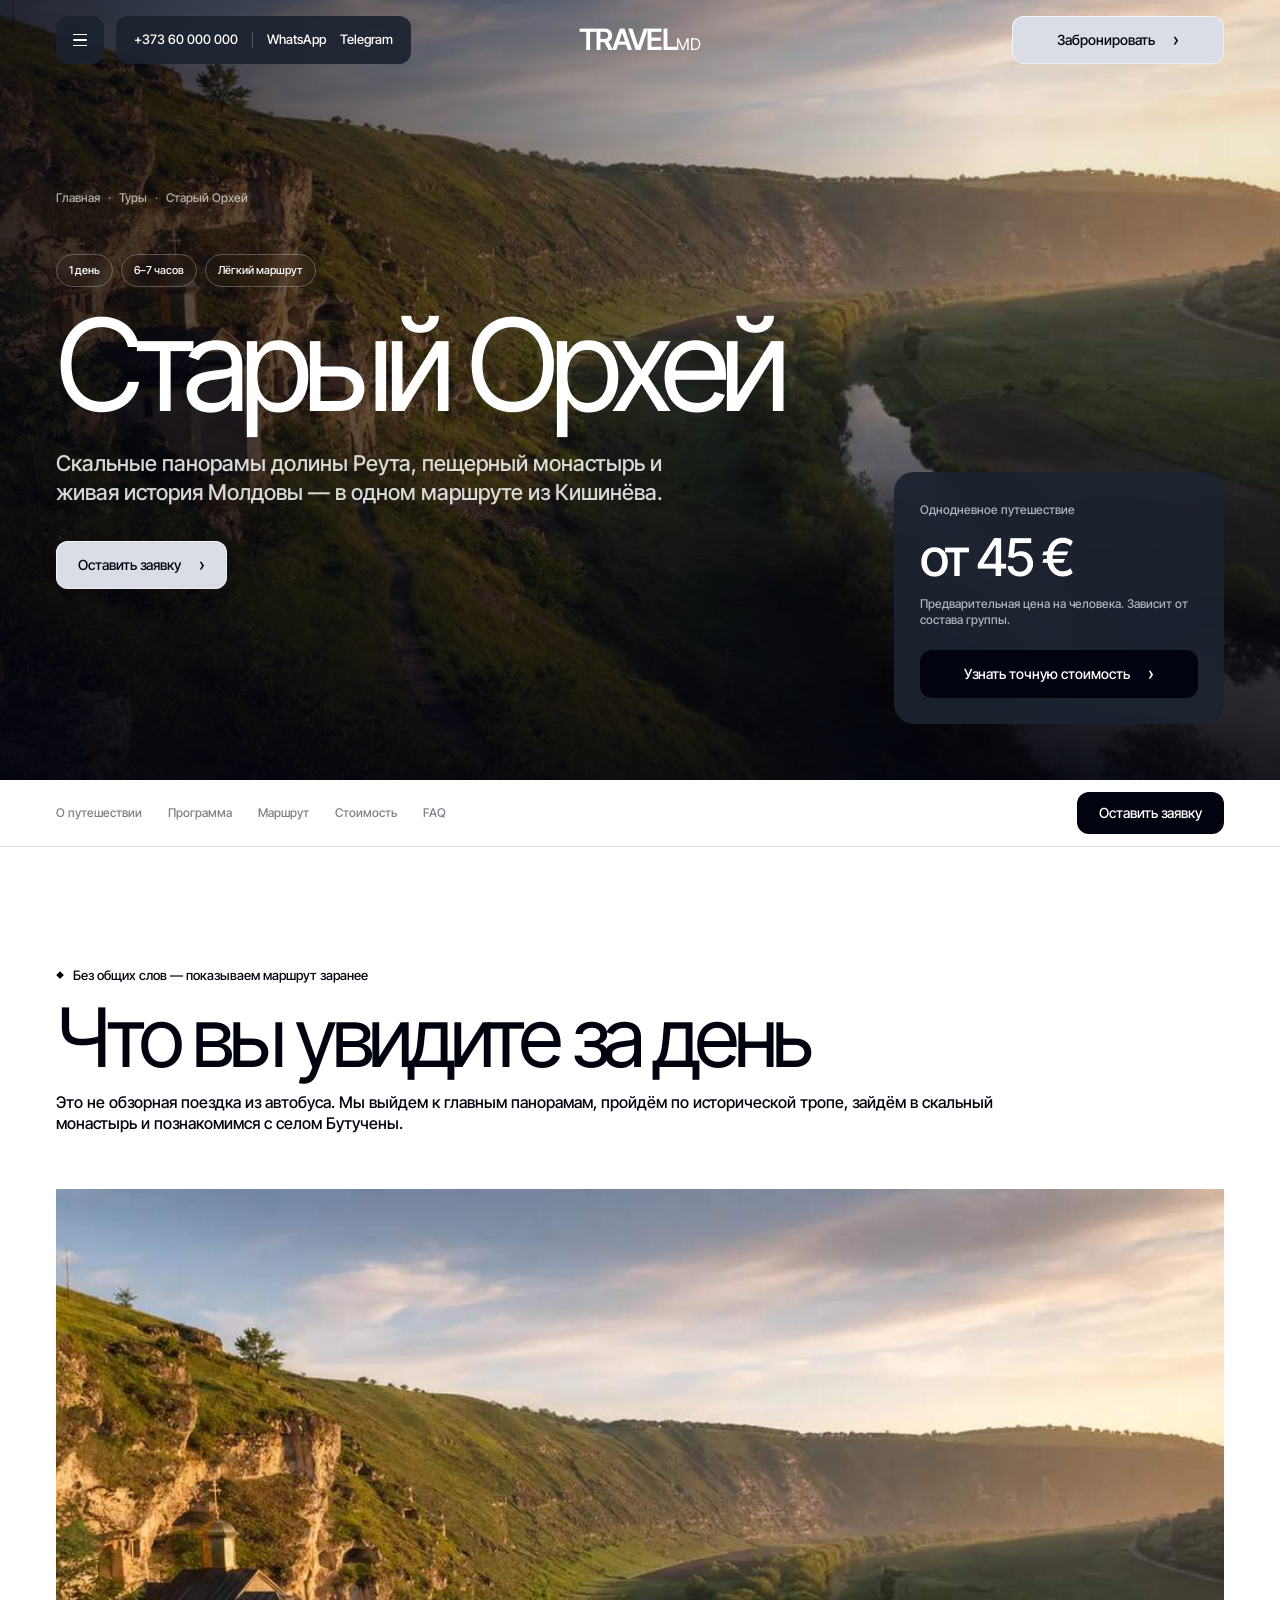
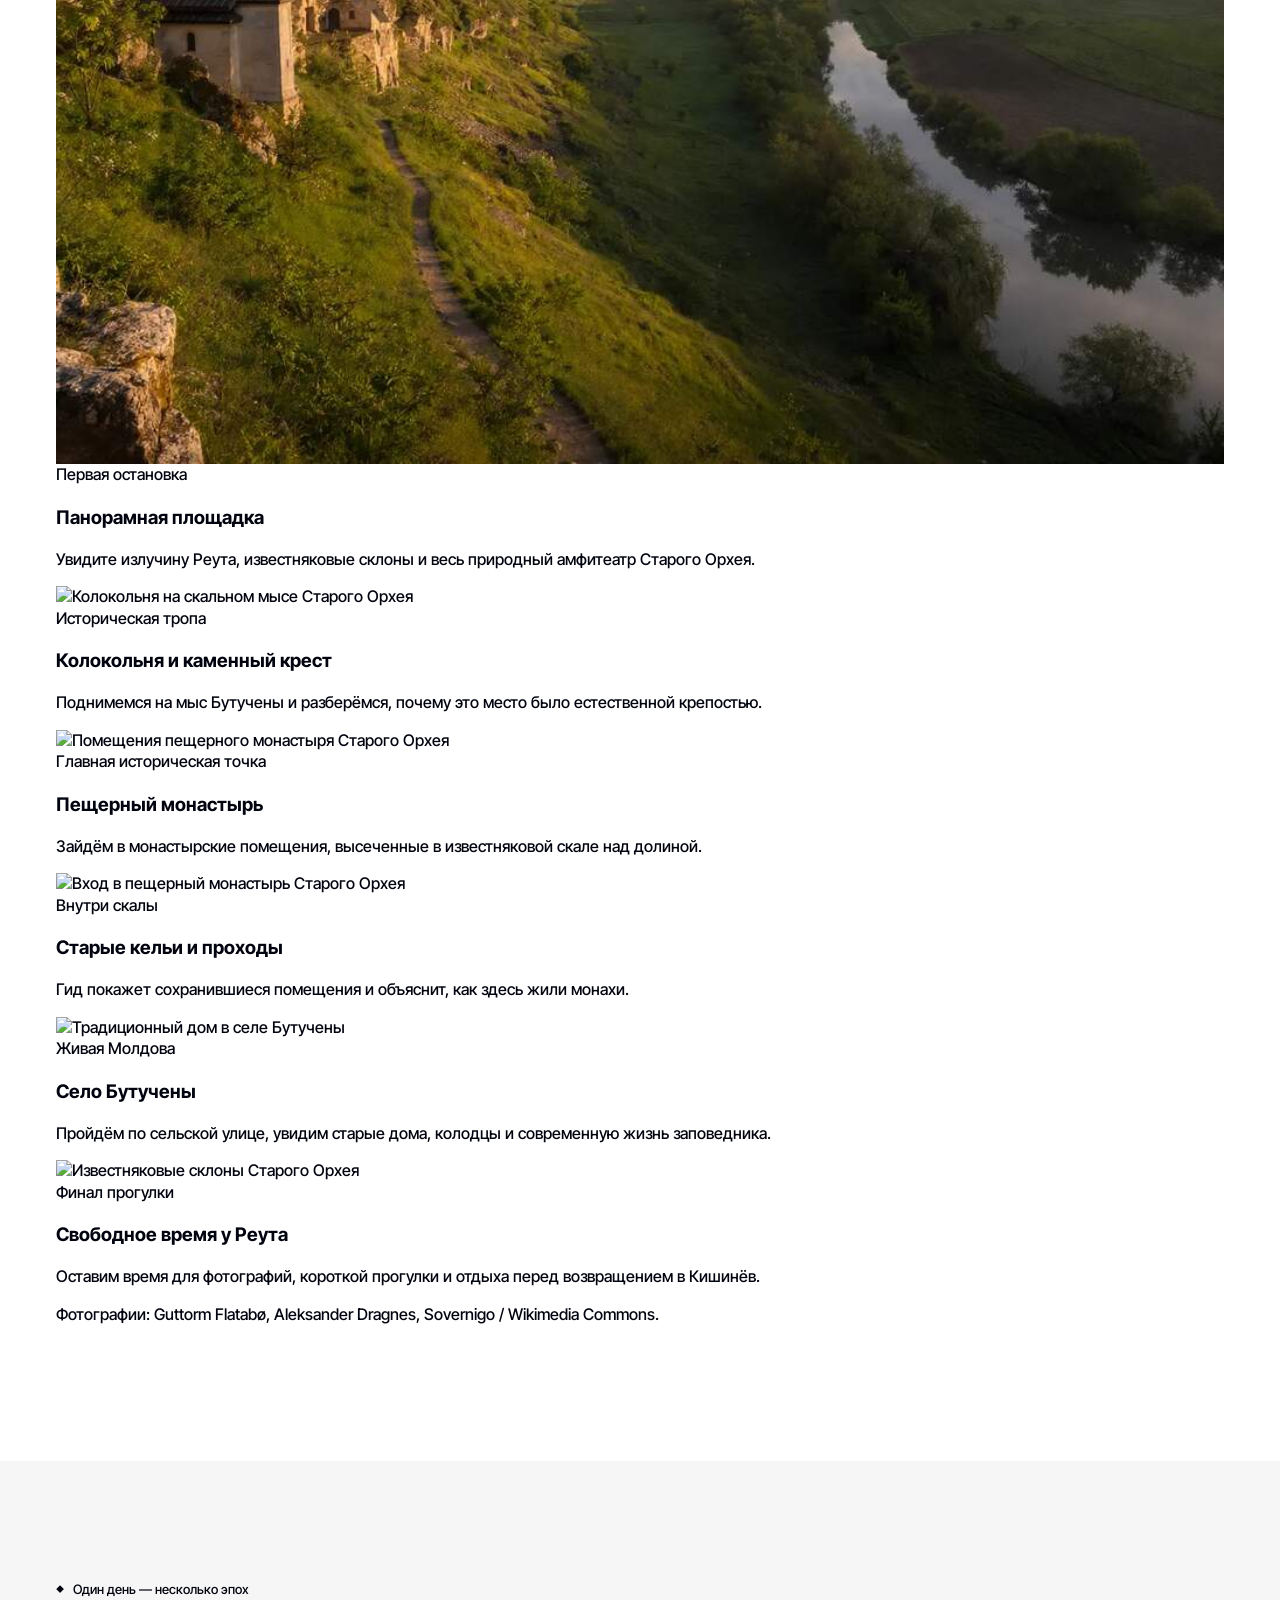
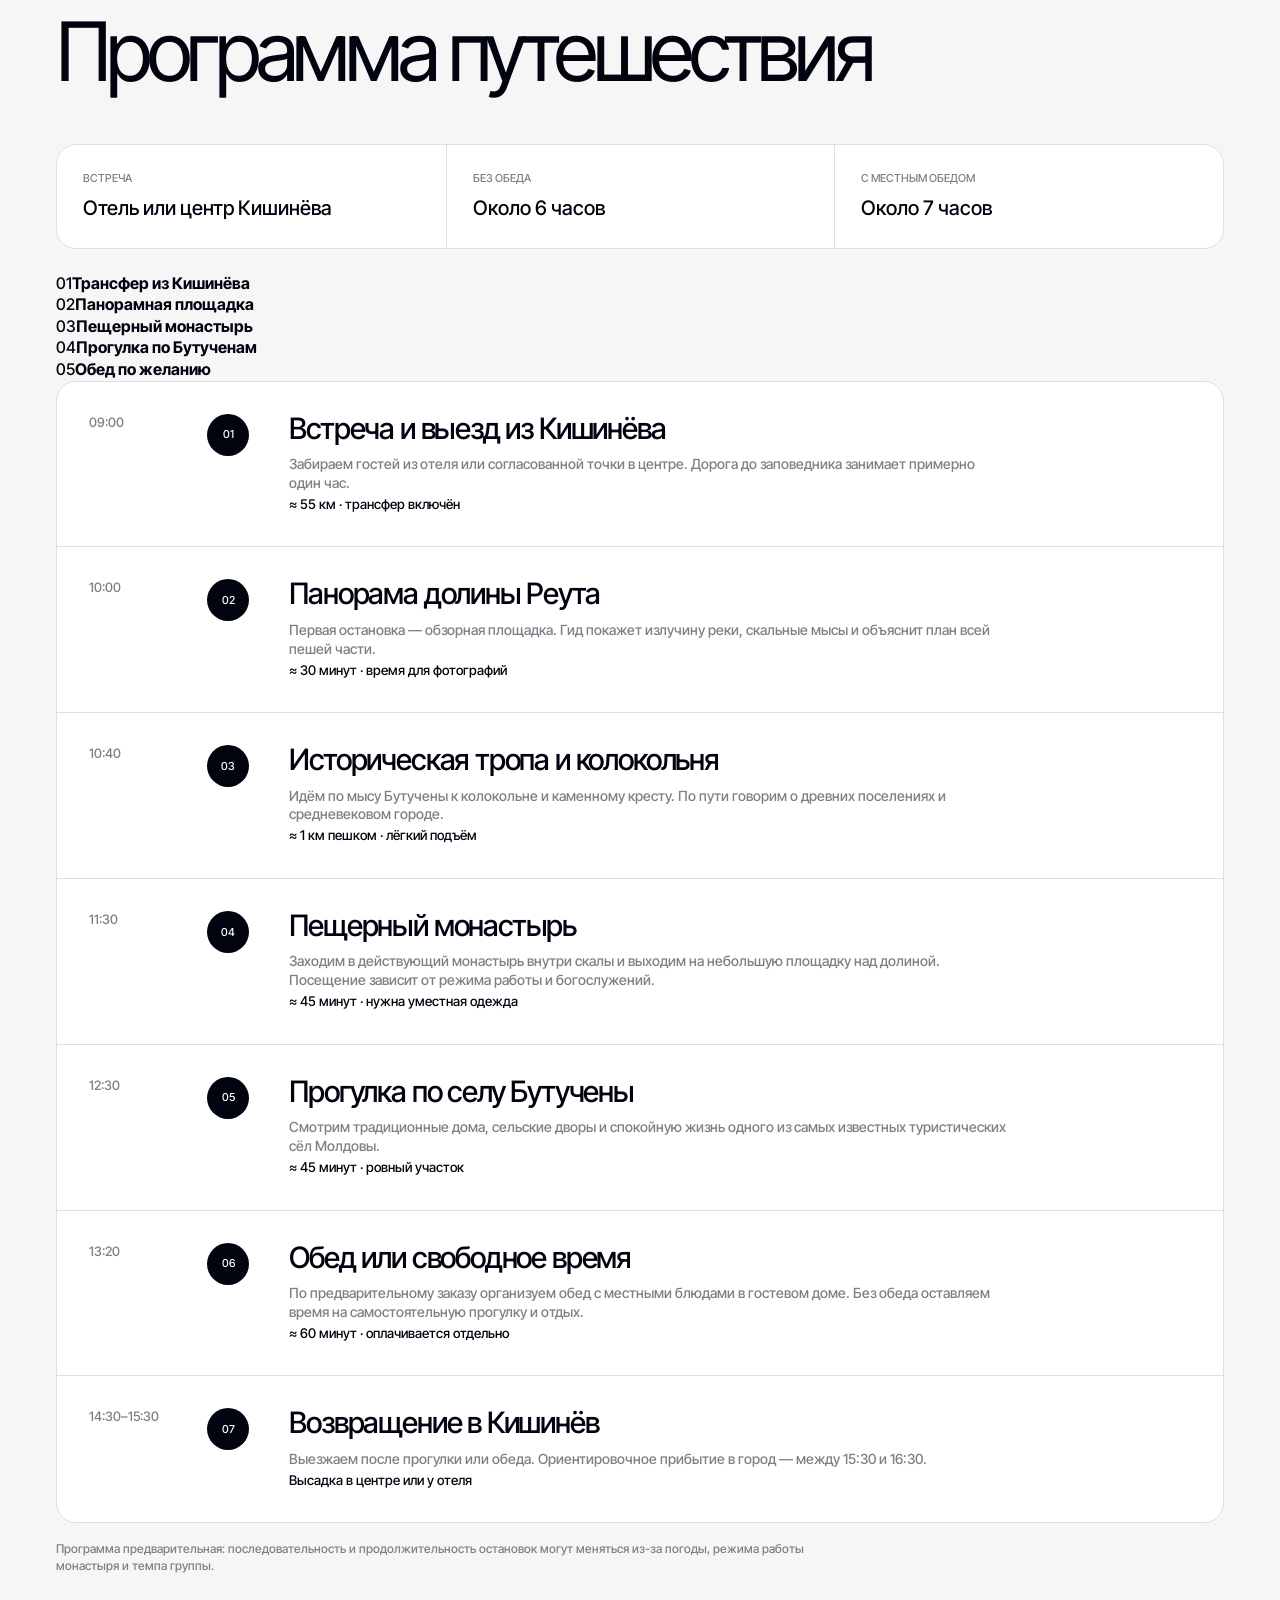
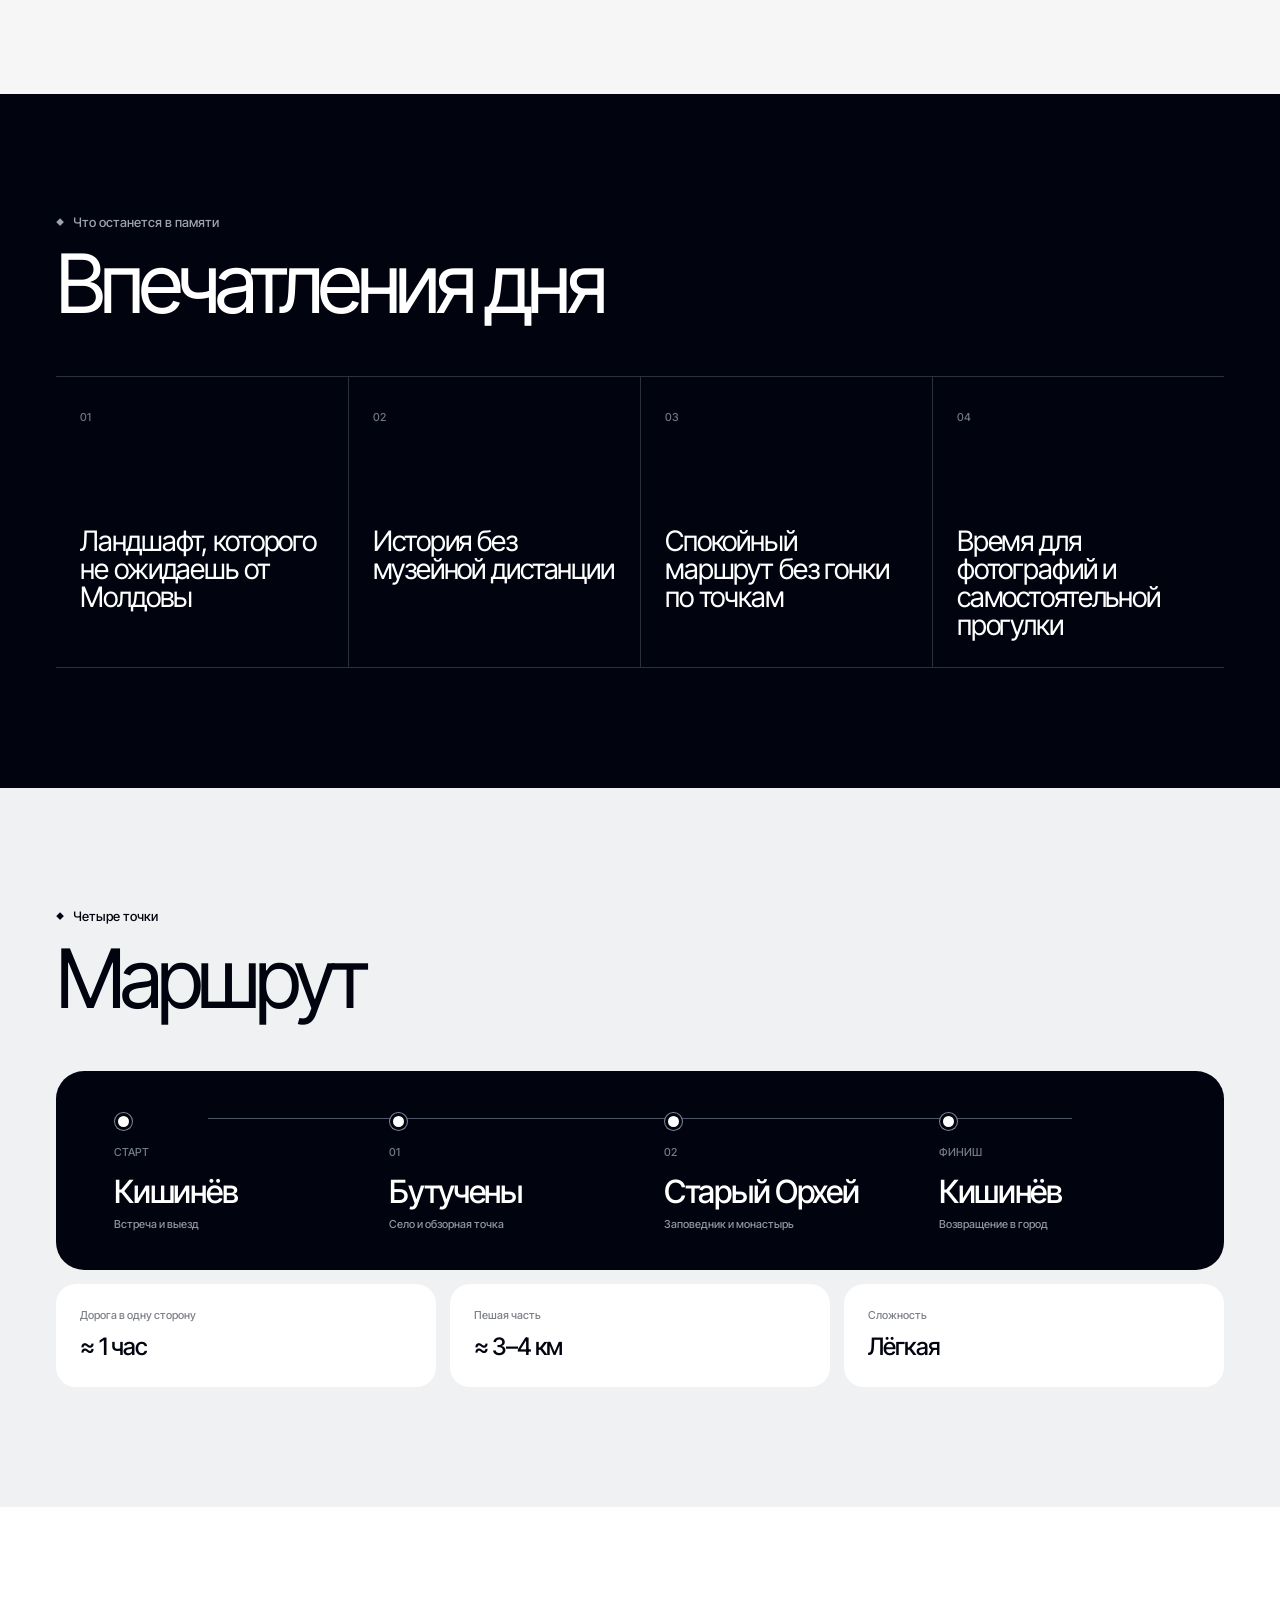
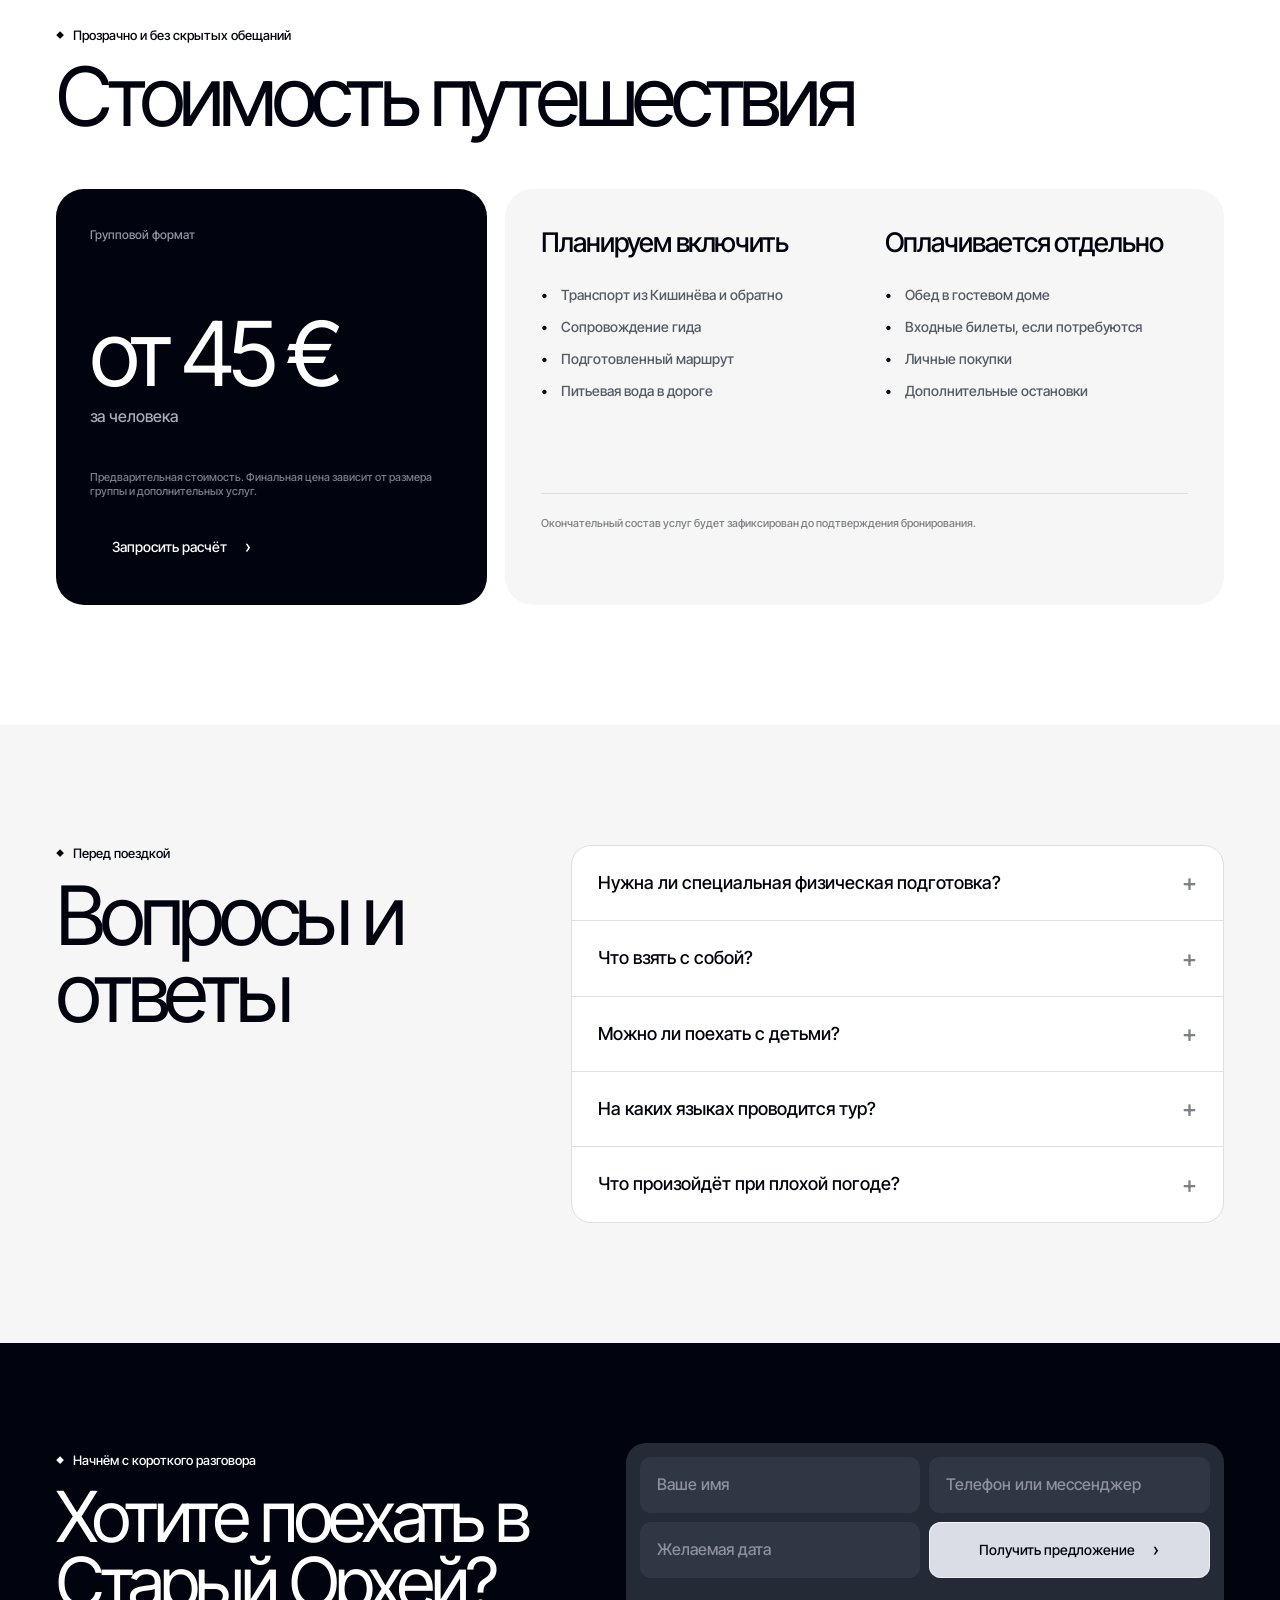
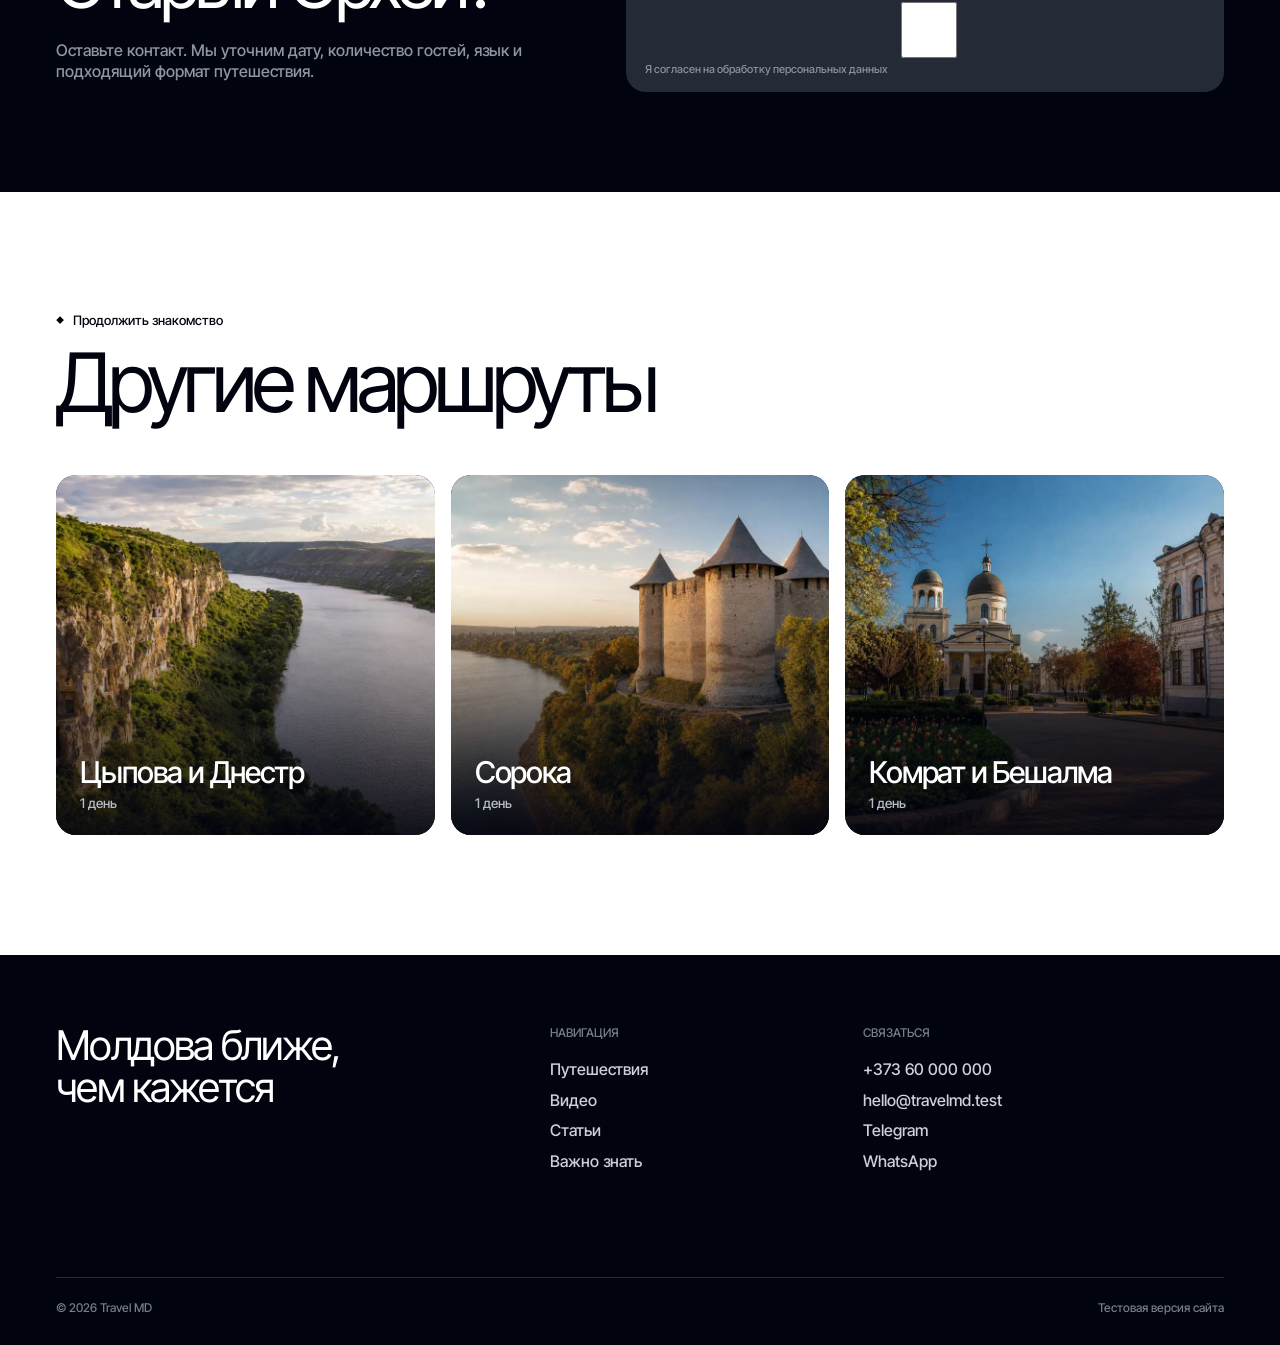
==== old-orhei.html @ 881a2c52 "Add visual tour story and detailed Old Orhei itinerary" ====
<!doctype html>
<html lang="ru">
  <head>
    <meta charset="UTF-8" />
    <meta name="viewport" content="width=device-width, initial-scale=1.0" />
    <meta
      name="description"
      content="Однодневный тур из Кишинёва в Старый Орхей: скальные панорамы долины Реута, пещерный монастырь, Бутучены и история Молдовы."
    />
    <meta
      property="og:title"
      content="Старый Орхей — однодневный тур из Кишинёва"
    />
    <meta
      property="og:description"
      content="Маршрут по одному из самых выразительных исторических ландшафтов Молдовы."
    />
    <meta property="og:image" content="./assets/tours/orhei.svg" />
    <meta property="og:type" content="website" />
    <title>Тур в Старый Орхей из Кишинёва — Travel MD</title>
    <link rel="stylesheet" href="./styles.css?v=20260727-1" />
    <script type="application/ld+json">
      {
        "@context": "https://schema.org",
        "@type": "TouristTrip",
        "name": "Старый Орхей: маршрут сквозь историю Молдовы",
        "description": "Однодневное путешествие из Кишинёва в культурно-природный заповедник Старый Орхей, с посещением Бутучен, пещерного монастыря и обзорных площадок долины Реута.",
        "touristType": ["Культурный туризм", "Природный туризм"],
        "itinerary": {
          "@type": "ItemList",
          "itemListElement": [
            {
              "@type": "ListItem",
              "position": 1,
              "name": "Кишинёв"
            },
            {
              "@type": "ListItem",
              "position": 2,
              "name": "Бутучены"
            },
            {
              "@type": "ListItem",
              "position": 3,
              "name": "Культурно-природный заповедник Старый Орхей"
            },
            {
              "@type": "ListItem",
              "position": 4,
              "name": "Требужены"
            }
          ]
        }
      }
    </script>
  </head>
  <body class="tour-page">
    <header class="site-header">
      <div class="header-left">
        <button
          class="menu-button"
          type="button"
          aria-label="Открыть навигацию"
          aria-expanded="false"
          data-menu-open
        >
          <span></span><span></span><span></span>
        </button>
        <div class="contact-pill">
          <a href="tel:+37360000000">+373&nbsp;60&nbsp;000&nbsp;000</a>
          <span></span>
          <a href="#" data-placeholder-link>WhatsApp</a>
          <a href="#" data-placeholder-link>Telegram</a>
        </div>
      </div>
      <a class="brand" href="./index.html">Travel<small>MD</small></a>
      <div class="header-actions">
        <a class="button" href="#booking"
          >Забронировать <span class="button-arrow">›</span></a
        >
      </div>
    </header>

    <aside class="nav-panel" aria-label="Навигация" inert>
      <div class="nav-panel-inner">
        <button
          class="nav-close"
          type="button"
          aria-label="Закрыть навигацию"
          data-menu-close
        >
          ×
        </button>
        <nav class="nav-links" aria-label="Основная навигация">
          <a href="./index.html">Главная</a>
          <a href="./index.html#tours">Путешествия</a>
          <a href="./index.html#videos">Видео</a>
          <a href="./index.html#guides">Статьи</a>
          <a href="./index.html#about">О нас</a>
          <a href="#booking">Контакты</a>
        </nav>
        <div class="nav-meta">
          <p>+373 60 000 000</p>
          <p>hello@travelmd.test</p>
        </div>
      </div>
    </aside>

    <main>
      <section class="tour-hero">
        <img
          class="tour-hero-image"
          src="./assets/tours/orhei.svg"
          alt="Долина реки Реут и пещерный монастырь Старого Орхея"
          fetchpriority="high"
        />
        <div class="tour-hero-shade"></div>
        <div class="tour-hero-content">
          <nav class="tour-breadcrumbs" aria-label="Хлебные крошки">
            <a href="./index.html">Главная</a>
            <span>·</span>
            <a href="./index.html#tours">Туры</a>
            <span>·</span>
            <span>Старый Орхей</span>
          </nav>
          <div class="tour-badges">
            <span>1 день</span>
            <span>6–7 часов</span>
            <span>Лёгкий маршрут</span>
          </div>
          <h1>Старый Орхей</h1>
          <p>
            Скальные панорамы долины Реута, пещерный монастырь и живая история
            Молдовы — в одном маршруте из Кишинёва.
          </p>
          <a class="button" href="#booking"
            >Оставить заявку <span class="button-arrow">›</span></a
          >
        </div>
        <aside class="tour-quick-card">
          <span>Однодневное путешествие</span>
          <strong>от 45 €</strong>
          <p>Предварительная цена на человека. Зависит от состава группы.</p>
          <a class="button button-dark" href="#booking"
            >Узнать точную стоимость <span class="button-arrow">›</span></a
          >
        </aside>
      </section>

      <nav class="tour-anchor-nav" aria-label="Навигация по туру">
        <a href="#overview">О путешествии</a>
        <a href="#program">Программа</a>
        <a href="#route">Маршрут</a>
        <a href="#price">Стоимость</a>
        <a href="#faq">FAQ</a>
        <a class="button button-dark" href="#booking">Оставить заявку</a>
      </nav>

      <section class="tour-detail-section" id="overview">
        <div class="tour-section-heading">
          <p class="eyebrow">Без общих слов — показываем маршрут заранее</p>
          <h2>Что вы увидите за день</h2>
          <p class="tour-section-intro">
            Это не обзорная поездка из автобуса. Мы выйдем к главным панорамам,
            пройдём по исторической тропе, зайдём в скальный монастырь и
            познакомимся с селом Бутучены.
          </p>
        </div>

        <div class="tour-photo-story">
          <article class="tour-photo-card tour-photo-card--hero">
            <img
              src="./assets/tours/orhei.svg"
              alt="Панорама долины реки Реут в Старом Орхее"
              loading="lazy"
            />
            <div class="tour-photo-card__copy">
              <span>Первая остановка</span>
              <h3>Панорамная площадка</h3>
              <p>
                Увидите излучину Реута, известняковые склоны и весь природный
                амфитеатр Старого Орхея.
              </p>
            </div>
          </article>

          <article class="tour-photo-card">
            <img
              src="https://upload.wikimedia.org/wikipedia/commons/thumb/3/34/Bell_tower_of_Orheiul_Vechi_%28182371110%29.jpg/960px-Bell_tower_of_Orheiul_Vechi_%28182371110%29.jpg"
              alt="Колокольня на скальном мысе Старого Орхея"
              loading="lazy"
            />
            <div class="tour-photo-card__copy">
              <span>Историческая тропа</span>
              <h3>Колокольня и каменный крест</h3>
              <p>
                Поднимемся на мыс Бутучены и разберёмся, почему это место было
                естественной крепостью.
              </p>
            </div>
          </article>

          <article class="tour-photo-card">
            <img
              src="https://upload.wikimedia.org/wikipedia/commons/thumb/5/51/Cave_Monastery_%281174613494%29.jpg/960px-Cave_Monastery_%281174613494%29.jpg"
              alt="Помещения пещерного монастыря Старого Орхея"
              loading="lazy"
            />
            <div class="tour-photo-card__copy">
              <span>Главная историческая точка</span>
              <h3>Пещерный монастырь</h3>
              <p>
                Зайдём в монастырские помещения, высеченные в известняковой
                скале над долиной.
              </p>
            </div>
          </article>

          <article class="tour-photo-card tour-photo-card--portrait">
            <img
              src="https://upload.wikimedia.org/wikipedia/commons/thumb/2/23/Monastery_cave_entrance_%28182416936%29.jpg/960px-Monastery_cave_entrance_%28182416936%29.jpg"
              alt="Вход в пещерный монастырь Старого Орхея"
              loading="lazy"
            />
            <div class="tour-photo-card__copy">
              <span>Внутри скалы</span>
              <h3>Старые кельи и проходы</h3>
              <p>
                Гид покажет сохранившиеся помещения и объяснит, как здесь жили
                монахи.
              </p>
            </div>
          </article>

          <article class="tour-photo-card">
            <img
              src="https://upload.wikimedia.org/wikipedia/commons/thumb/2/2f/Nice_house_in_Orheiul_Vechi_%28182377980%29.jpg/1280px-Nice_house_in_Orheiul_Vechi_%28182377980%29.jpg"
              alt="Традиционный дом в селе Бутучены"
              loading="lazy"
            />
            <div class="tour-photo-card__copy">
              <span>Живая Молдова</span>
              <h3>Село Бутучены</h3>
              <p>
                Пройдём по сельской улице, увидим старые дома, колодцы и
                современную жизнь заповедника.
              </p>
            </div>
          </article>

          <article class="tour-photo-card tour-photo-card--wide">
            <img
              src="https://upload.wikimedia.org/wikipedia/commons/thumb/a/ac/Old_Orhei_dramatic_landscape.jpg/960px-Old_Orhei_dramatic_landscape.jpg"
              alt="Известняковые склоны Старого Орхея"
              loading="lazy"
            />
            <div class="tour-photo-card__copy">
              <span>Финал прогулки</span>
              <h3>Свободное время у Реута</h3>
              <p>
                Оставим время для фотографий, короткой прогулки и отдыха перед
                возвращением в Кишинёв.
              </p>
            </div>
          </article>
        </div>

        <p class="photo-credits">
          Фотографии:
          <a
            href="https://commons.wikimedia.org/wiki/File:Bell_tower_of_Orheiul_Vechi_(182371110).jpg"
            target="_blank"
            rel="noreferrer"
            >Guttorm Flatabø</a
          >,
          <a
            href="https://commons.wikimedia.org/wiki/File:Cave_Monastery_(1174613494).jpg"
            target="_blank"
            rel="noreferrer"
            >Aleksander Dragnes</a
          >,
          <a
            href="https://commons.wikimedia.org/wiki/File:Old_Orhei_dramatic_landscape.jpg"
            target="_blank"
            rel="noreferrer"
            >Sovernigo</a
          >
          / Wikimedia Commons.
        </p>
      </section>

      <section class="tour-detail-section tour-program" id="program">
        <div class="tour-section-heading">
          <p class="eyebrow">Один день — несколько эпох</p>
          <h2>Программа путешествия</h2>
        </div>

        <div class="program-summary">
          <div>
            <span>Встреча</span>
            <strong>Отель или центр Кишинёва</strong>
          </div>
          <div>
            <span>Без обеда</span>
            <strong>Около 6 часов</strong>
          </div>
          <div>
            <span>С местным обедом</span>
            <strong>Около 7 часов</strong>
          </div>
        </div>

        <div class="tour-day-facts" aria-label="Что входит в маршрут">
          <div><span>01</span><strong>Трансфер из Кишинёва</strong></div>
          <div><span>02</span><strong>Панорамная площадка</strong></div>
          <div><span>03</span><strong>Пещерный монастырь</strong></div>
          <div><span>04</span><strong>Прогулка по Бутученам</strong></div>
          <div><span>05</span><strong>Обед по желанию</strong></div>
        </div>

        <div class="program-list">
          <article class="program-item">
            <div class="program-time">09:00</div>
            <div class="program-number">01</div>
            <div class="program-copy">
              <h3>Встреча и выезд из Кишинёва</h3>
              <p>
                Забираем гостей из отеля или согласованной точки в центре.
                Дорога до заповедника занимает примерно один час.
              </p>
              <small>≈ 55 км · трансфер включён</small>
            </div>
          </article>

          <article class="program-item">
            <div class="program-time">10:00</div>
            <div class="program-number">02</div>
            <div class="program-copy">
              <h3>Панорама долины Реута</h3>
              <p>
                Первая остановка — обзорная площадка. Гид покажет излучину реки,
                скальные мысы и объяснит план всей пешей части.
              </p>
              <small>≈ 30 минут · время для фотографий</small>
            </div>
          </article>

          <article class="program-item">
            <div class="program-time">10:40</div>
            <div class="program-number">03</div>
            <div class="program-copy">
              <h3>Историческая тропа и колокольня</h3>
              <p>
                Идём по мысу Бутучены к колокольне и каменному кресту. По пути
                говорим о древних поселениях и средневековом городе.
              </p>
              <small>≈ 1 км пешком · лёгкий подъём</small>
            </div>
          </article>

          <article class="program-item">
            <div class="program-time">11:30</div>
            <div class="program-number">04</div>
            <div class="program-copy">
              <h3>Пещерный монастырь</h3>
              <p>
                Заходим в действующий монастырь внутри скалы и выходим на
                небольшую площадку над долиной. Посещение зависит от режима
                работы и богослужений.
              </p>
              <small>≈ 45 минут · нужна уместная одежда</small>
            </div>
          </article>

          <article class="program-item">
            <div class="program-time">12:30</div>
            <div class="program-number">05</div>
            <div class="program-copy">
              <h3>Прогулка по селу Бутучены</h3>
              <p>
                Смотрим традиционные дома, сельские дворы и спокойную жизнь
                одного из самых известных туристических сёл Молдовы.
              </p>
              <small>≈ 45 минут · ровный участок</small>
            </div>
          </article>

          <article class="program-item">
            <div class="program-time">13:20</div>
            <div class="program-number">06</div>
            <div class="program-copy">
              <h3>Обед или свободное время</h3>
              <p>
                По предварительному заказу организуем обед с местными блюдами в
                гостевом доме. Без обеда оставляем время на самостоятельную
                прогулку и отдых.
              </p>
              <small>≈ 60 минут · оплачивается отдельно</small>
            </div>
          </article>

          <article class="program-item">
            <div class="program-time">14:30–15:30</div>
            <div class="program-number">07</div>
            <div class="program-copy">
              <h3>Возвращение в Кишинёв</h3>
              <p>
                Выезжаем после прогулки или обеда. Ориентировочное прибытие в
                город — между 15:30 и 16:30.
              </p>
              <small>Высадка в центре или у отеля</small>
            </div>
          </article>
        </div>

        <p class="program-note">
          Программа предварительная: последовательность и продолжительность
          остановок могут меняться из-за погоды, режима работы монастыря и темпа
          группы.
        </p>
      </section>

      <section class="tour-detail-section tour-experience">
        <div class="tour-section-heading">
          <p class="eyebrow">Что останется в памяти</p>
          <h2>Впечатления дня</h2>
        </div>
        <div class="experience-strip">
          <article>
            <span>01</span>
            <h3>Ландшафт, которого не ожидаешь от Молдовы</h3>
          </article>
          <article>
            <span>02</span>
            <h3>История без музейной дистанции</h3>
          </article>
          <article>
            <span>03</span>
            <h3>Спокойный маршрут без гонки по точкам</h3>
          </article>
          <article>
            <span>04</span>
            <h3>Время для фотографий и самостоятельной прогулки</h3>
          </article>
        </div>
      </section>

      <section class="tour-detail-section route-section" id="route">
        <div class="tour-section-heading">
          <p class="eyebrow">Четыре точки</p>
          <h2>Маршрут</h2>
        </div>
        <div class="route-card">
          <div class="route-line" aria-hidden="true"></div>
          <article>
            <span>Старт</span>
            <strong>Кишинёв</strong>
            <small>Встреча и выезд</small>
          </article>
          <article>
            <span>01</span>
            <strong>Бутучены</strong>
            <small>Село и обзорная точка</small>
          </article>
          <article>
            <span>02</span>
            <strong>Старый Орхей</strong>
            <small>Заповедник и монастырь</small>
          </article>
          <article>
            <span>Финиш</span>
            <strong>Кишинёв</strong>
            <small>Возвращение в город</small>
          </article>
        </div>
        <div class="route-facts">
          <div><span>Дорога в одну сторону</span><strong>≈ 1 час</strong></div>
          <div><span>Пешая часть</span><strong>≈ 3–4 км</strong></div>
          <div><span>Сложность</span><strong>Лёгкая</strong></div>
        </div>
      </section>

      <section class="tour-detail-section price-section" id="price">
        <div class="tour-section-heading">
          <p class="eyebrow">Прозрачно и без скрытых обещаний</p>
          <h2>Стоимость путешествия</h2>
        </div>
        <div class="price-layout">
          <article class="price-card">
            <span>Групповой формат</span>
            <strong>от 45 €</strong>
            <p>за человека</p>
            <small>
              Предварительная стоимость. Финальная цена зависит от размера
              группы и дополнительных услуг.
            </small>
            <a class="button button-dark" href="#booking"
              >Запросить расчёт <span class="button-arrow">›</span></a
            >
          </article>

          <div class="included-card">
            <div>
              <h3>Планируем включить</h3>
              <ul>
                <li>Транспорт из Кишинёва и обратно</li>
                <li>Сопровождение гида</li>
                <li>Подготовленный маршрут</li>
                <li>Питьевая вода в дороге</li>
              </ul>
            </div>
            <div>
              <h3>Оплачивается отдельно</h3>
              <ul>
                <li>Обед в гостевом доме</li>
                <li>Входные билеты, если потребуются</li>
                <li>Личные покупки</li>
                <li>Дополнительные остановки</li>
              </ul>
            </div>
            <p>
              Окончательный состав услуг будет зафиксирован до подтверждения
              бронирования.
            </p>
          </div>
        </div>
      </section>

      <section class="tour-detail-section faq-section" id="faq">
        <div class="tour-section-heading">
          <p class="eyebrow">Перед поездкой</p>
          <h2>Вопросы и ответы</h2>
        </div>
        <div class="faq-list">
          <details>
            <summary>Нужна ли специальная физическая подготовка?</summary>
            <p>
              Нет. Маршрут рассчитан на обычную прогулочную нагрузку, но часть
              пути проходит по неровной каменистой тропе.
            </p>
          </details>
          <details>
            <summary>Что взять с собой?</summary>
            <p>
              Удобную обувь, головной убор, защиту от солнца и одежду по погоде.
              Для посещения действующего монастыря нужна уместная одежда.
            </p>
          </details>
          <details>
            <summary>Можно ли поехать с детьми?</summary>
            <p>
              Да, если ребёнку комфортны прогулки по неровной местности.
              Продолжительность маршрута можно адаптировать под семью.
            </p>
          </details>
          <details>
            <summary>На каких языках проводится тур?</summary>
            <p>
              Планируем проводить тур на русском, румынском и английском. Нужный
              язык указывается при заявке.
            </p>
          </details>
          <details>
            <summary>Что произойдёт при плохой погоде?</summary>
            <p>
              Мы скорректируем пешую часть, время остановок или предложим
              перенос, если условия не позволяют безопасно пройти маршрут.
            </p>
          </details>
        </div>
      </section>

      <section class="tour-booking" id="booking">
        <div class="tour-booking-copy">
          <p class="eyebrow">Начнём с короткого разговора</p>
          <h2>Хотите поехать в Старый Орхей?</h2>
          <p>
            Оставьте контакт. Мы уточним дату, количество гостей, язык и
            подходящий формат путешествия.
          </p>
        </div>
        <form class="tour-booking-form" data-demo-form>
          <input type="text" name="name" placeholder="Ваше имя" required />
          <input
            type="text"
            name="contact"
            placeholder="Телефон или мессенджер"
            required
          />
          <input type="text" name="date" placeholder="Желаемая дата" />
          <button class="button" type="submit">
            Получить предложение <span class="button-arrow">›</span>
          </button>
          <label class="form-consent">
            <input type="checkbox" required />
            Я согласен на обработку персональных данных
          </label>
        </form>
      </section>

      <section class="related-section">
        <div class="tour-section-heading">
          <p class="eyebrow">Продолжить знакомство</p>
          <h2>Другие маршруты</h2>
        </div>
        <div class="related-tours">
          <a href="./index.html#tours">
            <img
              src="./assets/tours/tipova.svg"
              alt="Скалы Цыповы над Днестром"
              loading="lazy"
            />
            <span><strong>Цыпова и Днестр</strong><small>1 день</small></span>
          </a>
          <a href="./index.html#tours">
            <img
              src="./assets/tours/soroca.svg"
              alt="Крепость Сорока"
              loading="lazy"
            />
            <span><strong>Сорока</strong><small>1 день</small></span>
          </a>
          <a href="./index.html#tours">
            <img
              src="./assets/tours/comrat.svg"
              alt="Центр Комрата"
              loading="lazy"
            />
            <span><strong>Комрат и Бешалма</strong><small>1 день</small></span>
          </a>
        </div>
      </section>
    </main>

    <footer class="site-footer">
      <div class="footer-brand">Молдова ближе,<br />чем кажется</div>
      <div>
        <p class="footer-title">Навигация</p>
        <div class="footer-links">
          <a href="./index.html#tours">Путешествия</a>
          <a href="./index.html#videos">Видео</a>
          <a href="./index.html#guides">Статьи</a>
          <a href="./index.html#essentials">Важно знать</a>
        </div>
      </div>
      <div>
        <p class="footer-title">Связаться</p>
        <div class="footer-links">
          <a href="tel:+37360000000">+373&nbsp;60&nbsp;000&nbsp;000</a>
          <a href="mailto:hello@travelmd.test">hello@travelmd.test</a>
          <a href="#" data-placeholder-link>Telegram</a>
          <a href="#" data-placeholder-link>WhatsApp</a>
        </div>
      </div>
      <div class="footer-bottom">
        <span>© 2026 Travel MD</span>
        <span>Тестовая версия сайта</span>
      </div>
    </footer>

    <div class="toast" role="status" aria-live="polite"></div>
    <script src="./script.js?v=20260727-1"></script>
  </body>
</html>
---- styles.css ----
@import url("https://fonts.googleapis.com/css2?family=Inter+Tight:wght@400;500;600&display=swap");

:root {
  --ink: #01030e;
  --paper: #f6f6f6;
  --panel: #171e28;
  --panel-soft: #242b36;
  --button: #dadce6;
  --line: #dedfe3;
  --muted: #7d8088;
  --white: #ffffff;
  --rose: #941934;
  --blush: #fff2f5;
  --blush-strong: #fbdbe3;
  --radius-sm: 12px;
  --radius-md: 20px;
  --radius-lg: 28px;
  --page-x: clamp(20px, 4.4vw, 68px);
}

* {
  box-sizing: border-box;
}

html {
  scroll-behavior: smooth;
}

body {
  margin: 0;
  color: var(--ink);
  background: var(--paper);
  font-family: "Inter Tight", Arial, Helvetica, sans-serif;
  font-size: 16px;
  font-weight: 500;
  line-height: 1.35;
  -webkit-font-smoothing: antialiased;
}

body.nav-open {
  overflow: hidden;
}

a {
  color: inherit;
  text-decoration: none;
}

button,
input,
textarea {
  font: inherit;
}

button {
  border: 0;
  cursor: pointer;
}

img {
  display: block;
  width: 100%;
}

.button {
  min-height: 48px;
  display: inline-flex;
  align-items: center;
  justify-content: center;
  gap: 18px;
  padding: 0 22px;
  border-radius: var(--radius-sm);
  background: var(--button);
  color: var(--ink);
  font-size: 14px;
  font-weight: 500;
  line-height: 1;
  transition:
    transform 180ms ease,
    background 180ms ease;
  box-shadow:
    inset 0 0 0 1px rgba(255, 255, 255, 0.52),
    inset 1px 1px 0 rgba(255, 255, 255, 0.35);
}

.button:hover {
  background: #eef0f5;
  transform: translateY(-1px);
}

.button-dark {
  background: var(--ink);
  color: var(--white);
  box-shadow: none;
}

.button-dark:hover {
  background: #212530;
}

.button-arrow {
  font-size: 18px;
  line-height: 1;
}

.eyebrow {
  margin: 0 0 14px;
  font-size: 13px;
  font-weight: 500;
}

.eyebrow::before {
  content: "◆";
  margin-right: 9px;
  font-size: 8px;
  vertical-align: 2px;
}

.site-header {
  position: absolute;
  z-index: 20;
  top: 0;
  right: 0;
  left: 0;
  display: grid;
  grid-template-columns: 1fr auto 1fr;
  align-items: center;
  gap: 18px;
  padding: 16px var(--page-x);
  color: var(--white);
}

.header-left,
.header-actions {
  display: flex;
  align-items: center;
  gap: 12px;
}

.header-actions {
  justify-content: flex-end;
}

.menu-button {
  width: 48px;
  height: 48px;
  display: grid;
  place-content: center;
  gap: 4px;
  border-radius: var(--radius-sm);
  background: rgba(28, 35, 47, 0.92);
}

.menu-button span {
  width: 14px;
  height: 1.5px;
  border-radius: 2px;
  background: var(--white);
}

.contact-pill {
  height: 48px;
  display: flex;
  align-items: center;
  gap: 14px;
  padding: 0 18px;
  border-radius: var(--radius-sm);
  background: rgba(28, 35, 47, 0.92);
  font-size: 13px;
}

.contact-pill span {
  width: 1px;
  height: 16px;
  background: rgba(255, 255, 255, 0.25);
}

.brand {
  font-size: clamp(24px, 2.3vw, 34px);
  font-weight: 600;
  letter-spacing: -0.055em;
  text-transform: uppercase;
}

.brand small {
  font-size: 0.55em;
  font-weight: 400;
  letter-spacing: 0;
}

.site-header .button {
  min-width: 212px;
}

.nav-panel {
  position: fixed;
  z-index: 30;
  inset: 0;
  display: grid;
  grid-template-columns: minmax(280px, 470px) 1fr;
  visibility: hidden;
  opacity: 0;
  background: rgba(1, 3, 14, 0.7);
  transition:
    opacity 180ms ease,
    visibility 180ms ease;
}

.nav-open .nav-panel {
  visibility: visible;
  opacity: 1;
}

.nav-panel-inner {
  padding: 22px var(--page-x) 38px;
  background: var(--ink);
  color: var(--white);
  transform: translateX(-100%);
  transition: transform 220ms ease;
}

.nav-open .nav-panel-inner {
  transform: translateX(0);
}

.nav-close {
  width: 48px;
  height: 48px;
  border-radius: var(--radius-sm);
  background: var(--panel-soft);
  color: var(--white);
  font-size: 24px;
}

.nav-links {
  display: grid;
  gap: 4px;
  margin-top: 70px;
}

.nav-links a {
  padding: 10px 0;
  font-size: clamp(34px, 4vw, 56px);
  font-weight: 400;
  letter-spacing: -0.045em;
}

.nav-links a:hover {
  color: #adb2bc;
}

.nav-meta {
  margin-top: 60px;
  color: #9298a2;
  font-size: 14px;
}

.hero {
  position: relative;
  min-height: 760px;
  overflow: hidden;
  color: var(--white);
  background: var(--ink);
}

.hero-media {
  position: absolute;
  inset: 0;
}

.hero-media img {
  height: 100%;
  object-fit: cover;
  object-position: center 48%;
}

.hero-media::after {
  content: "";
  position: absolute;
  inset: 0;
  background:
    linear-gradient(90deg, rgba(1, 3, 14, 0.65), rgba(1, 3, 14, 0.08) 72%),
    linear-gradient(0deg, rgba(1, 3, 14, 0.65), transparent 55%);
}

.hero-content {
  position: relative;
  z-index: 2;
  width: min(760px, 80vw);
  padding: 265px var(--page-x) 90px;
}

.hero h1 {
  margin: 0;
  font-size: clamp(50px, 5.9vw, 86px);
  font-weight: 400;
  line-height: 0.96;
  letter-spacing: -0.055em;
}

.hero-lead {
  max-width: 510px;
  margin: 24px 0 34px;
  color: rgba(255, 255, 255, 0.78);
  font-size: 17px;
}

.hero-review {
  position: absolute;
  z-index: 2;
  top: 104px;
  right: var(--page-x);
  width: min(318px, 28vw);
  min-height: 276px;
  padding: 23px;
  border-radius: var(--radius-md);
  background: rgba(28, 35, 47, 0.94);
}

.hero-review-label {
  font-size: 14px;
}

.avatar-stack {
  display: flex;
  margin: 18px 0 32px;
}

.avatar-stack i {
  width: 42px;
  height: 42px;
  margin-right: -6px;
  border: 3px solid #1c232f;
  border-radius: 50%;
  background:
    radial-gradient(circle at 50% 34%, #cdd0d5 0 19%, transparent 20%),
    radial-gradient(circle at 50% 90%, #808690 0 42%, #444a55 43%);
}

.hero-review strong {
  display: block;
  margin-bottom: 9px;
  font-size: 18px;
  font-weight: 500;
}

.hero-review p {
  margin: 0 0 16px;
  color: #aeb3bc;
  font-size: 13px;
}

.text-link {
  display: inline-block;
  padding-bottom: 3px;
  border-bottom: 1px solid currentColor;
  color: #bfc3ca;
  font-size: 13px;
}

.section {
  padding: 110px var(--page-x);
}

.section-white {
  background: var(--paper);
}

.section-dark {
  background: var(--ink);
  color: var(--white);
}

.section-heading {
  display: flex;
  align-items: flex-end;
  justify-content: space-between;
  gap: 30px;
  margin-bottom: 48px;
}

.section-heading h2,
.inner-hero h1 {
  margin: 0;
  font-size: clamp(48px, 5vw, 72px);
  font-weight: 400;
  line-height: 0.98;
  letter-spacing: -0.055em;
}

.section-heading p:last-child {
  max-width: 460px;
  margin: 0;
  color: var(--muted);
  font-size: 15px;
}

.catalog-toolbar {
  display: flex;
  justify-content: space-between;
  gap: 18px;
  margin-bottom: 24px;
}

.segments,
.filters {
  display: flex;
  flex-wrap: wrap;
  gap: 8px;
}

.segments button,
.filters button {
  min-height: 44px;
  padding: 0 18px;
  border: 1px solid var(--line);
  border-radius: 11px;
  background: transparent;
  color: var(--muted);
  font-size: 13px;
}

.segments button.active {
  background: #e7e8eb;
  color: var(--ink);
}

.tour-grid {
  display: grid;
  grid-template-columns: repeat(4, minmax(0, 1fr));
  grid-auto-rows: 285px;
  gap: 16px;
}

.tour-card {
  position: relative;
  overflow: hidden;
  min-width: 0;
  border-radius: var(--radius-md);
  background: var(--panel);
  color: var(--white);
}

.tour-card:first-child {
  grid-row: span 2;
}

.tour-card:last-child {
  grid-column: span 2;
}

.tour-card img {
  height: 100%;
  object-fit: cover;
  transition: transform 450ms ease;
}

.tour-card:hover img {
  transform: scale(1.035);
}

.tour-card::after {
  content: "";
  position: absolute;
  inset: 30% 0 0;
  background: linear-gradient(transparent, rgba(1, 3, 14, 0.88));
}

.tour-meta {
  position: absolute;
  z-index: 2;
  right: 12px;
  top: 12px;
  padding: 7px 11px;
  border-radius: 999px;
  background: rgba(24, 28, 36, 0.72);
  font-size: 11px;
  backdrop-filter: blur(8px);
}

.tour-copy {
  position: absolute;
  z-index: 2;
  right: 18px;
  bottom: 17px;
  left: 18px;
}

.tour-copy strong {
  display: block;
  font-size: 20px;
  font-weight: 500;
  line-height: 1.05;
  letter-spacing: -0.03em;
}

.tour-copy span {
  display: block;
  margin-top: 8px;
  color: #c9cdd3;
  font-size: 12px;
}

.catalog-action {
  display: flex;
  justify-content: center;
  margin-top: 32px;
}

.screen-section,
.guide-section,
.essentials-section {
  position: relative;
  overflow: hidden;
  padding: 110px var(--page-x);
}

.screen-section,
.guide-section {
  background: var(--white);
}

.screen-section::before,
.guide-section::before {
  content: "";
  position: absolute;
  z-index: 0;
  top: -80px;
  left: -70px;
  width: 570px;
  height: 420px;
  opacity: 0.9;
  background:
    linear-gradient(90deg, var(--blush-strong) 22%, transparent 22%) 0 0 / 155px
      150px,
    linear-gradient(var(--blush-strong) 22%, transparent 22%) 0 0 / 155px 150px;
  transform: rotate(3deg);
  pointer-events: none;
}

.block-head,
.video-track,
.block-footer,
.guide-grid,
.essentials-grid {
  position: relative;
  z-index: 1;
}

.block-head {
  display: flex;
  align-items: flex-end;
  justify-content: space-between;
  gap: 30px;
  margin-bottom: 48px;
}

.block-head h2 {
  margin: 0;
  font-size: clamp(54px, 6vw, 86px);
  font-weight: 600;
  line-height: 0.92;
  letter-spacing: -0.065em;
  text-transform: uppercase;
}

.block-intro {
  max-width: 470px;
  margin: 0;
  color: var(--muted);
  font-size: 15px;
}

.slider-actions {
  display: flex;
  gap: 12px;
}

.round-arrow {
  width: 54px;
  height: 54px;
  border: 2px solid var(--ink);
  border-radius: 50%;
  background: transparent;
  color: var(--ink);
  font-size: 24px;
  transition:
    color 180ms ease,
    background 180ms ease;
}

.round-arrow:hover {
  background: var(--ink);
  color: var(--white);
}

.video-track {
  display: flex;
  gap: 20px;
  overflow-x: auto;
  padding: 4px 2px 14px;
  scroll-behavior: smooth;
  scroll-snap-type: x mandatory;
  scrollbar-width: none;
}

.video-track::-webkit-scrollbar {
  display: none;
}

.video-slide {
  min-width: clamp(320px, 37vw, 530px);
  scroll-snap-align: start;
}

.video-poster {
  position: relative;
  aspect-ratio: 16 / 9;
  overflow: hidden;
  border-radius: var(--radius-md);
  background: var(--panel);
  box-shadow: 0 14px 28px rgba(10, 15, 28, 0.09);
}

.video-poster::after {
  content: "";
  position: absolute;
  inset: 0;
  background: linear-gradient(0deg, rgba(1, 3, 14, 0.25), transparent 55%);
}

.video-poster img {
  height: 100%;
  object-fit: cover;
  transition: transform 400ms ease;
}

.video-slide:hover .video-poster img {
  transform: scale(1.035);
}

.video-play {
  position: absolute;
  z-index: 2;
  top: 50%;
  left: 50%;
  width: 70px;
  height: 70px;
  display: grid;
  place-content: center;
  padding-left: 4px;
  border-radius: 50%;
  background: var(--rose);
  color: var(--white);
  transform: translate(-50%, -50%);
  box-shadow: 0 12px 32px rgba(58, 7, 20, 0.22);
}

.video-slide > strong {
  display: block;
  max-width: 500px;
  margin-top: 16px;
  font-size: clamp(20px, 2vw, 28px);
  font-weight: 600;
  line-height: 1.02;
  letter-spacing: -0.04em;
  text-transform: uppercase;
}

.block-footer {
  display: flex;
  align-items: center;
  justify-content: space-between;
  gap: 24px;
  margin-top: 30px;
}

.block-footer p {
  max-width: 510px;
  margin: 0;
  color: var(--muted);
  font-size: 14px;
}

.guide-section {
  padding-top: 130px;
}

.guide-section::before {
  top: auto;
  right: -90px;
  bottom: -120px;
  left: auto;
  width: 720px;
  height: 580px;
}

.guide-grid {
  display: grid;
  grid-template-columns: repeat(12, minmax(0, 1fr));
  grid-auto-rows: 205px;
  gap: 18px;
}

.guide-card {
  position: relative;
  grid-column: span 3;
  overflow: hidden;
  border-radius: var(--radius-md);
  background: var(--panel);
  color: var(--white);
  box-shadow: 0 12px 24px rgba(10, 15, 28, 0.08);
}

.guide-card--hero {
  grid-column: span 6;
  grid-row: span 2;
}

.guide-card--wide {
  grid-column: span 6;
}

.guide-card img {
  height: 100%;
  object-fit: cover;
  transition: transform 400ms ease;
}

.guide-card:hover img {
  transform: scale(1.035);
}

.guide-card::after {
  content: "";
  position: absolute;
  inset: 25% 0 0;
  background: linear-gradient(transparent, rgba(1, 3, 14, 0.86));
}

.guide-card > span {
  position: absolute;
  z-index: 2;
  right: 24px;
  bottom: 22px;
  left: 24px;
}

.guide-card strong,
.guide-card small {
  display: block;
  text-transform: uppercase;
}

.guide-card strong {
  font-size: clamp(18px, 1.8vw, 26px);
  font-weight: 600;
  line-height: 1;
  letter-spacing: -0.035em;
}

.guide-card small {
  margin-top: 7px;
  color: rgba(255, 255, 255, 0.72);
  font-size: 11px;
  letter-spacing: 0.08em;
}

.callback {
  display: grid;
  grid-template-columns: 0.9fr 1.1fr;
  gap: 90px;
  align-items: center;
}

.callback h2,
.about h2 {
  margin: 0;
  font-size: clamp(40px, 4.2vw, 64px);
  font-weight: 400;
  line-height: 1;
  letter-spacing: -0.05em;
}

.callback-copy > p:last-child,
.about-copy > p {
  max-width: 520px;
  margin: 22px 0 0;
  color: var(--muted);
}

.form-card {
  padding: 14px;
  border-radius: 18px;
  background: #ebebeb;
}

.form-row {
  display: grid;
  grid-template-columns: 1fr 1fr auto;
  gap: 8px;
}

.form-row input,
.form-row textarea {
  width: 100%;
  min-height: 52px;
  padding: 0 16px;
  border: 0;
  border-radius: 11px;
  outline: none;
  background: var(--white);
  color: var(--ink);
}

.form-consent {
  display: block;
  margin: 12px 5px 2px;
  color: var(--muted);
  font-size: 11px;
}

.about {
  display: grid;
  grid-template-columns: 0.85fr 1.15fr;
  gap: 70px;
  align-items: center;
}

.about-copy > p {
  color: #9ea4ad;
}

.about-media {
  position: relative;
  min-height: 430px;
  overflow: hidden;
  border-radius: var(--radius-md);
}

.about-media img {
  height: 100%;
  object-fit: cover;
}

.play-button {
  position: absolute;
  top: 50%;
  left: 50%;
  width: 76px;
  height: 76px;
  display: grid;
  place-content: center;
  border-radius: 50%;
  background: var(--white);
  color: var(--ink);
  transform: translate(-50%, -50%);
}

.essentials-section {
  background: #fbfbfc;
}

.essentials-section .block-head {
  margin-bottom: 56px;
}

.essentials-section .eyebrow {
  color: var(--rose);
}

.essentials-grid {
  display: grid;
  grid-template-columns: repeat(12, minmax(0, 1fr));
  grid-auto-rows: 178px;
  gap: 18px;
}

.essential-card {
  grid-column: span 3;
  display: flex;
  min-width: 0;
  flex-direction: column;
  justify-content: flex-end;
  padding: 28px;
  border: 1px solid #f0e3e6;
  border-radius: 30px;
  background: var(--blush);
  color: #4b0e1d;
}

.essential-card--clock,
.essential-card--weather,
.essential-card--rates,
.essential-card--visa,
.essential-card--emergency,
.essential-card--transport,
.essential-card--languages {
  grid-column: span 4;
}

.essential-card--clock {
  grid-column: span 5;
  grid-row: span 2;
  background: #10182d;
  color: var(--white);
  box-shadow: 0 18px 36px rgba(12, 22, 45, 0.15);
}

.essential-card--weather {
  grid-column: span 3;
  grid-row: span 2;
}

.essential-card--rates {
  grid-column: span 4;
  grid-row: span 2;
  justify-content: flex-start;
  background: var(--white);
  color: var(--ink);
}

.essential-card--visa {
  grid-column: span 5;
}

.essential-card--emergency {
  grid-column: span 4;
  flex-direction: row;
  align-items: center;
  justify-content: flex-start;
  gap: 22px;
}

.essential-card--transport {
  grid-column: span 5;
}

.essential-card--languages {
  grid-column: span 4;
  background: #10182d;
  color: var(--white);
  box-shadow: 0 18px 36px rgba(12, 22, 45, 0.12);
}

.essential-label {
  display: block;
  margin-bottom: auto;
  color: #c44c69;
  font-size: 11px;
  font-weight: 600;
  letter-spacing: 0.08em;
  text-transform: uppercase;
}

.essential-card--clock .essential-label,
.essential-card--languages .essential-label {
  color: #a9b9d8;
}

.essential-card > strong,
.essential-card > span > strong {
  display: block;
  font-size: clamp(24px, 2.5vw, 40px);
  font-weight: 600;
  line-height: 0.98;
  letter-spacing: -0.045em;
}

.essential-card--clock .live-clock {
  font-size: clamp(56px, 6vw, 88px);
  letter-spacing: -0.065em;
}

.essential-card small {
  display: block;
  margin-top: 9px;
  color: currentColor;
  font-size: 10px;
  font-weight: 500;
  letter-spacing: 0.04em;
  opacity: 0.62;
  text-transform: uppercase;
}

.rate-row {
  display: flex;
  justify-content: space-between;
  gap: 16px;
  margin-top: 17px;
  padding-bottom: 11px;
  border-bottom: 1px solid #ececef;
}

.rate-row span {
  color: var(--rose);
}

.emergency-icon {
  width: 70px;
  height: 70px;
  flex: 0 0 auto;
  display: grid;
  place-content: center;
  border-radius: 20px;
  background: var(--rose);
  color: var(--white);
  font-size: 28px;
  box-shadow: 0 12px 26px rgba(91, 11, 31, 0.15);
}

.tour-page {
  background: var(--white);
}

.tour-page .site-header {
  position: absolute;
}

.tour-hero {
  position: relative;
  min-height: 780px;
  overflow: hidden;
  background: var(--ink);
  color: var(--white);
}

.tour-hero-image,
.tour-hero-shade {
  position: absolute;
  inset: 0;
}

.tour-hero-image {
  height: 100%;
  object-fit: cover;
  object-position: center;
}

.tour-hero-shade {
  background:
    linear-gradient(90deg, rgba(1, 3, 14, 0.82), rgba(1, 3, 14, 0.06) 78%),
    linear-gradient(0deg, rgba(1, 3, 14, 0.76), transparent 58%);
}

.tour-hero-content {
  position: relative;
  z-index: 2;
  width: min(860px, 77vw);
  padding: 190px var(--page-x) 100px;
}

.tour-breadcrumbs {
  display: flex;
  flex-wrap: wrap;
  gap: 8px;
  margin-bottom: 48px;
  color: rgba(255, 255, 255, 0.64);
  font-size: 12px;
}

.tour-breadcrumbs a:hover {
  color: var(--white);
}

.tour-badges {
  display: flex;
  flex-wrap: wrap;
  gap: 8px;
  margin-bottom: 24px;
}

.tour-badges span {
  padding: 8px 12px;
  border: 1px solid rgba(255, 255, 255, 0.28);
  border-radius: 999px;
  font-size: 11px;
  backdrop-filter: blur(8px);
}

.tour-hero h1 {
  margin: 0;
  font-size: clamp(74px, 10vw, 148px);
  font-weight: 400;
  line-height: 0.84;
  letter-spacing: -0.07em;
}

.tour-hero-content > p {
  max-width: 640px;
  margin: 30px 0 34px;
  color: rgba(255, 255, 255, 0.83);
  font-size: clamp(17px, 1.7vw, 23px);
}

.tour-quick-card {
  position: absolute;
  z-index: 3;
  right: var(--page-x);
  bottom: 56px;
  width: min(330px, 27vw);
  padding: 26px;
  border-radius: var(--radius-md);
  background: rgba(28, 35, 47, 0.94);
  backdrop-filter: blur(12px);
}

.tour-quick-card > span {
  color: #aeb4be;
  font-size: 12px;
}

.tour-quick-card > strong {
  display: block;
  margin-top: 12px;
  font-size: 52px;
  font-weight: 500;
  line-height: 1;
  letter-spacing: -0.055em;
}

.tour-quick-card p {
  margin: 12px 0 22px;
  color: #aeb4be;
  font-size: 12px;
}

.tour-quick-card .button {
  width: 100%;
}

.tour-anchor-nav {
  position: sticky;
  z-index: 15;
  top: 0;
  display: flex;
  align-items: center;
  gap: 26px;
  overflow-x: auto;
  padding: 12px var(--page-x);
  border-bottom: 1px solid var(--line);
  background: rgba(255, 255, 255, 0.95);
  white-space: nowrap;
  backdrop-filter: blur(12px);
}

.tour-anchor-nav > a:not(.button) {
  color: var(--muted);
  font-size: 12px;
}

.tour-anchor-nav > a:not(.button):hover {
  color: var(--ink);
}

.tour-anchor-nav .button {
  min-height: 42px;
  margin-left: auto;
}

.tour-detail-section,
.related-section {
  padding: 120px var(--page-x);
  background: var(--white);
}

.tour-section-heading {
  max-width: 990px;
  margin-bottom: 54px;
}

.tour-section-heading h2 {
  margin: 0;
  font-size: clamp(52px, 6.4vw, 92px);
  font-weight: 400;
  line-height: 0.94;
  letter-spacing: -0.065em;
}

.travel-highlights {
  display: grid;
  grid-template-columns: repeat(4, minmax(0, 1fr));
  grid-auto-rows: 290px;
  gap: 16px;
}

.highlight-card {
  position: relative;
  overflow: hidden;
  border-radius: var(--radius-md);
  background: var(--panel);
  color: var(--white);
}

.highlight-card--large {
  grid-column: span 2;
  grid-row: span 2;
}

.highlight-card--wide {
  grid-column: span 2;
}

.highlight-card img {
  height: 100%;
  object-fit: cover;
  transition: transform 450ms ease;
}

.highlight-card:nth-child(2) img {
  object-position: 18% center;
  transform: scale(1.18);
}

.highlight-card:nth-child(3) img {
  object-position: 68% center;
  transform: scale(1.12);
}

.highlight-card:nth-child(4) img {
  object-position: 42% 64%;
  transform: scale(1.08);
}

.highlight-card:hover img {
  transform: scale(1.04);
}

.highlight-card::after {
  content: "";
  position: absolute;
  inset: 20% 0 0;
  background: linear-gradient(transparent, rgba(1, 3, 14, 0.9));
}

.highlight-card > div {
  position: absolute;
  z-index: 2;
  right: 24px;
  bottom: 22px;
  left: 24px;
}

.highlight-card > div > span {
  display: inline-grid;
  width: 32px;
  height: 32px;
  place-content: center;
  margin-bottom: 14px;
  border-radius: 50%;
  background: rgba(255, 255, 255, 0.18);
  font-size: 11px;
  backdrop-filter: blur(8px);
}

.highlight-card h3 {
  max-width: 510px;
  margin: 0;
  font-size: clamp(24px, 2.8vw, 42px);
  font-weight: 500;
  line-height: 0.96;
  letter-spacing: -0.045em;
}

.highlight-card p {
  max-width: 590px;
  margin: 11px 0 0;
  color: rgba(255, 255, 255, 0.74);
  font-size: 13px;
}

.tour-program {
  background: var(--paper);
}

.program-summary {
  display: grid;
  grid-template-columns: repeat(3, minmax(0, 1fr));
  margin-bottom: 24px;
  border: 1px solid var(--line);
  border-radius: var(--radius-md);
  background: var(--white);
}

.program-summary > div {
  min-width: 0;
  padding: 26px;
}

.program-summary > div + div {
  border-left: 1px solid var(--line);
}

.program-summary span,
.program-summary strong {
  display: block;
}

.program-summary span {
  margin-bottom: 9px;
  color: var(--muted);
  font-size: 11px;
  text-transform: uppercase;
}

.program-summary strong {
  font-size: 20px;
  font-weight: 500;
}

.program-list {
  overflow: hidden;
  border: 1px solid var(--line);
  border-radius: var(--radius-md);
  background: var(--white);
}

.program-item {
  display: grid;
  grid-template-columns: 90px 54px 1fr;
  gap: 28px;
  align-items: start;
  padding: 32px;
}

.program-item + .program-item {
  border-top: 1px solid var(--line);
}

.program-time {
  color: var(--muted);
  font-size: 13px;
}

.program-number {
  width: 42px;
  height: 42px;
  display: grid;
  place-content: center;
  border-radius: 50%;
  background: var(--ink);
  color: var(--white);
  font-size: 11px;
}

.program-copy h3 {
  margin: 0;
  font-size: clamp(23px, 2.3vw, 34px);
  font-weight: 500;
  line-height: 1;
  letter-spacing: -0.04em;
}

.program-copy p {
  max-width: 720px;
  margin: 12px 0 0;
  color: var(--muted);
  font-size: 14px;
}

.program-note {
  max-width: 760px;
  margin: 18px 0 0;
  color: var(--muted);
  font-size: 12px;
}

.tour-experience {
  background: var(--ink);
  color: var(--white);
}

.tour-experience .eyebrow {
  color: #9ea4ad;
}

.experience-strip {
  display: grid;
  grid-template-columns: repeat(4, minmax(0, 1fr));
  border-top: 1px solid #2b313c;
}

.experience-strip article {
  min-height: 250px;
  padding: 28px 24px;
  border-bottom: 1px solid #2b313c;
}

.experience-strip article + article {
  border-left: 1px solid #2b313c;
}

.experience-strip span {
  color: #707784;
  font-size: 11px;
}

.experience-strip h3 {
  margin: 100px 0 0;
  font-size: clamp(22px, 2.2vw, 32px);
  font-weight: 400;
  line-height: 1;
  letter-spacing: -0.04em;
}

.route-section {
  background: #f0f1f3;
}

.route-card {
  position: relative;
  display: grid;
  grid-template-columns: repeat(4, minmax(0, 1fr));
  overflow: hidden;
  padding: 74px 34px 38px;
  border-radius: var(--radius-lg);
  background: var(--ink);
  color: var(--white);
}

.route-line {
  position: absolute;
  top: 47px;
  right: 13%;
  left: 13%;
  height: 1px;
  background: #4e5665;
}

.route-card article {
  position: relative;
  z-index: 2;
  min-width: 0;
  padding: 0 24px;
}

.route-card article::before {
  content: "";
  position: absolute;
  top: -32px;
  left: 25px;
  width: 11px;
  height: 11px;
  border: 3px solid var(--ink);
  border-radius: 50%;
  background: var(--white);
  box-shadow: 0 0 0 1px #7f8794;
}

.route-card span,
.route-card strong,
.route-card small {
  display: block;
}

.route-card span {
  margin-bottom: 16px;
  color: #737b87;
  font-size: 11px;
  text-transform: uppercase;
}

.route-card strong {
  font-size: clamp(22px, 2.5vw, 36px);
  font-weight: 500;
  line-height: 1;
  letter-spacing: -0.04em;
}

.route-card small {
  margin-top: 9px;
  color: #8f96a0;
  font-size: 11px;
}

.route-facts {
  display: grid;
  grid-template-columns: repeat(3, minmax(0, 1fr));
  gap: 14px;
  margin-top: 14px;
}

.route-facts > div {
  padding: 24px;
  border-radius: var(--radius-md);
  background: var(--white);
}

.route-facts span,
.route-facts strong {
  display: block;
}

.route-facts span {
  margin-bottom: 8px;
  color: var(--muted);
  font-size: 11px;
}

.route-facts strong {
  font-size: 24px;
  font-weight: 500;
  letter-spacing: -0.035em;
}

.price-section {
  background: var(--white);
}

.price-layout {
  display: grid;
  grid-template-columns: 0.75fr 1.25fr;
  gap: 18px;
}

.price-card,
.included-card {
  border-radius: var(--radius-lg);
}

.price-card {
  padding: 34px;
  background: var(--ink);
  color: var(--white);
}

.price-card > span {
  color: #8e96a3;
  font-size: 12px;
}

.price-card > strong {
  display: block;
  margin-top: 70px;
  font-size: clamp(66px, 7vw, 104px);
  font-weight: 400;
  line-height: 0.88;
  letter-spacing: -0.07em;
}

.price-card > p {
  margin: 12px 0 0;
  color: #a7adb7;
}

.price-card > small {
  display: block;
  max-width: 410px;
  margin: 42px 0 24px;
  color: #777f8b;
  font-size: 11px;
}

.included-card {
  display: grid;
  grid-template-columns: 1fr 1fr;
  gap: 40px;
  padding: 36px;
  background: var(--paper);
}

.included-card h3 {
  margin: 0;
  font-size: 27px;
  font-weight: 500;
  letter-spacing: -0.04em;
}

.included-card ul {
  display: grid;
  gap: 13px;
  margin: 24px 0 0;
  padding: 0;
  list-style: none;
}

.included-card li {
  position: relative;
  padding-left: 20px;
  color: #565a63;
  font-size: 14px;
}

.included-card li::before {
  content: "•";
  position: absolute;
  left: 0;
  color: var(--ink);
}

.included-card > p {
  grid-column: 1 / -1;
  margin: 14px 0 0;
  padding-top: 22px;
  border-top: 1px solid var(--line);
  color: var(--muted);
  font-size: 11px;
}

.faq-section {
  display: grid;
  grid-template-columns: 0.8fr 1.2fr;
  gap: 80px;
  background: var(--paper);
}

.faq-list {
  overflow: hidden;
  border: 1px solid var(--line);
  border-radius: var(--radius-md);
  background: var(--white);
}

.faq-list details + details {
  border-top: 1px solid var(--line);
}

.faq-list summary {
  position: relative;
  padding: 25px 64px 25px 26px;
  cursor: pointer;
  font-size: 18px;
  list-style: none;
}

.faq-list summary::-webkit-details-marker {
  display: none;
}

.faq-list summary::after {
  content: "+";
  position: absolute;
  top: 50%;
  right: 26px;
  color: var(--muted);
  font-size: 24px;
  transform: translateY(-50%);
}

.faq-list details[open] summary::after {
  content: "−";
}

.faq-list details p {
  max-width: 680px;
  margin: -6px 60px 24px 26px;
  color: var(--muted);
  font-size: 14px;
}

.tour-booking {
  display: grid;
  grid-template-columns: 0.9fr 1.1fr;
  gap: 80px;
  align-items: center;
  padding: 100px var(--page-x);
  background: var(--ink);
  color: var(--white);
}

.tour-booking-copy h2 {
  margin: 0;
  font-size: clamp(48px, 5.5vw, 82px);
  font-weight: 400;
  line-height: 0.94;
  letter-spacing: -0.06em;
}

.tour-booking-copy > p:last-child {
  max-width: 520px;
  margin: 24px 0 0;
  color: #8f96a1;
}

.tour-booking-form {
  display: grid;
  grid-template-columns: 1fr 1fr;
  gap: 9px;
  padding: 14px;
  border-radius: var(--radius-md);
  background: #242b36;
}

.tour-booking-form input {
  width: 100%;
  min-height: 56px;
  padding: 0 17px;
  border: 0;
  border-radius: 11px;
  outline: none;
  background: #303744;
  color: var(--white);
}

.tour-booking-form input::placeholder {
  color: #8c929c;
}

.tour-booking-form .button {
  min-height: 56px;
}

.tour-booking-form .form-consent {
  grid-column: 1 / -1;
  color: #8c929c;
}

.related-section {
  background: var(--white);
}

.related-tours {
  display: grid;
  grid-template-columns: repeat(3, minmax(0, 1fr));
  gap: 16px;
}

.related-tours > a {
  position: relative;
  min-height: 360px;
  overflow: hidden;
  border-radius: var(--radius-md);
  background: var(--panel);
  color: var(--white);
}

.related-tours img {
  height: 100%;
  object-fit: cover;
  transition: transform 400ms ease;
}

.related-tours a:hover img {
  transform: scale(1.035);
}

.related-tours > a::after {
  content: "";
  position: absolute;
  inset: 30% 0 0;
  background: linear-gradient(transparent, rgba(1, 3, 14, 0.88));
}

.related-tours > a > span {
  position: absolute;
  z-index: 2;
  right: 24px;
  bottom: 22px;
  left: 24px;
}

.related-tours strong,
.related-tours small {
  display: block;
}

.related-tours strong {
  font-size: 30px;
  font-weight: 500;
  line-height: 1;
  letter-spacing: -0.04em;
}

.related-tours small {
  margin-top: 8px;
  color: #b8bdc5;
}

.site-footer {
  display: grid;
  grid-template-columns: 1.2fr 0.7fr 1fr;
  gap: 60px;
  padding: 70px var(--page-x) 28px;
  background: var(--ink);
  color: var(--white);
}

.footer-brand {
  max-width: 430px;
  font-size: clamp(32px, 3.2vw, 48px);
  font-weight: 400;
  line-height: 1.02;
  letter-spacing: -0.045em;
}

.footer-title {
  margin: 0 0 18px;
  color: #777e88;
  font-size: 12px;
  text-transform: uppercase;
}

.footer-links {
  display: grid;
  gap: 9px;
}

.footer-links a {
  color: #cdd0d5;
}

.footer-bottom {
  grid-column: 1 / -1;
  display: flex;
  justify-content: space-between;
  gap: 20px;
  margin-top: 45px;
  padding-top: 22px;
  border-top: 1px solid #262c36;
  color: #777e88;
  font-size: 12px;
}

.inner-page .site-header {
  position: relative;
  background: var(--ink);
}

.inner-hero {
  padding: 100px var(--page-x) 72px;
  background: var(--paper);
}

.inner-hero p:last-child {
  max-width: 620px;
  margin: 22px 0 0;
  color: var(--muted);
}

.media-grid {
  display: grid;
  grid-template-columns: repeat(2, minmax(0, 1fr));
  gap: 18px;
}

.media-card {
  overflow: hidden;
  border: 1px solid var(--line);
  border-radius: var(--radius-md);
  background: var(--white);
  transition: transform 180ms ease;
}

.media-card:hover {
  transform: translateY(-2px);
}

.media-thumb {
  position: relative;
  aspect-ratio: 16 / 9;
  overflow: hidden;
  background: var(--panel);
}

.media-thumb img {
  height: 100%;
  object-fit: cover;
}

.media-thumb::after {
  content: "";
  position: absolute;
  inset: 0;
  background: linear-gradient(transparent 50%, rgba(1, 3, 14, 0.48));
}

.media-play {
  position: absolute;
  z-index: 2;
  top: 50%;
  left: 50%;
  width: 64px;
  height: 64px;
  display: grid;
  place-content: center;
  border-radius: 50%;
  background: var(--white);
  color: var(--ink);
  transform: translate(-50%, -50%);
}

.media-copy {
  padding: 24px;
}

.media-type {
  color: var(--muted);
  font-size: 12px;
}

.media-copy h2 {
  margin: 11px 0 8px;
  font-size: 27px;
  font-weight: 500;
  line-height: 1.05;
  letter-spacing: -0.035em;
}

.media-copy p {
  margin: 0;
  color: var(--muted);
  font-size: 14px;
}

.press-grid {
  display: grid;
  grid-template-columns: repeat(3, minmax(0, 1fr));
  gap: 18px;
}

.press-card {
  display: flex;
  min-height: 310px;
  flex-direction: column;
  justify-content: space-between;
  padding: 27px;
  border: 1px solid var(--line);
  border-radius: var(--radius-md);
  background: var(--white);
  transition:
    background 180ms ease,
    transform 180ms ease;
}

.press-card:hover {
  background: #ededef;
  transform: translateY(-2px);
}

.press-source {
  font-size: 26px;
  font-weight: 600;
  letter-spacing: -0.04em;
}

.press-card h2 {
  margin: auto 0 12px;
  font-size: 25px;
  font-weight: 500;
  line-height: 1.05;
  letter-spacing: -0.035em;
}

.press-card p {
  margin: 0;
  color: var(--muted);
  font-size: 13px;
}

.empty-note {
  max-width: 720px;
  margin: 28px 0 0;
  padding: 16px 18px;
  border-radius: var(--radius-sm);
  background: #e8e8e8;
  color: var(--muted);
  font-size: 13px;
}

.toast {
  position: fixed;
  z-index: 50;
  right: 24px;
  bottom: 24px;
  max-width: 330px;
  padding: 14px 18px;
  border-radius: var(--radius-sm);
  background: var(--ink);
  color: var(--white);
  font-size: 13px;
  opacity: 0;
  transform: translateY(10px);
  pointer-events: none;
  transition: 180ms ease;
}

.toast.show {
  opacity: 1;
  transform: translateY(0);
}

@media (max-width: 1080px) {
  .tour-grid {
    grid-template-columns: repeat(3, minmax(0, 1fr));
  }

  .tour-card:last-child {
    grid-column: auto;
  }

  .hero-review {
    width: 285px;
  }

  .press-grid {
    grid-template-columns: repeat(2, minmax(0, 1fr));
  }

  .guide-card {
    grid-column: span 4;
  }

  .guide-card--hero,
  .guide-card--wide {
    grid-column: span 6;
  }

  .essential-card,
  .essential-card--weather,
  .essential-card--rates,
  .essential-card--emergency,
  .essential-card--languages {
    grid-column: span 4;
  }

  .essential-card--clock,
  .essential-card--visa,
  .essential-card--transport {
    grid-column: span 6;
  }

  .tour-quick-card {
    width: 300px;
  }

  .travel-highlights {
    grid-template-columns: repeat(2, minmax(0, 1fr));
  }

  .highlight-card--large,
  .highlight-card--wide {
    grid-column: span 2;
  }

  .experience-strip {
    grid-template-columns: repeat(2, minmax(0, 1fr));
  }

  .experience-strip article:nth-child(3) {
    border-left: 0;
  }

  .faq-section {
    grid-template-columns: 1fr;
    gap: 16px;
  }
}

@media (max-width: 820px) {
  .site-header {
    grid-template-columns: 1fr auto;
  }

  .header-left {
    order: 1;
  }

  .brand {
    order: 0;
    justify-self: start;
  }

  .header-actions,
  .contact-pill {
    display: none;
  }

  .hero {
    min-height: 720px;
  }

  .hero-content {
    width: 100%;
    padding-top: 250px;
  }

  .hero-review {
    display: none;
  }

  .tour-hero {
    min-height: 760px;
  }

  .tour-hero-content {
    width: 100%;
    padding-top: 175px;
    padding-bottom: 250px;
  }

  .tour-quick-card {
    right: var(--page-x);
    bottom: 34px;
    left: var(--page-x);
    width: auto;
  }

  .tour-quick-card > strong {
    font-size: 42px;
  }

  .tour-anchor-nav {
    gap: 19px;
  }

  .tour-anchor-nav .button {
    display: none;
  }

  .section {
    padding-top: 82px;
    padding-bottom: 82px;
  }

  .screen-section,
  .guide-section,
  .essentials-section {
    padding: 82px var(--page-x);
  }

  .tour-detail-section,
  .related-section {
    padding: 82px var(--page-x);
  }

  .section-heading,
  .catalog-toolbar,
  .block-head {
    align-items: flex-start;
    flex-direction: column;
  }

  .tour-grid {
    grid-template-columns: repeat(2, minmax(0, 1fr));
    grid-auto-rows: 270px;
  }

  .tour-card:first-child {
    grid-row: auto;
  }

  .callback,
  .about {
    grid-template-columns: 1fr;
    gap: 44px;
  }

  .form-row {
    grid-template-columns: 1fr;
  }

  .media-grid,
  .press-grid {
    grid-template-columns: 1fr;
  }

  .guide-grid {
    grid-template-columns: repeat(2, minmax(0, 1fr));
    grid-auto-rows: 230px;
  }

  .guide-card,
  .guide-card--wide {
    grid-column: auto;
  }

  .guide-card--hero {
    grid-column: 1 / -1;
    grid-row: span 2;
  }

  .essentials-grid {
    grid-template-columns: repeat(2, minmax(0, 1fr));
    grid-auto-rows: 180px;
  }

  .essential-card,
  .essential-card--clock,
  .essential-card--weather,
  .essential-card--rates,
  .essential-card--visa,
  .essential-card--emergency,
  .essential-card--transport,
  .essential-card--languages {
    grid-column: auto;
  }

  .essential-card--clock,
  .essential-card--rates {
    grid-row: span 2;
  }

  .program-item {
    grid-template-columns: 72px 44px 1fr;
    gap: 18px;
    padding: 26px;
  }

  .experience-strip {
    grid-template-columns: 1fr 1fr;
  }

  .route-card {
    grid-template-columns: repeat(2, minmax(0, 1fr));
    gap: 70px 10px;
  }

  .route-line {
    display: none;
  }

  .route-card article::before {
    left: 24px;
  }

  .price-layout,
  .tour-booking {
    grid-template-columns: 1fr;
  }

  .tour-booking {
    gap: 46px;
    padding: 82px var(--page-x);
  }

  .related-tours {
    grid-template-columns: 1fr 1fr;
  }

  .related-tours > a:last-child {
    grid-column: 1 / -1;
  }

  .site-footer {
    grid-template-columns: 1fr 1fr;
  }

  .footer-brand {
    grid-column: 1 / -1;
  }
}

@media (max-width: 560px) {
  .hero {
    min-height: 670px;
  }

  .hero-content {
    padding-top: 230px;
  }

  .hero h1,
  .section-heading h2,
  .inner-hero h1,
  .block-head h2,
  .tour-section-heading h2 {
    font-size: 44px;
  }

  .tour-hero {
    min-height: 720px;
  }

  .tour-hero h1 {
    font-size: 64px;
  }

  .tour-hero-content {
    padding-top: 145px;
    padding-bottom: 265px;
  }

  .tour-breadcrumbs {
    margin-bottom: 30px;
  }

  .tour-grid {
    grid-template-columns: 1fr;
  }

  .section {
    padding-top: 68px;
    padding-bottom: 68px;
  }

  .screen-section,
  .guide-section,
  .essentials-section {
    padding: 68px var(--page-x);
  }

  .tour-detail-section,
  .related-section {
    padding: 68px var(--page-x);
  }

  .tour-section-heading {
    margin-bottom: 36px;
  }

  .travel-highlights {
    grid-template-columns: 1fr;
    grid-auto-rows: 300px;
  }

  .highlight-card,
  .highlight-card--large,
  .highlight-card--wide {
    grid-column: auto;
    grid-row: auto;
  }

  .program-summary {
    grid-template-columns: 1fr;
  }

  .program-summary > div + div {
    border-top: 1px solid var(--line);
    border-left: 0;
  }

  .program-item {
    grid-template-columns: 54px 1fr;
    gap: 16px;
  }

  .program-number {
    grid-row: 1 / 3;
  }

  .program-time {
    grid-column: 2;
  }

  .program-copy {
    grid-column: 2;
  }

  .experience-strip {
    grid-template-columns: 1fr;
  }

  .experience-strip article + article,
  .experience-strip article:nth-child(3) {
    border-left: 0;
  }

  .experience-strip article {
    min-height: 190px;
  }

  .experience-strip h3 {
    margin-top: 65px;
  }

  .route-card,
  .route-facts {
    grid-template-columns: 1fr;
  }

  .route-card {
    gap: 56px;
  }

  .price-card,
  .included-card {
    padding: 26px;
  }

  .price-card > strong {
    margin-top: 48px;
    font-size: 70px;
  }

  .included-card {
    grid-template-columns: 1fr;
  }

  .included-card > p {
    grid-column: auto;
  }

  .tour-booking {
    padding: 68px var(--page-x);
  }

  .tour-booking-form {
    grid-template-columns: 1fr;
  }

  .tour-booking-form .form-consent {
    grid-column: auto;
  }

  .related-tours {
    grid-template-columns: 1fr;
  }

  .related-tours > a,
  .related-tours > a:last-child {
    grid-column: auto;
    min-height: 310px;
  }

  .video-slide {
    min-width: 86vw;
  }

  .video-play {
    width: 58px;
    height: 58px;
  }

  .block-footer {
    align-items: flex-start;
    flex-direction: column;
  }

  .guide-grid,
  .essentials-grid {
    grid-template-columns: 1fr;
  }

  .guide-card,
  .guide-card--hero,
  .guide-card--wide {
    grid-column: auto;
    grid-row: auto;
    min-height: 260px;
  }

  .essential-card,
  .essential-card--clock,
  .essential-card--weather,
  .essential-card--rates,
  .essential-card--visa,
  .essential-card--emergency,
  .essential-card--transport,
  .essential-card--languages {
    grid-column: auto;
    grid-row: auto;
    min-height: 180px;
  }

  .essential-card--clock,
  .essential-card--rates {
    min-height: 280px;
  }

  .nav-panel {
    grid-template-columns: 1fr;
  }

  .site-footer {
    grid-template-columns: 1fr;
  }

  .footer-bottom {
    align-items: flex-start;
    flex-direction: column;
  }
}
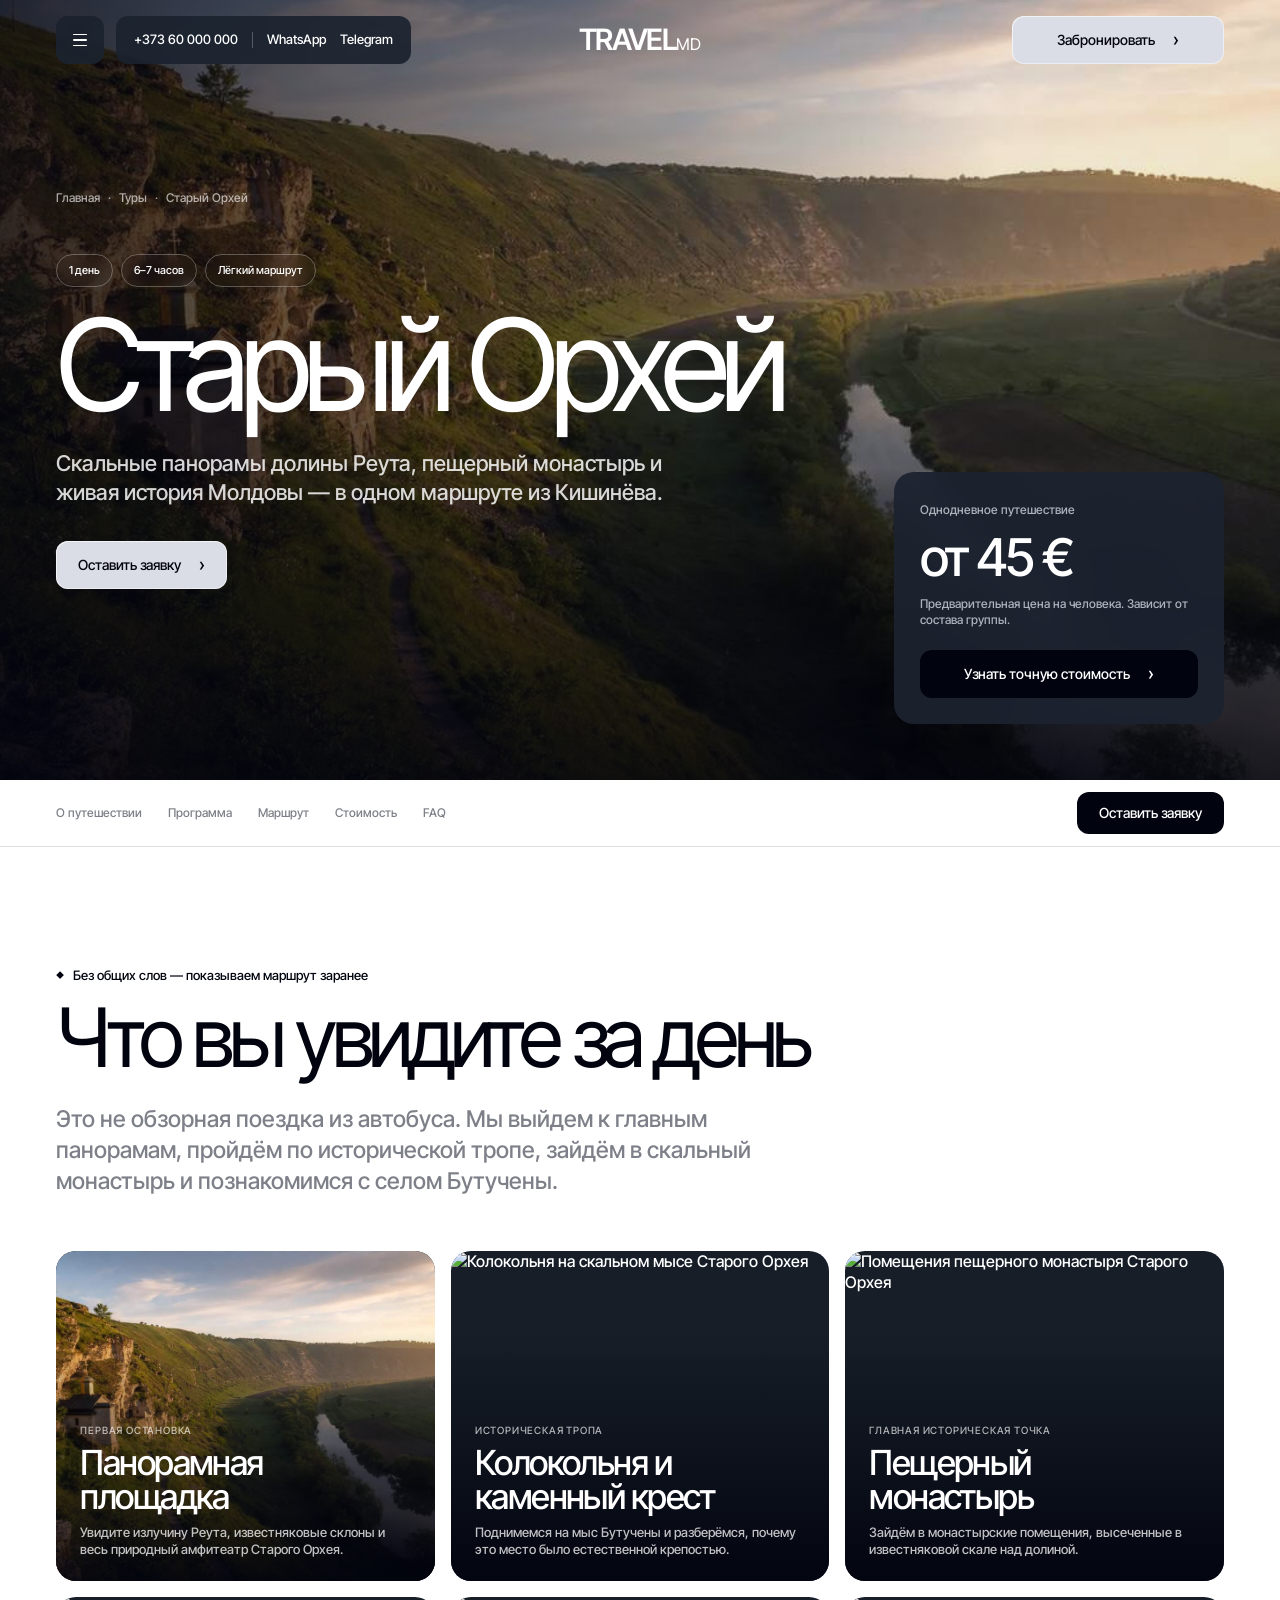
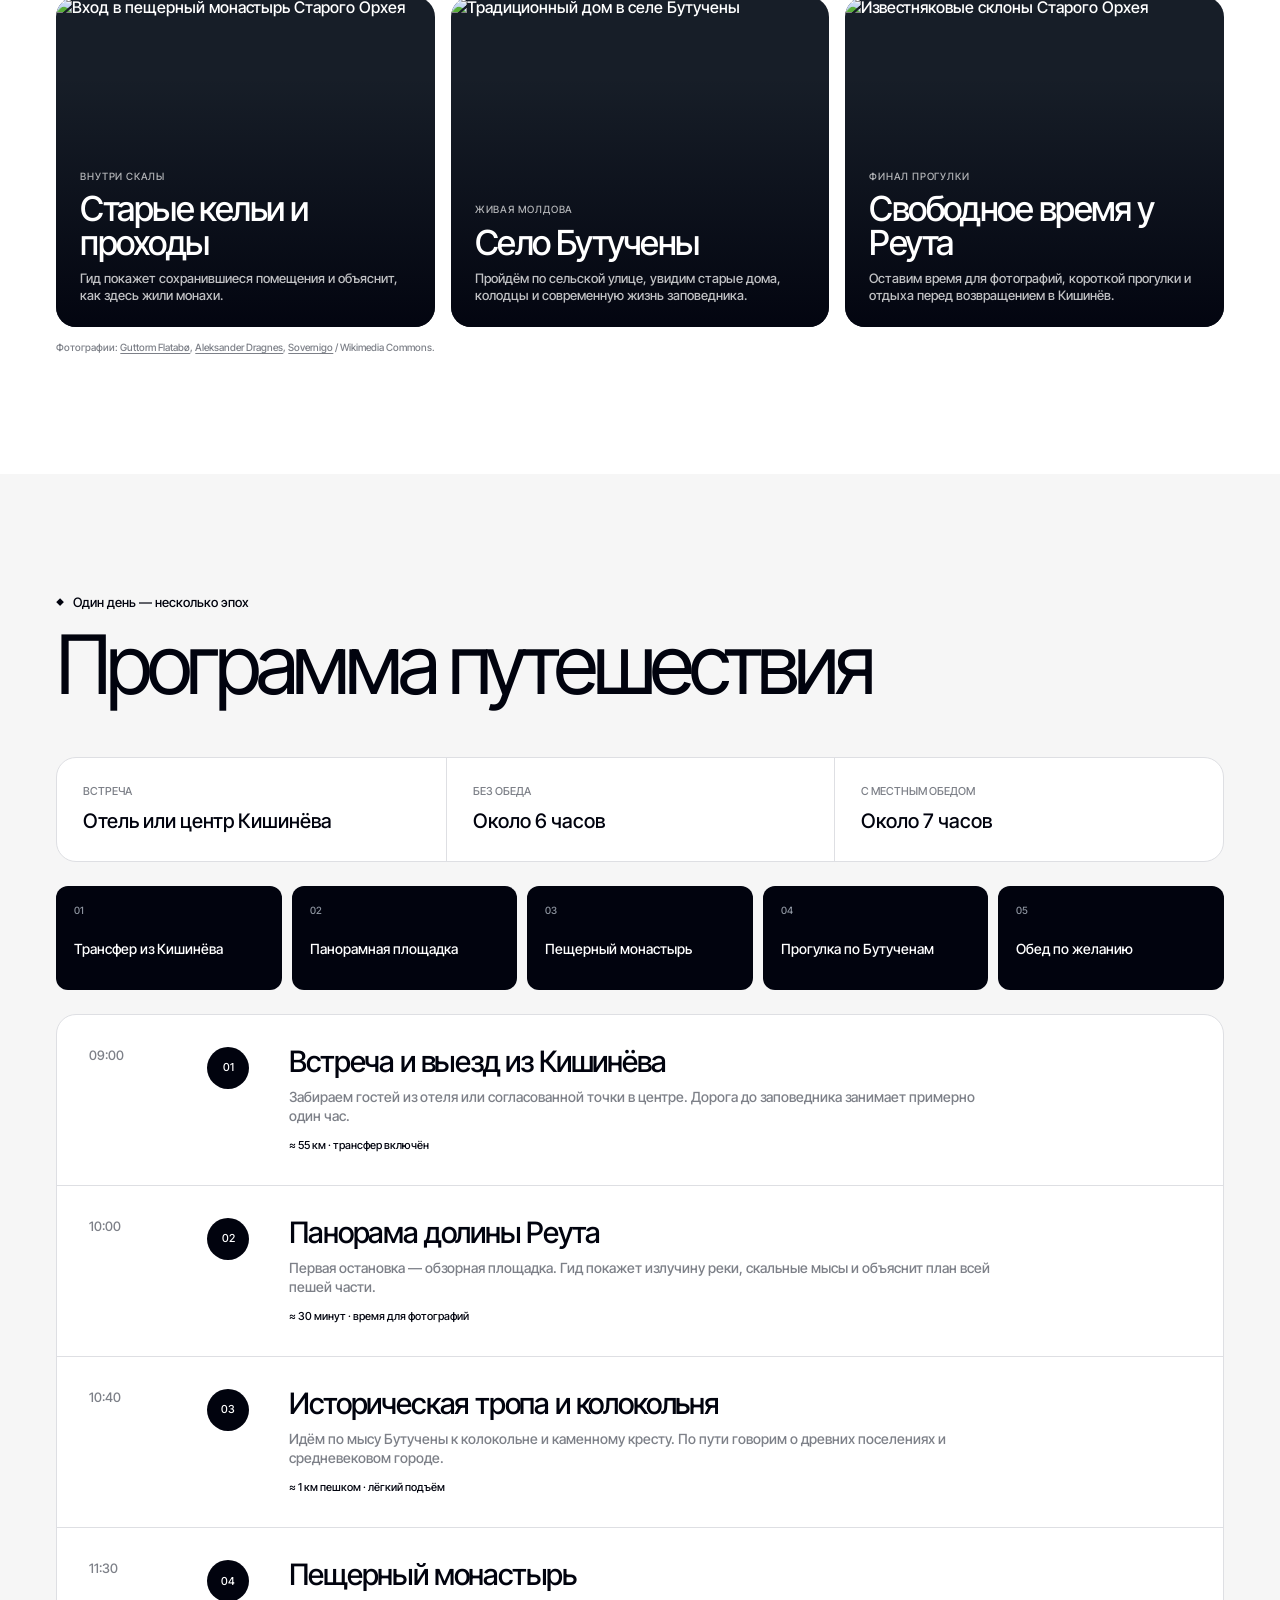
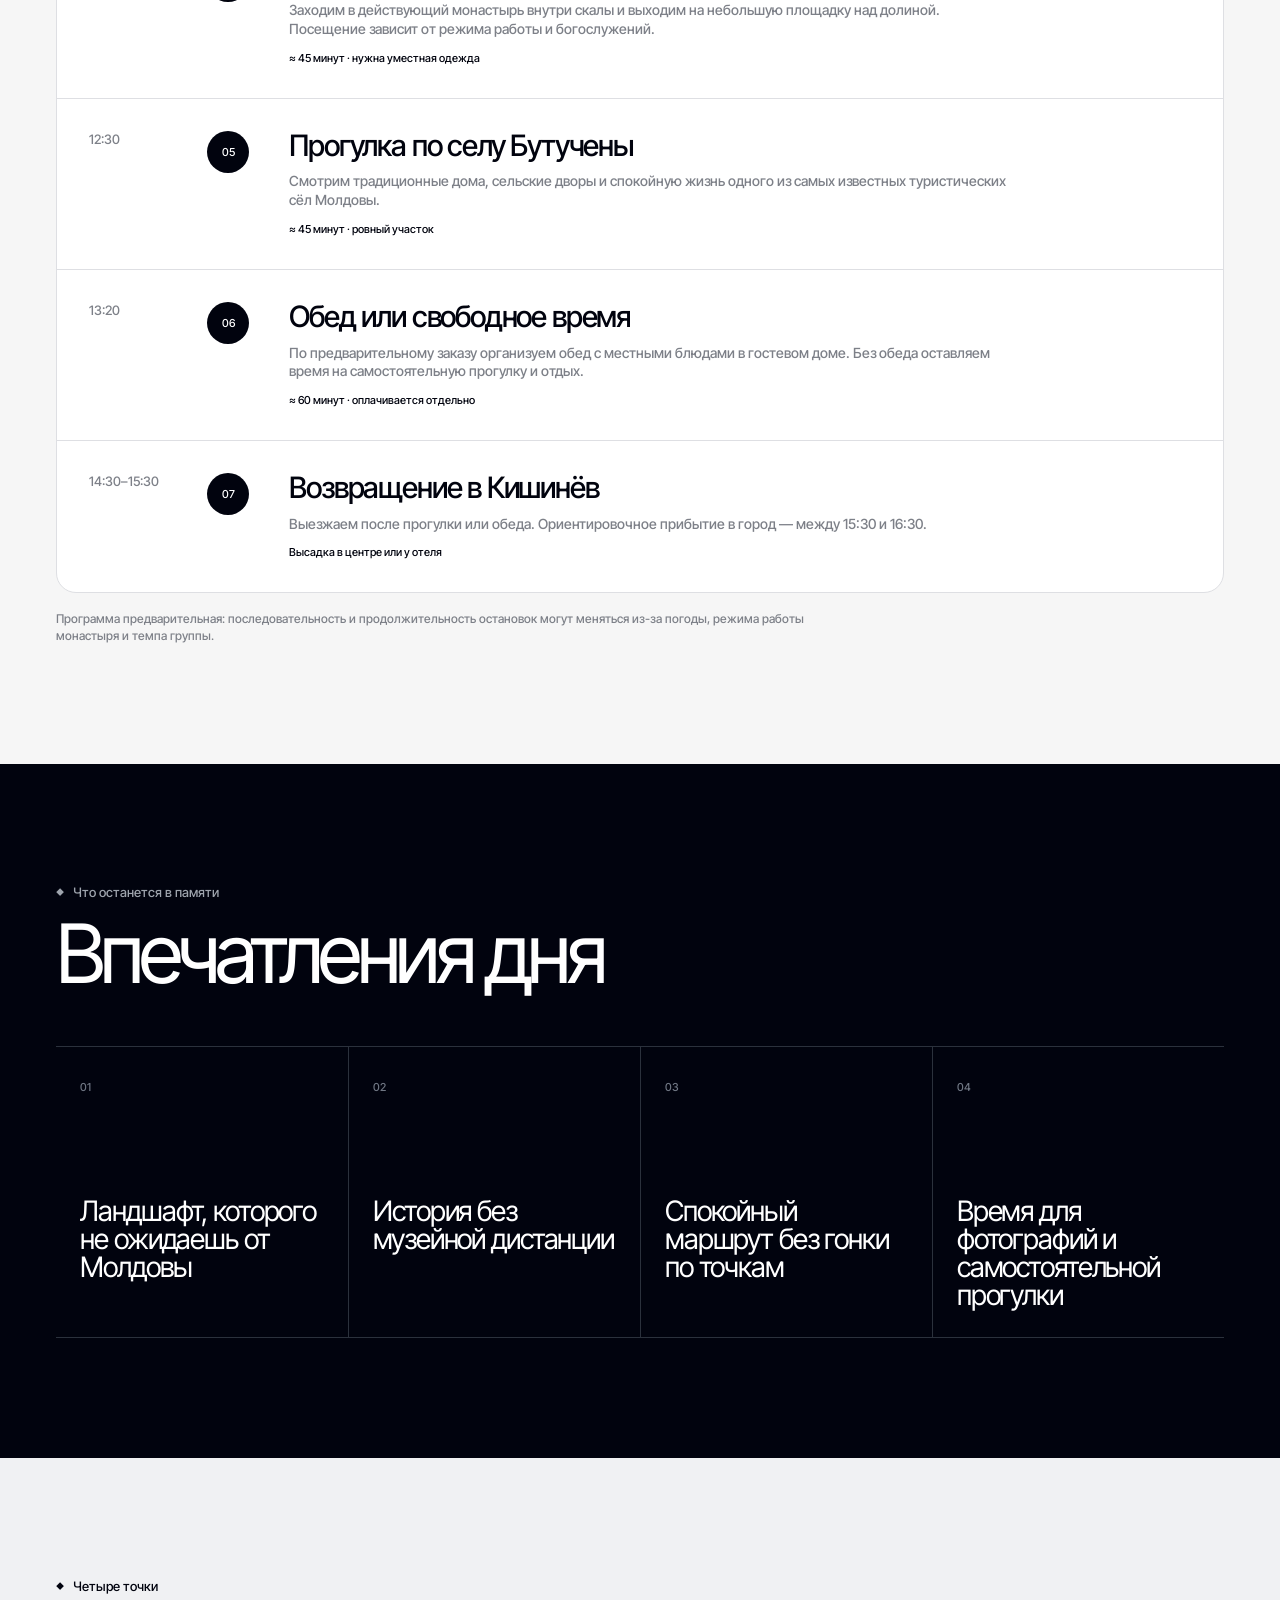
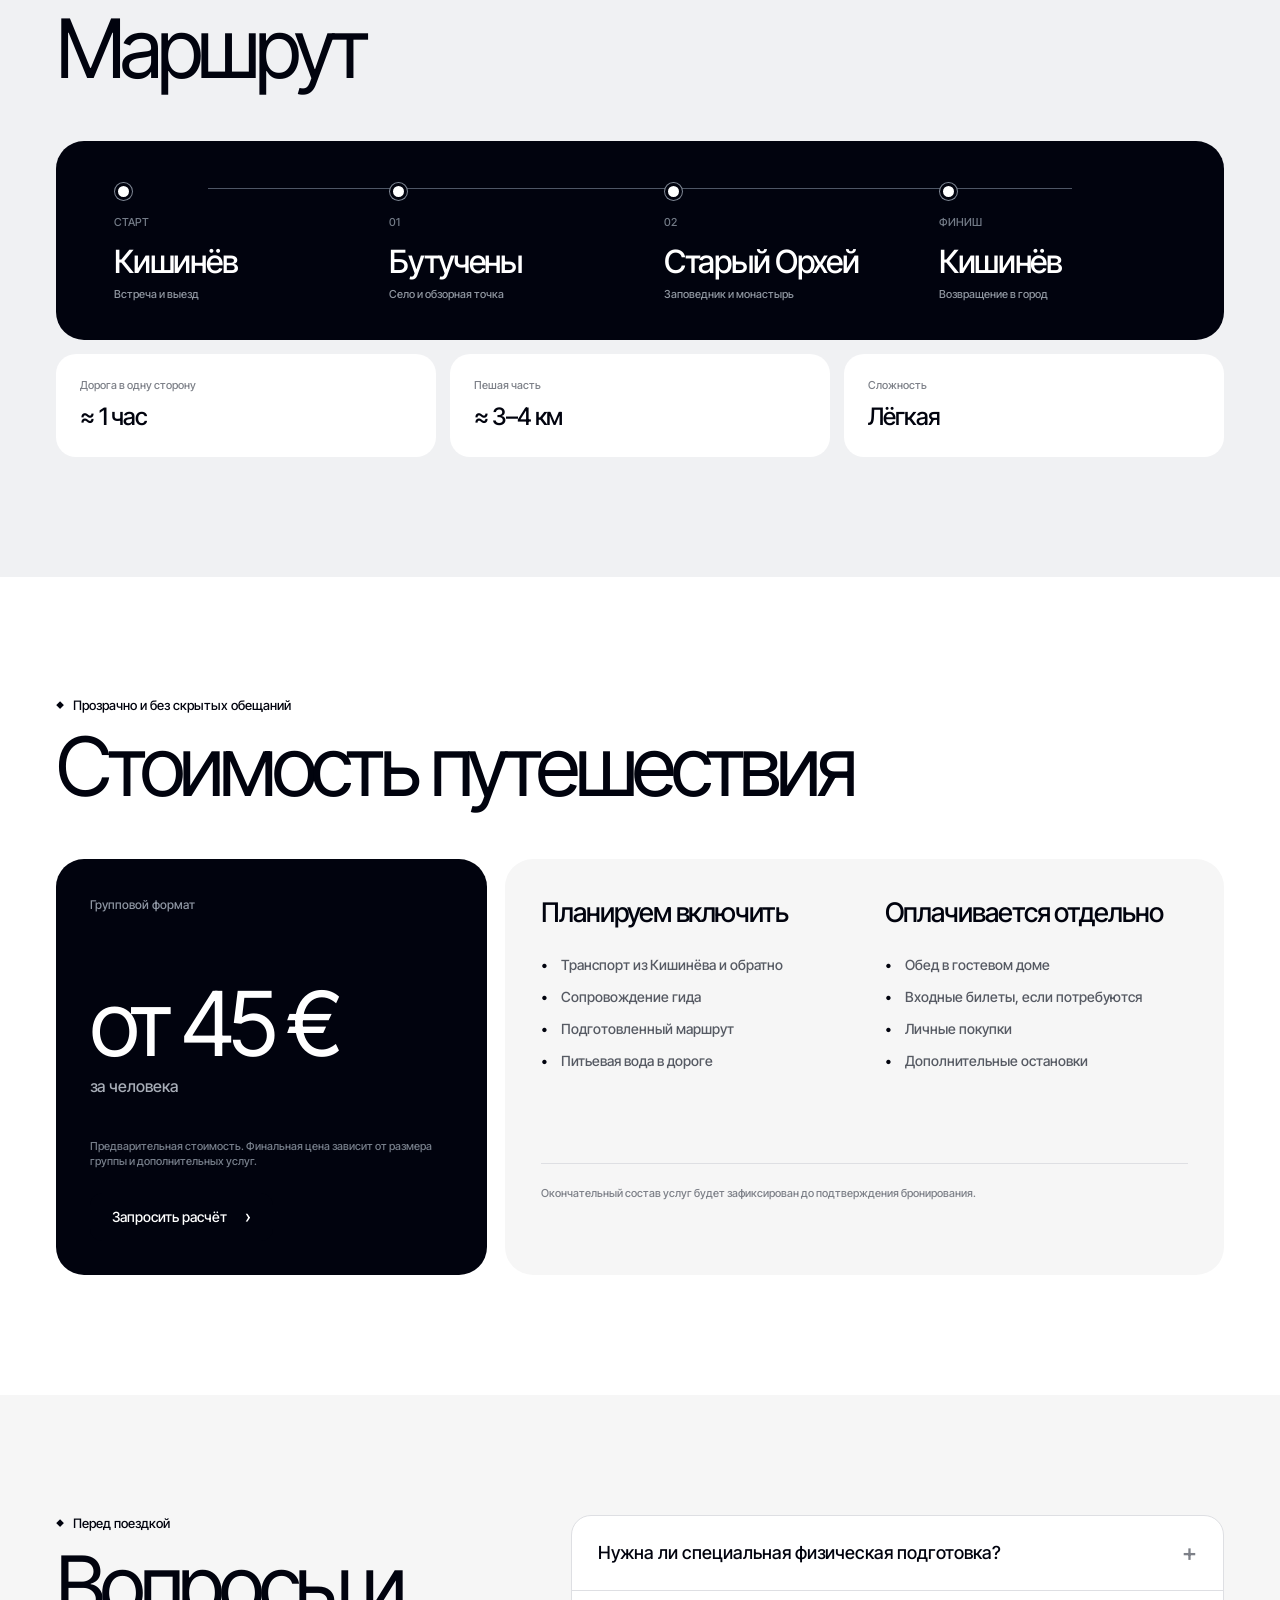
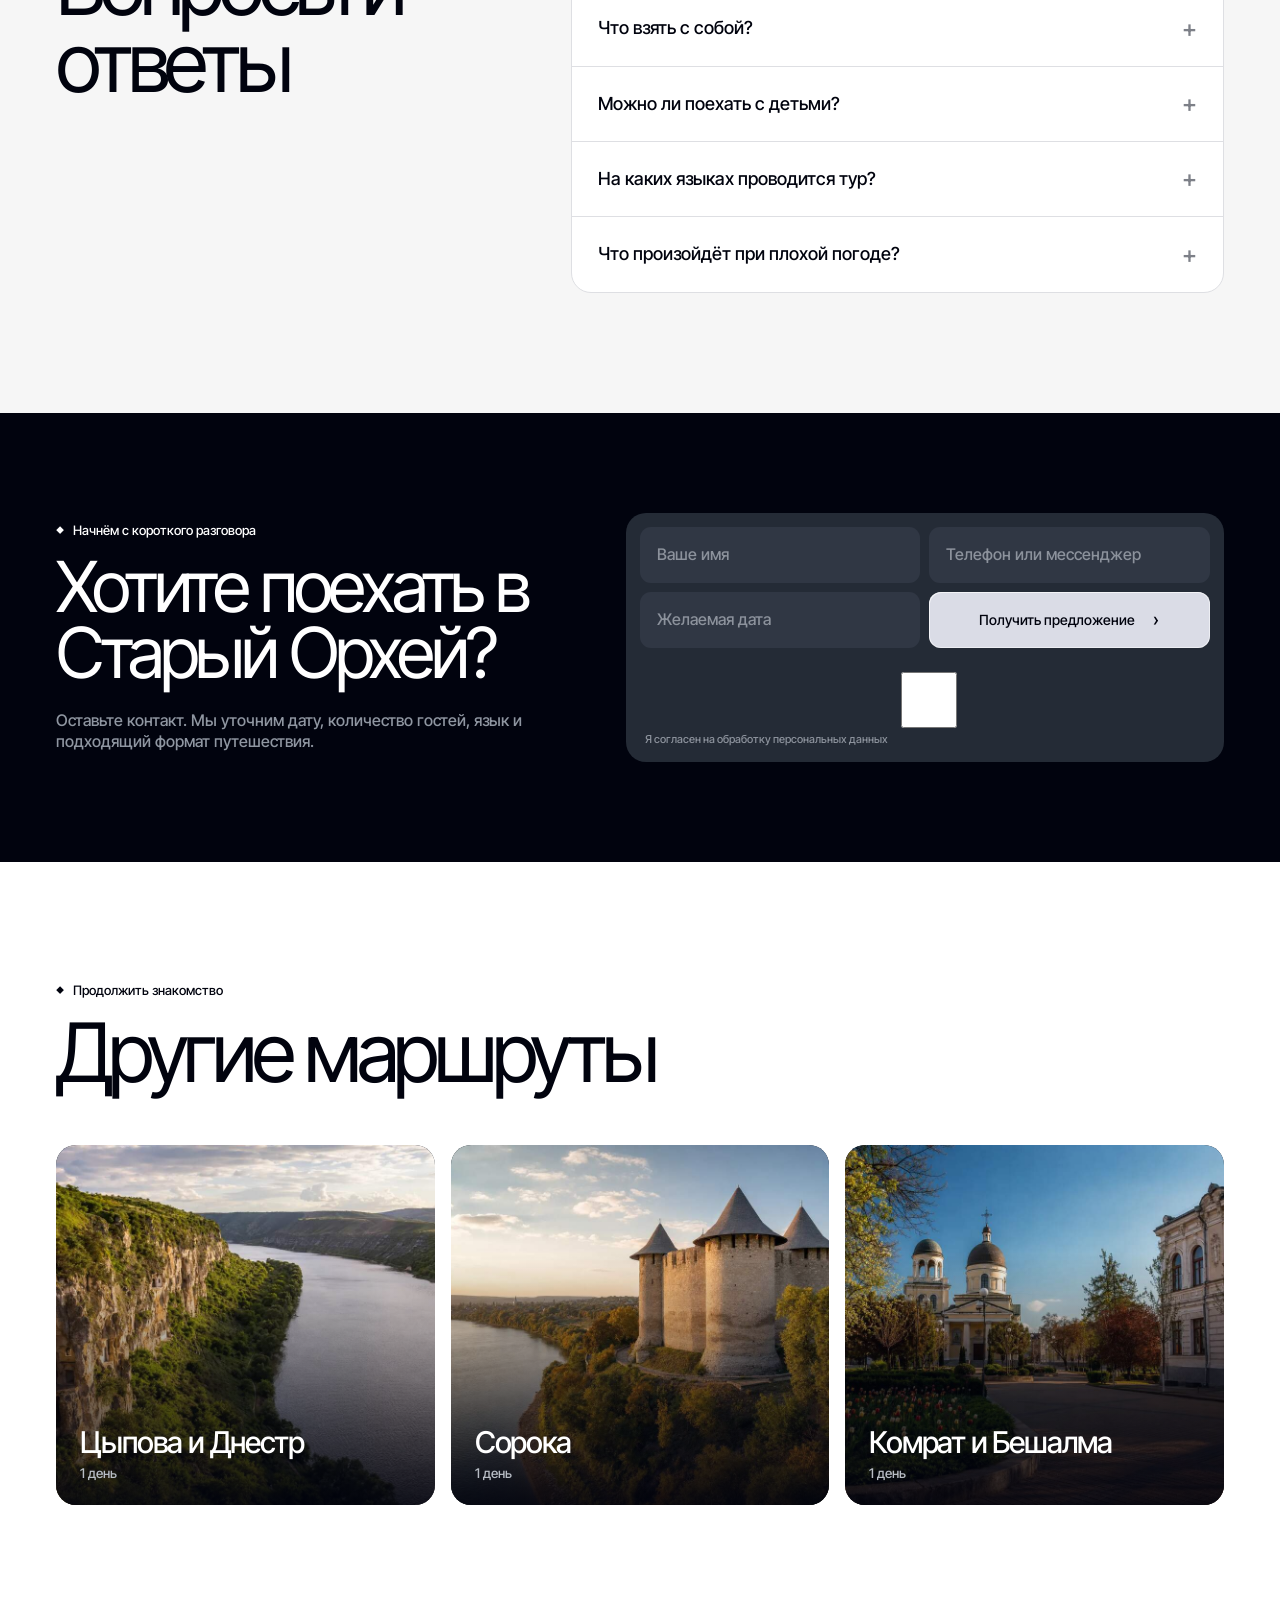
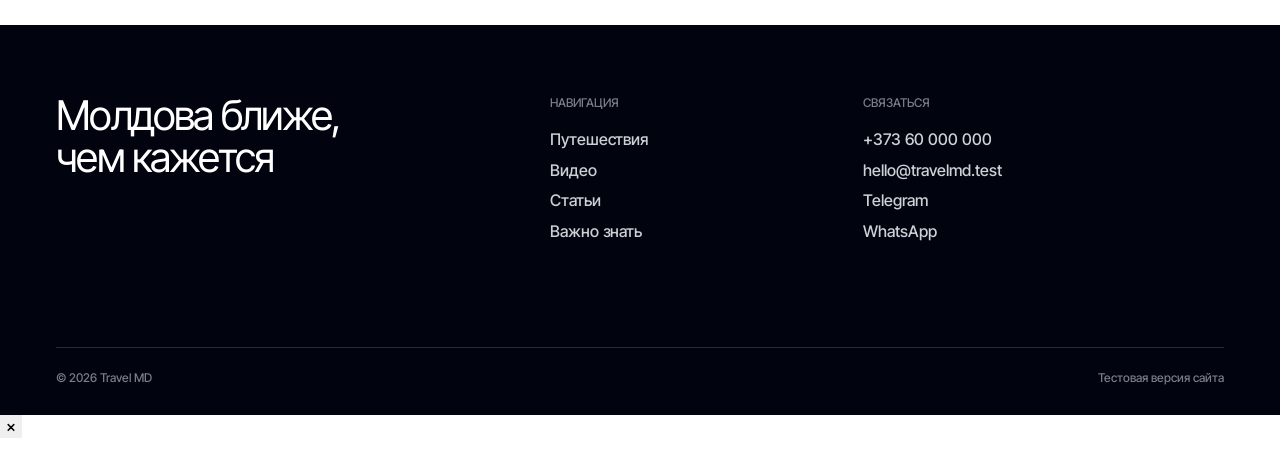
==== commit a00005c9: "Make Old Orhei photos clickable banners" ====
--- a/old-orhei.html
+++ b/old-orhei.html
@@ -18,7 +18,7 @@
     <meta property="og:image" content="./assets/tours/orhei.svg" />
     <meta property="og:type" content="website" />
     <title>Тур в Старый Орхей из Кишинёва — Travel MD</title>
-    <link rel="stylesheet" href="./styles.css?v=20260727-1" />
+    <link rel="stylesheet" href="./styles.css?v=20260727-2" />
     <script type="application/ld+json">
       {
         "@context": "https://schema.org",
@@ -168,7 +168,12 @@
         </div>
 
         <div class="tour-photo-story">
-          <article class="tour-photo-card tour-photo-card--hero">
+          <a
+            class="tour-photo-card"
+            href="./assets/tours/orhei.svg"
+            data-tour-lightbox
+            aria-label="Увеличить фотографию: Панорамная площадка"
+          >
             <img
               src="./assets/tours/orhei.svg"
               alt="Панорама долины реки Реут в Старом Орхее"
@@ -182,9 +187,14 @@
                 амфитеатр Старого Орхея.
               </p>
             </div>
-          </article>
-
-          <article class="tour-photo-card">
+          </a>
+
+          <a
+            class="tour-photo-card"
+            href="https://upload.wikimedia.org/wikipedia/commons/thumb/3/34/Bell_tower_of_Orheiul_Vechi_%28182371110%29.jpg/960px-Bell_tower_of_Orheiul_Vechi_%28182371110%29.jpg"
+            data-tour-lightbox
+            aria-label="Увеличить фотографию: Колокольня и каменный крест"
+          >
             <img
               src="https://upload.wikimedia.org/wikipedia/commons/thumb/3/34/Bell_tower_of_Orheiul_Vechi_%28182371110%29.jpg/960px-Bell_tower_of_Orheiul_Vechi_%28182371110%29.jpg"
               alt="Колокольня на скальном мысе Старого Орхея"
@@ -198,9 +208,14 @@
                 естественной крепостью.
               </p>
             </div>
-          </article>
-
-          <article class="tour-photo-card">
+          </a>
+
+          <a
+            class="tour-photo-card"
+            href="https://upload.wikimedia.org/wikipedia/commons/thumb/5/51/Cave_Monastery_%281174613494%29.jpg/960px-Cave_Monastery_%281174613494%29.jpg"
+            data-tour-lightbox
+            aria-label="Увеличить фотографию: Пещерный монастырь"
+          >
             <img
               src="https://upload.wikimedia.org/wikipedia/commons/thumb/5/51/Cave_Monastery_%281174613494%29.jpg/960px-Cave_Monastery_%281174613494%29.jpg"
               alt="Помещения пещерного монастыря Старого Орхея"
@@ -214,9 +229,14 @@
                 скале над долиной.
               </p>
             </div>
-          </article>
-
-          <article class="tour-photo-card tour-photo-card--portrait">
+          </a>
+
+          <a
+            class="tour-photo-card"
+            href="https://upload.wikimedia.org/wikipedia/commons/thumb/2/23/Monastery_cave_entrance_%28182416936%29.jpg/960px-Monastery_cave_entrance_%28182416936%29.jpg"
+            data-tour-lightbox
+            aria-label="Увеличить фотографию: Старые кельи и проходы"
+          >
             <img
               src="https://upload.wikimedia.org/wikipedia/commons/thumb/2/23/Monastery_cave_entrance_%28182416936%29.jpg/960px-Monastery_cave_entrance_%28182416936%29.jpg"
               alt="Вход в пещерный монастырь Старого Орхея"
@@ -230,9 +250,14 @@
                 монахи.
               </p>
             </div>
-          </article>
-
-          <article class="tour-photo-card">
+          </a>
+
+          <a
+            class="tour-photo-card"
+            href="https://upload.wikimedia.org/wikipedia/commons/thumb/2/2f/Nice_house_in_Orheiul_Vechi_%28182377980%29.jpg/1280px-Nice_house_in_Orheiul_Vechi_%28182377980%29.jpg"
+            data-tour-lightbox
+            aria-label="Увеличить фотографию: Село Бутучены"
+          >
             <img
               src="https://upload.wikimedia.org/wikipedia/commons/thumb/2/2f/Nice_house_in_Orheiul_Vechi_%28182377980%29.jpg/1280px-Nice_house_in_Orheiul_Vechi_%28182377980%29.jpg"
               alt="Традиционный дом в селе Бутучены"
@@ -246,9 +271,14 @@
                 современную жизнь заповедника.
               </p>
             </div>
-          </article>
-
-          <article class="tour-photo-card tour-photo-card--wide">
+          </a>
+
+          <a
+            class="tour-photo-card"
+            href="https://upload.wikimedia.org/wikipedia/commons/thumb/a/ac/Old_Orhei_dramatic_landscape.jpg/960px-Old_Orhei_dramatic_landscape.jpg"
+            data-tour-lightbox
+            aria-label="Увеличить фотографию: Свободное время у Реута"
+          >
             <img
               src="https://upload.wikimedia.org/wikipedia/commons/thumb/a/ac/Old_Orhei_dramatic_landscape.jpg/960px-Old_Orhei_dramatic_landscape.jpg"
               alt="Известняковые склоны Старого Орхея"
@@ -262,7 +292,7 @@
                 возвращением в Кишинёв.
               </p>
             </div>
-          </article>
+          </a>
         </div>
 
         <p class="photo-credits">
@@ -658,7 +688,33 @@
       </div>
     </footer>
 
+    <div
+      class="tour-lightbox"
+      role="dialog"
+      aria-modal="true"
+      aria-label="Просмотр фотографии"
+      aria-hidden="true"
+      inert
+      data-tour-lightbox-modal
+    >
+      <button
+        class="tour-lightbox__close"
+        type="button"
+        aria-label="Закрыть фотографию"
+        data-tour-lightbox-close
+      >
+        ×
+      </button>
+      <figure class="tour-lightbox__figure">
+        <img src="" alt="" data-tour-lightbox-image />
+        <figcaption>
+          <strong data-tour-lightbox-title></strong>
+          <span data-tour-lightbox-text></span>
+        </figcaption>
+      </figure>
+    </div>
+
     <div class="toast" role="status" aria-live="polite"></div>
-    <script src="./script.js?v=20260727-1"></script>
+    <script src="./script.js?v=20260727-2"></script>
   </body>
 </html>
--- a/styles.css
+++ b/styles.css
@@ -1177,6 +1177,107 @@
   letter-spacing: -0.065em;
 }
 
+.tour-section-intro {
+  max-width: 780px;
+  margin: 28px 0 0;
+  color: var(--muted);
+  font-size: clamp(18px, 1.8vw, 25px);
+  line-height: 1.35;
+}
+
+.tour-photo-story {
+  display: grid;
+  grid-template-columns: repeat(12, minmax(0, 1fr));
+  grid-auto-rows: 330px;
+  gap: 16px;
+}
+
+.tour-photo-card {
+  position: relative;
+  grid-column: span 4;
+  overflow: hidden;
+  border-radius: var(--radius-md);
+  background: var(--panel);
+  color: var(--white);
+}
+
+.tour-photo-card--hero {
+  grid-column: span 8;
+}
+
+.tour-photo-card--portrait {
+  grid-column: span 4;
+}
+
+.tour-photo-card--wide {
+  grid-column: span 8;
+}
+
+.tour-photo-card img {
+  height: 100%;
+  object-fit: cover;
+  transition: transform 500ms ease;
+}
+
+.tour-photo-card--portrait img {
+  object-position: center 46%;
+}
+
+.tour-photo-card:hover img {
+  transform: scale(1.035);
+}
+
+.tour-photo-card::after {
+  content: "";
+  position: absolute;
+  inset: 24% 0 0;
+  background: linear-gradient(transparent, rgba(1, 3, 14, 0.92));
+}
+
+.tour-photo-card__copy {
+  position: absolute;
+  z-index: 2;
+  right: 24px;
+  bottom: 22px;
+  left: 24px;
+}
+
+.tour-photo-card__copy > span {
+  display: block;
+  margin-bottom: 9px;
+  color: rgba(255, 255, 255, 0.68);
+  font-size: 10px;
+  letter-spacing: 0.08em;
+  text-transform: uppercase;
+}
+
+.tour-photo-card__copy h3 {
+  max-width: 640px;
+  margin: 0;
+  font-size: clamp(25px, 2.7vw, 42px);
+  font-weight: 500;
+  line-height: 0.98;
+  letter-spacing: -0.045em;
+}
+
+.tour-photo-card__copy p {
+  max-width: 620px;
+  margin: 10px 0 0;
+  color: rgba(255, 255, 255, 0.75);
+  font-size: 13px;
+}
+
+.photo-credits {
+  margin: 14px 0 0;
+  color: var(--muted);
+  font-size: 10px;
+}
+
+.photo-credits a {
+  text-decoration: underline;
+  text-underline-offset: 2px;
+}
+
 .travel-highlights {
   display: grid;
   grid-template-columns: repeat(4, minmax(0, 1fr));
@@ -1308,6 +1409,38 @@
   font-weight: 500;
 }
 
+.tour-day-facts {
+  display: grid;
+  grid-template-columns: repeat(5, minmax(0, 1fr));
+  gap: 10px;
+  margin-bottom: 24px;
+}
+
+.tour-day-facts > div {
+  min-height: 104px;
+  padding: 18px;
+  border-radius: var(--radius-sm);
+  background: var(--ink);
+  color: var(--white);
+}
+
+.tour-day-facts span,
+.tour-day-facts strong {
+  display: block;
+}
+
+.tour-day-facts span {
+  margin-bottom: 24px;
+  color: #8f96a1;
+  font-size: 10px;
+}
+
+.tour-day-facts strong {
+  font-size: 14px;
+  font-weight: 500;
+  line-height: 1.1;
+}
+
 .program-list {
   overflow: hidden;
   border: 1px solid var(--line);
@@ -1356,6 +1489,13 @@
   margin: 12px 0 0;
   color: var(--muted);
   font-size: 14px;
+}
+
+.program-copy small {
+  display: block;
+  margin-top: 12px;
+  color: var(--ink);
+  font-size: 11px;
 }
 
 .program-note {
@@ -2027,6 +2167,19 @@
     grid-template-columns: repeat(2, minmax(0, 1fr));
   }
 
+  .tour-photo-card {
+    grid-column: span 6;
+  }
+
+  .tour-photo-card--hero,
+  .tour-photo-card--wide {
+    grid-column: span 12;
+  }
+
+  .tour-day-facts {
+    grid-template-columns: repeat(3, minmax(0, 1fr));
+  }
+
   .highlight-card--large,
   .highlight-card--wide {
     grid-column: span 2;
@@ -2296,6 +2449,44 @@
 
   .tour-section-heading {
     margin-bottom: 36px;
+  }
+
+  .tour-section-intro {
+    margin-top: 20px;
+    font-size: 17px;
+  }
+
+  .tour-photo-story {
+    grid-auto-rows: 320px;
+  }
+
+  .tour-photo-card,
+  .tour-photo-card--hero,
+  .tour-photo-card--portrait,
+  .tour-photo-card--wide {
+    grid-column: span 12;
+  }
+
+  .tour-photo-card--portrait {
+    height: 390px;
+  }
+
+  .tour-photo-card__copy {
+    right: 18px;
+    bottom: 18px;
+    left: 18px;
+  }
+
+  .tour-photo-card__copy h3 {
+    font-size: 29px;
+  }
+
+  .tour-day-facts {
+    grid-template-columns: 1fr 1fr;
+  }
+
+  .tour-day-facts > div:last-child {
+    grid-column: 1 / -1;
   }
 
   .travel-highlights {
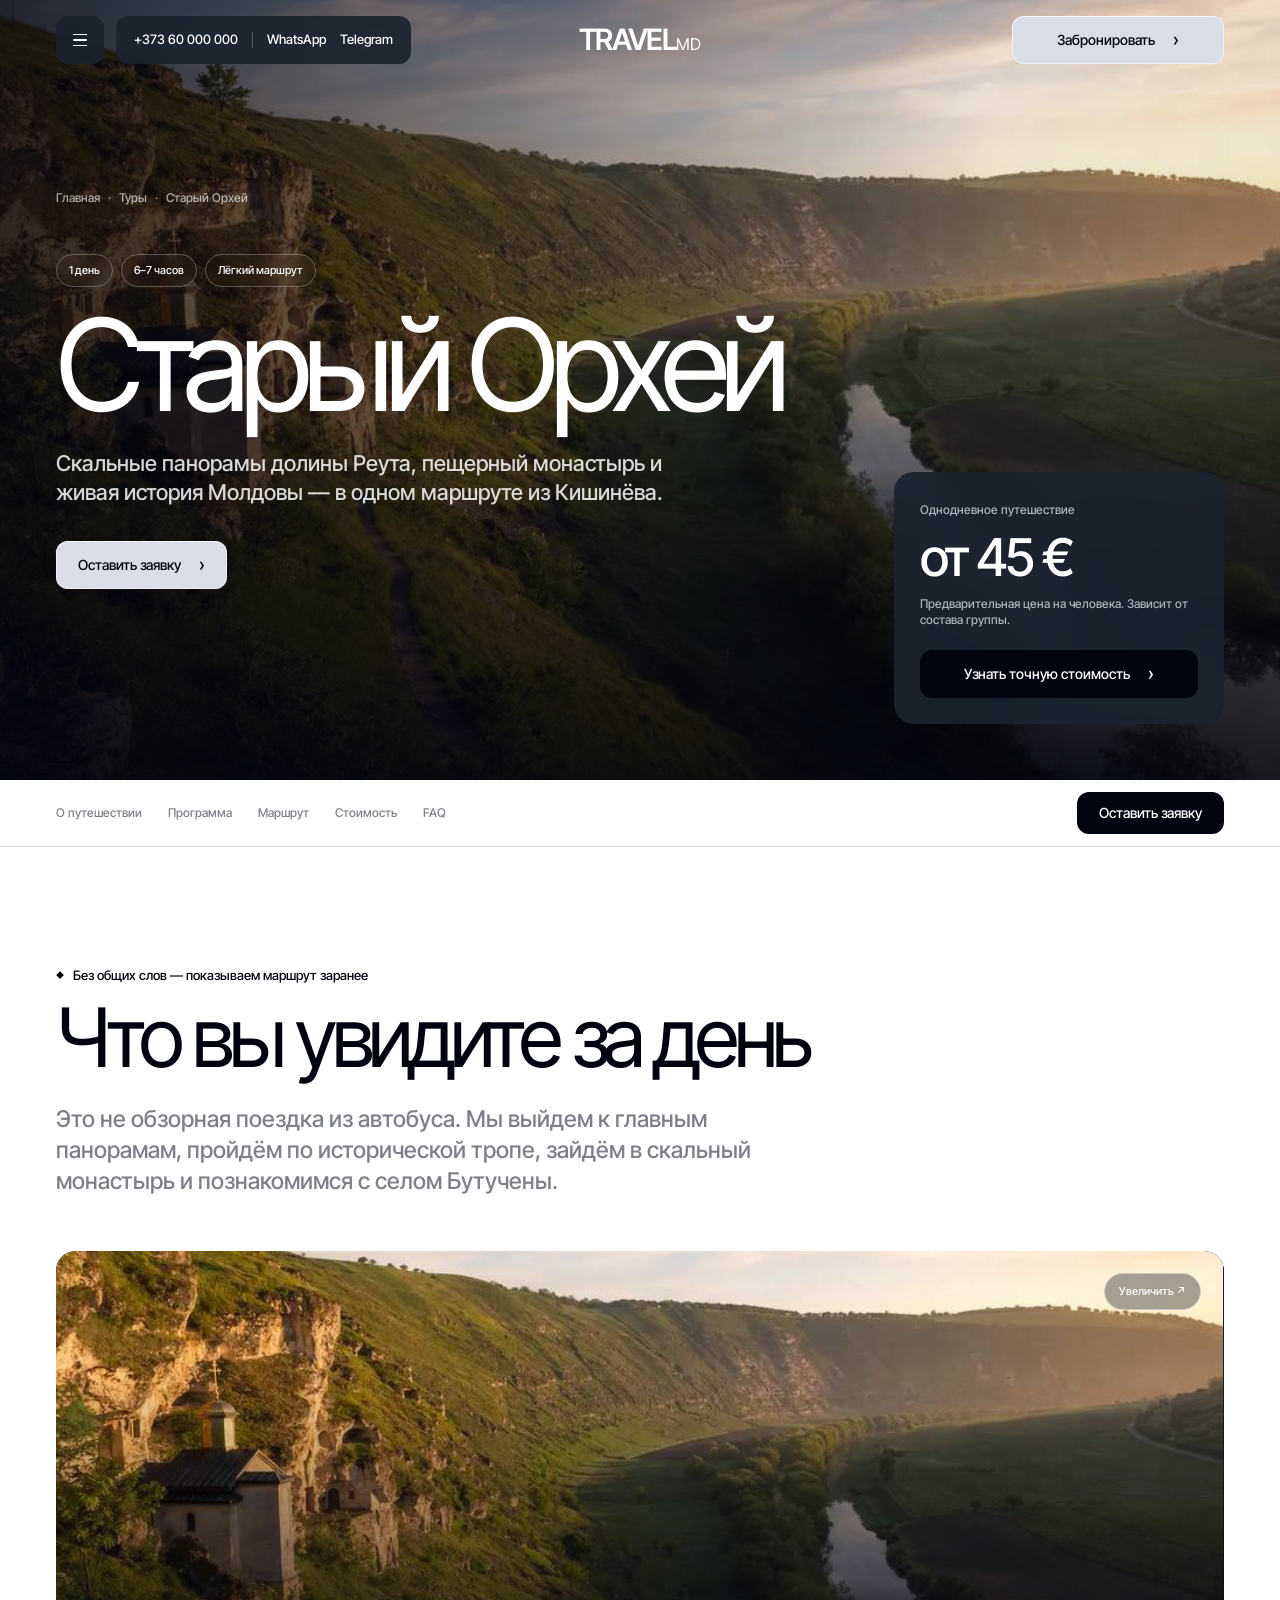
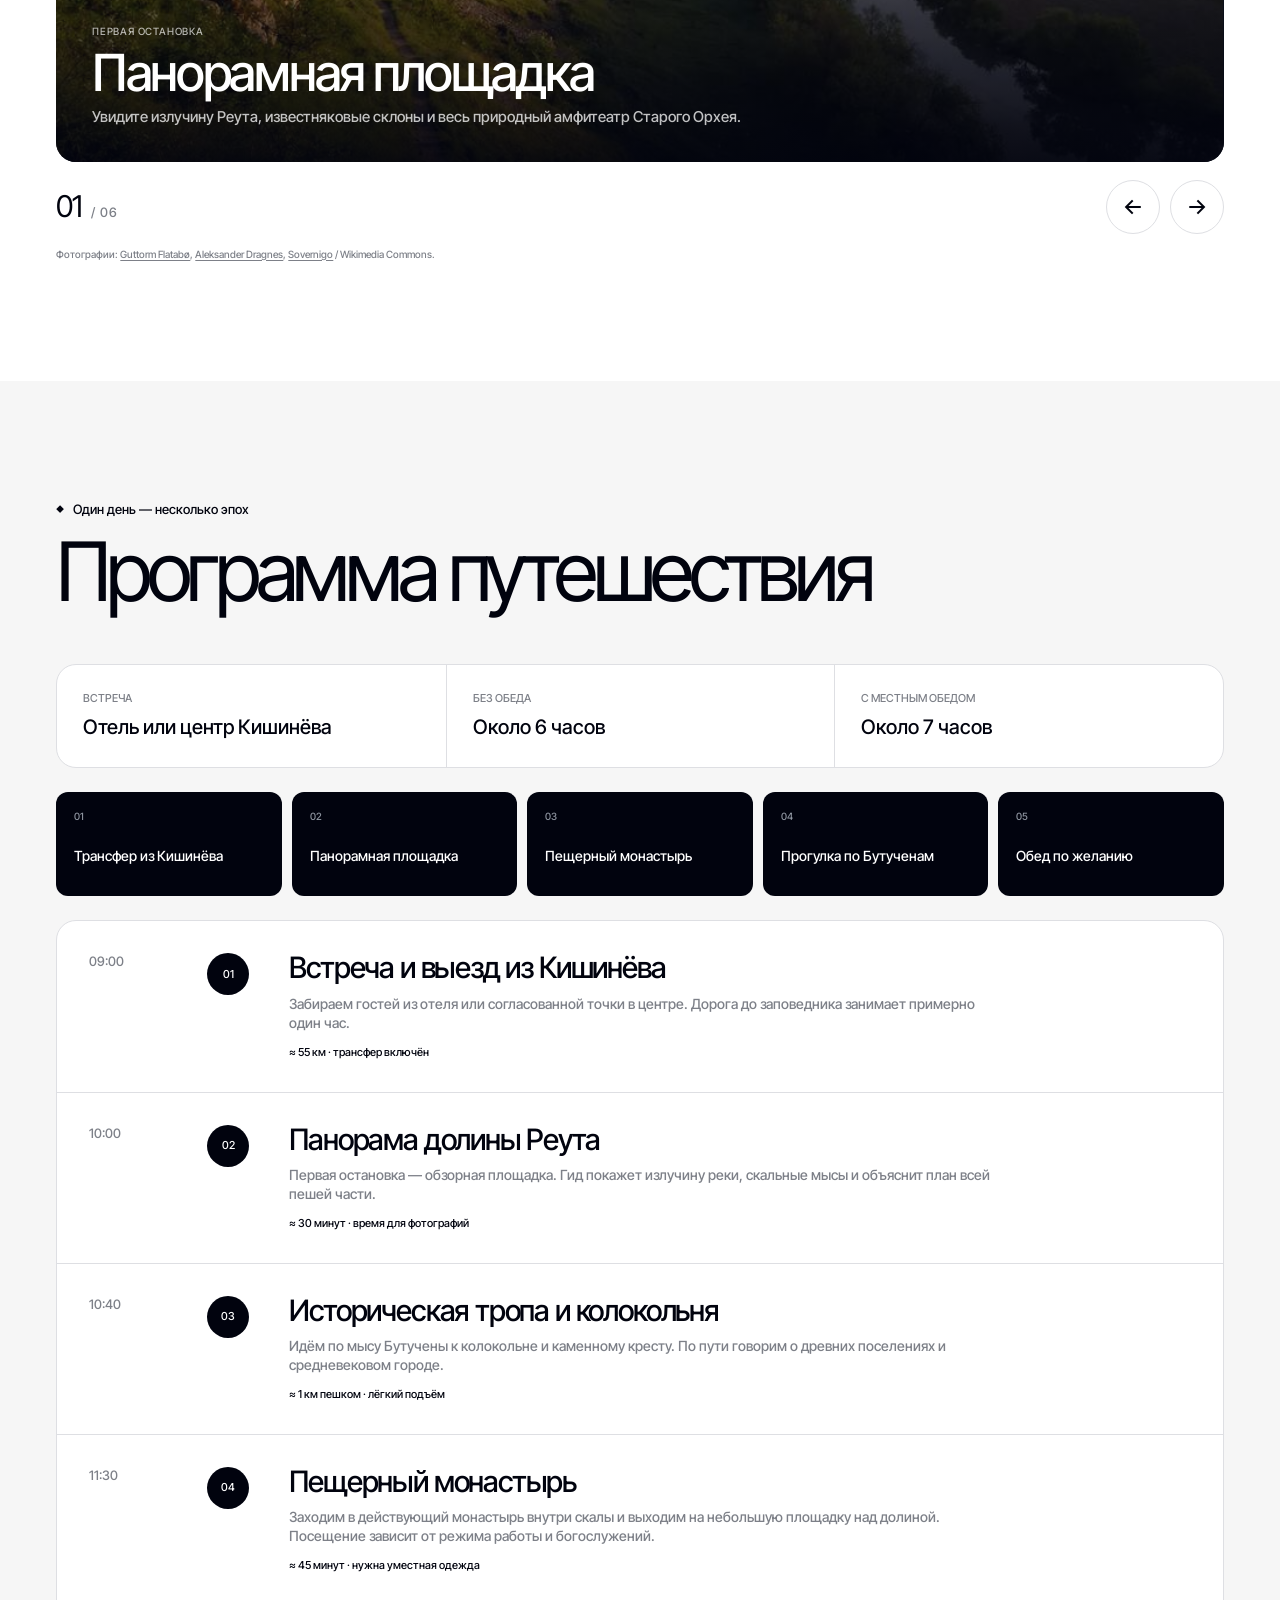
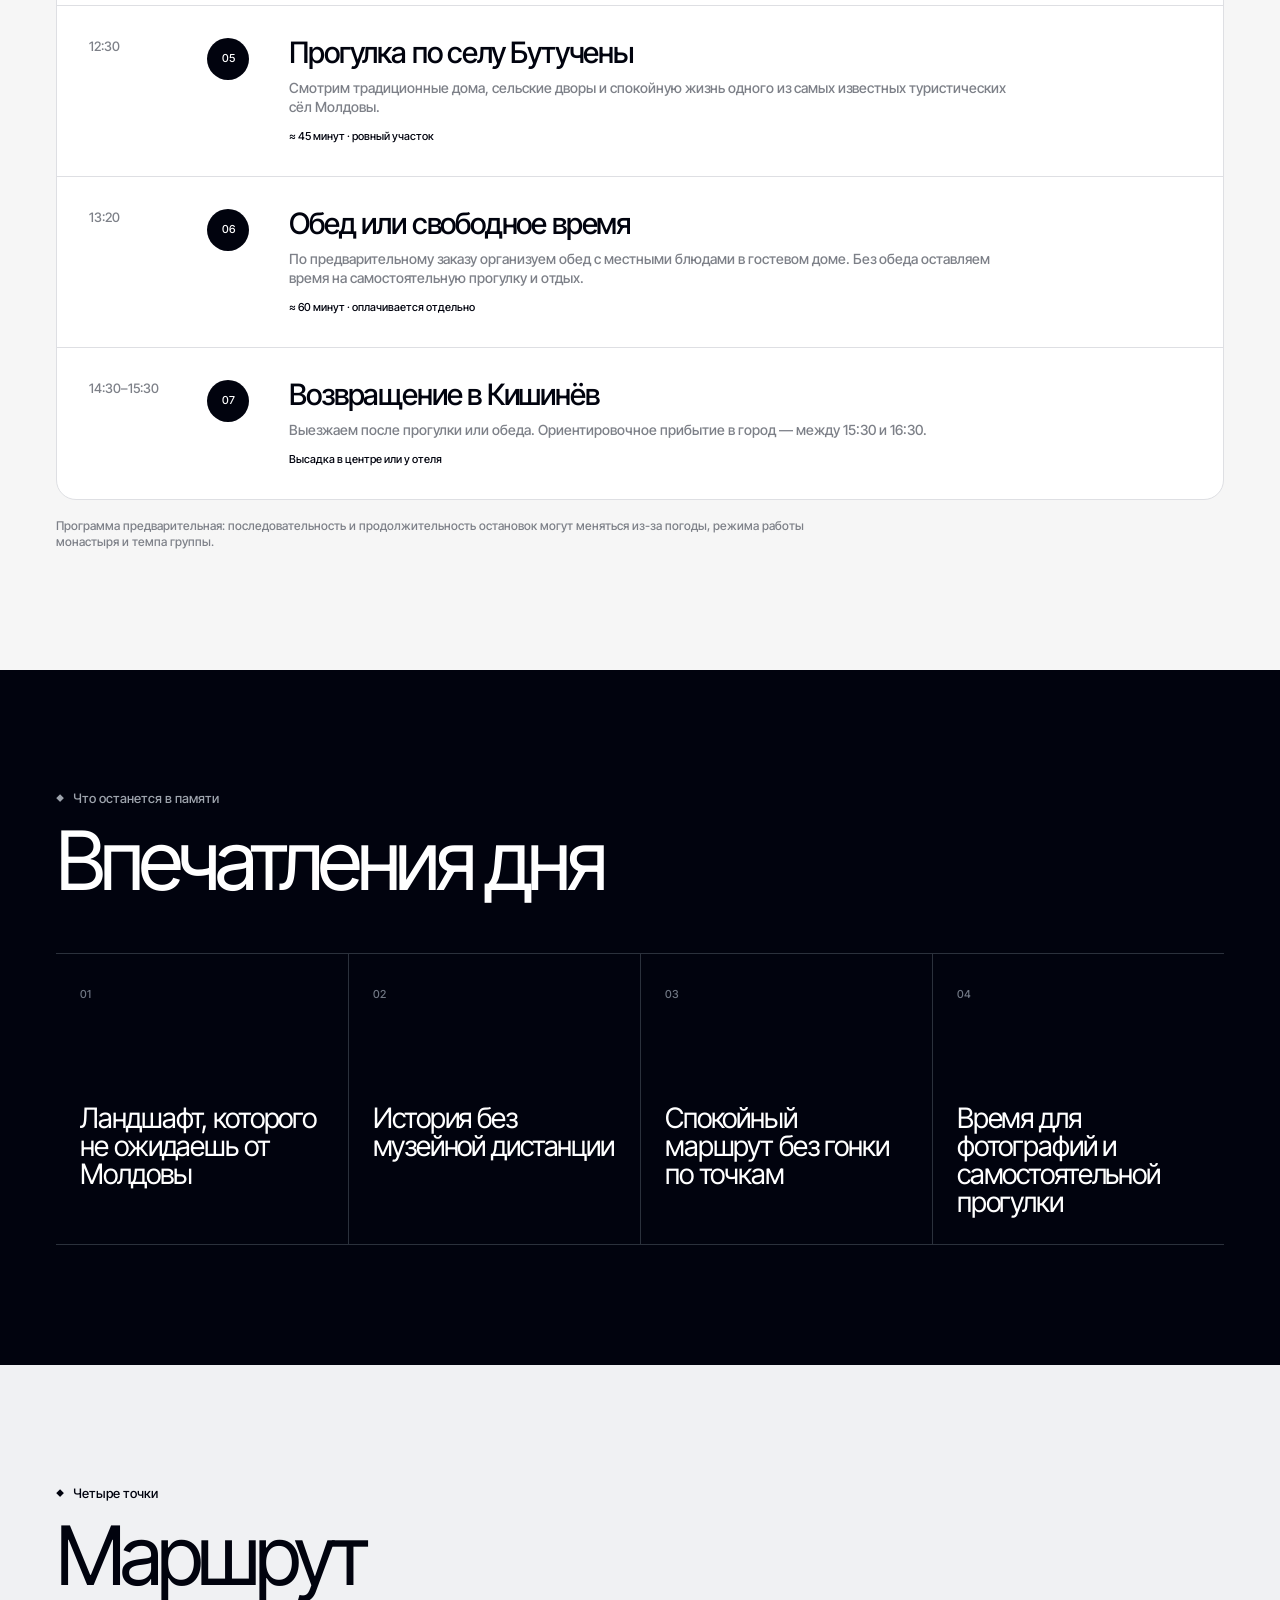
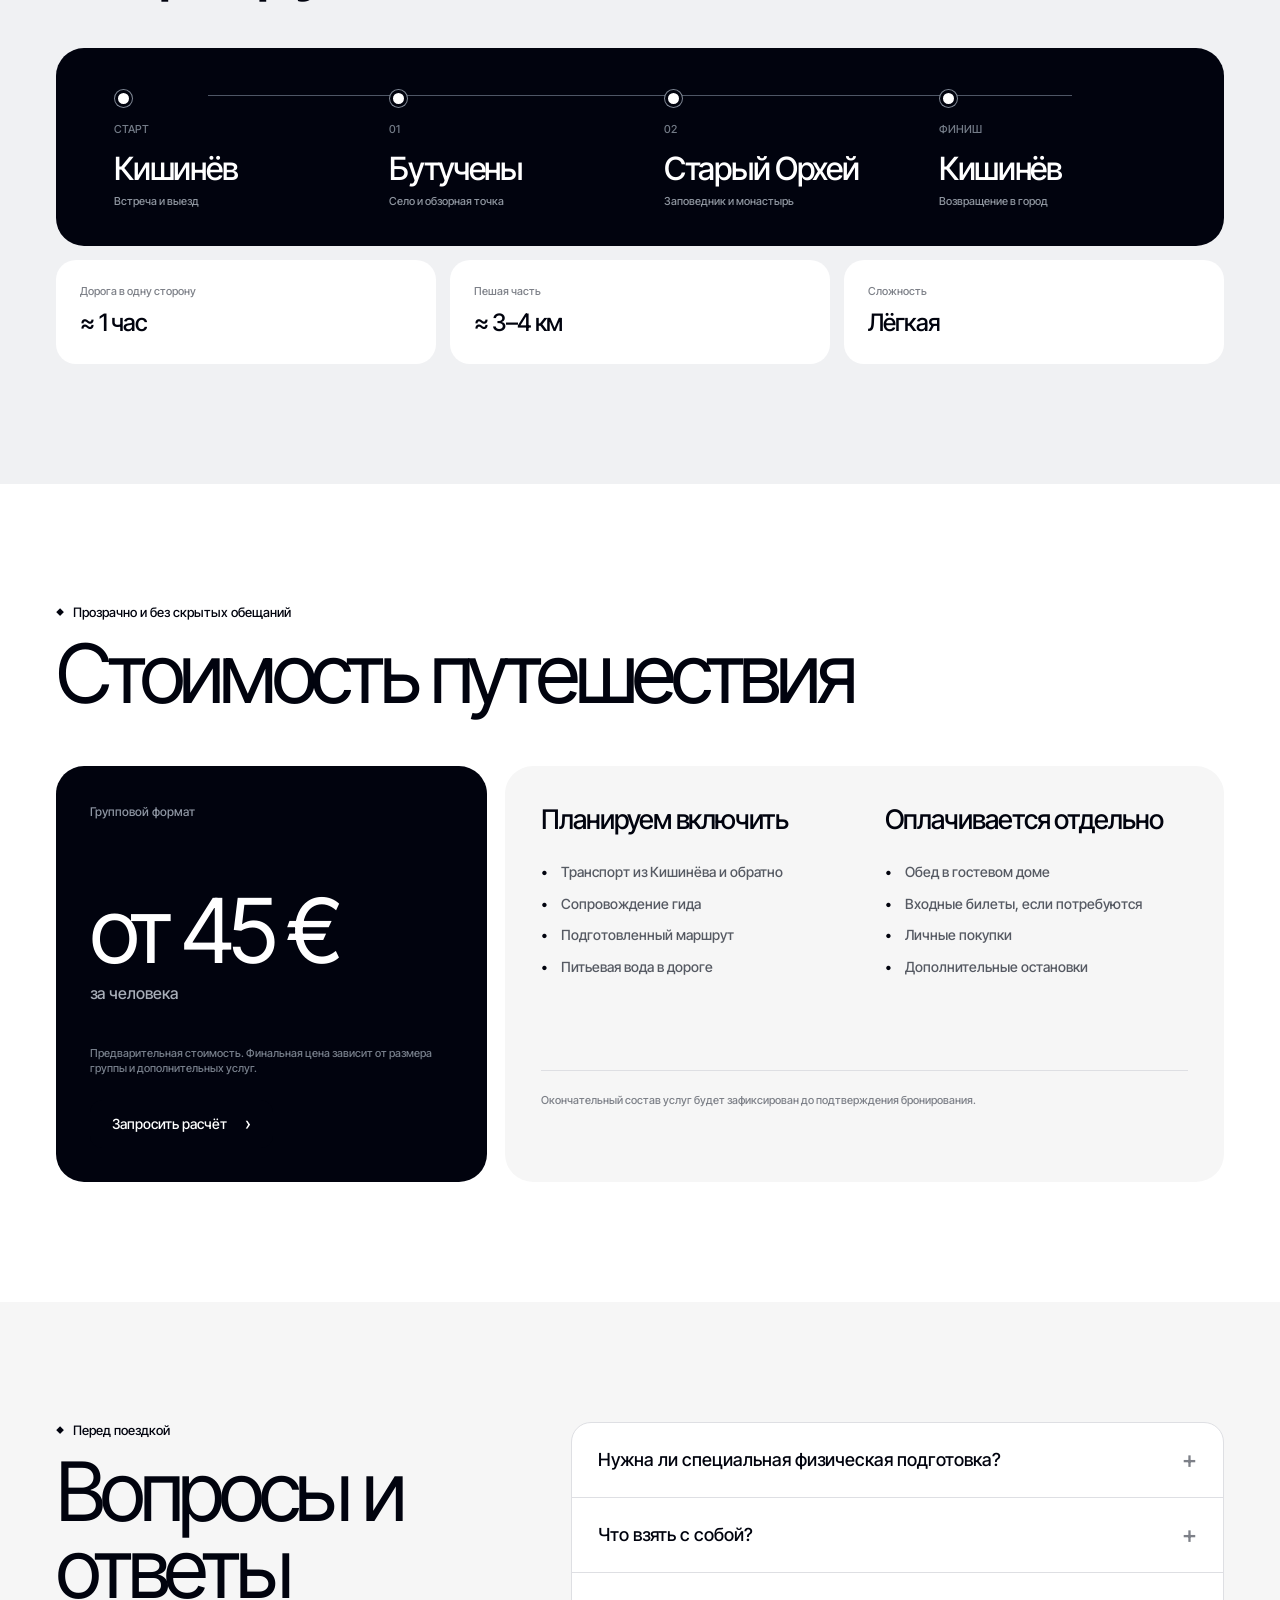
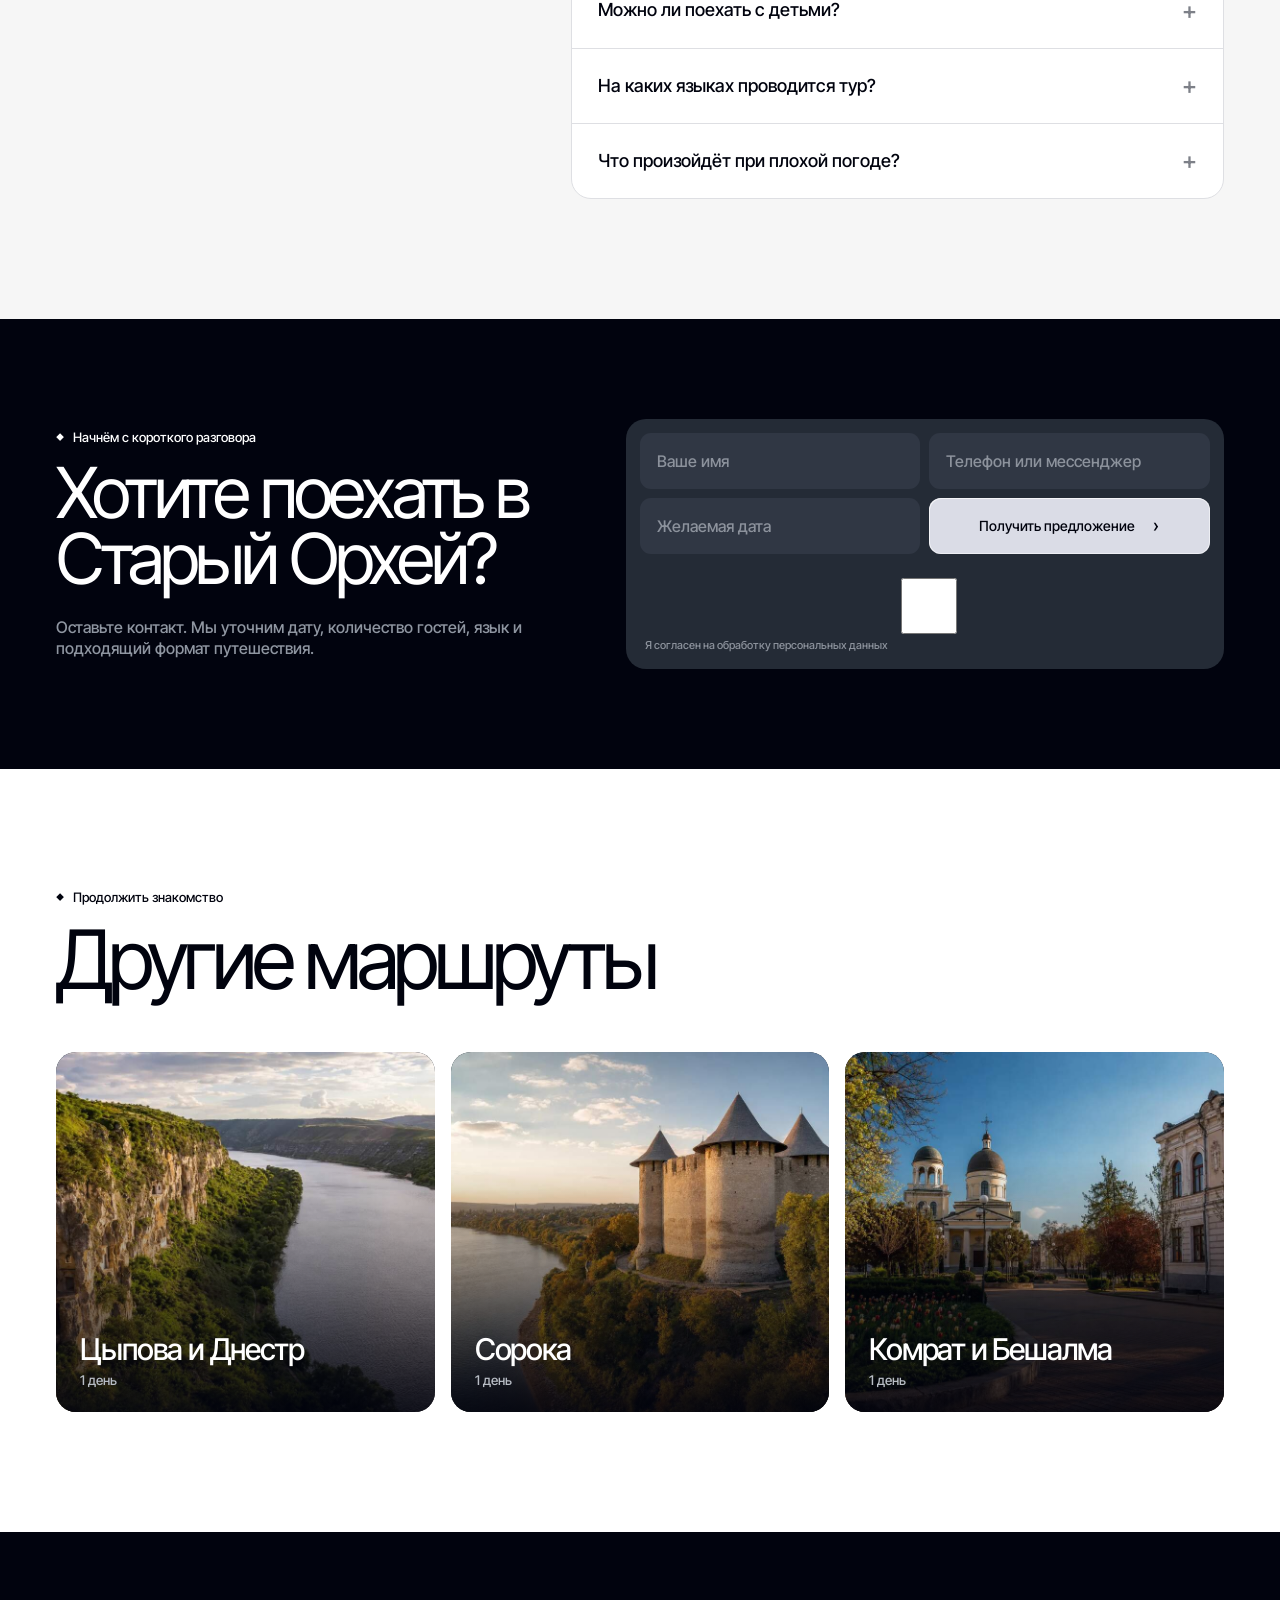
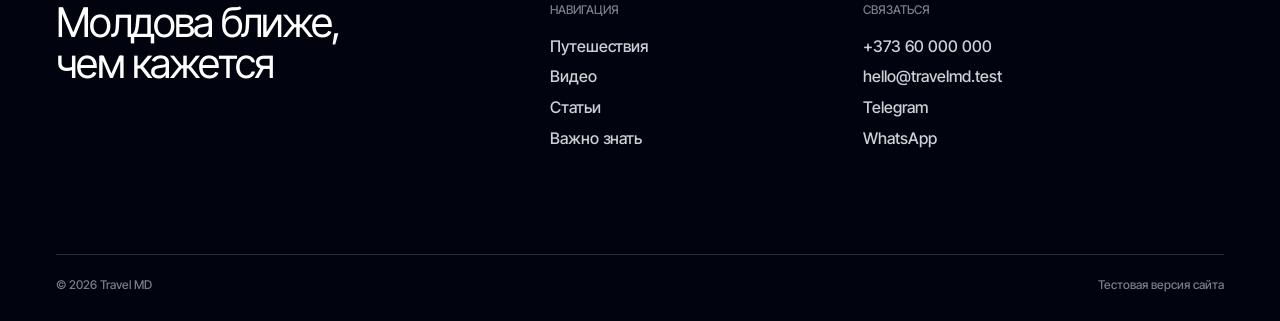
==== commit 5cc225c9: "Add banner photo slider to Old Orhei page" ====
--- a/old-orhei.html
+++ b/old-orhei.html
@@ -18,7 +18,7 @@
     <meta property="og:image" content="./assets/tours/orhei.svg" />
     <meta property="og:type" content="website" />
     <title>Тур в Старый Орхей из Кишинёва — Travel MD</title>
-    <link rel="stylesheet" href="./styles.css?v=20260727-2" />
+    <link rel="stylesheet" href="./styles.css?v=20260727-3" />
     <script type="application/ld+json">
       {
         "@context": "https://schema.org",
@@ -167,132 +167,161 @@
           </p>
         </div>
 
-        <div class="tour-photo-story">
-          <a
-            class="tour-photo-card"
-            href="./assets/tours/orhei.svg"
-            data-tour-lightbox
-            aria-label="Увеличить фотографию: Панорамная площадка"
-          >
-            <img
-              src="./assets/tours/orhei.svg"
-              alt="Панорама долины реки Реут в Старом Орхее"
-              loading="lazy"
-            />
-            <div class="tour-photo-card__copy">
-              <span>Первая остановка</span>
-              <h3>Панорамная площадка</h3>
-              <p>
-                Увидите излучину Реута, известняковые склоны и весь природный
-                амфитеатр Старого Орхея.
-              </p>
-            </div>
-          </a>
-
-          <a
-            class="tour-photo-card"
-            href="https://upload.wikimedia.org/wikipedia/commons/thumb/3/34/Bell_tower_of_Orheiul_Vechi_%28182371110%29.jpg/960px-Bell_tower_of_Orheiul_Vechi_%28182371110%29.jpg"
-            data-tour-lightbox
-            aria-label="Увеличить фотографию: Колокольня и каменный крест"
-          >
-            <img
-              src="https://upload.wikimedia.org/wikipedia/commons/thumb/3/34/Bell_tower_of_Orheiul_Vechi_%28182371110%29.jpg/960px-Bell_tower_of_Orheiul_Vechi_%28182371110%29.jpg"
-              alt="Колокольня на скальном мысе Старого Орхея"
-              loading="lazy"
-            />
-            <div class="tour-photo-card__copy">
-              <span>Историческая тропа</span>
-              <h3>Колокольня и каменный крест</h3>
-              <p>
-                Поднимемся на мыс Бутучены и разберёмся, почему это место было
-                естественной крепостью.
-              </p>
-            </div>
-          </a>
-
-          <a
-            class="tour-photo-card"
-            href="https://upload.wikimedia.org/wikipedia/commons/thumb/5/51/Cave_Monastery_%281174613494%29.jpg/960px-Cave_Monastery_%281174613494%29.jpg"
-            data-tour-lightbox
-            aria-label="Увеличить фотографию: Пещерный монастырь"
-          >
-            <img
-              src="https://upload.wikimedia.org/wikipedia/commons/thumb/5/51/Cave_Monastery_%281174613494%29.jpg/960px-Cave_Monastery_%281174613494%29.jpg"
-              alt="Помещения пещерного монастыря Старого Орхея"
-              loading="lazy"
-            />
-            <div class="tour-photo-card__copy">
-              <span>Главная историческая точка</span>
-              <h3>Пещерный монастырь</h3>
-              <p>
-                Зайдём в монастырские помещения, высеченные в известняковой
-                скале над долиной.
-              </p>
-            </div>
-          </a>
-
-          <a
-            class="tour-photo-card"
-            href="https://upload.wikimedia.org/wikipedia/commons/thumb/2/23/Monastery_cave_entrance_%28182416936%29.jpg/960px-Monastery_cave_entrance_%28182416936%29.jpg"
-            data-tour-lightbox
-            aria-label="Увеличить фотографию: Старые кельи и проходы"
-          >
-            <img
-              src="https://upload.wikimedia.org/wikipedia/commons/thumb/2/23/Monastery_cave_entrance_%28182416936%29.jpg/960px-Monastery_cave_entrance_%28182416936%29.jpg"
-              alt="Вход в пещерный монастырь Старого Орхея"
-              loading="lazy"
-            />
-            <div class="tour-photo-card__copy">
-              <span>Внутри скалы</span>
-              <h3>Старые кельи и проходы</h3>
-              <p>
-                Гид покажет сохранившиеся помещения и объяснит, как здесь жили
-                монахи.
-              </p>
-            </div>
-          </a>
-
-          <a
-            class="tour-photo-card"
-            href="https://upload.wikimedia.org/wikipedia/commons/thumb/2/2f/Nice_house_in_Orheiul_Vechi_%28182377980%29.jpg/1280px-Nice_house_in_Orheiul_Vechi_%28182377980%29.jpg"
-            data-tour-lightbox
-            aria-label="Увеличить фотографию: Село Бутучены"
-          >
-            <img
-              src="https://upload.wikimedia.org/wikipedia/commons/thumb/2/2f/Nice_house_in_Orheiul_Vechi_%28182377980%29.jpg/1280px-Nice_house_in_Orheiul_Vechi_%28182377980%29.jpg"
-              alt="Традиционный дом в селе Бутучены"
-              loading="lazy"
-            />
-            <div class="tour-photo-card__copy">
-              <span>Живая Молдова</span>
-              <h3>Село Бутучены</h3>
-              <p>
-                Пройдём по сельской улице, увидим старые дома, колодцы и
-                современную жизнь заповедника.
-              </p>
-            </div>
-          </a>
-
-          <a
-            class="tour-photo-card"
-            href="https://upload.wikimedia.org/wikipedia/commons/thumb/a/ac/Old_Orhei_dramatic_landscape.jpg/960px-Old_Orhei_dramatic_landscape.jpg"
-            data-tour-lightbox
-            aria-label="Увеличить фотографию: Свободное время у Реута"
-          >
-            <img
-              src="https://upload.wikimedia.org/wikipedia/commons/thumb/a/ac/Old_Orhei_dramatic_landscape.jpg/960px-Old_Orhei_dramatic_landscape.jpg"
-              alt="Известняковые склоны Старого Орхея"
-              loading="lazy"
-            />
-            <div class="tour-photo-card__copy">
-              <span>Финал прогулки</span>
-              <h3>Свободное время у Реута</h3>
-              <p>
-                Оставим время для фотографий, короткой прогулки и отдыха перед
-                возвращением в Кишинёв.
-              </p>
-            </div>
-          </a>
+        <div class="tour-photo-slider" data-tour-slider>
+          <div class="tour-photo-story">
+            <div class="tour-photo-track" data-tour-slider-track>
+              <a
+                class="tour-photo-card"
+                href="./assets/tours/orhei.svg"
+                data-tour-lightbox
+                aria-label="Увеличить фотографию: Панорамная площадка"
+              >
+                <img
+                  src="./assets/tours/orhei.svg"
+                  alt="Панорама долины реки Реут в Старом Орхее"
+                  loading="lazy"
+                />
+                <div class="tour-photo-card__copy">
+                  <span>Первая остановка</span>
+                  <h3>Панорамная площадка</h3>
+                  <p>
+                    Увидите излучину Реута, известняковые склоны и весь
+                    природный амфитеатр Старого Орхея.
+                  </p>
+                </div>
+              </a>
+
+              <a
+                class="tour-photo-card"
+                href="https://upload.wikimedia.org/wikipedia/commons/thumb/3/34/Bell_tower_of_Orheiul_Vechi_%28182371110%29.jpg/960px-Bell_tower_of_Orheiul_Vechi_%28182371110%29.jpg"
+                data-tour-lightbox
+                aria-label="Увеличить фотографию: Колокольня и каменный крест"
+              >
+                <img
+                  src="https://upload.wikimedia.org/wikipedia/commons/thumb/3/34/Bell_tower_of_Orheiul_Vechi_%28182371110%29.jpg/960px-Bell_tower_of_Orheiul_Vechi_%28182371110%29.jpg"
+                  alt="Колокольня на скальном мысе Старого Орхея"
+                  loading="lazy"
+                />
+                <div class="tour-photo-card__copy">
+                  <span>Историческая тропа</span>
+                  <h3>Колокольня и каменный крест</h3>
+                  <p>
+                    Поднимемся на мыс Бутучены и разберёмся, почему это место
+                    было естественной крепостью.
+                  </p>
+                </div>
+              </a>
+
+              <a
+                class="tour-photo-card"
+                href="https://upload.wikimedia.org/wikipedia/commons/thumb/5/51/Cave_Monastery_%281174613494%29.jpg/960px-Cave_Monastery_%281174613494%29.jpg"
+                data-tour-lightbox
+                aria-label="Увеличить фотографию: Пещерный монастырь"
+              >
+                <img
+                  src="https://upload.wikimedia.org/wikipedia/commons/thumb/5/51/Cave_Monastery_%281174613494%29.jpg/960px-Cave_Monastery_%281174613494%29.jpg"
+                  alt="Помещения пещерного монастыря Старого Орхея"
+                  loading="lazy"
+                />
+                <div class="tour-photo-card__copy">
+                  <span>Главная историческая точка</span>
+                  <h3>Пещерный монастырь</h3>
+                  <p>
+                    Зайдём в монастырские помещения, высеченные в известняковой
+                    скале над долиной.
+                  </p>
+                </div>
+              </a>
+
+              <a
+                class="tour-photo-card"
+                href="https://upload.wikimedia.org/wikipedia/commons/thumb/2/23/Monastery_cave_entrance_%28182416936%29.jpg/960px-Monastery_cave_entrance_%28182416936%29.jpg"
+                data-tour-lightbox
+                aria-label="Увеличить фотографию: Старые кельи и проходы"
+              >
+                <img
+                  src="https://upload.wikimedia.org/wikipedia/commons/thumb/2/23/Monastery_cave_entrance_%28182416936%29.jpg/960px-Monastery_cave_entrance_%28182416936%29.jpg"
+                  alt="Вход в пещерный монастырь Старого Орхея"
+                  loading="lazy"
+                />
+                <div class="tour-photo-card__copy">
+                  <span>Внутри скалы</span>
+                  <h3>Старые кельи и проходы</h3>
+                  <p>
+                    Гид покажет сохранившиеся помещения и объяснит, как здесь
+                    жили монахи.
+                  </p>
+                </div>
+              </a>
+
+              <a
+                class="tour-photo-card"
+                href="https://upload.wikimedia.org/wikipedia/commons/thumb/2/2f/Nice_house_in_Orheiul_Vechi_%28182377980%29.jpg/1280px-Nice_house_in_Orheiul_Vechi_%28182377980%29.jpg"
+                data-tour-lightbox
+                aria-label="Увеличить фотографию: Село Бутучены"
+              >
+                <img
+                  src="https://upload.wikimedia.org/wikipedia/commons/thumb/2/2f/Nice_house_in_Orheiul_Vechi_%28182377980%29.jpg/1280px-Nice_house_in_Orheiul_Vechi_%28182377980%29.jpg"
+                  alt="Традиционный дом в селе Бутучены"
+                  loading="lazy"
+                />
+                <div class="tour-photo-card__copy">
+                  <span>Живая Молдова</span>
+                  <h3>Село Бутучены</h3>
+                  <p>
+                    Пройдём по сельской улице, увидим старые дома, колодцы и
+                    современную жизнь заповедника.
+                  </p>
+                </div>
+              </a>
+
+              <a
+                class="tour-photo-card"
+                href="https://upload.wikimedia.org/wikipedia/commons/thumb/a/ac/Old_Orhei_dramatic_landscape.jpg/960px-Old_Orhei_dramatic_landscape.jpg"
+                data-tour-lightbox
+                aria-label="Увеличить фотографию: Свободное время у Реута"
+              >
+                <img
+                  src="https://upload.wikimedia.org/wikipedia/commons/thumb/a/ac/Old_Orhei_dramatic_landscape.jpg/960px-Old_Orhei_dramatic_landscape.jpg"
+                  alt="Известняковые склоны Старого Орхея"
+                  loading="lazy"
+                />
+                <div class="tour-photo-card__copy">
+                  <span>Финал прогулки</span>
+                  <h3>Свободное время у Реута</h3>
+                  <p>
+                    Оставим время для фотографий, короткой прогулки и отдыха
+                    перед возвращением в Кишинёв.
+                  </p>
+                </div>
+              </a>
+            </div>
+          </div>
+
+          <div class="tour-photo-slider__controls">
+            <span class="tour-photo-slider__counter" aria-live="polite">
+              <strong data-tour-slider-current>01</strong>
+              <span>/ 06</span>
+            </span>
+            <div class="tour-photo-slider__buttons">
+              <button
+                class="tour-photo-slider__button"
+                type="button"
+                data-tour-slider-prev
+                aria-label="Предыдущая фотография"
+              >
+                ←
+              </button>
+              <button
+                class="tour-photo-slider__button"
+                type="button"
+                data-tour-slider-next
+                aria-label="Следующая фотография"
+              >
+                →
+              </button>
+            </div>
+          </div>
         </div>
 
         <p class="photo-credits">
@@ -715,6 +744,6 @@
     </div>
 
     <div class="toast" role="status" aria-live="polite"></div>
-    <script src="./script.js?v=20260727-2"></script>
+    <script src="./script.js?v=20260727-3"></script>
   </body>
 </html>
--- a/styles.css
+++ b/styles.css
@@ -1185,32 +1185,32 @@
   line-height: 1.35;
 }
 
+.tour-photo-slider {
+  position: relative;
+}
+
 .tour-photo-story {
-  display: grid;
-  grid-template-columns: repeat(12, minmax(0, 1fr));
-  grid-auto-rows: 330px;
-  gap: 16px;
-}
-
-.tour-photo-card {
-  position: relative;
-  grid-column: span 4;
   overflow: hidden;
   border-radius: var(--radius-md);
   background: var(--panel);
-  color: var(--white);
-}
-
-.tour-photo-card--hero {
-  grid-column: span 8;
-}
-
-.tour-photo-card--portrait {
-  grid-column: span 4;
-}
-
-.tour-photo-card--wide {
-  grid-column: span 8;
+}
+
+.tour-photo-track {
+  display: flex;
+  transition: transform 650ms cubic-bezier(0.22, 1, 0.36, 1);
+  will-change: transform;
+}
+
+.tour-photo-card {
+  position: relative;
+  flex: 0 0 100%;
+  width: 100%;
+  min-height: 460px;
+  aspect-ratio: 16 / 7;
+  overflow: hidden;
+  background: var(--panel);
+  color: var(--white);
+  cursor: zoom-in;
 }
 
 .tour-photo-card img {
@@ -1219,12 +1219,8 @@
   transition: transform 500ms ease;
 }
 
-.tour-photo-card--portrait img {
-  object-position: center 46%;
-}
-
 .tour-photo-card:hover img {
-  transform: scale(1.035);
+  transform: scale(1.025);
 }
 
 .tour-photo-card::after {
@@ -1234,12 +1230,27 @@
   background: linear-gradient(transparent, rgba(1, 3, 14, 0.92));
 }
 
+.tour-photo-card::before {
+  content: "Увеличить ↗";
+  position: absolute;
+  z-index: 3;
+  top: 22px;
+  right: 22px;
+  padding: 10px 14px;
+  border: 1px solid rgba(255, 255, 255, 0.45);
+  border-radius: 999px;
+  background: rgba(1, 3, 14, 0.35);
+  color: var(--white);
+  font-size: 11px;
+  backdrop-filter: blur(8px);
+}
+
 .tour-photo-card__copy {
   position: absolute;
   z-index: 2;
-  right: 24px;
-  bottom: 22px;
-  left: 24px;
+  right: 36px;
+  bottom: 34px;
+  left: 36px;
 }
 
 .tour-photo-card__copy > span {
@@ -1252,19 +1263,69 @@
 }
 
 .tour-photo-card__copy h3 {
-  max-width: 640px;
+  max-width: 760px;
   margin: 0;
-  font-size: clamp(25px, 2.7vw, 42px);
+  font-size: clamp(34px, 4vw, 62px);
   font-weight: 500;
   line-height: 0.98;
   letter-spacing: -0.045em;
 }
 
 .tour-photo-card__copy p {
-  max-width: 620px;
+  max-width: 720px;
   margin: 10px 0 0;
   color: rgba(255, 255, 255, 0.75);
+  font-size: 15px;
+}
+
+.tour-photo-slider__controls {
+  display: flex;
+  align-items: center;
+  justify-content: space-between;
+  margin-top: 18px;
+}
+
+.tour-photo-slider__counter {
+  display: flex;
+  align-items: baseline;
+  gap: 9px;
+  color: var(--muted);
   font-size: 13px;
+  letter-spacing: 0.08em;
+}
+
+.tour-photo-slider__counter strong {
+  color: var(--ink);
+  font-size: 30px;
+  font-weight: 400;
+  letter-spacing: -0.04em;
+}
+
+.tour-photo-slider__buttons {
+  display: flex;
+  gap: 10px;
+}
+
+.tour-photo-slider__button {
+  display: grid;
+  width: 54px;
+  height: 54px;
+  place-items: center;
+  border: 1px solid var(--line);
+  border-radius: 50%;
+  background: var(--white);
+  color: var(--ink);
+  font-size: 22px;
+  transition:
+    color 180ms ease,
+    background 180ms ease,
+    transform 180ms ease;
+}
+
+.tour-photo-slider__button:hover {
+  color: var(--white);
+  background: var(--ink);
+  transform: translateY(-2px);
 }
 
 .photo-credits {
@@ -1276,6 +1337,78 @@
 .photo-credits a {
   text-decoration: underline;
   text-underline-offset: 2px;
+}
+
+body.lightbox-open {
+  overflow: hidden;
+}
+
+.tour-lightbox {
+  position: fixed;
+  z-index: 100;
+  inset: 0;
+  display: grid;
+  place-items: center;
+  padding: 28px;
+  background: rgba(1, 3, 14, 0.96);
+  opacity: 0;
+  visibility: hidden;
+  transition:
+    opacity 220ms ease,
+    visibility 220ms ease;
+}
+
+.tour-lightbox.is-open {
+  opacity: 1;
+  visibility: visible;
+}
+
+.tour-lightbox__close {
+  position: absolute;
+  z-index: 2;
+  top: 22px;
+  right: 22px;
+  width: 48px;
+  height: 48px;
+  border-radius: 50%;
+  background: var(--white);
+  color: var(--ink);
+  font-size: 30px;
+  line-height: 1;
+}
+
+.tour-lightbox__figure {
+  width: min(1440px, 100%);
+  max-height: calc(100vh - 56px);
+  margin: 0;
+}
+
+.tour-lightbox__figure img {
+  width: 100%;
+  max-height: calc(100vh - 150px);
+  object-fit: contain;
+  border-radius: var(--radius-md);
+}
+
+.tour-lightbox__figure figcaption {
+  display: flex;
+  gap: 18px;
+  align-items: baseline;
+  justify-content: space-between;
+  padding: 16px 4px 0;
+  color: var(--white);
+}
+
+.tour-lightbox__figure strong {
+  font-size: clamp(24px, 2.5vw, 38px);
+  font-weight: 500;
+  line-height: 1;
+}
+
+.tour-lightbox__figure span {
+  max-width: 640px;
+  color: #a9afb8;
+  font-size: 13px;
 }
 
 .travel-highlights {
@@ -2168,12 +2301,7 @@
   }
 
   .tour-photo-card {
-    grid-column: span 6;
-  }
-
-  .tour-photo-card--hero,
-  .tour-photo-card--wide {
-    grid-column: span 12;
+    min-height: 420px;
   }
 
   .tour-day-facts {
@@ -2456,19 +2584,9 @@
     font-size: 17px;
   }
 
-  .tour-photo-story {
-    grid-auto-rows: 320px;
-  }
-
-  .tour-photo-card,
-  .tour-photo-card--hero,
-  .tour-photo-card--portrait,
-  .tour-photo-card--wide {
-    grid-column: span 12;
-  }
-
-  .tour-photo-card--portrait {
-    height: 390px;
+  .tour-photo-card {
+    min-height: 340px;
+    aspect-ratio: 4 / 3;
   }
 
   .tour-photo-card__copy {
@@ -2479,6 +2597,37 @@
 
   .tour-photo-card__copy h3 {
     font-size: 29px;
+  }
+
+  .tour-photo-card__copy p {
+    font-size: 13px;
+  }
+
+  .tour-photo-slider__controls {
+    margin-top: 14px;
+  }
+
+  .tour-photo-slider__button {
+    width: 48px;
+    height: 48px;
+  }
+
+  .tour-lightbox {
+    padding: 16px;
+  }
+
+  .tour-lightbox__close {
+    top: 14px;
+    right: 14px;
+  }
+
+  .tour-lightbox__figure figcaption {
+    display: block;
+  }
+
+  .tour-lightbox__figure span {
+    display: block;
+    margin-top: 8px;
   }
 
   .tour-day-facts {
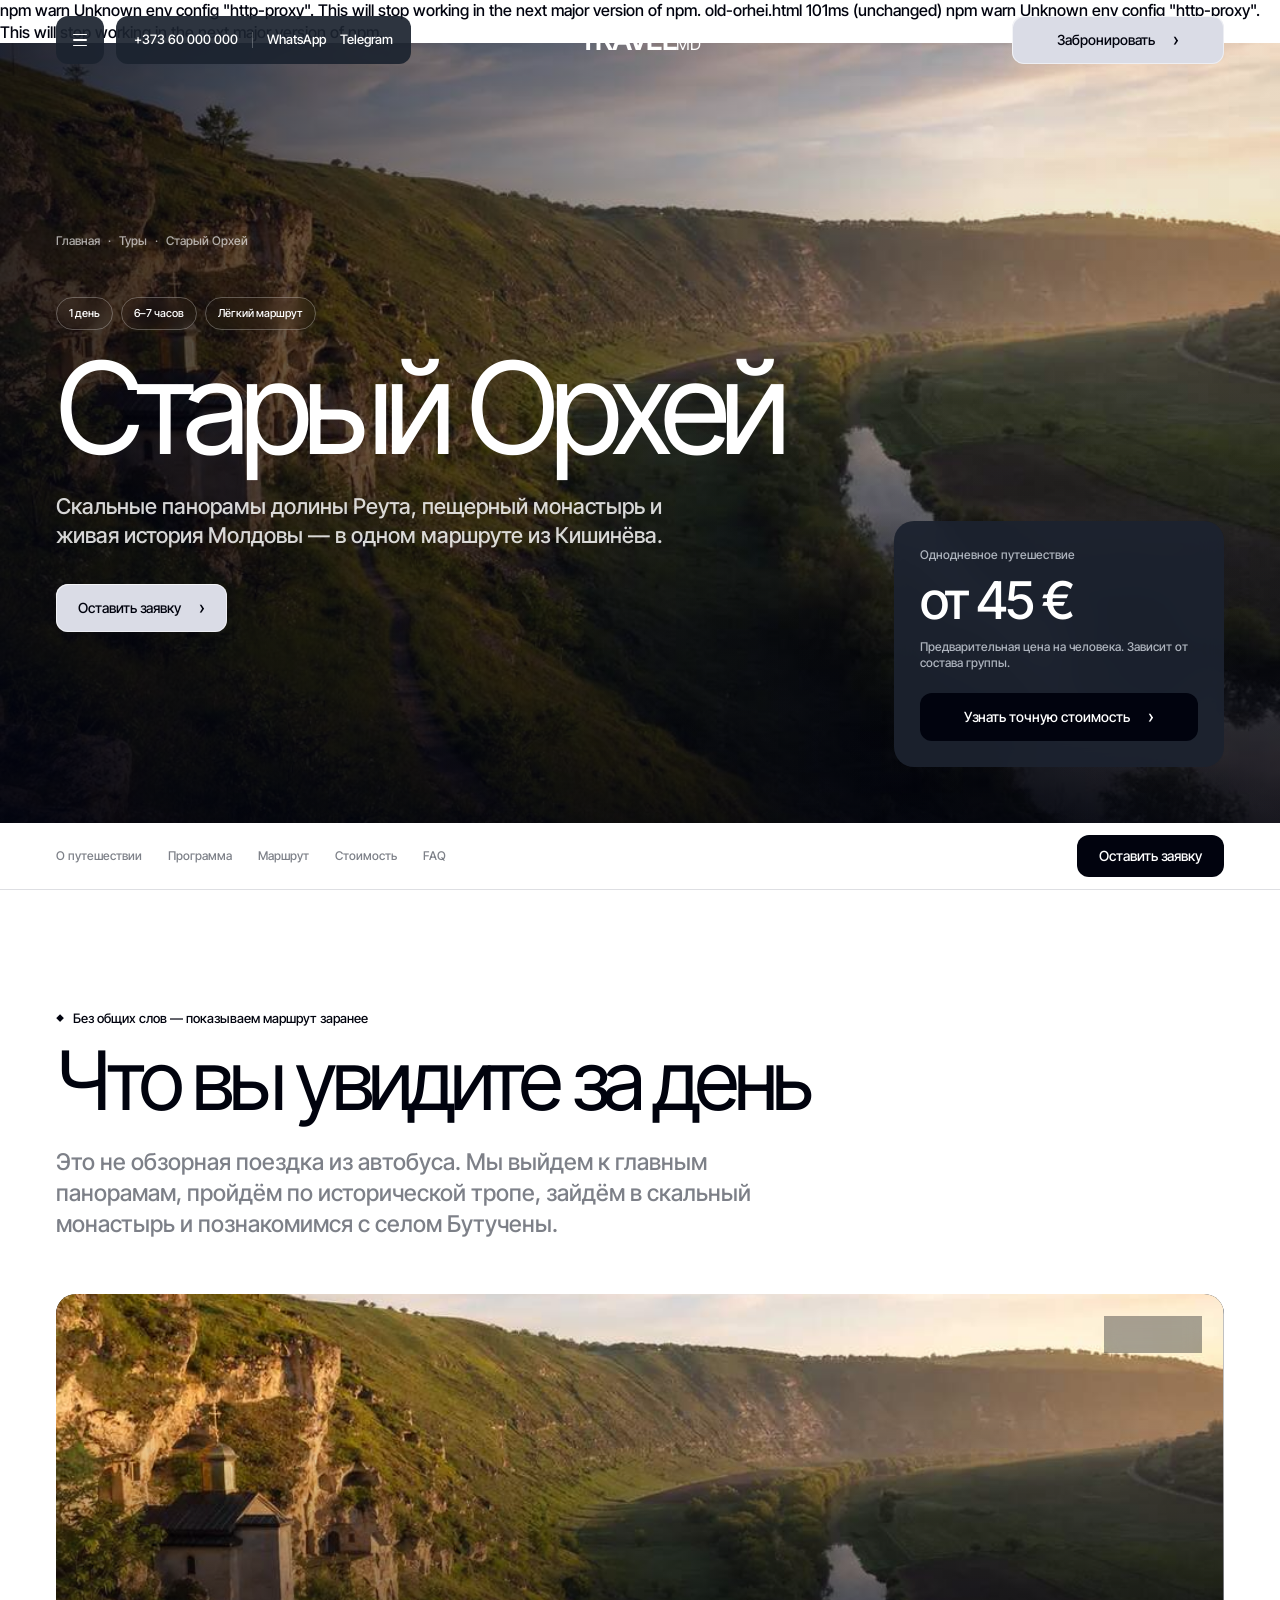
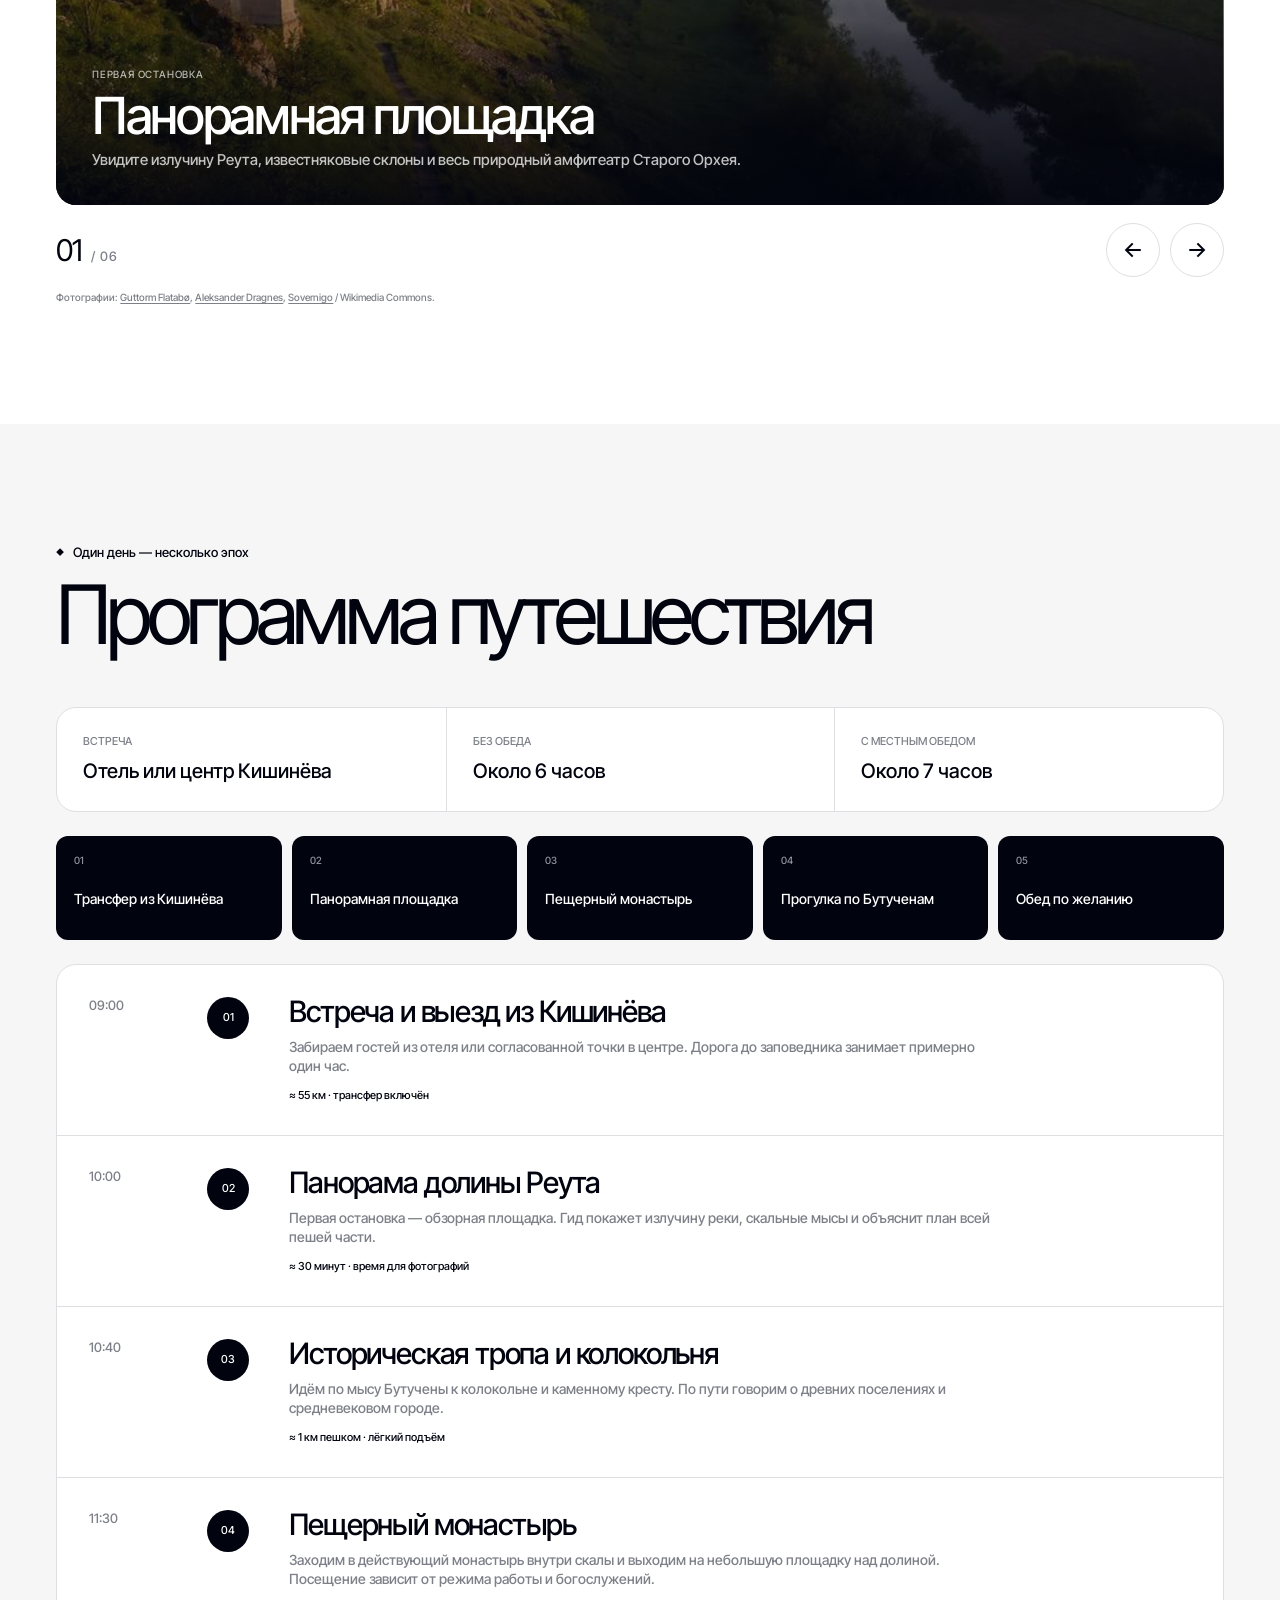
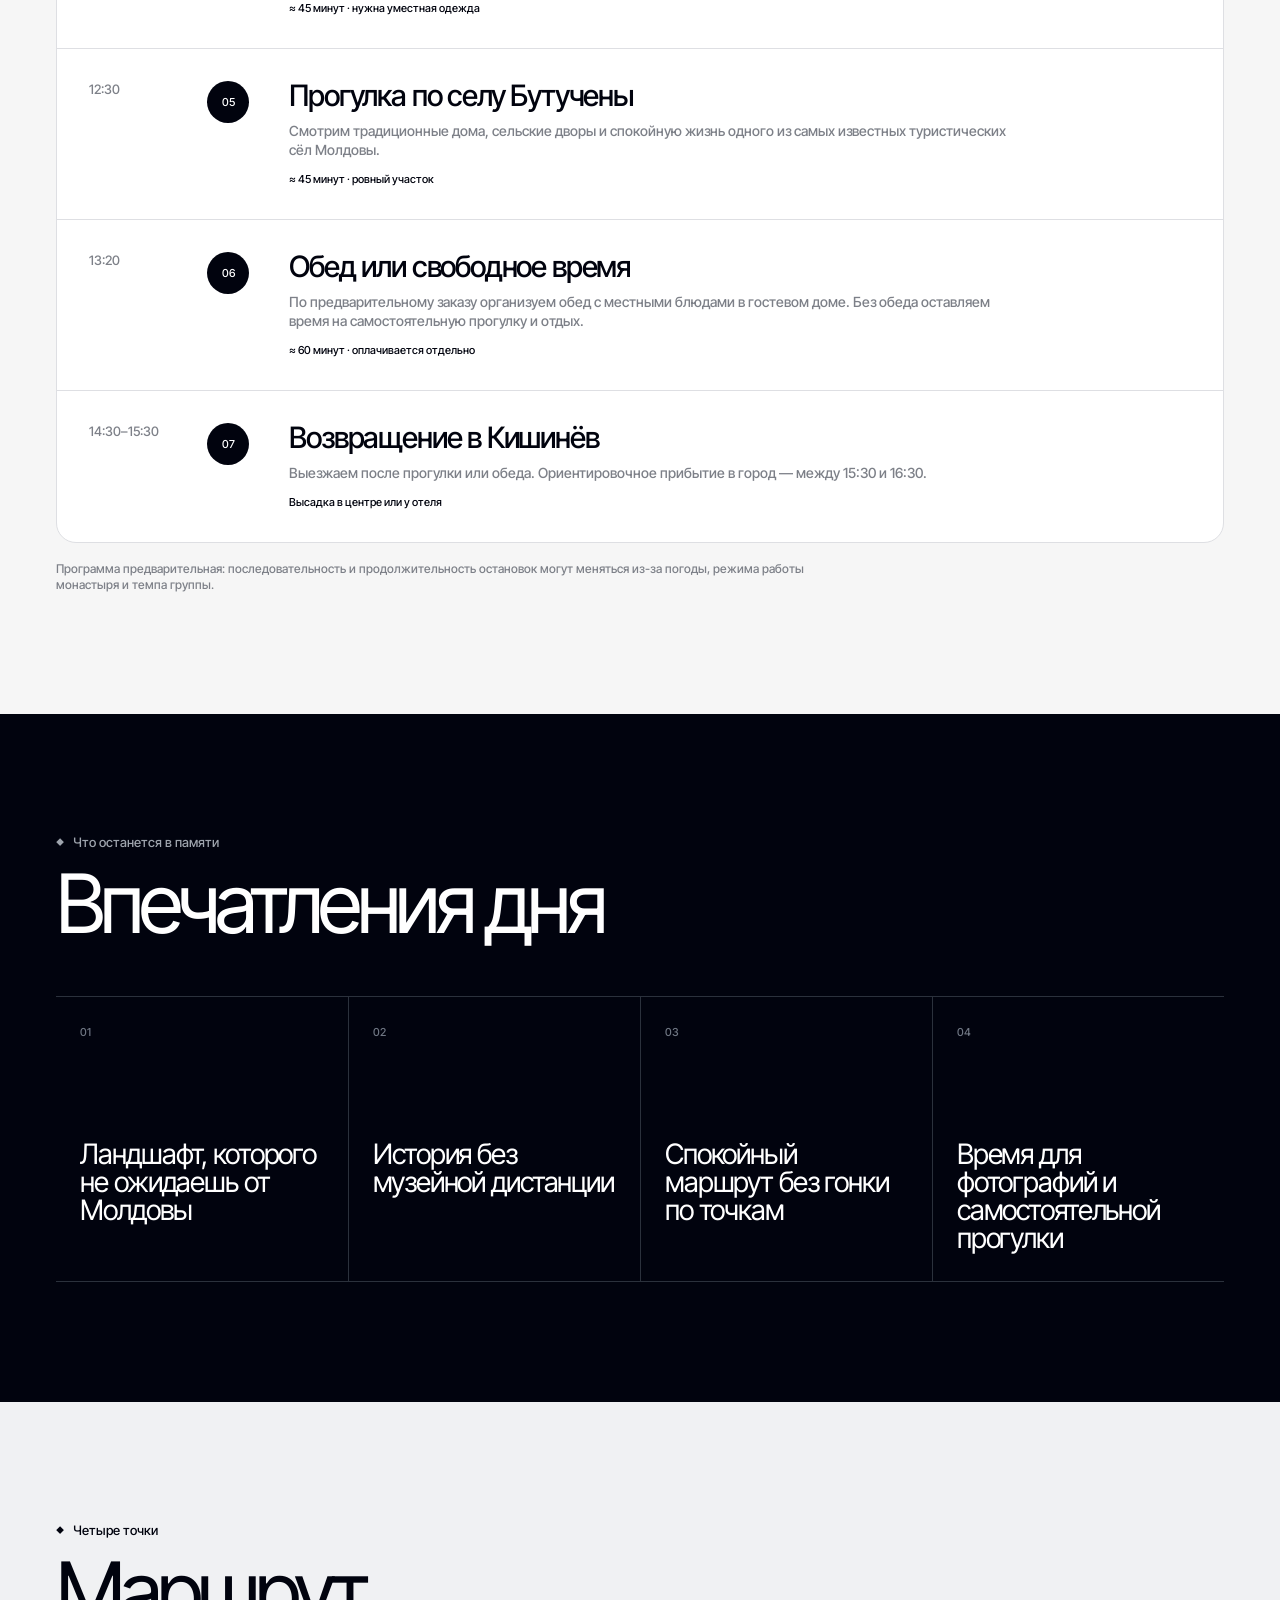
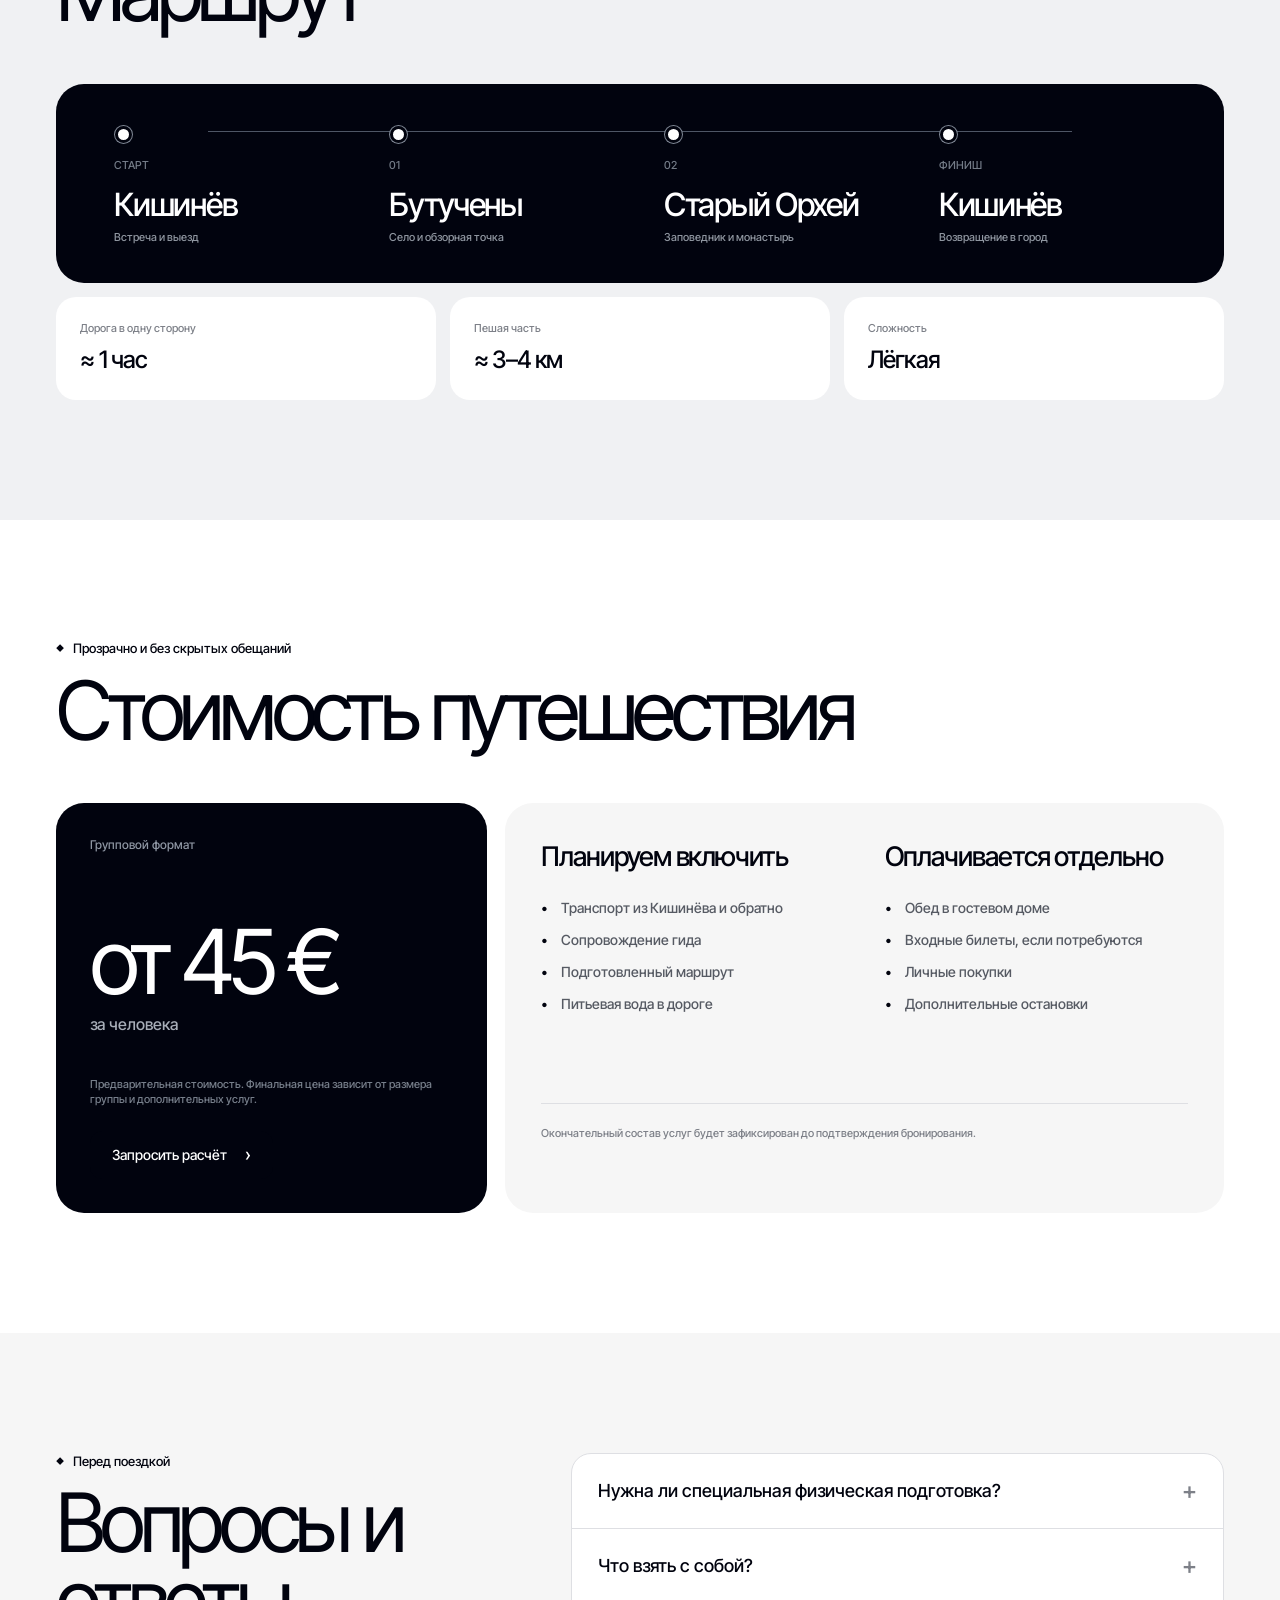
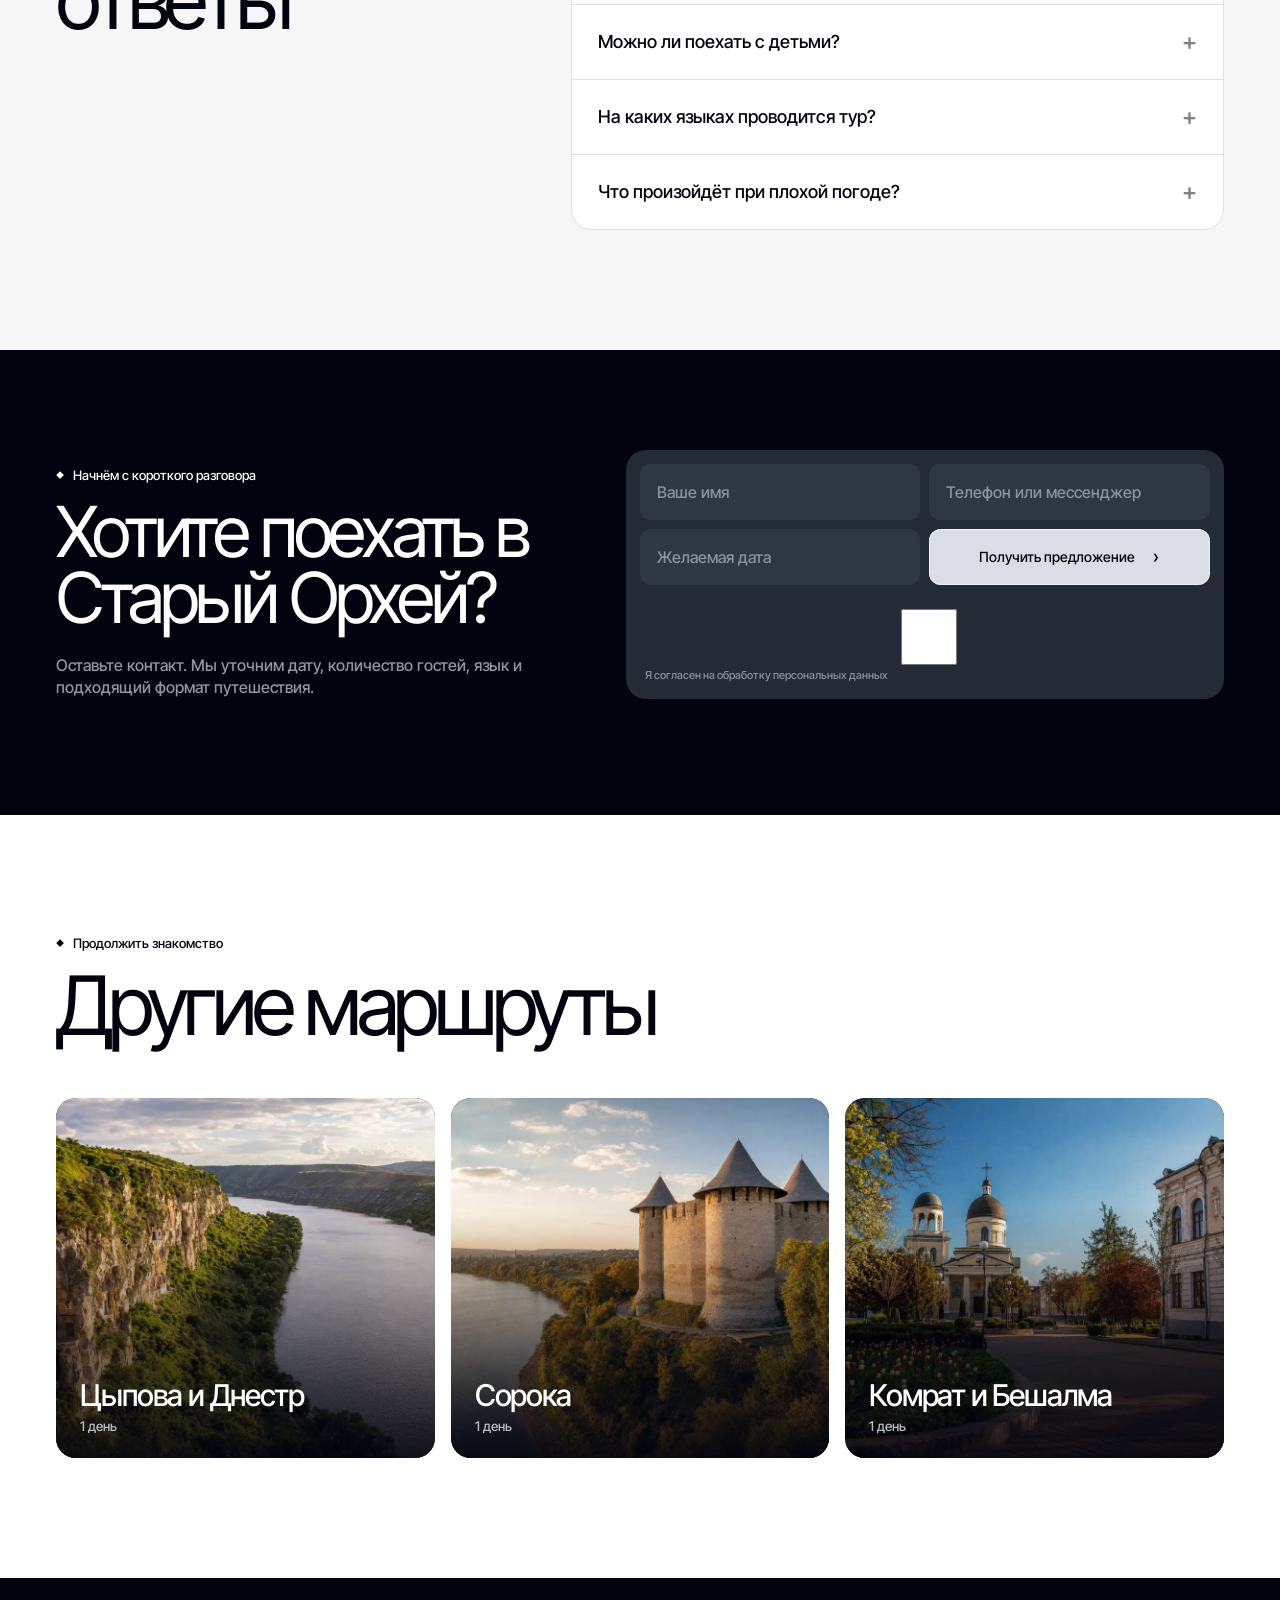
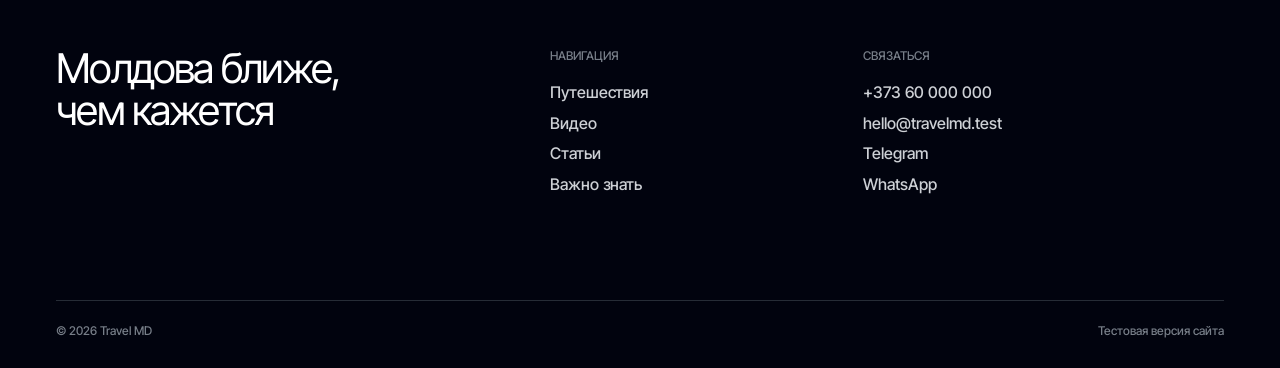
==== commit a09a249f: "Preload Old Orhei slider photos" ====
--- a/old-orhei.html
+++ b/old-orhei.html
@@ -1,3 +1,6 @@
+npm warn Unknown env config "http-proxy". This will stop working in the next major version of npm.
+old-orhei.html 101ms (unchanged)
+npm warn Unknown env config "http-proxy". This will stop working in the next major version of npm.
 <!doctype html>
 <html lang="ru">
   <head>
@@ -179,7 +182,7 @@
                 <img
                   src="./assets/tours/orhei.svg"
                   alt="Панорама долины реки Реут в Старом Орхее"
-                  loading="lazy"
+                  loading="eager"
                 />
                 <div class="tour-photo-card__copy">
                   <span>Первая остановка</span>
@@ -200,7 +203,7 @@
                 <img
                   src="https://upload.wikimedia.org/wikipedia/commons/thumb/3/34/Bell_tower_of_Orheiul_Vechi_%28182371110%29.jpg/960px-Bell_tower_of_Orheiul_Vechi_%28182371110%29.jpg"
                   alt="Колокольня на скальном мысе Старого Орхея"
-                  loading="lazy"
+                  loading="eager"
                 />
                 <div class="tour-photo-card__copy">
                   <span>Историческая тропа</span>
@@ -221,7 +224,7 @@
                 <img
                   src="https://upload.wikimedia.org/wikipedia/commons/thumb/5/51/Cave_Monastery_%281174613494%29.jpg/960px-Cave_Monastery_%281174613494%29.jpg"
                   alt="Помещения пещерного монастыря Старого Орхея"
-                  loading="lazy"
+                  loading="eager"
                 />
                 <div class="tour-photo-card__copy">
                   <span>Главная историческая точка</span>
@@ -242,7 +245,7 @@
                 <img
                   src="https://upload.wikimedia.org/wikipedia/commons/thumb/2/23/Monastery_cave_entrance_%28182416936%29.jpg/960px-Monastery_cave_entrance_%28182416936%29.jpg"
                   alt="Вход в пещерный монастырь Старого Орхея"
-                  loading="lazy"
+                  loading="eager"
                 />
                 <div class="tour-photo-card__copy">
                   <span>Внутри скалы</span>
@@ -263,7 +266,7 @@
                 <img
                   src="https://upload.wikimedia.org/wikipedia/commons/thumb/2/2f/Nice_house_in_Orheiul_Vechi_%28182377980%29.jpg/1280px-Nice_house_in_Orheiul_Vechi_%28182377980%29.jpg"
                   alt="Традиционный дом в селе Бутучены"
-                  loading="lazy"
+                  loading="eager"
                 />
                 <div class="tour-photo-card__copy">
                   <span>Живая Молдова</span>
@@ -284,7 +287,7 @@
                 <img
                   src="https://upload.wikimedia.org/wikipedia/commons/thumb/a/ac/Old_Orhei_dramatic_landscape.jpg/960px-Old_Orhei_dramatic_landscape.jpg"
                   alt="Известняковые склоны Старого Орхея"
-                  loading="lazy"
+                  loading="eager"
                 />
                 <div class="tour-photo-card__copy">
                   <span>Финал прогулки</span>
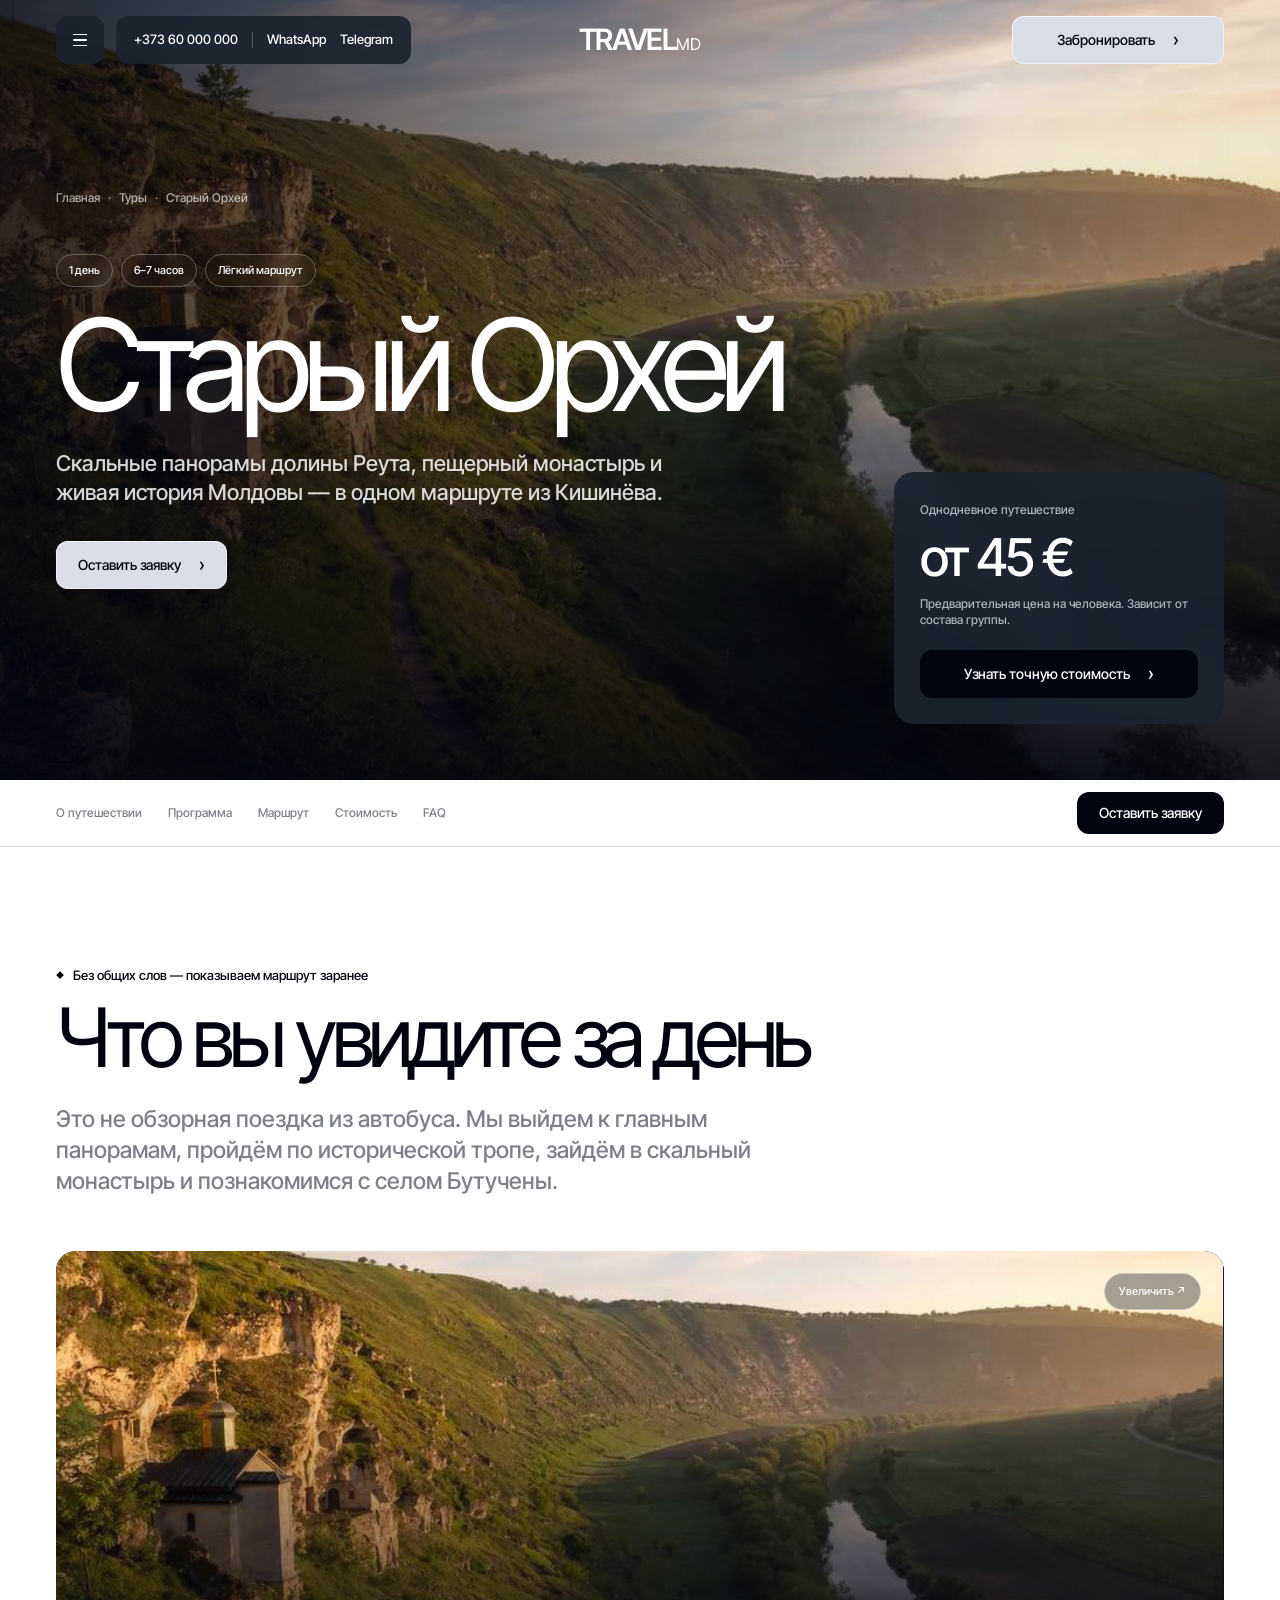
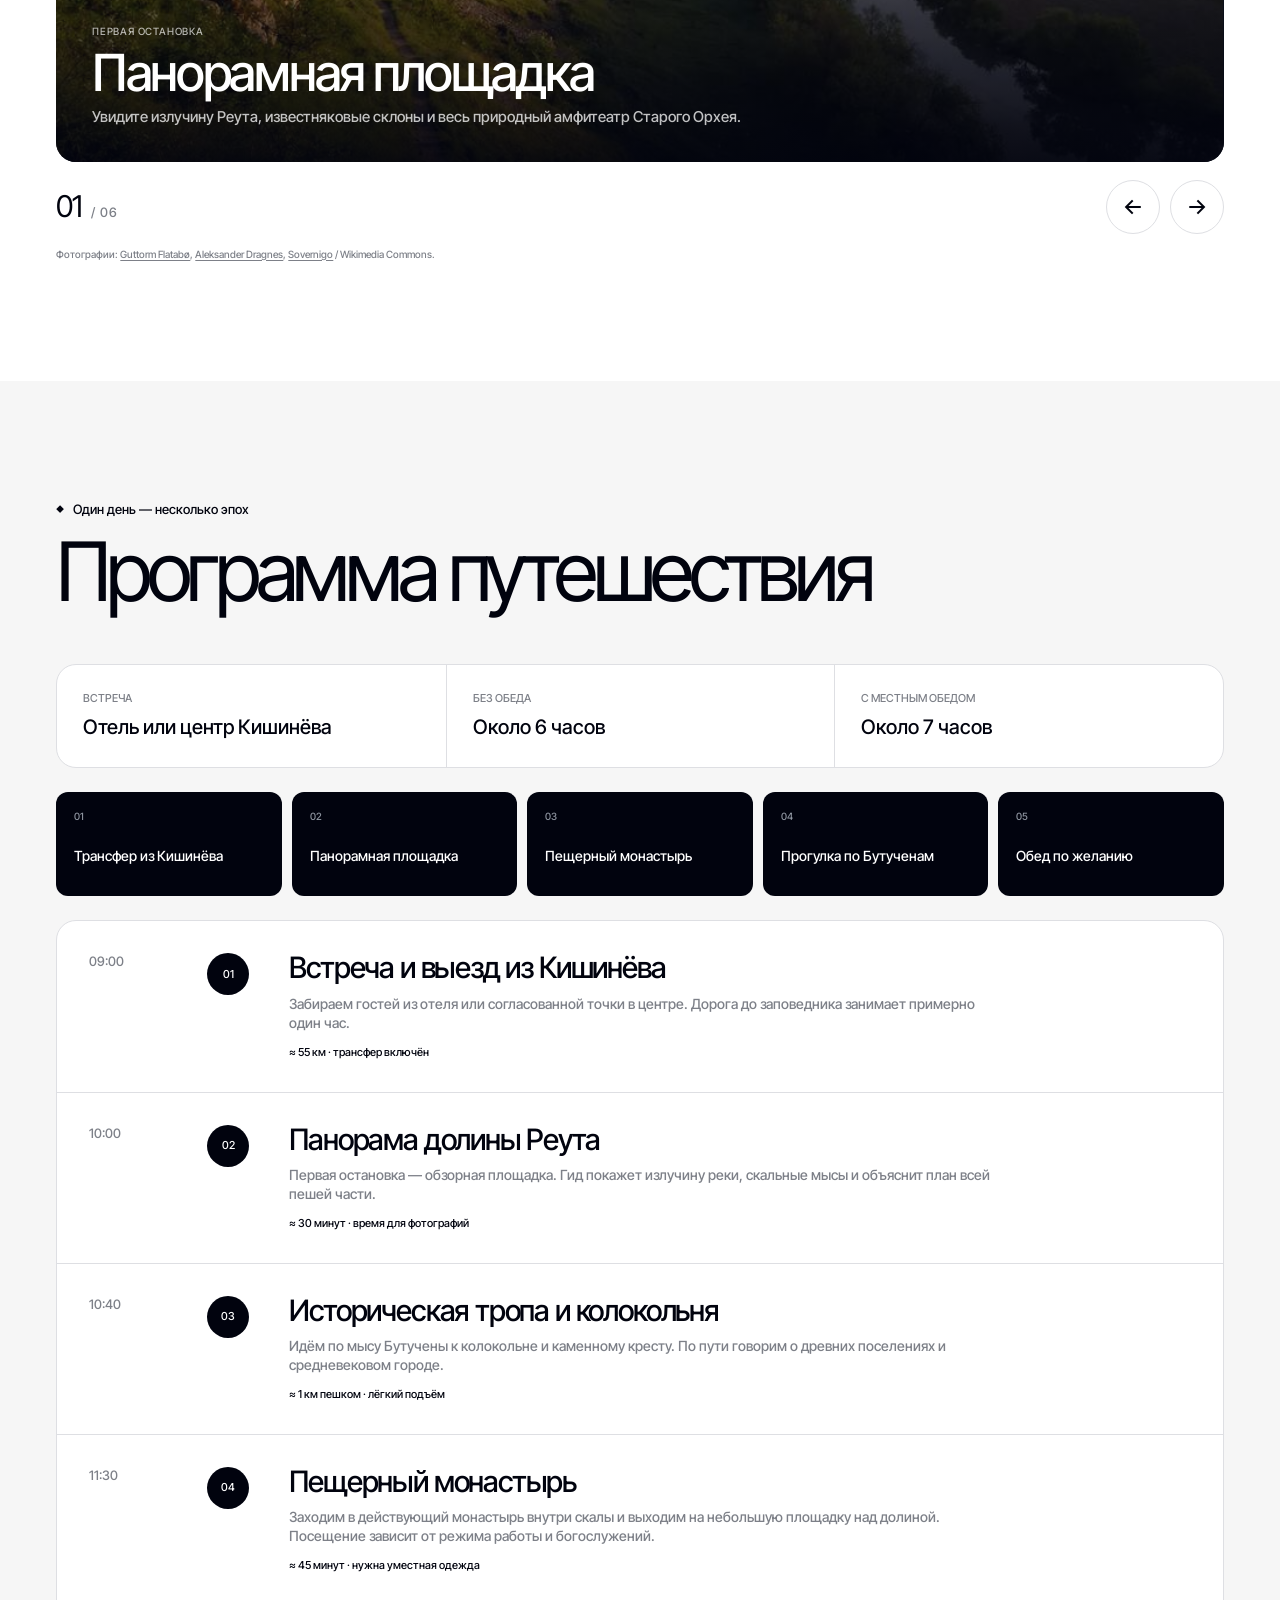
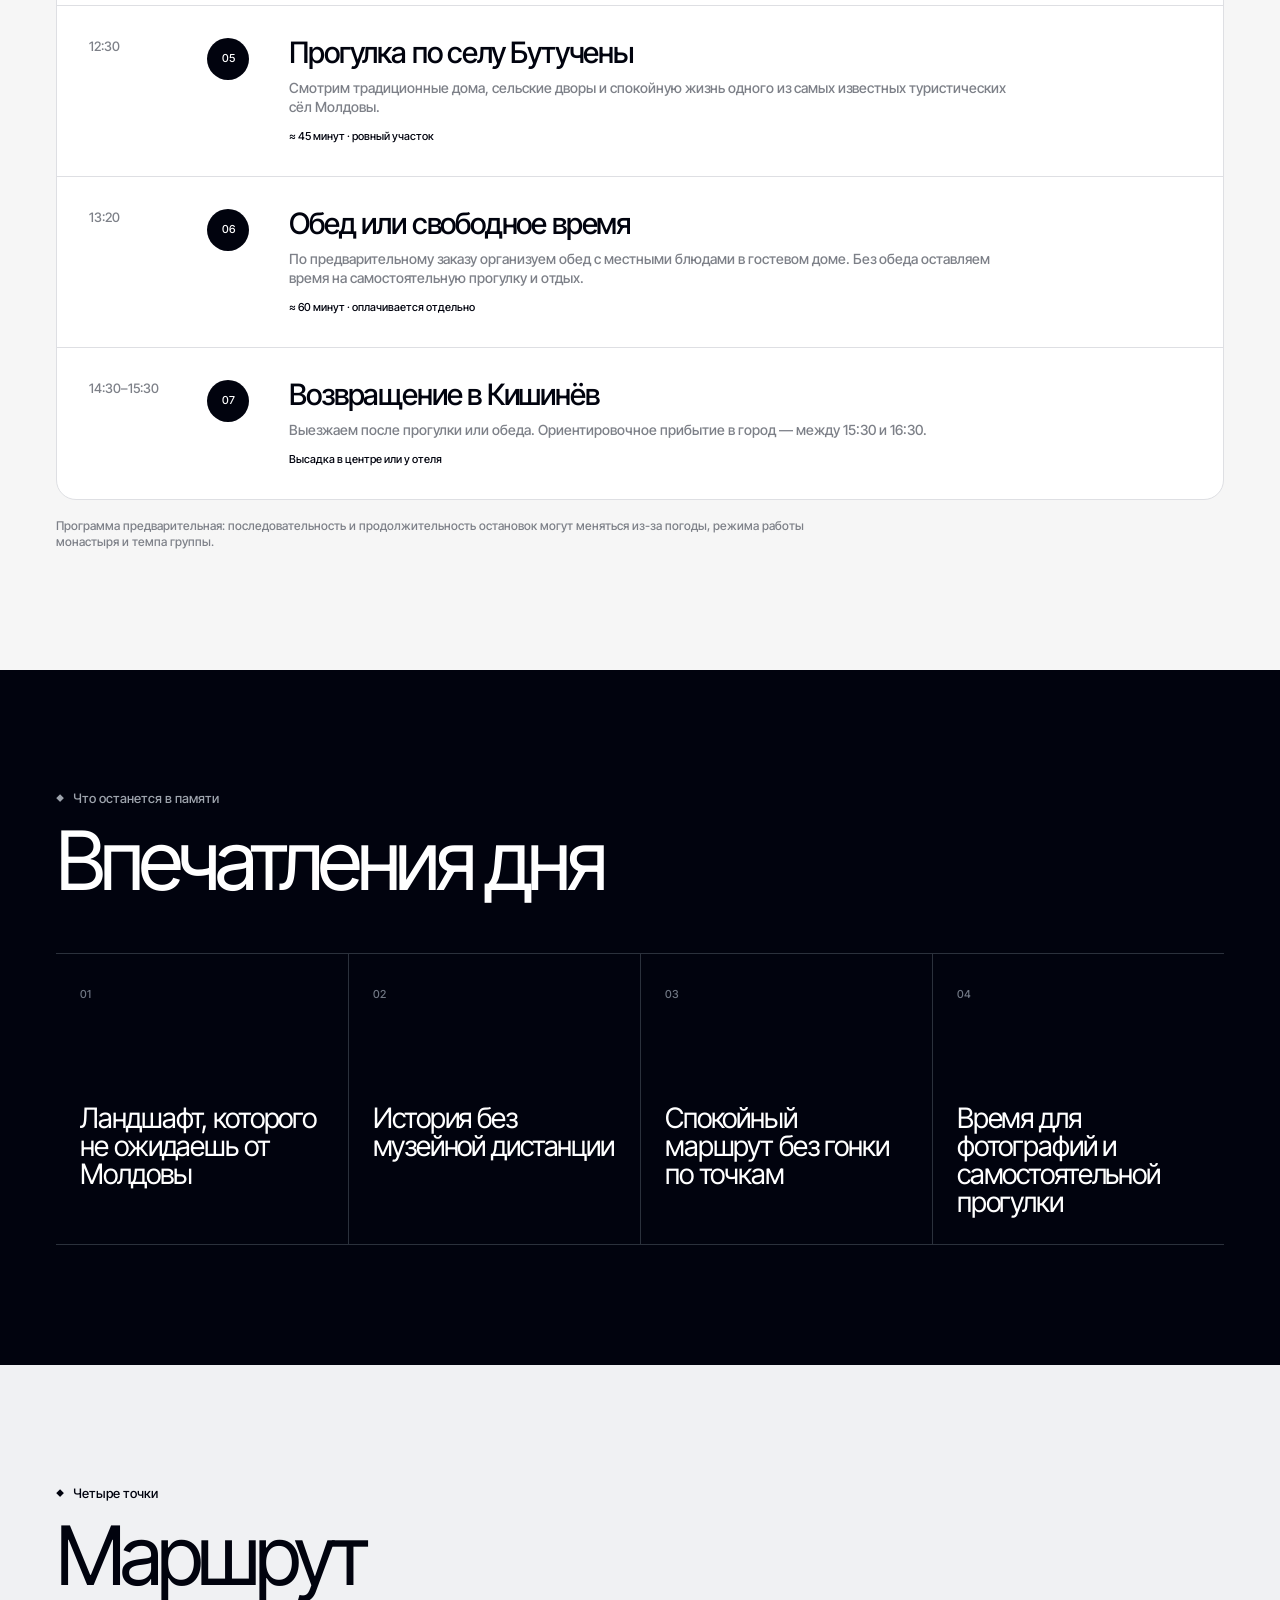
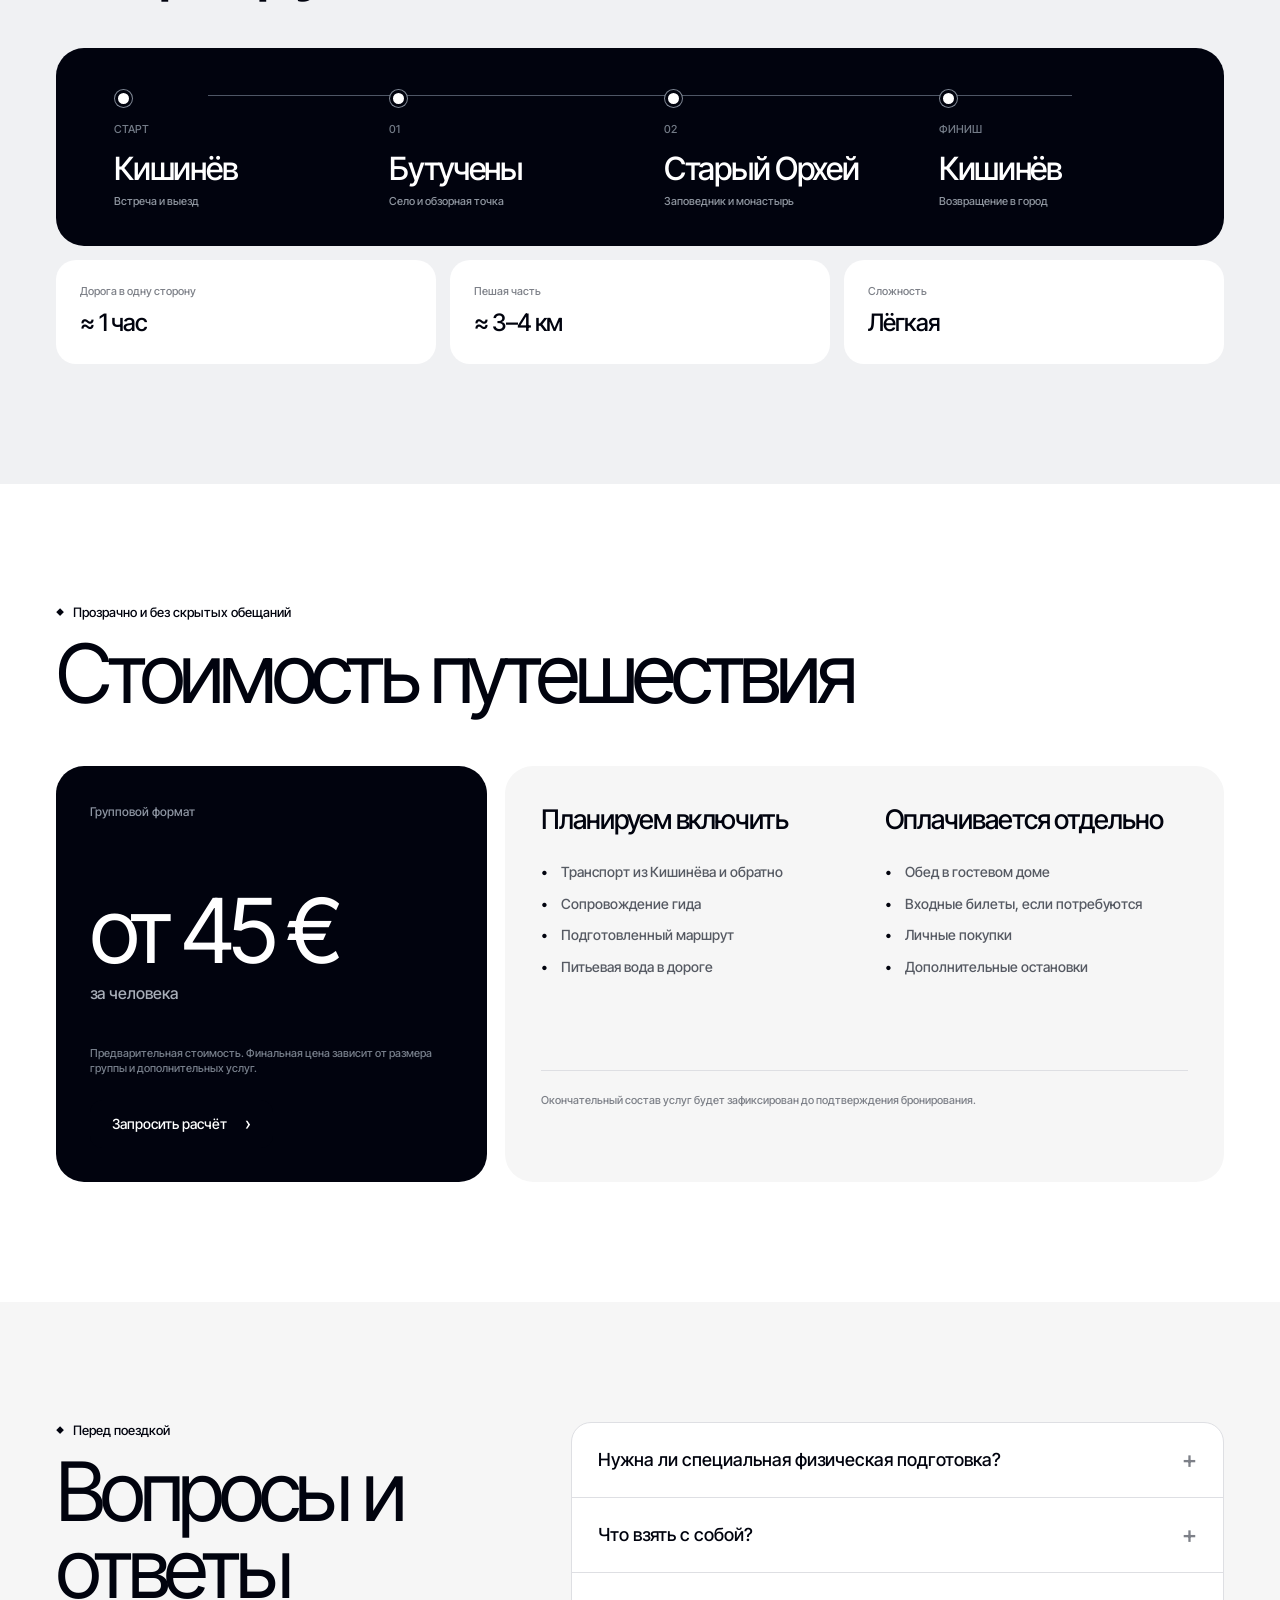
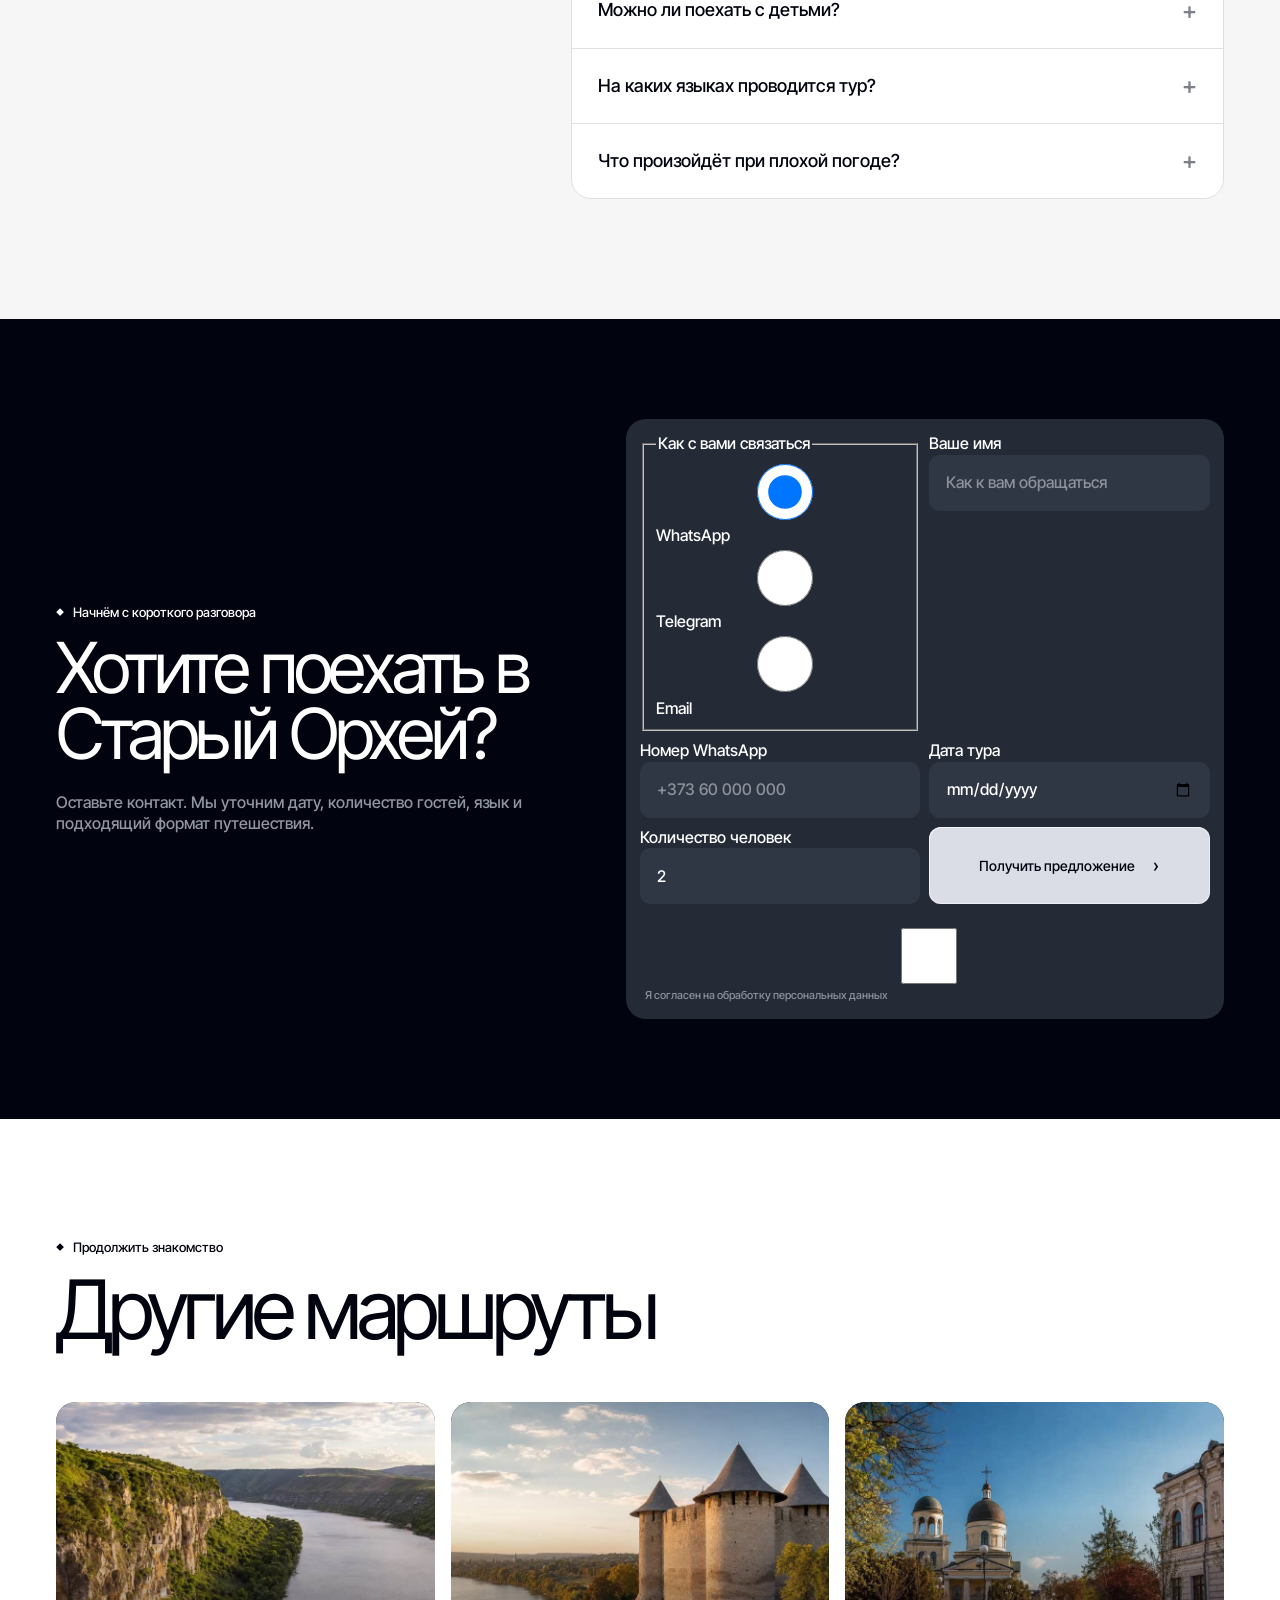
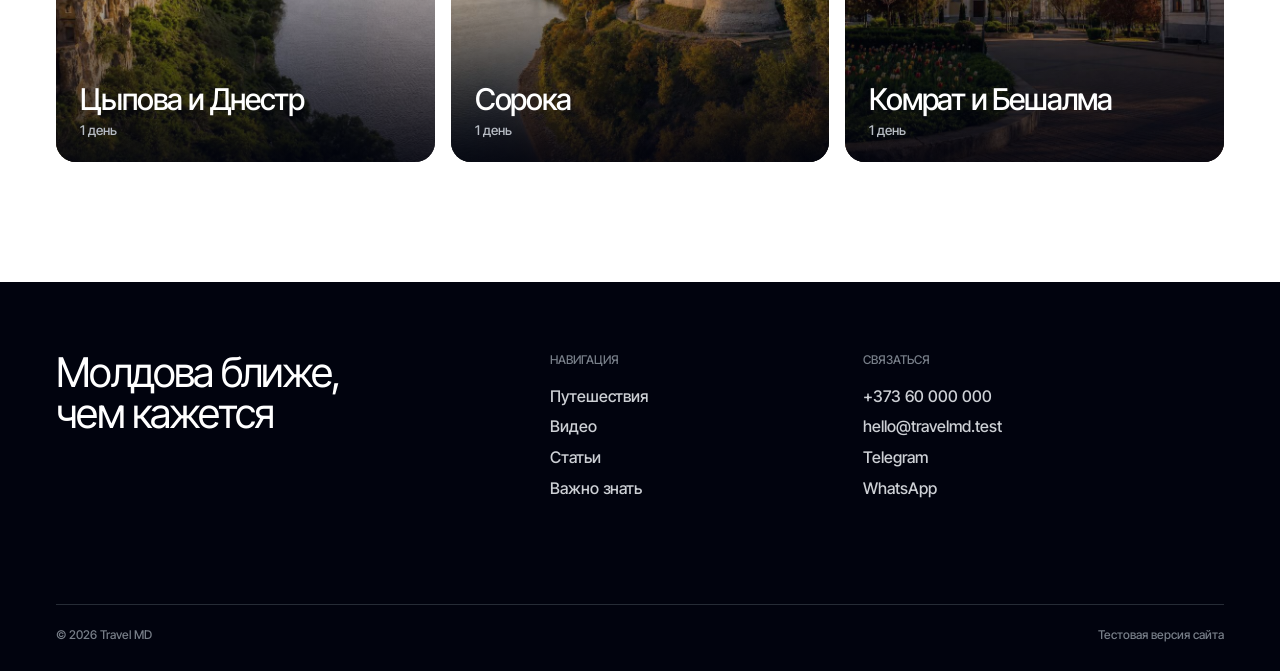
==== commit af36891b: "Add tour contact preferences and trip details" ====
--- a/old-orhei.html
+++ b/old-orhei.html
@@ -1,6 +1,3 @@
-npm warn Unknown env config "http-proxy". This will stop working in the next major version of npm.
-old-orhei.html 101ms (unchanged)
-npm warn Unknown env config "http-proxy". This will stop working in the next major version of npm.
 <!doctype html>
 <html lang="ru">
   <head>
@@ -21,7 +18,7 @@
     <meta property="og:image" content="./assets/tours/orhei.svg" />
     <meta property="og:type" content="website" />
     <title>Тур в Старый Орхей из Кишинёва — Travel MD</title>
-    <link rel="stylesheet" href="./styles.css?v=20260727-3" />
+    <link rel="stylesheet" href="./styles.css?v=20260727-4" />
     <script type="application/ld+json">
       {
         "@context": "https://schema.org",
@@ -642,14 +639,70 @@
           </p>
         </div>
         <form class="tour-booking-form" data-demo-form>
-          <input type="text" name="name" placeholder="Ваше имя" required />
-          <input
-            type="text"
-            name="contact"
-            placeholder="Телефон или мессенджер"
-            required
-          />
-          <input type="text" name="date" placeholder="Желаемая дата" />
+          <fieldset class="tour-contact-method">
+            <legend>Как с вами связаться</legend>
+            <div>
+              <label>
+                <input
+                  type="radio"
+                  name="contact_method"
+                  value="whatsapp"
+                  checked
+                />
+                <span>WhatsApp</span>
+              </label>
+              <label>
+                <input type="radio" name="contact_method" value="telegram" />
+                <span>Telegram</span>
+              </label>
+              <label>
+                <input type="radio" name="contact_method" value="email" />
+                <span>Email</span>
+              </label>
+            </div>
+          </fieldset>
+
+          <label class="tour-booking-field">
+            <span>Ваше имя</span>
+            <input
+              type="text"
+              name="name"
+              placeholder="Как к вам обращаться"
+              required
+            />
+          </label>
+
+          <label class="tour-booking-field">
+            <span data-contact-label>Номер WhatsApp</span>
+            <input
+              type="tel"
+              name="contact"
+              placeholder="+373 60 000 000"
+              autocomplete="tel"
+              inputmode="tel"
+              data-contact-input
+              required
+            />
+          </label>
+
+          <label class="tour-booking-field">
+            <span>Дата тура</span>
+            <input type="date" name="date" data-tour-date required />
+          </label>
+
+          <label class="tour-booking-field">
+            <span>Количество человек</span>
+            <input
+              type="number"
+              name="people"
+              min="1"
+              max="30"
+              value="2"
+              inputmode="numeric"
+              required
+            />
+          </label>
+
           <button class="button" type="submit">
             Получить предложение <span class="button-arrow">›</span>
           </button>
@@ -747,6 +800,6 @@
     </div>
 
     <div class="toast" role="status" aria-live="polite"></div>
-    <script src="./script.js?v=20260727-3"></script>
+    <script src="./script.js?v=20260727-4"></script>
   </body>
 </html>
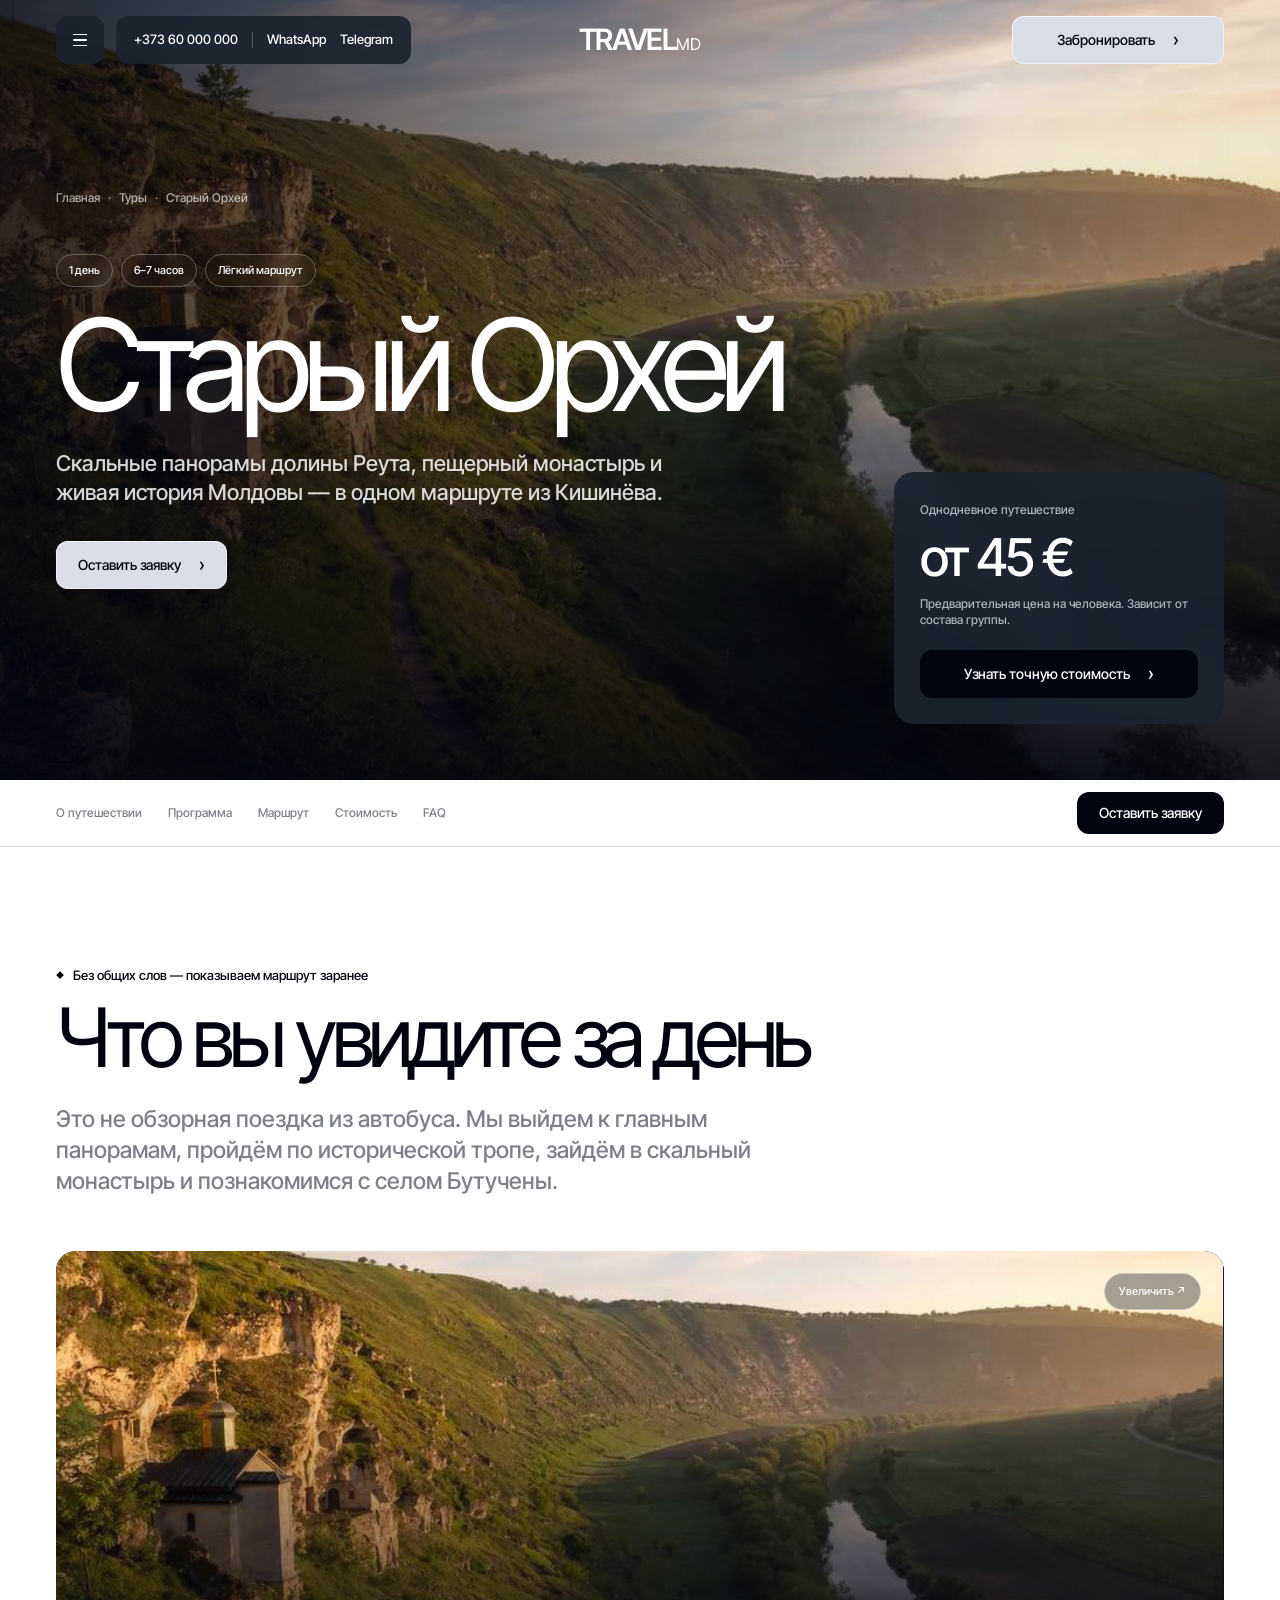
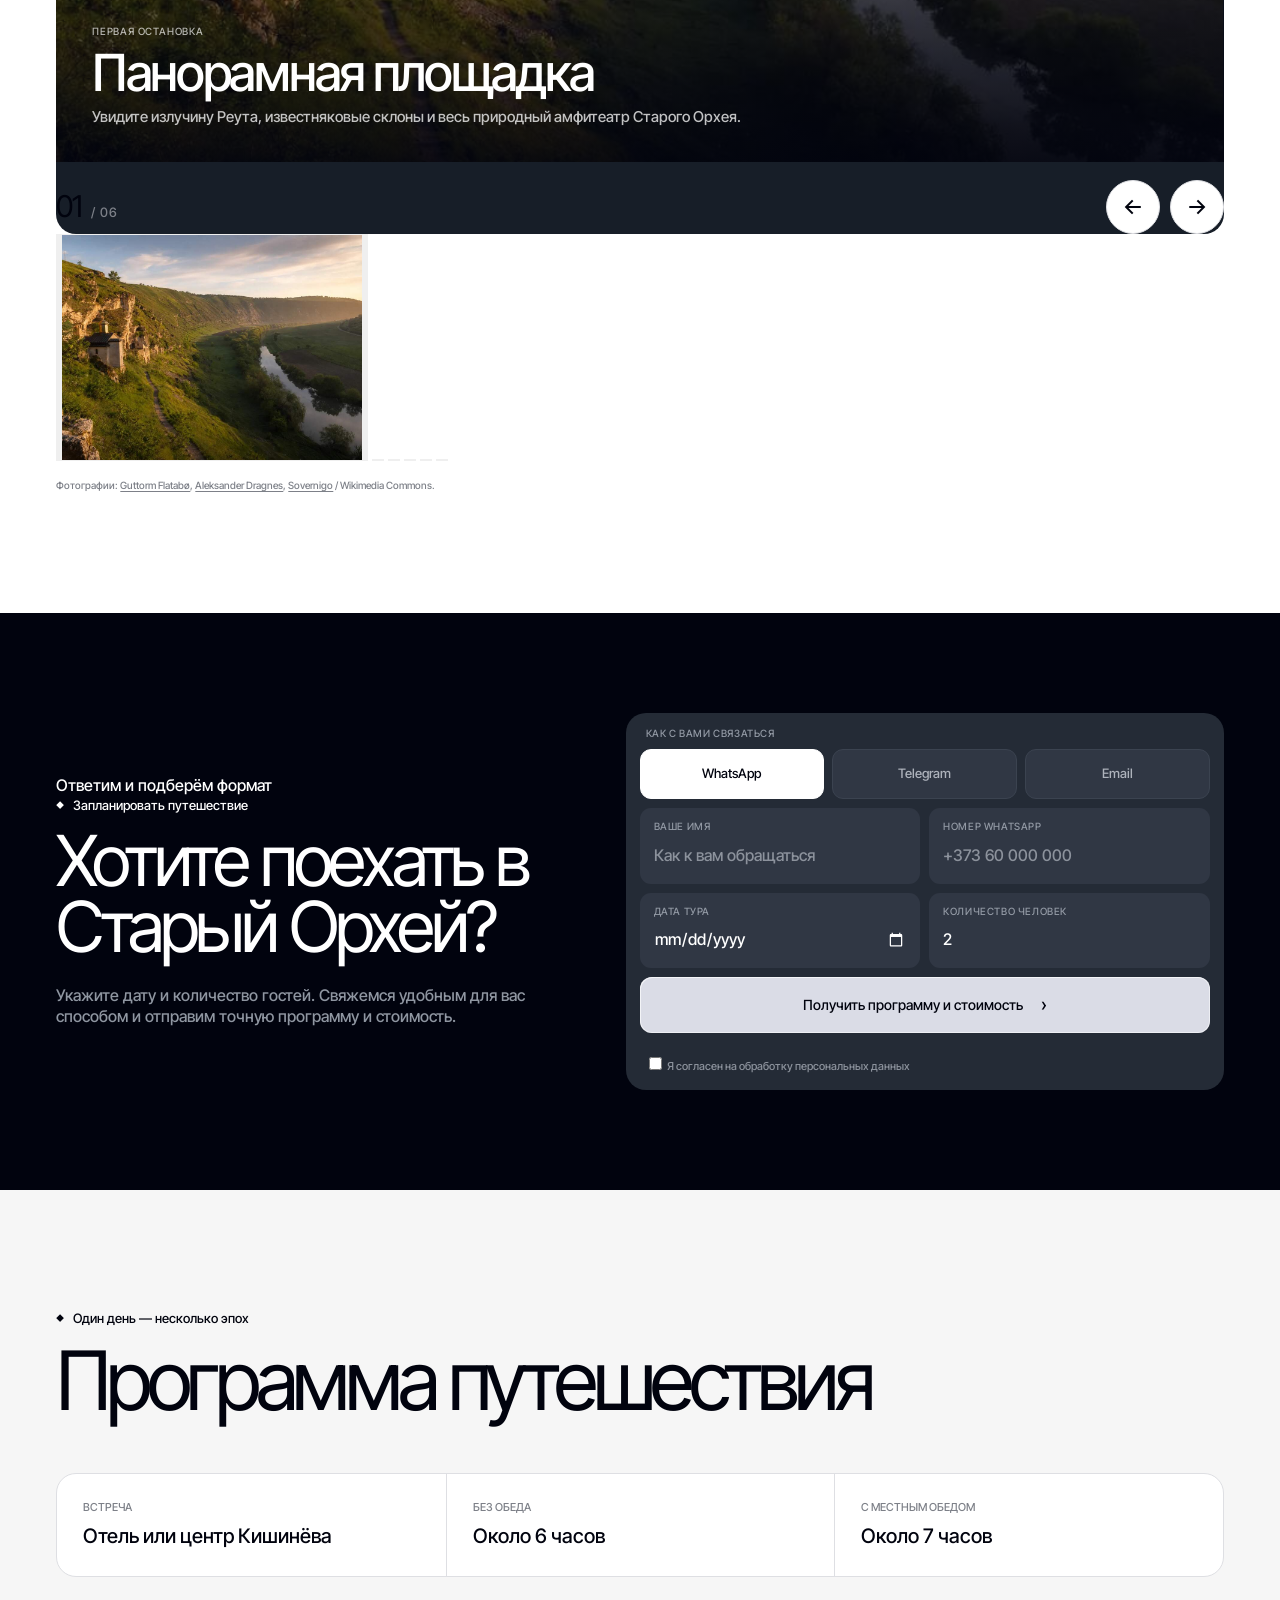
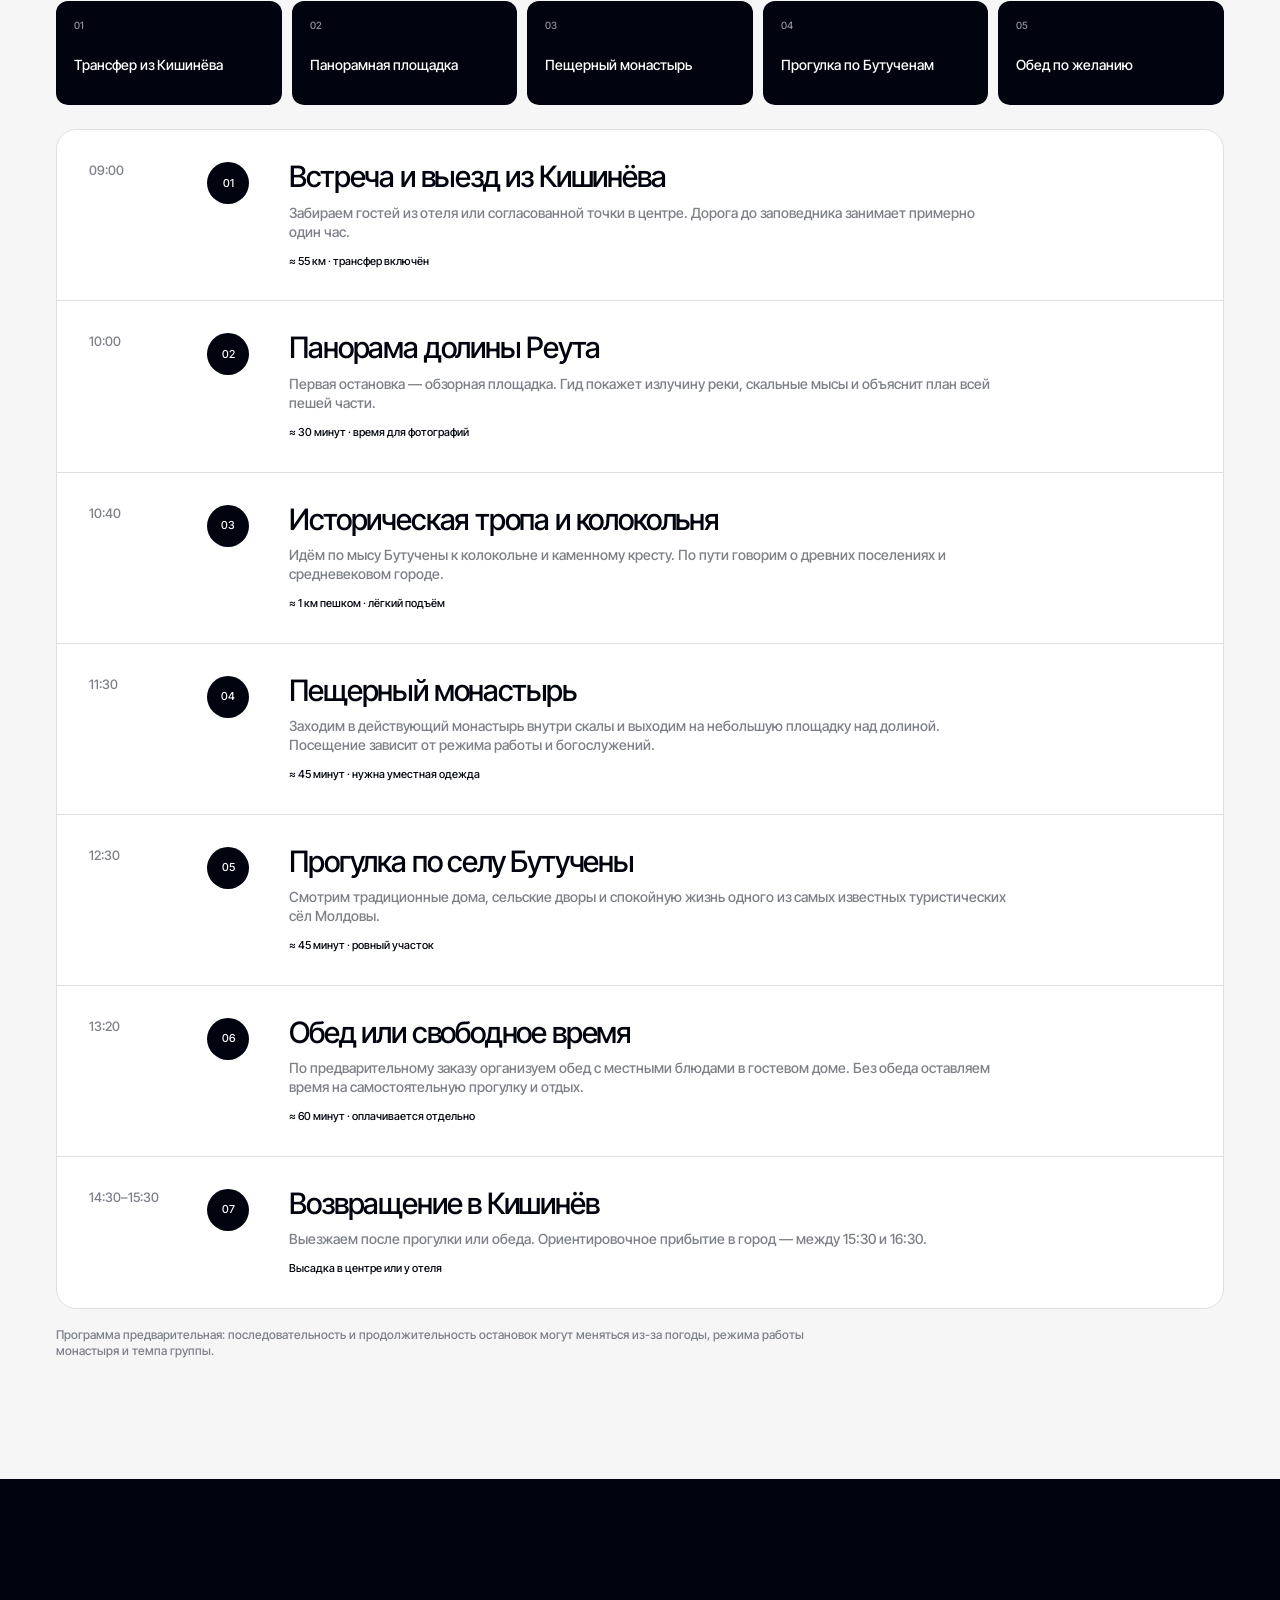
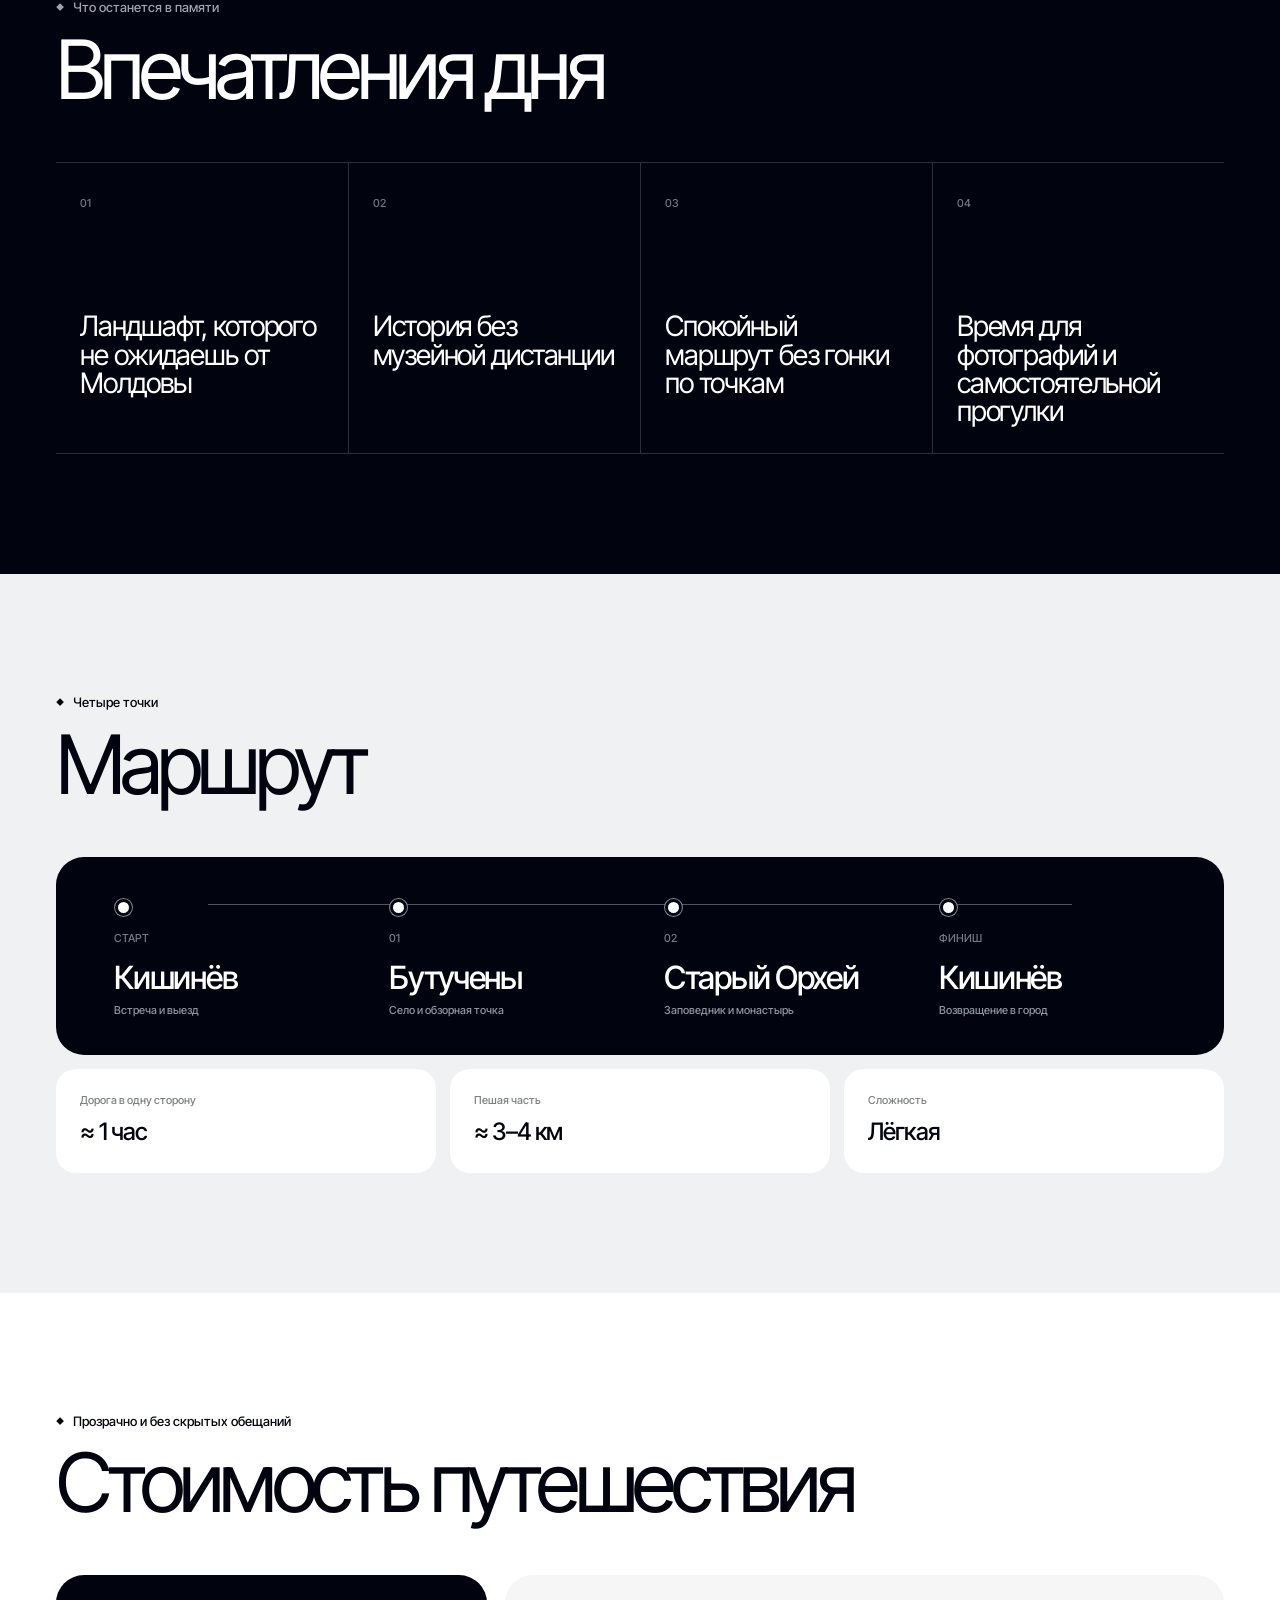
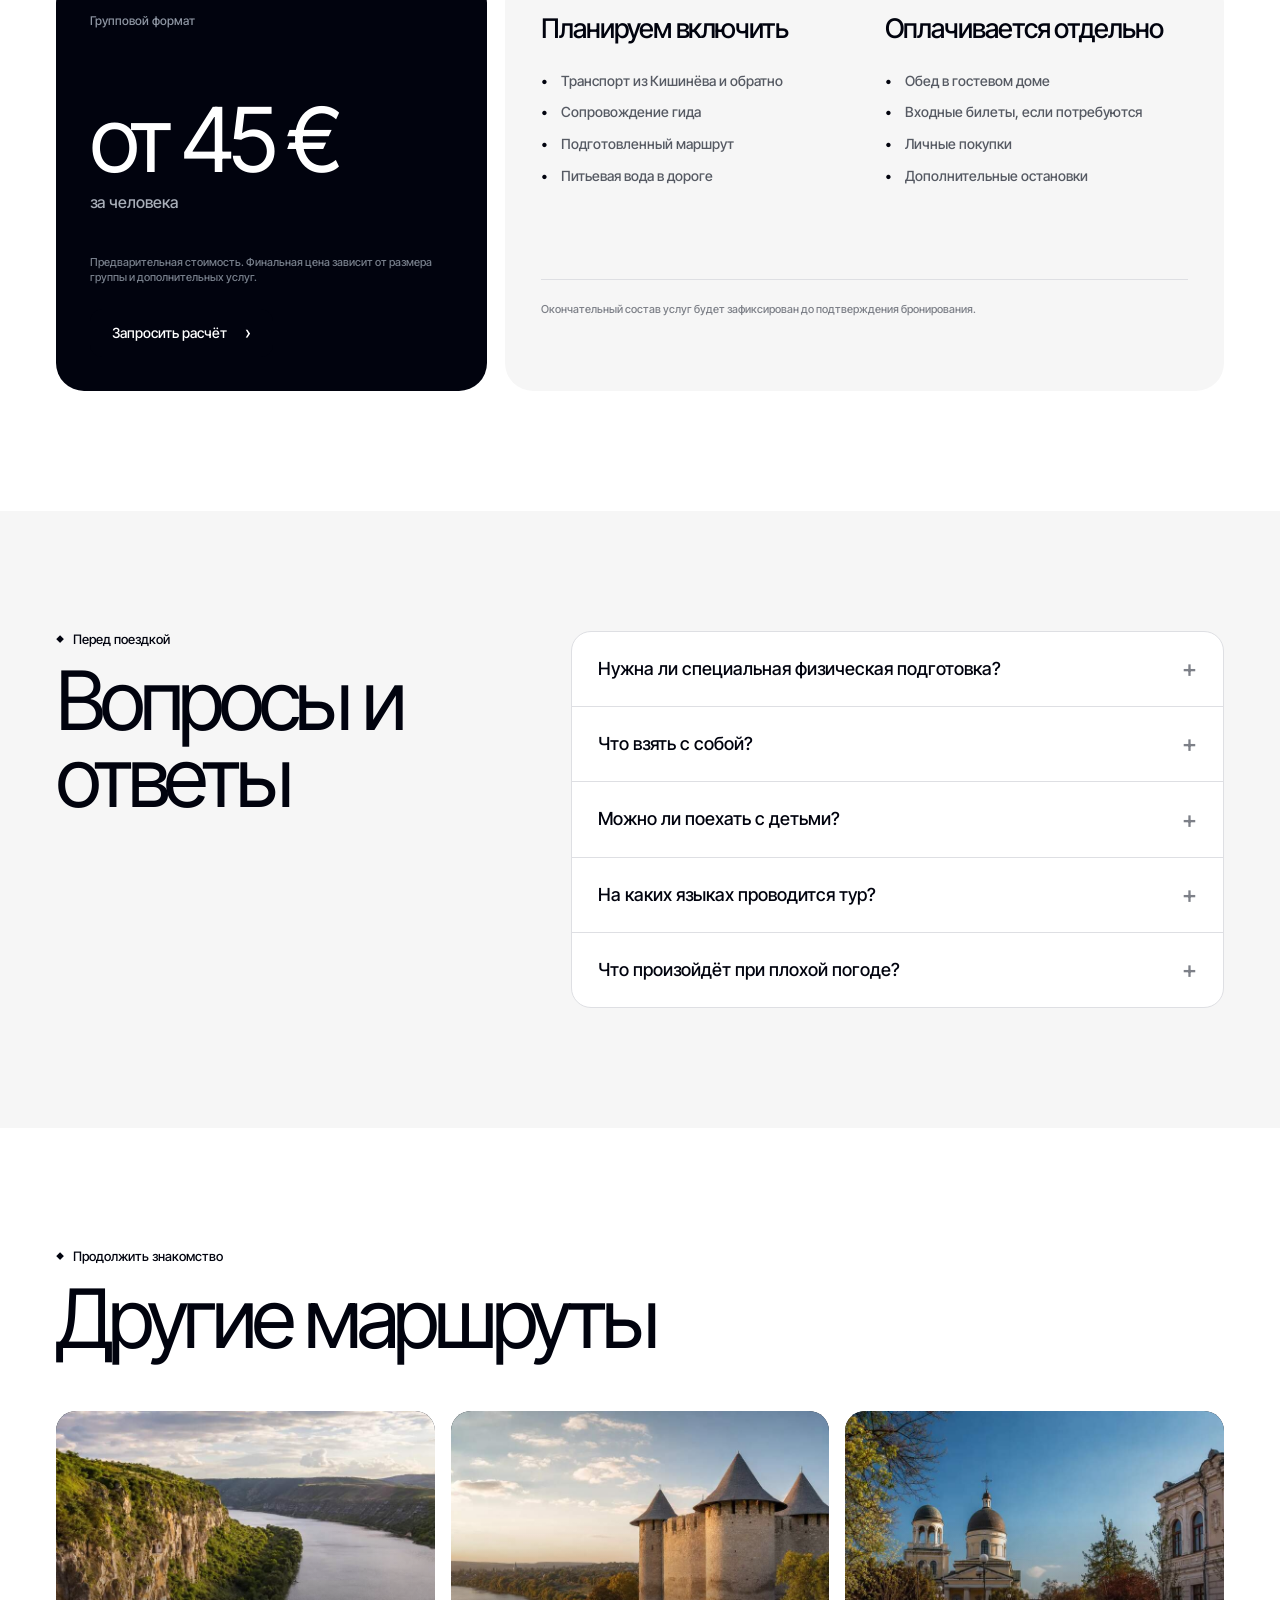
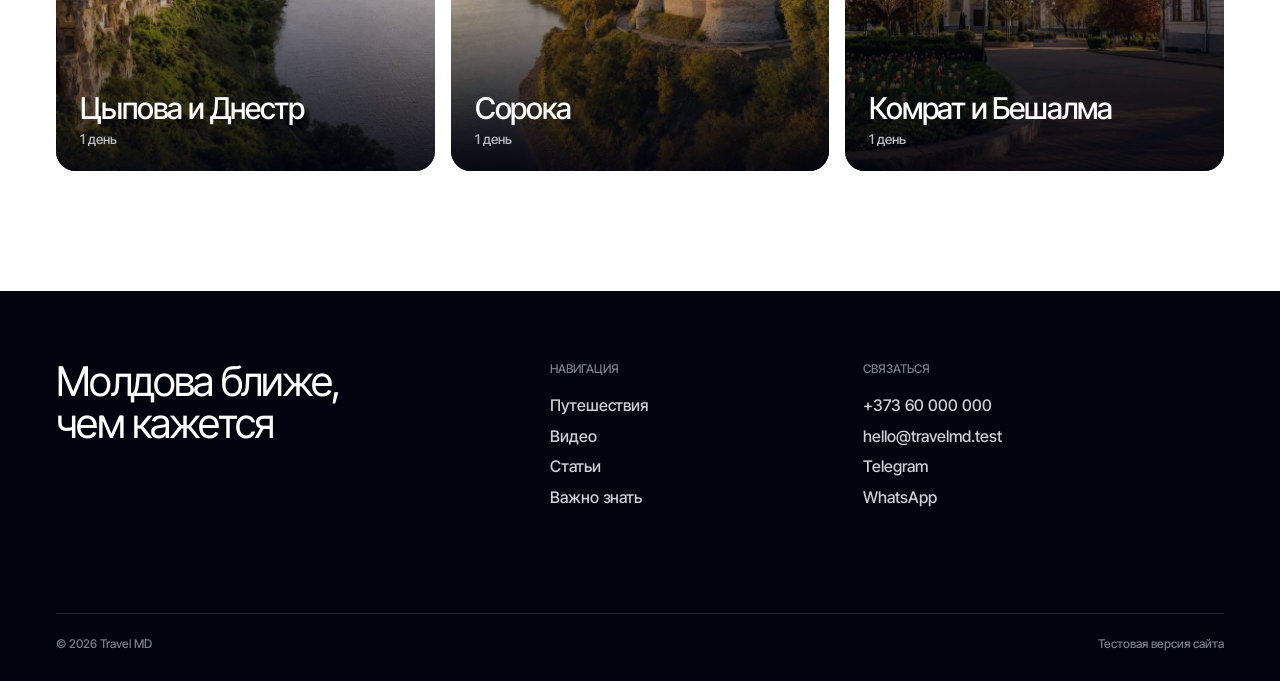
==== commit 231970f4: "Move booking form and expand tour gallery controls" ====
--- a/old-orhei.html
+++ b/old-orhei.html
@@ -18,7 +18,7 @@
     <meta property="og:image" content="./assets/tours/orhei.svg" />
     <meta property="og:type" content="website" />
     <title>Тур в Старый Орхей из Кишинёва — Travel MD</title>
-    <link rel="stylesheet" href="./styles.css?v=20260727-4" />
+    <link rel="stylesheet" href="./styles.css?v=20260727-5" />
     <script type="application/ld+json">
       {
         "@context": "https://schema.org",
@@ -296,31 +296,98 @@
                 </div>
               </a>
             </div>
+
+            <div class="tour-photo-slider__controls">
+              <span class="tour-photo-slider__counter" aria-live="polite">
+                <strong data-tour-slider-current>01</strong>
+                <span>/ 06</span>
+              </span>
+              <div class="tour-photo-slider__buttons">
+                <button
+                  class="tour-photo-slider__button"
+                  type="button"
+                  data-tour-slider-prev
+                  aria-label="Предыдущая фотография"
+                >
+                  ←
+                </button>
+                <button
+                  class="tour-photo-slider__button"
+                  type="button"
+                  data-tour-slider-next
+                  aria-label="Следующая фотография"
+                >
+                  →
+                </button>
+              </div>
+            </div>
           </div>
 
-          <div class="tour-photo-slider__controls">
-            <span class="tour-photo-slider__counter" aria-live="polite">
-              <strong data-tour-slider-current>01</strong>
-              <span>/ 06</span>
-            </span>
-            <div class="tour-photo-slider__buttons">
-              <button
-                class="tour-photo-slider__button"
-                type="button"
-                data-tour-slider-prev
-                aria-label="Предыдущая фотография"
-              >
-                ←
-              </button>
-              <button
-                class="tour-photo-slider__button"
-                type="button"
-                data-tour-slider-next
-                aria-label="Следующая фотография"
-              >
-                →
-              </button>
-            </div>
+          <div class="tour-photo-thumbnails" aria-label="Выбрать фотографию">
+            <button
+              class="tour-photo-thumbnail is-active"
+              type="button"
+              data-tour-slider-thumb
+              aria-label="Показать фотографию 1: Панорамная площадка"
+              aria-current="true"
+            >
+              <img src="./assets/tours/orhei.svg" alt="" />
+            </button>
+            <button
+              class="tour-photo-thumbnail"
+              type="button"
+              data-tour-slider-thumb
+              aria-label="Показать фотографию 2: Колокольня"
+            >
+              <img
+                src="https://upload.wikimedia.org/wikipedia/commons/thumb/3/34/Bell_tower_of_Orheiul_Vechi_%28182371110%29.jpg/960px-Bell_tower_of_Orheiul_Vechi_%28182371110%29.jpg"
+                alt=""
+              />
+            </button>
+            <button
+              class="tour-photo-thumbnail"
+              type="button"
+              data-tour-slider-thumb
+              aria-label="Показать фотографию 3: Пещерный монастырь"
+            >
+              <img
+                src="https://upload.wikimedia.org/wikipedia/commons/thumb/5/51/Cave_Monastery_%281174613494%29.jpg/960px-Cave_Monastery_%281174613494%29.jpg"
+                alt=""
+              />
+            </button>
+            <button
+              class="tour-photo-thumbnail"
+              type="button"
+              data-tour-slider-thumb
+              aria-label="Показать фотографию 4: Монастырские кельи"
+            >
+              <img
+                src="https://upload.wikimedia.org/wikipedia/commons/thumb/2/23/Monastery_cave_entrance_%28182416936%29.jpg/960px-Monastery_cave_entrance_%28182416936%29.jpg"
+                alt=""
+              />
+            </button>
+            <button
+              class="tour-photo-thumbnail"
+              type="button"
+              data-tour-slider-thumb
+              aria-label="Показать фотографию 5: Село Бутучены"
+            >
+              <img
+                src="https://upload.wikimedia.org/wikipedia/commons/thumb/2/2f/Nice_house_in_Orheiul_Vechi_%28182377980%29.jpg/1280px-Nice_house_in_Orheiul_Vechi_%28182377980%29.jpg"
+                alt=""
+              />
+            </button>
+            <button
+              class="tour-photo-thumbnail"
+              type="button"
+              data-tour-slider-thumb
+              aria-label="Показать фотографию 6: Долина Реута"
+            >
+              <img
+                src="https://upload.wikimedia.org/wikipedia/commons/thumb/a/ac/Old_Orhei_dramatic_landscape.jpg/960px-Old_Orhei_dramatic_landscape.jpg"
+                alt=""
+              />
+            </button>
           </div>
         </div>
 
@@ -346,6 +413,92 @@
           >
           / Wikimedia Commons.
         </p>
+      </section>
+
+      <section class="tour-booking tour-booking--featured" id="booking">
+        <div class="tour-booking-copy">
+          <span class="tour-booking-badge">Ответим и подберём формат</span>
+          <p class="eyebrow">Запланировать путешествие</p>
+          <h2>Хотите поехать в Старый Орхей?</h2>
+          <p>
+            Укажите дату и количество гостей. Свяжемся удобным для вас способом
+            и отправим точную программу и стоимость.
+          </p>
+        </div>
+        <form class="tour-booking-form" data-demo-form>
+          <fieldset class="tour-contact-method">
+            <legend>Как с вами связаться</legend>
+            <div>
+              <label>
+                <input
+                  type="radio"
+                  name="contact_method"
+                  value="whatsapp"
+                  checked
+                />
+                <span>WhatsApp</span>
+              </label>
+              <label>
+                <input type="radio" name="contact_method" value="telegram" />
+                <span>Telegram</span>
+              </label>
+              <label>
+                <input type="radio" name="contact_method" value="email" />
+                <span>Email</span>
+              </label>
+            </div>
+          </fieldset>
+
+          <label class="tour-booking-field">
+            <span>Ваше имя</span>
+            <input
+              type="text"
+              name="name"
+              placeholder="Как к вам обращаться"
+              required
+            />
+          </label>
+
+          <label class="tour-booking-field">
+            <span data-contact-label>Номер WhatsApp</span>
+            <input
+              type="tel"
+              name="contact"
+              placeholder="+373 60 000 000"
+              autocomplete="tel"
+              inputmode="tel"
+              data-contact-input
+              required
+            />
+          </label>
+
+          <label class="tour-booking-field">
+            <span>Дата тура</span>
+            <input type="date" name="date" data-tour-date required />
+          </label>
+
+          <label class="tour-booking-field">
+            <span>Количество человек</span>
+            <input
+              type="number"
+              name="people"
+              min="1"
+              max="30"
+              value="2"
+              inputmode="numeric"
+              required
+            />
+          </label>
+
+          <button class="button" type="submit">
+            Получить программу и стоимость
+            <span class="button-arrow">›</span>
+          </button>
+          <label class="form-consent">
+            <input type="checkbox" required />
+            Я согласен на обработку персональных данных
+          </label>
+        </form>
       </section>
 
       <section class="tour-detail-section tour-program" id="program">
@@ -629,90 +782,6 @@
         </div>
       </section>
 
-      <section class="tour-booking" id="booking">
-        <div class="tour-booking-copy">
-          <p class="eyebrow">Начнём с короткого разговора</p>
-          <h2>Хотите поехать в Старый Орхей?</h2>
-          <p>
-            Оставьте контакт. Мы уточним дату, количество гостей, язык и
-            подходящий формат путешествия.
-          </p>
-        </div>
-        <form class="tour-booking-form" data-demo-form>
-          <fieldset class="tour-contact-method">
-            <legend>Как с вами связаться</legend>
-            <div>
-              <label>
-                <input
-                  type="radio"
-                  name="contact_method"
-                  value="whatsapp"
-                  checked
-                />
-                <span>WhatsApp</span>
-              </label>
-              <label>
-                <input type="radio" name="contact_method" value="telegram" />
-                <span>Telegram</span>
-              </label>
-              <label>
-                <input type="radio" name="contact_method" value="email" />
-                <span>Email</span>
-              </label>
-            </div>
-          </fieldset>
-
-          <label class="tour-booking-field">
-            <span>Ваше имя</span>
-            <input
-              type="text"
-              name="name"
-              placeholder="Как к вам обращаться"
-              required
-            />
-          </label>
-
-          <label class="tour-booking-field">
-            <span data-contact-label>Номер WhatsApp</span>
-            <input
-              type="tel"
-              name="contact"
-              placeholder="+373 60 000 000"
-              autocomplete="tel"
-              inputmode="tel"
-              data-contact-input
-              required
-            />
-          </label>
-
-          <label class="tour-booking-field">
-            <span>Дата тура</span>
-            <input type="date" name="date" data-tour-date required />
-          </label>
-
-          <label class="tour-booking-field">
-            <span>Количество человек</span>
-            <input
-              type="number"
-              name="people"
-              min="1"
-              max="30"
-              value="2"
-              inputmode="numeric"
-              required
-            />
-          </label>
-
-          <button class="button" type="submit">
-            Получить предложение <span class="button-arrow">›</span>
-          </button>
-          <label class="form-consent">
-            <input type="checkbox" required />
-            Я согласен на обработку персональных данных
-          </label>
-        </form>
-      </section>
-
       <section class="related-section">
         <div class="tour-section-heading">
           <p class="eyebrow">Продолжить знакомство</p>
@@ -790,16 +859,37 @@
       >
         ×
       </button>
+      <button
+        class="tour-lightbox__nav tour-lightbox__nav--prev"
+        type="button"
+        aria-label="Предыдущая увеличенная фотография"
+        data-tour-lightbox-prev
+      >
+        ←
+      </button>
+      <button
+        class="tour-lightbox__nav tour-lightbox__nav--next"
+        type="button"
+        aria-label="Следующая увеличенная фотография"
+        data-tour-lightbox-next
+      >
+        →
+      </button>
       <figure class="tour-lightbox__figure">
         <img src="" alt="" data-tour-lightbox-image />
         <figcaption>
-          <strong data-tour-lightbox-title></strong>
+          <div>
+            <span class="tour-lightbox__counter" data-tour-lightbox-counter
+              >01 / 06</span
+            >
+            <strong data-tour-lightbox-title></strong>
+          </div>
           <span data-tour-lightbox-text></span>
         </figcaption>
       </figure>
     </div>
 
     <div class="toast" role="status" aria-live="polite"></div>
-    <script src="./script.js?v=20260727-4"></script>
+    <script src="./script.js?v=20260727-5"></script>
   </body>
 </html>
--- a/styles.css
+++ b/styles.css
@@ -1954,22 +1954,95 @@
   background: #242b36;
 }
 
-.tour-booking-form input {
+.tour-booking-field {
+  display: grid;
+  gap: 8px;
+  padding: 12px 14px 14px;
+  border-radius: 11px;
+  background: #303744;
+}
+
+.tour-booking-field > span,
+.tour-contact-method legend {
+  color: #9299a4;
+  font-size: 10px;
+  letter-spacing: 0.06em;
+  text-transform: uppercase;
+}
+
+.tour-booking-field input {
   width: 100%;
-  min-height: 56px;
-  padding: 0 17px;
+  min-height: 28px;
+  padding: 0;
   border: 0;
+  outline: none;
+  background: transparent;
+  color: var(--white);
+  font: inherit;
+  color-scheme: dark;
+}
+
+.tour-booking-field input::placeholder {
+  color: #8c929c;
+}
+
+.tour-contact-method {
+  grid-column: 1 / -1;
+  margin: 0;
+  padding: 0;
+  border: 0;
+}
+
+.tour-contact-method legend {
+  margin: 0 0 9px 4px;
+}
+
+.tour-contact-method > div {
+  display: grid;
+  grid-template-columns: repeat(3, 1fr);
+  gap: 8px;
+}
+
+.tour-contact-method label {
+  cursor: pointer;
+}
+
+.tour-contact-method input {
+  position: absolute;
+  width: 1px;
+  height: 1px;
+  opacity: 0;
+  pointer-events: none;
+}
+
+.tour-contact-method span {
+  display: grid;
+  min-height: 50px;
+  place-items: center;
+  border: 1px solid #3b4350;
   border-radius: 11px;
-  outline: none;
   background: #303744;
-  color: var(--white);
-}
-
-.tour-booking-form input::placeholder {
-  color: #8c929c;
+  color: #aeb3bc;
+  font-size: 13px;
+  transition:
+    color 180ms ease,
+    border-color 180ms ease,
+    background 180ms ease;
+}
+
+.tour-contact-method input:checked + span {
+  border-color: var(--white);
+  background: var(--white);
+  color: var(--ink);
+}
+
+.tour-contact-method input:focus-visible + span {
+  outline: 2px solid var(--white);
+  outline-offset: 2px;
 }
 
 .tour-booking-form .button {
+  grid-column: 1 / -1;
   min-height: 56px;
 }
 
@@ -2732,6 +2805,11 @@
     grid-column: auto;
   }
 
+  .tour-contact-method,
+  .tour-booking-form .button {
+    grid-column: auto;
+  }
+
   .related-tours {
     grid-template-columns: 1fr;
   }
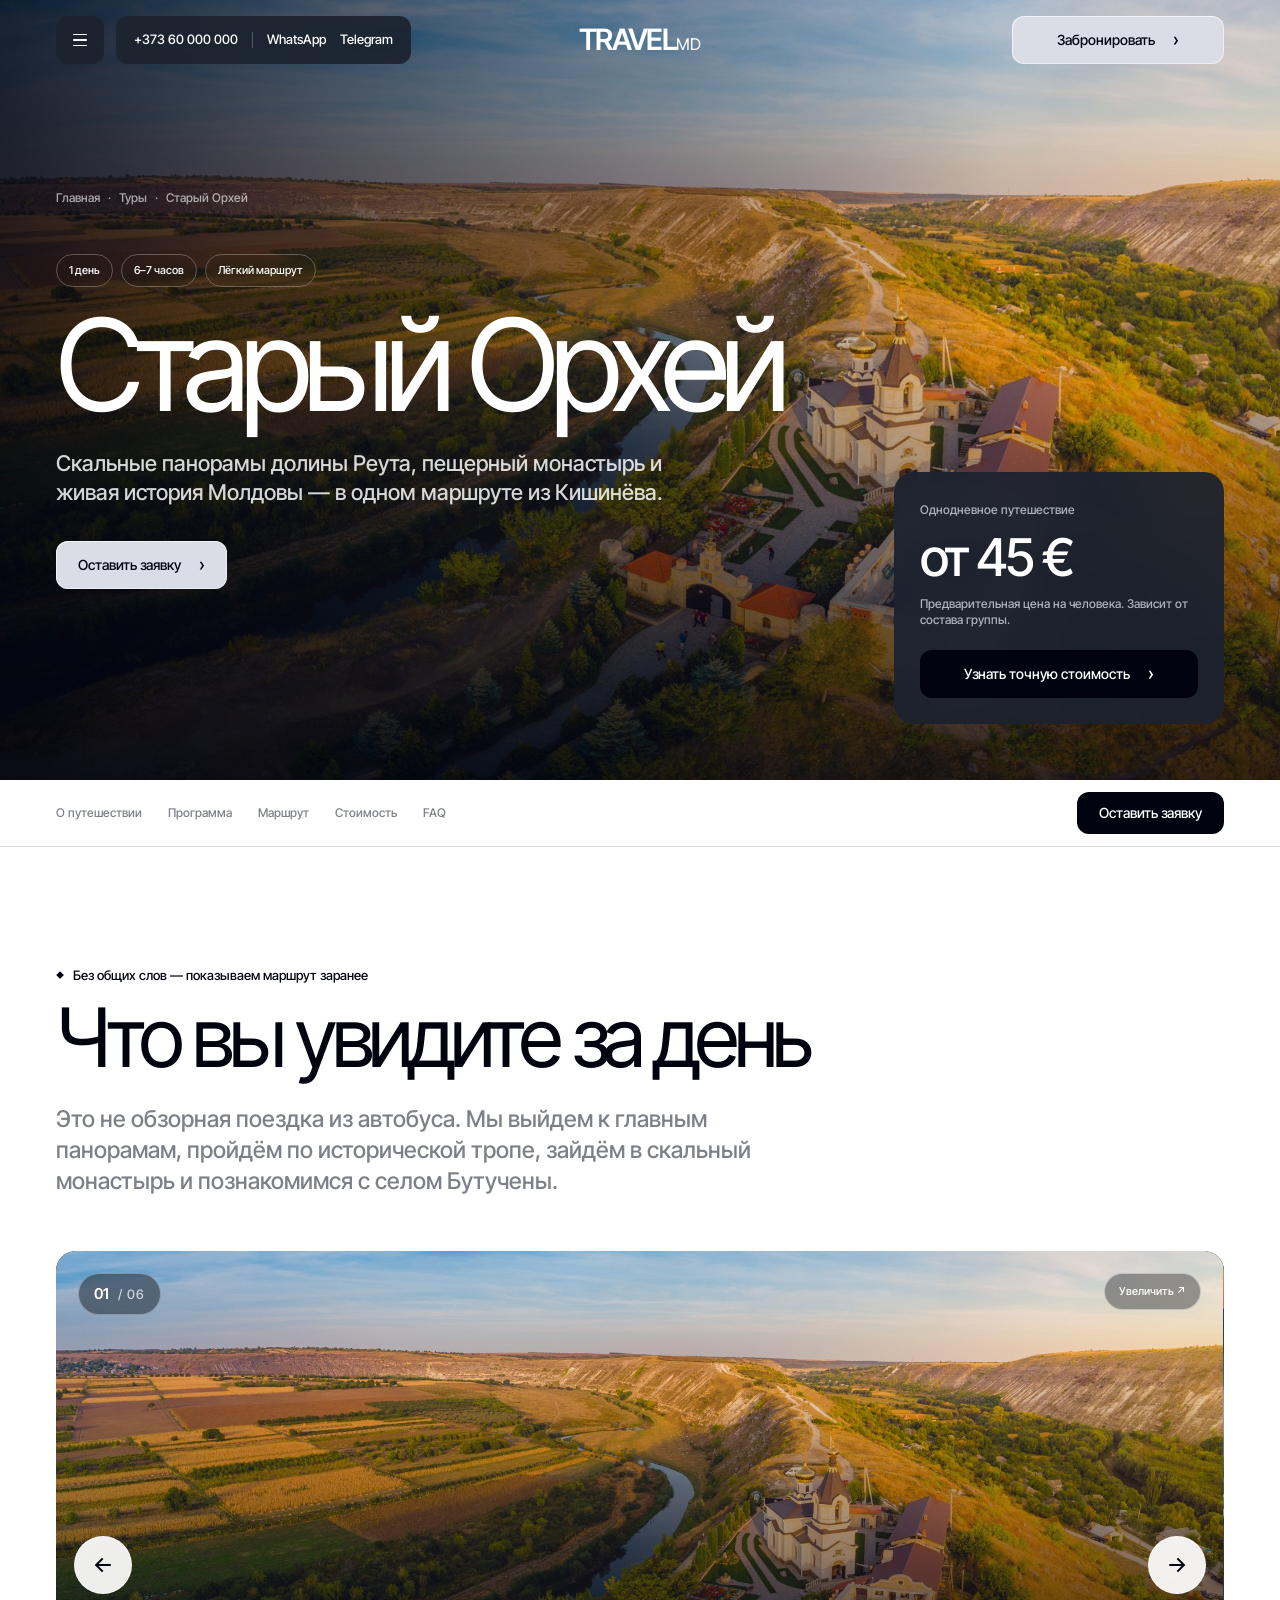
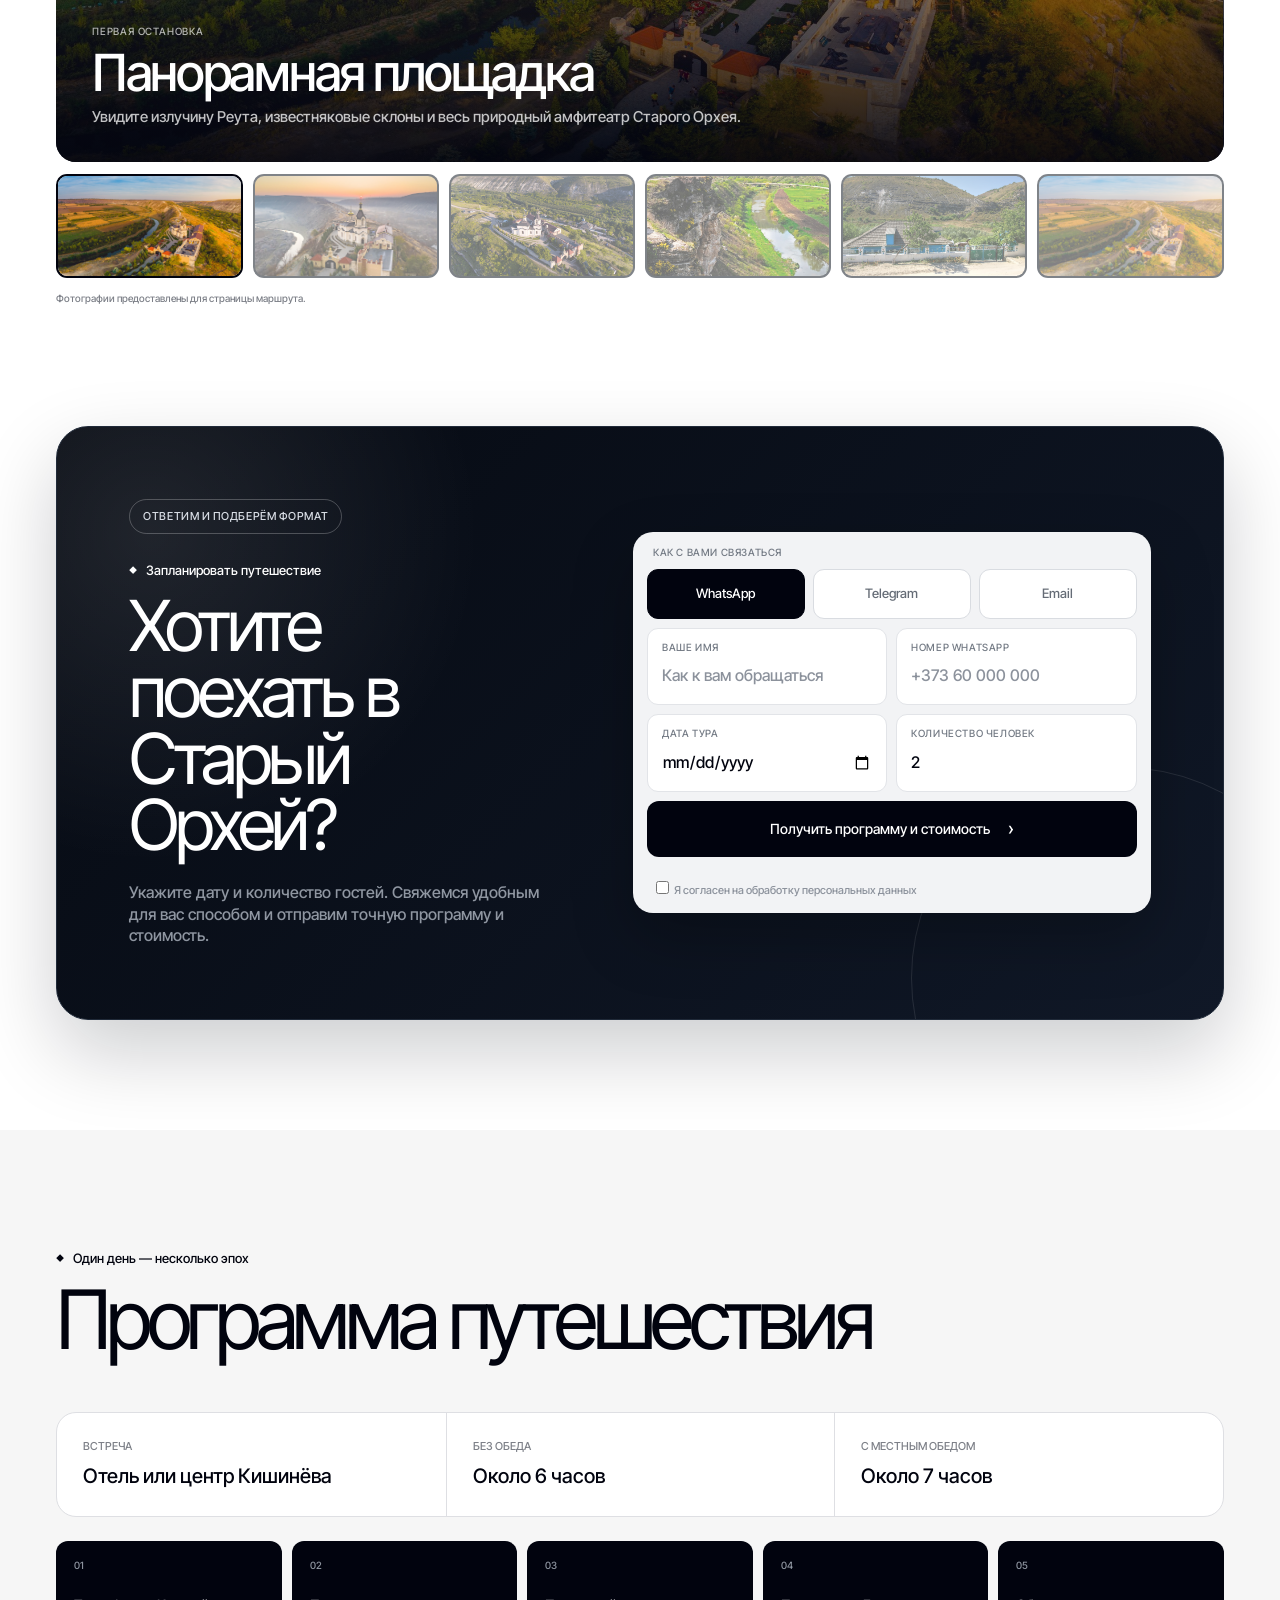
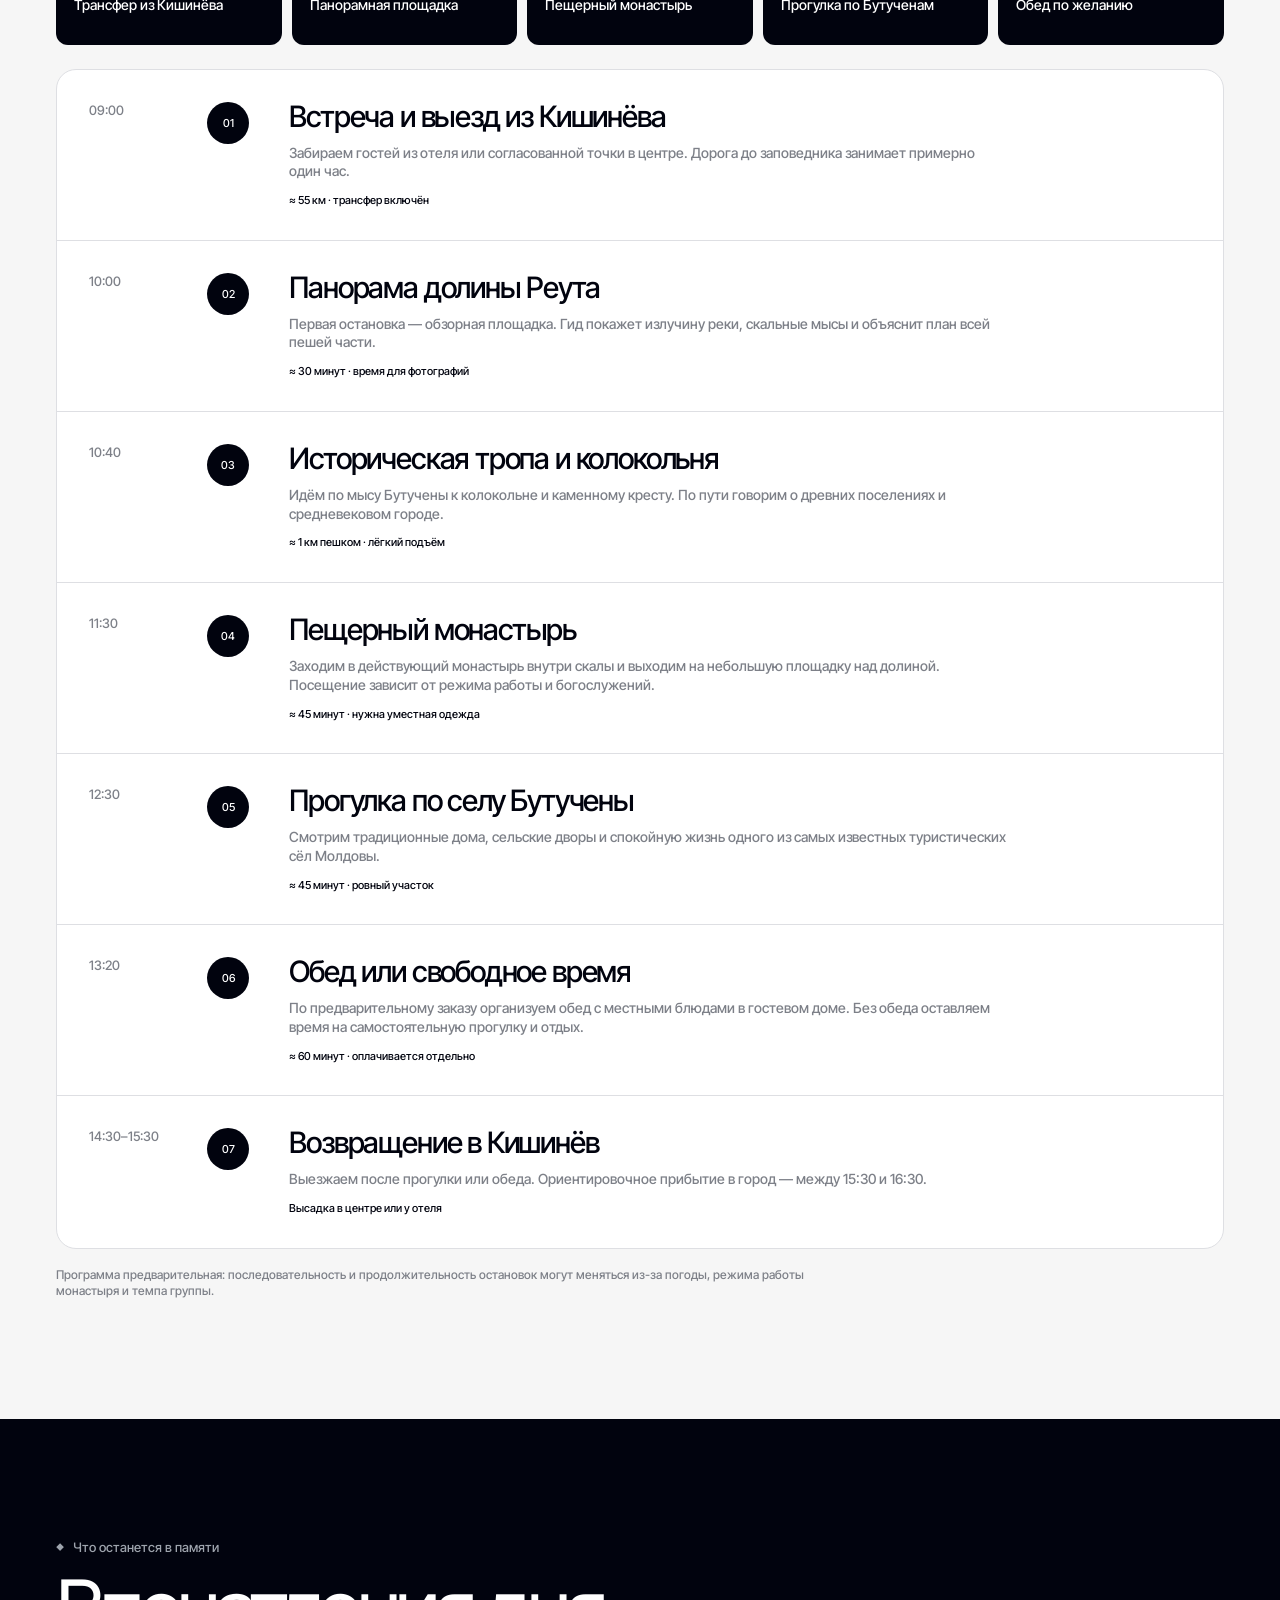
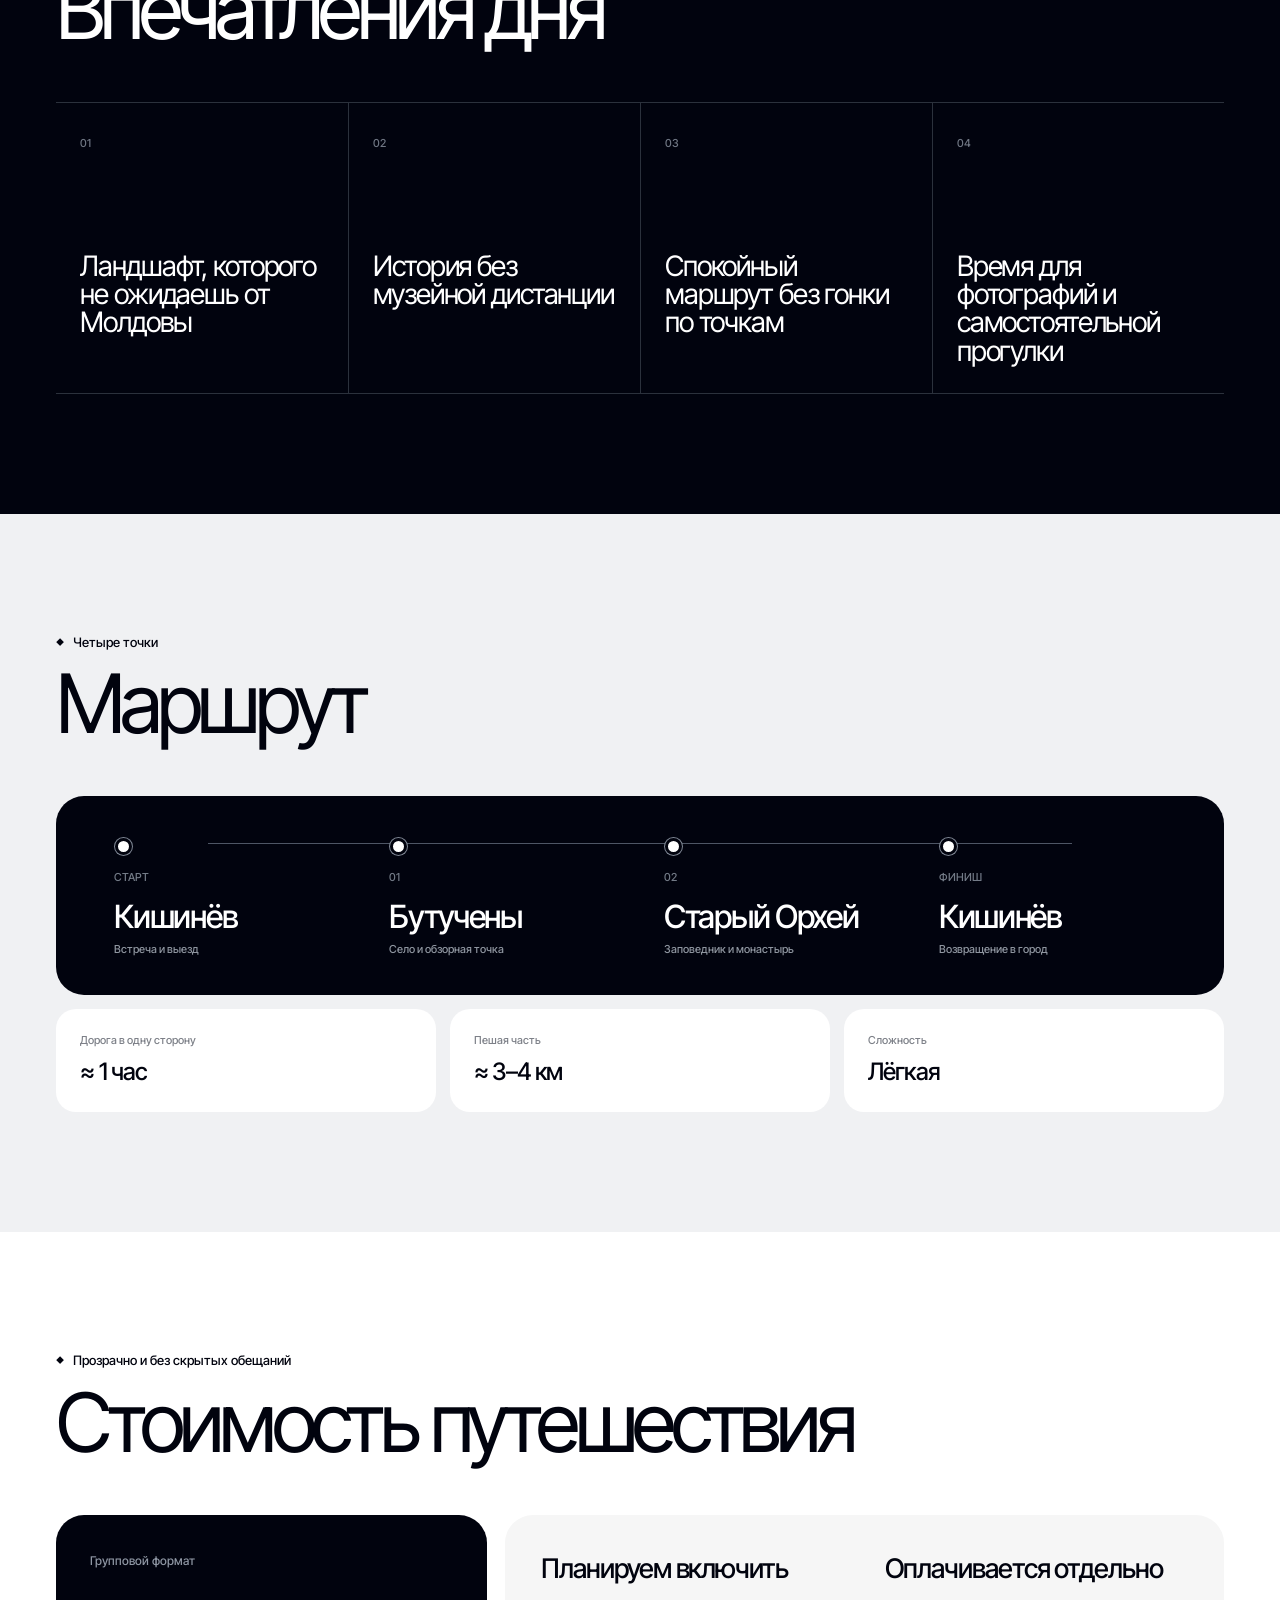
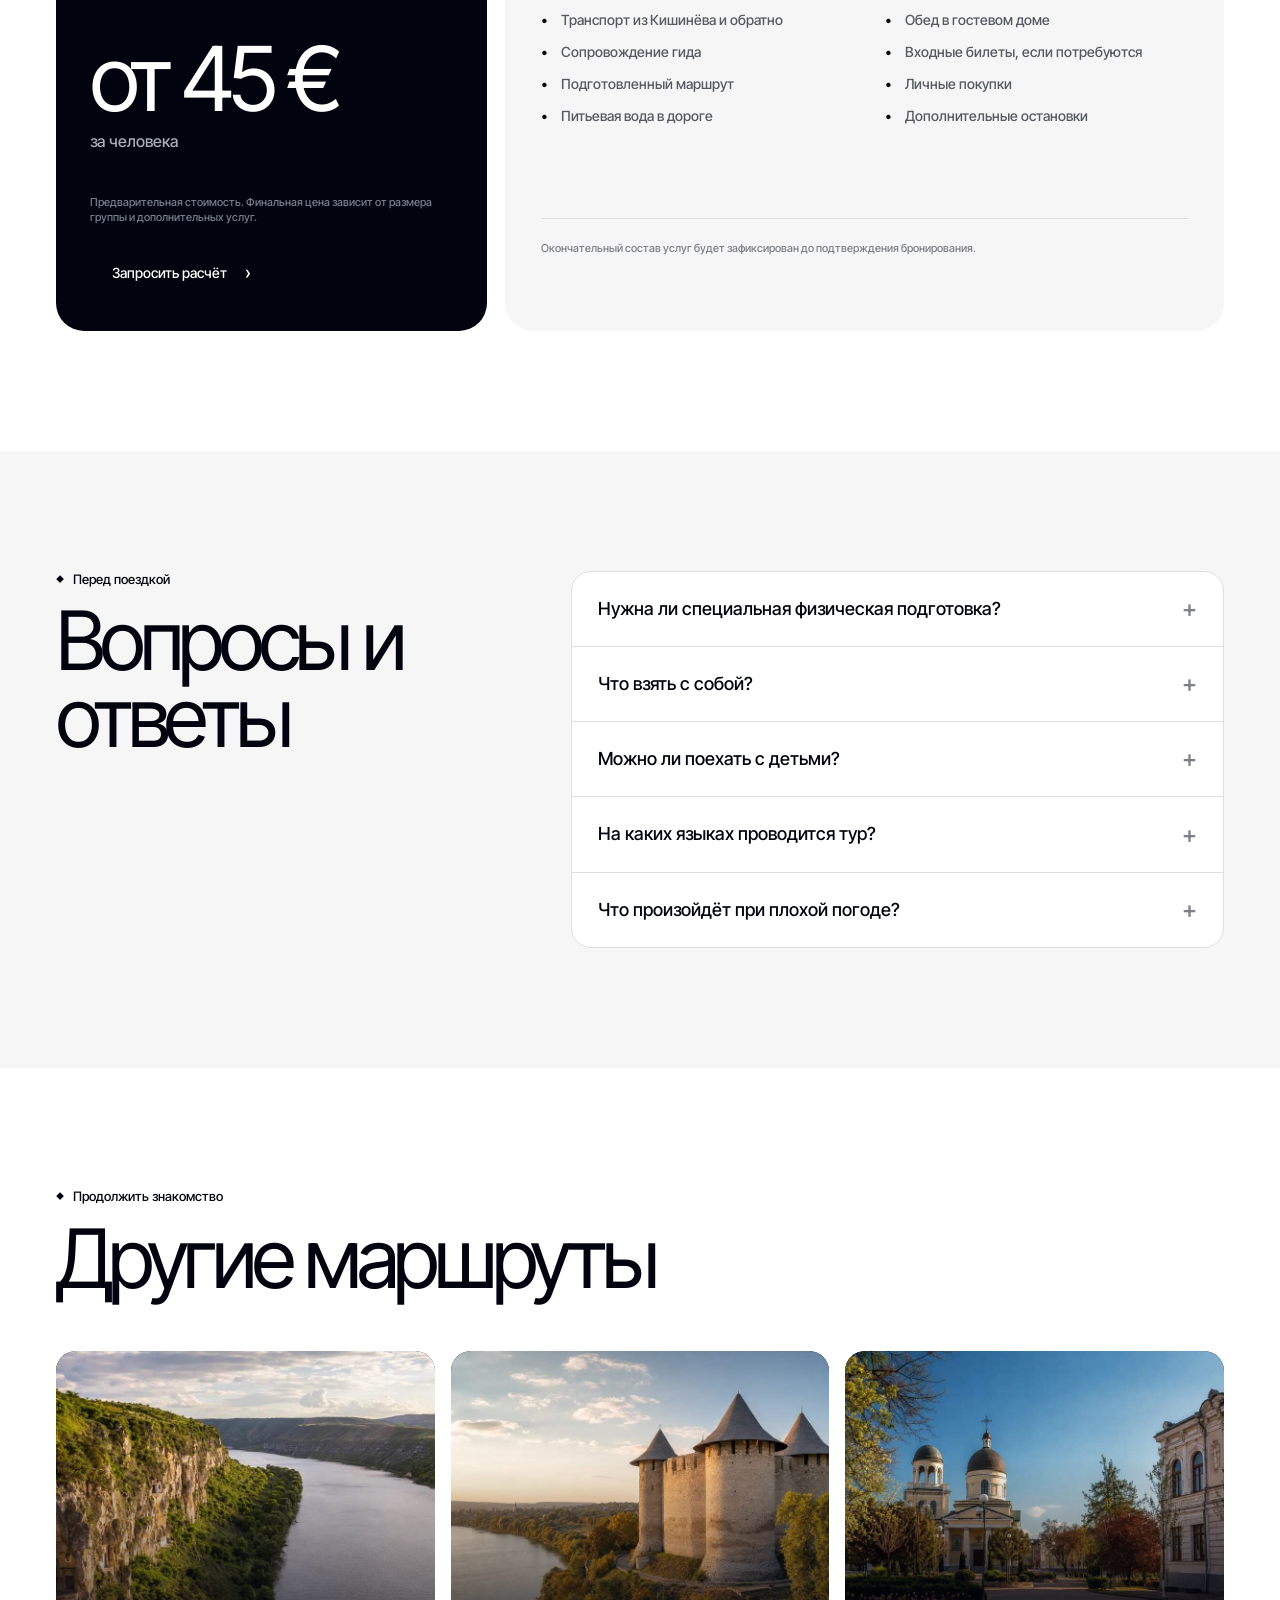
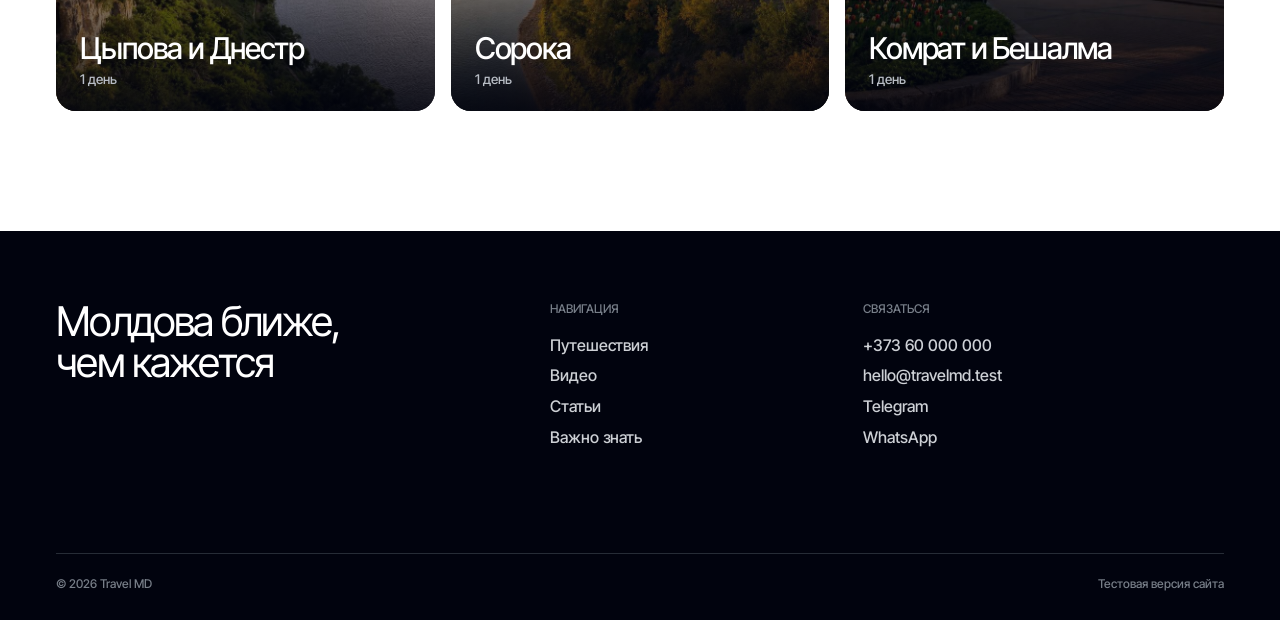
==== commit 902b17d4: "Restore original quality tour photos" ====
--- a/old-orhei.html
+++ b/old-orhei.html
@@ -15,7 +15,7 @@
       property="og:description"
       content="Маршрут по одному из самых выразительных исторических ландшафтов Молдовы."
     />
-    <meta property="og:image" content="./assets/tours/orhei.svg" />
+    <meta property="og:image" content="./assets/tours/orhei-valley.jpg" />
     <meta property="og:type" content="website" />
     <title>Тур в Старый Орхей из Кишинёва — Travel MD</title>
     <link rel="stylesheet" href="./styles.css?v=20260727-5" />
@@ -110,7 +110,7 @@
       <section class="tour-hero">
         <img
           class="tour-hero-image"
-          src="./assets/tours/orhei.svg"
+          src="./assets/tours/orhei-valley.jpg"
           alt="Долина реки Реут и пещерный монастырь Старого Орхея"
           fetchpriority="high"
         />
@@ -172,12 +172,12 @@
             <div class="tour-photo-track" data-tour-slider-track>
               <a
                 class="tour-photo-card"
-                href="./assets/tours/orhei.svg"
+                href="./assets/tours/orhei-valley.jpg"
                 data-tour-lightbox
                 aria-label="Увеличить фотографию: Панорамная площадка"
               >
                 <img
-                  src="./assets/tours/orhei.svg"
+                  src="./assets/tours/orhei-valley.jpg"
                   alt="Панорама долины реки Реут в Старом Орхее"
                   loading="eager"
                 />
@@ -193,12 +193,12 @@
 
               <a
                 class="tour-photo-card"
-                href="https://upload.wikimedia.org/wikipedia/commons/thumb/3/34/Bell_tower_of_Orheiul_Vechi_%28182371110%29.jpg/960px-Bell_tower_of_Orheiul_Vechi_%28182371110%29.jpg"
+                href="./assets/tours/orhei-sunrise.jpg"
                 data-tour-lightbox
                 aria-label="Увеличить фотографию: Колокольня и каменный крест"
               >
                 <img
-                  src="https://upload.wikimedia.org/wikipedia/commons/thumb/3/34/Bell_tower_of_Orheiul_Vechi_%28182371110%29.jpg/960px-Bell_tower_of_Orheiul_Vechi_%28182371110%29.jpg"
+                  src="./assets/tours/orhei-sunrise.jpg"
                   alt="Колокольня на скальном мысе Старого Орхея"
                   loading="eager"
                 />
@@ -214,12 +214,12 @@
 
               <a
                 class="tour-photo-card"
-                href="https://upload.wikimedia.org/wikipedia/commons/thumb/5/51/Cave_Monastery_%281174613494%29.jpg/960px-Cave_Monastery_%281174613494%29.jpg"
+                href="./assets/tours/orhei-aerial.png"
                 data-tour-lightbox
                 aria-label="Увеличить фотографию: Пещерный монастырь"
               >
                 <img
-                  src="https://upload.wikimedia.org/wikipedia/commons/thumb/5/51/Cave_Monastery_%281174613494%29.jpg/960px-Cave_Monastery_%281174613494%29.jpg"
+                  src="./assets/tours/orhei-aerial.png"
                   alt="Помещения пещерного монастыря Старого Орхея"
                   loading="eager"
                 />
@@ -235,12 +235,12 @@
 
               <a
                 class="tour-photo-card"
-                href="https://upload.wikimedia.org/wikipedia/commons/thumb/2/23/Monastery_cave_entrance_%28182416936%29.jpg/960px-Monastery_cave_entrance_%28182416936%29.jpg"
+                href="./assets/tours/orhei-cliffs.jpg"
                 data-tour-lightbox
                 aria-label="Увеличить фотографию: Старые кельи и проходы"
               >
                 <img
-                  src="https://upload.wikimedia.org/wikipedia/commons/thumb/2/23/Monastery_cave_entrance_%28182416936%29.jpg/960px-Monastery_cave_entrance_%28182416936%29.jpg"
+                  src="./assets/tours/orhei-cliffs.jpg"
                   alt="Вход в пещерный монастырь Старого Орхея"
                   loading="eager"
                 />
@@ -256,12 +256,12 @@
 
               <a
                 class="tour-photo-card"
-                href="https://upload.wikimedia.org/wikipedia/commons/thumb/2/2f/Nice_house_in_Orheiul_Vechi_%28182377980%29.jpg/1280px-Nice_house_in_Orheiul_Vechi_%28182377980%29.jpg"
+                href="./assets/tours/butuceni.jpg"
                 data-tour-lightbox
                 aria-label="Увеличить фотографию: Село Бутучены"
               >
                 <img
-                  src="https://upload.wikimedia.org/wikipedia/commons/thumb/2/2f/Nice_house_in_Orheiul_Vechi_%28182377980%29.jpg/1280px-Nice_house_in_Orheiul_Vechi_%28182377980%29.jpg"
+                  src="./assets/tours/butuceni.jpg"
                   alt="Традиционный дом в селе Бутучены"
                   loading="eager"
                 />
@@ -277,12 +277,12 @@
 
               <a
                 class="tour-photo-card"
-                href="https://upload.wikimedia.org/wikipedia/commons/thumb/a/ac/Old_Orhei_dramatic_landscape.jpg/960px-Old_Orhei_dramatic_landscape.jpg"
+                href="./assets/tours/orhei-valley.jpg"
                 data-tour-lightbox
                 aria-label="Увеличить фотографию: Свободное время у Реута"
               >
                 <img
-                  src="https://upload.wikimedia.org/wikipedia/commons/thumb/a/ac/Old_Orhei_dramatic_landscape.jpg/960px-Old_Orhei_dramatic_landscape.jpg"
+                  src="./assets/tours/orhei-valley.jpg"
                   alt="Известняковые склоны Старого Орхея"
                   loading="eager"
                 />
@@ -331,7 +331,7 @@
               aria-label="Показать фотографию 1: Панорамная площадка"
               aria-current="true"
             >
-              <img src="./assets/tours/orhei.svg" alt="" />
+              <img src="./assets/tours/orhei-valley.jpg" alt="" />
             </button>
             <button
               class="tour-photo-thumbnail"
@@ -340,7 +340,7 @@
               aria-label="Показать фотографию 2: Колокольня"
             >
               <img
-                src="https://upload.wikimedia.org/wikipedia/commons/thumb/3/34/Bell_tower_of_Orheiul_Vechi_%28182371110%29.jpg/960px-Bell_tower_of_Orheiul_Vechi_%28182371110%29.jpg"
+                src="./assets/tours/orhei-sunrise.jpg"
                 alt=""
               />
             </button>
@@ -351,7 +351,7 @@
               aria-label="Показать фотографию 3: Пещерный монастырь"
             >
               <img
-                src="https://upload.wikimedia.org/wikipedia/commons/thumb/5/51/Cave_Monastery_%281174613494%29.jpg/960px-Cave_Monastery_%281174613494%29.jpg"
+                src="./assets/tours/orhei-aerial.png"
                 alt=""
               />
             </button>
@@ -362,7 +362,7 @@
               aria-label="Показать фотографию 4: Монастырские кельи"
             >
               <img
-                src="https://upload.wikimedia.org/wikipedia/commons/thumb/2/23/Monastery_cave_entrance_%28182416936%29.jpg/960px-Monastery_cave_entrance_%28182416936%29.jpg"
+                src="./assets/tours/orhei-cliffs.jpg"
                 alt=""
               />
             </button>
@@ -373,7 +373,7 @@
               aria-label="Показать фотографию 5: Село Бутучены"
             >
               <img
-                src="https://upload.wikimedia.org/wikipedia/commons/thumb/2/2f/Nice_house_in_Orheiul_Vechi_%28182377980%29.jpg/1280px-Nice_house_in_Orheiul_Vechi_%28182377980%29.jpg"
+                src="./assets/tours/butuceni.jpg"
                 alt=""
               />
             </button>
@@ -384,35 +384,14 @@
               aria-label="Показать фотографию 6: Долина Реута"
             >
               <img
-                src="https://upload.wikimedia.org/wikipedia/commons/thumb/a/ac/Old_Orhei_dramatic_landscape.jpg/960px-Old_Orhei_dramatic_landscape.jpg"
+                src="./assets/tours/orhei-valley.jpg"
                 alt=""
               />
             </button>
           </div>
         </div>
 
-        <p class="photo-credits">
-          Фотографии:
-          <a
-            href="https://commons.wikimedia.org/wiki/File:Bell_tower_of_Orheiul_Vechi_(182371110).jpg"
-            target="_blank"
-            rel="noreferrer"
-            >Guttorm Flatabø</a
-          >,
-          <a
-            href="https://commons.wikimedia.org/wiki/File:Cave_Monastery_(1174613494).jpg"
-            target="_blank"
-            rel="noreferrer"
-            >Aleksander Dragnes</a
-          >,
-          <a
-            href="https://commons.wikimedia.org/wiki/File:Old_Orhei_dramatic_landscape.jpg"
-            target="_blank"
-            rel="noreferrer"
-            >Sovernigo</a
-          >
-          / Wikimedia Commons.
-        </p>
+        <p class="photo-credits">Фотографии предоставлены для страницы маршрута.</p>
       </section>
 
       <section class="tour-booking tour-booking--featured" id="booking">
--- a/styles.css
+++ b/styles.css
@@ -428,8 +428,9 @@
 .tour-grid {
   display: grid;
   grid-template-columns: repeat(4, minmax(0, 1fr));
-  grid-auto-rows: 285px;
-  gap: 16px;
+  grid-auto-rows: 250px;
+  gap: 18px;
+  width: 100%;
 }
 
 .tour-card {
@@ -520,7 +521,6 @@
   background: var(--white);
 }
 
-.screen-section::before,
 .guide-section::before {
   content: "";
   position: absolute;
@@ -576,6 +576,19 @@
   gap: 12px;
 }
 
+.video-head-actions {
+  display: flex;
+  align-items: center;
+  gap: 18px;
+}
+
+.video-count {
+  color: var(--muted);
+  font-size: 12px;
+  letter-spacing: 0.08em;
+  text-transform: uppercase;
+}
+
 .round-arrow {
   width: 54px;
   height: 54px;
@@ -595,13 +608,10 @@
 }
 
 .video-track {
-  display: flex;
-  gap: 20px;
-  overflow-x: auto;
+  display: grid;
+  grid-template-columns: repeat(auto-fill, minmax(230px, 1fr));
+  gap: 16px;
   padding: 4px 2px 14px;
-  scroll-behavior: smooth;
-  scroll-snap-type: x mandatory;
-  scrollbar-width: none;
 }
 
 .video-track::-webkit-scrollbar {
@@ -609,8 +619,7 @@
 }
 
 .video-slide {
-  min-width: clamp(320px, 37vw, 530px);
-  scroll-snap-align: start;
+  min-width: 0;
 }
 
 .video-poster {
@@ -644,8 +653,8 @@
   z-index: 2;
   top: 50%;
   left: 50%;
-  width: 70px;
-  height: 70px;
+  width: 58px;
+  height: 58px;
   display: grid;
   place-content: center;
   padding-left: 4px;
@@ -658,9 +667,9 @@
 
 .video-slide > strong {
   display: block;
-  max-width: 500px;
-  margin-top: 16px;
-  font-size: clamp(20px, 2vw, 28px);
+  max-width: 330px;
+  margin-top: 13px;
+  font-size: clamp(16px, 1.35vw, 20px);
   font-weight: 600;
   line-height: 1.02;
   letter-spacing: -0.04em;
@@ -1279,43 +1288,58 @@
 }
 
 .tour-photo-slider__controls {
-  display: flex;
-  align-items: center;
-  justify-content: space-between;
-  margin-top: 18px;
+  position: absolute;
+  z-index: 4;
+  inset: 0;
+  pointer-events: none;
 }
 
 .tour-photo-slider__counter {
+  position: absolute;
+  top: 22px;
+  left: 22px;
   display: flex;
   align-items: baseline;
   gap: 9px;
-  color: var(--muted);
+  padding: 10px 15px;
+  border: 1px solid rgba(255, 255, 255, 0.34);
+  border-radius: 999px;
+  background: rgba(1, 3, 14, 0.42);
+  color: rgba(255, 255, 255, 0.72);
   font-size: 13px;
   letter-spacing: 0.08em;
+  backdrop-filter: blur(10px);
 }
 
 .tour-photo-slider__counter strong {
-  color: var(--ink);
-  font-size: 30px;
-  font-weight: 400;
-  letter-spacing: -0.04em;
+  color: var(--white);
+  font-size: 15px;
+  font-weight: 600;
+  letter-spacing: 0;
 }
 
 .tour-photo-slider__buttons {
+  position: absolute;
+  top: 50%;
+  right: 18px;
+  left: 18px;
   display: flex;
-  gap: 10px;
+  justify-content: space-between;
+  transform: translateY(-50%);
 }
 
 .tour-photo-slider__button {
   display: grid;
-  width: 54px;
-  height: 54px;
+  width: 58px;
+  height: 58px;
   place-items: center;
-  border: 1px solid var(--line);
+  border: 1px solid rgba(255, 255, 255, 0.55);
   border-radius: 50%;
-  background: var(--white);
+  background: rgba(255, 255, 255, 0.92);
   color: var(--ink);
   font-size: 22px;
+  pointer-events: auto;
+  backdrop-filter: blur(10px);
   transition:
     color 180ms ease,
     background 180ms ease,
@@ -1325,7 +1349,45 @@
 .tour-photo-slider__button:hover {
   color: var(--white);
   background: var(--ink);
+  transform: scale(1.05);
+}
+
+.tour-photo-thumbnails {
+  display: grid;
+  grid-template-columns: repeat(6, minmax(0, 1fr));
+  gap: 10px;
+  margin-top: 12px;
+}
+
+.tour-photo-thumbnail {
+  position: relative;
+  min-width: 0;
+  aspect-ratio: 16 / 9;
+  overflow: hidden;
+  padding: 0;
+  border: 2px solid transparent;
+  border-radius: 11px;
+  background: var(--panel);
+  opacity: 0.55;
+  transition:
+    opacity 180ms ease,
+    border-color 180ms ease,
+    transform 180ms ease;
+}
+
+.tour-photo-thumbnail:hover {
+  opacity: 0.82;
   transform: translateY(-2px);
+}
+
+.tour-photo-thumbnail.is-active {
+  border-color: var(--ink);
+  opacity: 1;
+}
+
+.tour-photo-thumbnail img {
+  height: 100%;
+  object-fit: cover;
 }
 
 .photo-credits {
@@ -1377,8 +1439,40 @@
   line-height: 1;
 }
 
+.tour-lightbox__nav {
+  position: absolute;
+  z-index: 3;
+  top: 50%;
+  display: grid;
+  width: 62px;
+  height: 62px;
+  place-items: center;
+  border: 1px solid rgba(255, 255, 255, 0.5);
+  border-radius: 50%;
+  background: rgba(255, 255, 255, 0.92);
+  color: var(--ink);
+  font-size: 24px;
+  transform: translateY(-50%);
+  transition:
+    background 180ms ease,
+    transform 180ms ease;
+}
+
+.tour-lightbox__nav:hover {
+  background: var(--white);
+  transform: translateY(-50%) scale(1.06);
+}
+
+.tour-lightbox__nav--prev {
+  left: 26px;
+}
+
+.tour-lightbox__nav--next {
+  right: 26px;
+}
+
 .tour-lightbox__figure {
-  width: min(1440px, 100%);
+  width: min(1320px, calc(100% - 150px));
   max-height: calc(100vh - 56px);
   margin: 0;
 }
@@ -1399,7 +1493,20 @@
   color: var(--white);
 }
 
+.tour-lightbox__figure figcaption > div {
+  display: grid;
+  gap: 8px;
+}
+
+.tour-lightbox__counter {
+  color: #858c97;
+  font-size: 11px;
+  font-weight: 600;
+  letter-spacing: 0.08em;
+}
+
 .tour-lightbox__figure strong {
+  display: block;
   font-size: clamp(24px, 2.5vw, 38px);
   font-weight: 500;
   line-height: 1;
@@ -1922,6 +2029,7 @@
 }
 
 .tour-booking {
+  position: relative;
   display: grid;
   grid-template-columns: 0.9fr 1.1fr;
   gap: 80px;
@@ -1931,6 +2039,51 @@
   color: var(--white);
 }
 
+.tour-booking--featured {
+  margin: 0 var(--page-x) 110px;
+  padding: 72px;
+  overflow: hidden;
+  border: 1px solid #202a39;
+  border-radius: 32px;
+  background:
+    radial-gradient(
+      circle at 8% 18%,
+      rgba(255, 255, 255, 0.1),
+      transparent 28%
+    ),
+    linear-gradient(135deg, #060a12 0%, #101827 100%);
+  box-shadow: 0 32px 80px rgba(7, 11, 18, 0.2);
+}
+
+.tour-booking--featured::after {
+  content: "";
+  position: absolute;
+  right: -110px;
+  bottom: -170px;
+  width: 420px;
+  height: 420px;
+  border: 1px solid rgba(255, 255, 255, 0.1);
+  border-radius: 50%;
+  pointer-events: none;
+}
+
+.tour-booking--featured > * {
+  position: relative;
+  z-index: 1;
+}
+
+.tour-booking-badge {
+  display: inline-flex;
+  margin-bottom: 28px;
+  padding: 9px 13px;
+  border: 1px solid rgba(255, 255, 255, 0.24);
+  border-radius: 999px;
+  color: #d7dce4;
+  font-size: 11px;
+  letter-spacing: 0.05em;
+  text-transform: uppercase;
+}
+
 .tour-booking-copy h2 {
   margin: 0;
   font-size: clamp(48px, 5.5vw, 82px);
@@ -1951,7 +2104,8 @@
   gap: 9px;
   padding: 14px;
   border-radius: var(--radius-md);
-  background: #242b36;
+  background: #f2f3f5;
+  box-shadow: 0 24px 60px rgba(0, 0, 0, 0.26);
 }
 
 .tour-booking-field {
@@ -1959,12 +2113,13 @@
   gap: 8px;
   padding: 12px 14px 14px;
   border-radius: 11px;
-  background: #303744;
+  border: 1px solid #e2e4e8;
+  background: var(--white);
 }
 
 .tour-booking-field > span,
 .tour-contact-method legend {
-  color: #9299a4;
+  color: #737a84;
   font-size: 10px;
   letter-spacing: 0.06em;
   text-transform: uppercase;
@@ -1977,9 +2132,9 @@
   border: 0;
   outline: none;
   background: transparent;
-  color: var(--white);
+  color: var(--ink);
   font: inherit;
-  color-scheme: dark;
+  color-scheme: light;
 }
 
 .tour-booking-field input::placeholder {
@@ -2019,10 +2174,10 @@
   display: grid;
   min-height: 50px;
   place-items: center;
-  border: 1px solid #3b4350;
+  border: 1px solid #d9dce1;
   border-radius: 11px;
-  background: #303744;
-  color: #aeb3bc;
+  background: var(--white);
+  color: #656c76;
   font-size: 13px;
   transition:
     color 180ms ease,
@@ -2031,9 +2186,9 @@
 }
 
 .tour-contact-method input:checked + span {
-  border-color: var(--white);
-  background: var(--white);
-  color: var(--ink);
+  border-color: var(--ink);
+  background: var(--ink);
+  color: var(--white);
 }
 
 .tour-contact-method input:focus-visible + span {
@@ -2044,6 +2199,13 @@
 .tour-booking-form .button {
   grid-column: 1 / -1;
   min-height: 56px;
+  background: var(--ink);
+  color: var(--white);
+  box-shadow: none;
+}
+
+.tour-booking-form .button:hover {
+  background: #202632;
 }
 
 .tour-booking-form .form-consent {
@@ -2577,6 +2739,28 @@
     padding: 82px var(--page-x);
   }
 
+  .tour-booking--featured {
+    margin: 0 var(--page-x) 82px;
+    padding: 52px;
+  }
+
+  .tour-lightbox__figure {
+    width: calc(100% - 110px);
+  }
+
+  .tour-lightbox__nav {
+    width: 52px;
+    height: 52px;
+  }
+
+  .tour-lightbox__nav--prev {
+    left: 12px;
+  }
+
+  .tour-lightbox__nav--next {
+    right: 12px;
+  }
+
   .related-tours {
     grid-template-columns: 1fr 1fr;
   }
@@ -2676,22 +2860,65 @@
     font-size: 13px;
   }
 
-  .tour-photo-slider__controls {
-    margin-top: 14px;
-  }
-
   .tour-photo-slider__button {
-    width: 48px;
-    height: 48px;
+    width: 46px;
+    height: 46px;
+  }
+
+  .tour-photo-slider__buttons {
+    right: 9px;
+    left: 9px;
+  }
+
+  .tour-photo-slider__counter {
+    top: 12px;
+    left: 12px;
+  }
+
+  .tour-photo-thumbnails {
+    display: flex;
+    padding-bottom: 6px;
+    overflow-x: auto;
+    scrollbar-width: none;
+  }
+
+  .tour-photo-thumbnails::-webkit-scrollbar {
+    display: none;
+  }
+
+  .tour-photo-thumbnail {
+    flex: 0 0 92px;
   }
 
   .tour-lightbox {
-    padding: 16px;
+    padding: 12px;
   }
 
   .tour-lightbox__close {
     top: 14px;
     right: 14px;
+  }
+
+  .tour-lightbox__figure {
+    width: calc(100% - 38px);
+  }
+
+  .tour-lightbox__figure img {
+    max-height: calc(100vh - 190px);
+  }
+
+  .tour-lightbox__nav {
+    width: 44px;
+    height: 44px;
+    font-size: 19px;
+  }
+
+  .tour-lightbox__nav--prev {
+    left: 5px;
+  }
+
+  .tour-lightbox__nav--next {
+    right: 5px;
   }
 
   .tour-lightbox__figure figcaption {
@@ -2797,6 +3024,16 @@
     padding: 68px var(--page-x);
   }
 
+  .tour-booking--featured {
+    margin: 0 12px 68px;
+    padding: 34px 18px 22px;
+    border-radius: 22px;
+  }
+
+  .tour-booking-badge {
+    margin-bottom: 22px;
+  }
+
   .tour-booking-form {
     grid-template-columns: 1fr;
   }
@@ -2821,12 +3058,12 @@
   }
 
   .video-slide {
-    min-width: 86vw;
+    min-width: 0;
   }
 
   .video-play {
-    width: 58px;
-    height: 58px;
+    width: 52px;
+    height: 52px;
   }
 
   .block-footer {
@@ -2878,3 +3115,837 @@
     flex-direction: column;
   }
 }
+
+
+/* ===== Ближайшие события ===== */
+.events-section { color: var(--white); }
+.event-track {
+  display: flex;
+  gap: 22px;
+  overflow-x: auto;
+  padding: 4px 2px 16px;
+  scroll-behavior: smooth;
+  scroll-snap-type: x mandatory;
+  scrollbar-width: none;
+}
+.event-track::-webkit-scrollbar { display: none; }
+.event-card {
+  flex: 0 0 calc((100% - 5 * 22px) / 6);
+  scroll-snap-align: start;
+}
+.event-card {
+  display: flex;
+  flex-direction: column;
+  min-height: 300px;
+  padding: 22px;
+  border-radius: var(--radius-lg);
+  background: var(--panel-soft);
+  color: var(--ink);
+  transition: transform 300ms ease;
+}
+.event-card:hover { transform: translateY(-4px); }
+.event-card.ev-lime  { background: #cfe45f; }
+.event-card.ev-peach { background: #e7a986; }
+.event-card.ev-sky   { background: #a9cfe0; }
+.event-card.ev-lilac { background: #c3b2ec; }
+.event-top {
+  display: flex;
+  align-items: flex-start;
+  justify-content: space-between;
+}
+.event-date {
+  display: flex;
+  flex-direction: column;
+  padding: 12px 16px;
+  border-radius: var(--radius-sm);
+  background: rgba(255, 255, 255, 0.28);
+  line-height: 1;
+}
+.event-date strong { font-size: 30px; letter-spacing: -0.04em; }
+.event-date span   { margin-top: 5px; font-size: 13px; font-weight: 600; }
+.event-date small  { margin-top: 3px; font-size: 11px; opacity: 0.7; }
+.event-kind {
+  padding: 8px 14px;
+  border-radius: 999px;
+  border: 1px solid rgba(1, 3, 14, 0.28);
+  font-size: 11px;
+  font-weight: 600;
+  text-transform: uppercase;
+  letter-spacing: 0.04em;
+}
+.event-body { margin-top: auto; padding: 26px 0 18px; }
+.event-body h3 {
+  font-size: 26px;
+  line-height: 1.08;
+  letter-spacing: -0.03em;
+}
+.event-body p { margin-top: 12px; font-size: 14px; opacity: 0.78; }
+.event-foot {
+  display: flex;
+  align-items: center;
+  justify-content: space-between;
+}
+.event-place { font-size: 12px; font-weight: 600; text-transform: uppercase; letter-spacing: 0.03em; }
+.event-arrow {
+  display: grid;
+  place-items: center;
+  width: 44px;
+  height: 44px;
+  border-radius: 999px;
+  background: var(--ink);
+  color: var(--white);
+  font-size: 17px;
+}
+.events-note { margin-top: 26px; font-size: 13px; color: var(--muted); }
+@media (max-width: 640px) {
+  .event-card { flex-basis: 82vw; }
+  .event-card { min-height: 360px; }
+}
+
+
+/* ===== Группы направлений ===== */
+.tour-group + .tour-group { margin-top: 56px; }
+.tour-group-title {
+  margin: 0 0 24px;
+  padding-bottom: 16px;
+  border-bottom: 1px solid var(--line);
+  font-size: clamp(22px, 2.4vw, 30px);
+  font-weight: 700;
+  letter-spacing: -0.03em;
+  color: var(--ink);
+}
+@media (max-width: 960px) {
+  .tour-grid { grid-template-columns: repeat(2, minmax(0, 1fr)); }
+}
+@media (max-width: 560px) {
+  .tour-grid { grid-template-columns: 1fr; }
+}
+
+.events-lead { max-width: 320px; font-size: 15px; color: var(--muted); }
+
+
+/* ===== Видео-карточка как кнопка ===== */
+.video-slide {
+  display: block;
+  width: 100%;
+  padding: 0;
+  border: 0;
+  background: none;
+  text-align: left;
+  cursor: pointer;
+  color: inherit;
+  font: inherit;
+}
+
+/* ===== Модальное окно видео ===== */
+.video-modal {
+  position: fixed;
+  inset: 0;
+  z-index: 999;
+  display: grid;
+  place-items: center;
+  padding: 24px;
+}
+.video-modal[hidden] { display: none; }
+.video-modal-backdrop {
+  position: absolute;
+  inset: 0;
+  background: rgba(4, 7, 16, 0.82);
+  backdrop-filter: blur(4px);
+}
+.video-modal-inner {
+  position: relative;
+  z-index: 1;
+  width: min(960px, 100%);
+  aspect-ratio: 16 / 9;
+}
+.video-modal-frame {
+  width: 100%;
+  height: 100%;
+  border-radius: var(--radius-md);
+  overflow: hidden;
+  background: #000;
+  box-shadow: 0 24px 60px rgba(0, 0, 0, 0.5);
+}
+.video-modal-close {
+  position: absolute;
+  top: -14px;
+  right: -14px;
+  width: 44px;
+  height: 44px;
+  border: 0;
+  border-radius: 999px;
+  background: var(--white);
+  color: var(--ink);
+  font-size: 24px;
+  cursor: pointer;
+  box-shadow: 0 6px 18px rgba(0, 0, 0, 0.3);
+}
+@media (max-width: 560px) {
+  .video-modal-close { top: -50px; right: 0; }
+}
+
+
+/* ===== Трансфер ===== */
+.transfer-grid {
+  display: grid;
+  grid-template-columns: 1.1fr 1fr;
+  gap: 48px;
+  align-items: center;
+}
+.transfer-media {
+  aspect-ratio: 4 / 3;
+  border-radius: var(--radius-lg);
+  overflow: hidden;
+  background: var(--panel);
+}
+.transfer-media img { width: 100%; height: 100%; object-fit: cover; }
+.transfer-copy h2 { margin: 6px 0 18px; font-size: clamp(28px, 3.2vw, 42px); letter-spacing: -0.03em; }
+.transfer-lead { font-size: 16px; color: var(--muted); line-height: 1.55; }
+.transfer-list { margin: 26px 0 30px; padding: 0; list-style: none; display: grid; gap: 14px; }
+.transfer-list li { position: relative; padding-left: 26px; font-size: 15px; }
+.transfer-list li::before {
+  content: "";
+  position: absolute; left: 0; top: 8px;
+  width: 8px; height: 8px; border-radius: 999px; background: var(--rose);
+}
+@media (max-width: 860px) {
+  .transfer-grid { grid-template-columns: 1fr; gap: 28px; }
+}
+
+
+/* ===== Туры во всю ширину экрана ===== */
+.section-wide {
+  width: 100vw;
+  max-width: 100vw;
+  margin-left: calc(50% - 50vw);
+  margin-right: calc(50% - 50vw);
+  padding-left: 32px;
+  padding-right: 32px;
+  box-sizing: border-box;
+}
+.section-wide .tour-grid { width: 100%; }
+
+
+/* события: адаптив числа карточек */
+@media (max-width: 1200px) { .event-card { flex-basis: calc((100% - 3 * 22px) / 4); } }
+@media (max-width: 760px)  { .event-card { flex-basis: calc((100% - 2 * 22px) / 3); } }
+@media (max-width: 520px)  { .event-card { flex-basis: 78vw; } }
+
+/* ===== Полноширинный компактный каталог туров ===== */
+.section-wide {
+  padding-right: 0;
+  padding-left: 0;
+  overflow: hidden;
+}
+
+.section-wide > .section-heading,
+.section-wide .tour-group-title,
+.section-wide > .catalog-action {
+  margin-right: var(--page-x);
+  margin-left: var(--page-x);
+}
+
+.section-wide .tour-grid {
+  width: 100vw;
+}
+
+.section-wide .tour-card:first-child,
+.section-wide .tour-card:last-child {
+  grid-column: auto;
+  grid-row: auto;
+}
+
+.section-wide .tour-group + .tour-group {
+  margin-top: 44px;
+}
+
+/* ===== Каталог туров в стиле референса ===== */
+.section-wide {
+  width: 100%;
+  max-width: 100%;
+  margin-right: 0;
+  margin-left: 0;
+}
+.tour-group-head {
+  display: block;
+  margin: 0 var(--page-x) 24px;
+}
+
+.section-wide .tour-group-title {
+  margin: 0;
+  padding: 0;
+  border: 0;
+  font-size: clamp(28px, 3vw, 42px);
+}
+
+.tour-group-description {
+  max-width: 680px;
+  margin: 10px 0 0;
+  color: var(--muted);
+  font-size: 15px;
+  line-height: 1.5;
+}
+
+.section-wide .tour-grid--mosaic,
+.section-wide .tour-grid--row {
+  width: calc(100vw - (2 * var(--page-x)));
+  margin-right: var(--page-x);
+  margin-left: var(--page-x);
+  overflow-x: auto;
+  overscroll-behavior-inline: contain;
+  scrollbar-width: none;
+}
+
+.section-wide .tour-grid--mosaic {
+  grid-template-columns: minmax(320px, 1.18fr) repeat(4, minmax(210px, 1fr));
+  grid-template-rows: repeat(2, clamp(210px, 13vw, 250px));
+  grid-auto-rows: clamp(210px, 13vw, 250px);
+  grid-auto-flow: row;
+}
+
+.section-wide .tour-grid--mosaic::-webkit-scrollbar,
+.section-wide .tour-grid--row::-webkit-scrollbar {
+  display: none;
+}
+
+.section-wide .tour-grid--mosaic .tour-card:first-child {
+  grid-column: 1;
+  grid-row: 1 / span 2;
+}
+
+.section-wide .tour-grid--mosaic .tour-card:last-child {
+  grid-column: span 2;
+  grid-row: auto;
+}
+
+.section-wide .tour-grid--row {
+  grid-template-columns: repeat(4, minmax(250px, 1fr));
+  grid-auto-rows: clamp(240px, 18vw, 310px);
+}
+
+.section-wide .tour-grid--row .tour-card:first-child,
+.section-wide .tour-grid--row .tour-card:last-child {
+  grid-column: auto;
+  grid-row: auto;
+}
+
+.section-wide .tour-group + .tour-group {
+  margin-top: 64px;
+}
+
+@media (max-width: 1180px) {
+  .section-wide .tour-grid--mosaic {
+    grid-template-columns: 320px repeat(4, 280px);
+  }
+
+  .section-wide .tour-grid--row {
+    grid-template-columns: repeat(4, 300px);
+  }
+}
+
+@media (max-width: 700px) {
+  .tour-group-head {
+    margin-bottom: 20px;
+  }
+
+  .tour-group-description {
+    margin-top: 10px;
+    font-size: 14px;
+  }
+
+  .section-wide .tour-grid--mosaic,
+  .section-wide .tour-grid--row {
+    display: flex;
+    gap: 12px;
+    width: calc(100vw - (2 * var(--page-x)));
+    margin-right: var(--page-x);
+    margin-left: var(--page-x);
+    overflow-x: auto;
+    scroll-snap-type: x mandatory;
+  }
+
+  .section-wide .tour-grid--mosaic .tour-card,
+  .section-wide .tour-grid--row .tour-card {
+    flex: 0 0 82vw;
+    min-height: 300px;
+    scroll-snap-align: start;
+  }
+
+  .section-wide .tour-group + .tour-group {
+    margin-top: 48px;
+  }
+}
+
+/* ===== Компактное видео и преимущества ===== */
+#videos {
+  padding-top: 68px;
+  padding-bottom: 68px;
+}
+
+#videos .block-head {
+  margin-bottom: 32px;
+}
+
+#videos .block-head h2 {
+  font-size: clamp(46px, 5.2vw, 76px);
+}
+
+#videos .video-track {
+  display: grid;
+  grid-template-columns: repeat(6, minmax(0, 1fr));
+  gap: 26px 16px;
+  padding: 0 0 8px;
+  overflow: visible;
+}
+
+#videos .video-slide > strong {
+  max-width: none;
+  margin-top: 10px;
+  font-size: clamp(14px, 1.05vw, 17px);
+  line-height: 1.05;
+}
+
+#videos .video-play {
+  width: 50px;
+  height: 50px;
+  font-size: 15px;
+}
+
+#videos .block-footer {
+  margin-top: 24px;
+}
+
+.advantages-section {
+  padding: 82px var(--page-x);
+  background: var(--white);
+}
+
+.advantages-head {
+  max-width: 980px;
+  margin: 0 auto 46px;
+  text-align: center;
+}
+
+.advantages-head .eyebrow {
+  justify-content: center;
+}
+
+.advantages-head h2 {
+  margin: 8px 0 0;
+  font-size: clamp(44px, 5vw, 74px);
+  font-weight: 500;
+  line-height: 0.96;
+  letter-spacing: -0.055em;
+}
+
+.advantages-head > p:last-child {
+  max-width: 660px;
+  margin: 18px auto 0;
+  color: var(--muted);
+  font-size: 15px;
+  line-height: 1.55;
+}
+
+.advantages-grid {
+  display: grid;
+  grid-template-columns: 1fr 1fr 1fr;
+  grid-template-rows: repeat(2, 250px);
+  gap: 18px;
+}
+
+.advantage-card {
+  position: relative;
+  overflow: hidden;
+  min-width: 0;
+  border-radius: var(--radius-md);
+  background: var(--panel);
+  color: var(--white);
+}
+
+.advantage-card--access {
+  grid-column: 1;
+  grid-row: 1 / span 2;
+}
+
+.advantage-card--transfer {
+  grid-column: 2 / span 2;
+  grid-row: 1;
+}
+
+.advantage-card img {
+  width: 100%;
+  height: 100%;
+  object-fit: cover;
+  transition: transform 400ms ease;
+}
+
+.advantage-card:hover img {
+  transform: scale(1.035);
+}
+
+.advantage-card::after {
+  content: "";
+  position: absolute;
+  inset: 18% 0 0;
+  background: linear-gradient(transparent, rgba(1, 3, 14, 0.9));
+}
+
+.advantage-card-copy {
+  position: absolute;
+  z-index: 2;
+  right: 26px;
+  bottom: 24px;
+  left: 26px;
+}
+
+.advantage-card-copy span {
+  display: block;
+  margin-bottom: 10px;
+  color: rgba(255, 255, 255, 0.72);
+  font-size: 11px;
+  letter-spacing: 0.08em;
+  text-transform: uppercase;
+}
+
+.advantage-card-copy h3 {
+  margin: 0;
+  font-size: clamp(24px, 2.2vw, 36px);
+  font-weight: 500;
+  line-height: 0.98;
+  letter-spacing: -0.04em;
+}
+
+.advantage-card-copy p {
+  max-width: 740px;
+  margin: 13px 0 0;
+  color: rgba(255, 255, 255, 0.8);
+  font-size: 14px;
+  line-height: 1.45;
+}
+
+.advantages-section + .callback {
+  padding-top: 76px;
+}
+
+@media (max-width: 1180px) {
+  #videos .video-track {
+    grid-template-columns: repeat(4, minmax(0, 1fr));
+  }
+
+  .advantages-grid {
+    grid-template-columns: 1fr 1fr;
+    grid-template-rows: repeat(3, 240px);
+  }
+
+  .advantage-card--access {
+    grid-column: 1;
+    grid-row: 1 / span 2;
+  }
+
+  .advantage-card--transfer {
+    grid-column: 2;
+    grid-row: 1;
+  }
+}
+
+@media (max-width: 700px) {
+  #videos {
+    padding-top: 52px;
+    padding-bottom: 52px;
+  }
+
+  #videos .block-head {
+    align-items: flex-start;
+    margin-bottom: 24px;
+  }
+
+  #videos .video-count {
+    display: none;
+  }
+
+  #videos .video-track {
+    display: flex;
+    gap: 14px;
+    overflow-x: auto;
+    scroll-snap-type: x mandatory;
+    scrollbar-width: none;
+  }
+
+  #videos .video-track::-webkit-scrollbar {
+    display: none;
+  }
+
+  #videos .video-slide {
+    flex: 0 0 76vw;
+    scroll-snap-align: start;
+  }
+
+  .advantages-section {
+    padding-top: 64px;
+    padding-bottom: 64px;
+  }
+
+  .advantages-head {
+    margin-bottom: 32px;
+    text-align: left;
+  }
+
+  .advantages-head .eyebrow {
+    justify-content: flex-start;
+  }
+
+  .advantages-head h2 {
+    font-size: 43px;
+  }
+
+  .advantages-head > p:last-child {
+    margin-left: 0;
+  }
+
+  .advantages-grid {
+    grid-template-columns: 1fr;
+    grid-template-rows: none;
+  }
+
+  .advantage-card,
+  .advantage-card--access,
+  .advantage-card--transfer {
+    grid-column: auto;
+    grid-row: auto;
+    min-height: 320px;
+  }
+
+  .advantage-card-copy {
+    right: 20px;
+    bottom: 20px;
+    left: 20px;
+  }
+}
+
+
+/* ===== Чистая компоновка заголовков и карточки событий с фото ===== */
+.section-heading--stacked {
+  display: block;
+}
+.section-heading--stacked > div {
+  max-width: 760px;
+}
+.section-heading--stacked .section-intro {
+  max-width: 650px;
+  margin: 18px 0 0;
+  color: var(--muted);
+  font-size: 15px;
+  line-height: 1.5;
+}
+
+.events-section {
+  color: var(--ink);
+}
+.events-head {
+  align-items: flex-end;
+}
+.events-heading-copy {
+  max-width: 760px;
+}
+.events-lead {
+  max-width: 620px;
+  margin: 18px 0 0;
+  color: var(--muted);
+  font-size: 15px;
+  line-height: 1.5;
+}
+.event-card {
+  position: relative;
+  isolation: isolate;
+  overflow: hidden;
+  min-height: 340px;
+  color: var(--white);
+  background: var(--panel);
+}
+.event-card.ev-lime,
+.event-card.ev-peach,
+.event-card.ev-sky,
+.event-card.ev-lilac {
+  background: var(--panel);
+}
+.event-image {
+  position: absolute;
+  inset: 0;
+  z-index: -2;
+  width: 100%;
+  height: 100%;
+  object-fit: cover;
+  transition: transform 500ms ease;
+}
+.event-card::after {
+  content: "";
+  position: absolute;
+  inset: 0;
+  z-index: -1;
+  background:
+    linear-gradient(180deg, rgba(1, 3, 14, 0.18) 0%, rgba(1, 3, 14, 0.22) 38%, rgba(1, 3, 14, 0.9) 100%);
+}
+.event-card:hover .event-image {
+  transform: scale(1.04);
+}
+.event-date {
+  background: rgba(255, 255, 255, 0.9);
+  color: var(--ink);
+  backdrop-filter: blur(8px);
+}
+.event-kind {
+  border-color: rgba(255, 255, 255, 0.62);
+  background: rgba(1, 3, 14, 0.28);
+  color: var(--white);
+  backdrop-filter: blur(8px);
+}
+.event-body p {
+  color: rgba(255, 255, 255, 0.82);
+  opacity: 1;
+}
+.event-arrow {
+  background: var(--white);
+  color: var(--ink);
+}
+
+@media (max-width: 760px) {
+  .events-head {
+    align-items: flex-start;
+  }
+  .events-head .slider-actions {
+    margin-top: 6px;
+  }
+}
+
+
+/* Сохраняем заметный зазор между заголовком каталога и описанием. */
+#tours .section-heading--stacked .section-intro {
+  max-width: 650px;
+  margin-top: 18px;
+}
+
+
+/* ===== Финальная чистка главной: ритм, заголовки, фото ===== */
+.hero-slides .hero-slide {
+  position: absolute;
+  inset: 0;
+  width: 100%;
+  height: 100%;
+  opacity: 0;
+  object-fit: cover;
+  animation: heroCrossfade 24s infinite;
+  transform: scale(1.01);
+}
+.hero-slides .hero-slide--1 { animation-delay: 0s; }
+.hero-slides .hero-slide--2 { animation-delay: 6s; }
+.hero-slides .hero-slide--3 { animation-delay: 12s; }
+.hero-slides .hero-slide--4 { animation-delay: 18s; }
+
+@keyframes heroCrossfade {
+  0% { opacity: 0; transform: scale(1.025); }
+  4%, 23% { opacity: 1; }
+  29%, 100% { opacity: 0; transform: scale(1.075); }
+}
+
+#tours {
+  padding-top: 82px;
+}
+
+#videos .block-head h2,
+#events .block-head h2,
+.advantages-head h2,
+.callback-copy h2,
+.about-copy h2,
+.guide-section .block-head h2,
+.essentials-section .block-head h2 {
+  font-size: clamp(42px, 4.35vw, 64px);
+  line-height: 0.98;
+  letter-spacing: -0.052em;
+}
+
+#events .block-head h2 {
+  text-transform: uppercase;
+  white-space: nowrap;
+}
+
+#videos .video-track {
+  align-items: start;
+  grid-auto-rows: minmax(0, auto);
+}
+
+#videos .video-slide {
+  display: grid;
+  grid-template-rows: auto minmax(2.15em, auto);
+  align-content: start;
+}
+
+#videos .video-poster {
+  width: 100%;
+  aspect-ratio: 16 / 9;
+}
+
+#videos .video-slide > strong {
+  min-height: 2.15em;
+}
+
+#videos .video-play {
+  top: 50%;
+  left: 50%;
+  display: flex;
+  align-items: center;
+  justify-content: center;
+  padding: 0;
+  line-height: 1;
+  transform: translate(-50%, -50%);
+}
+
+#videos .video-play::before {
+  content: "";
+  width: 0;
+  height: 0;
+  margin-left: 3px;
+  border-top: 6px solid transparent;
+  border-bottom: 6px solid transparent;
+  border-left: 10px solid currentColor;
+}
+
+@media (max-width: 1100px) {
+  #events .block-head h2 {
+    white-space: normal;
+  }
+}
+
+@media (max-width: 700px) {
+  #tours {
+    padding-top: 58px;
+  }
+
+  #videos .block-head h2,
+  #events .block-head h2,
+  .advantages-head h2,
+  .callback-copy h2,
+  .about-copy h2,
+  .guide-section .block-head h2,
+  .essentials-section .block-head h2 {
+    font-size: clamp(34px, 10vw, 46px);
+  }
+
+  #videos .video-slide {
+    grid-template-rows: auto auto;
+  }
+
+  #videos .video-slide > strong {
+    min-height: 0;
+  }
+}
+
+@media (prefers-reduced-motion: reduce) {
+  .hero-slides .hero-slide {
+    animation: none;
+    opacity: 0;
+  }
+  .hero-slides .hero-slide--1 {
+    opacity: 1;
+  }
+}
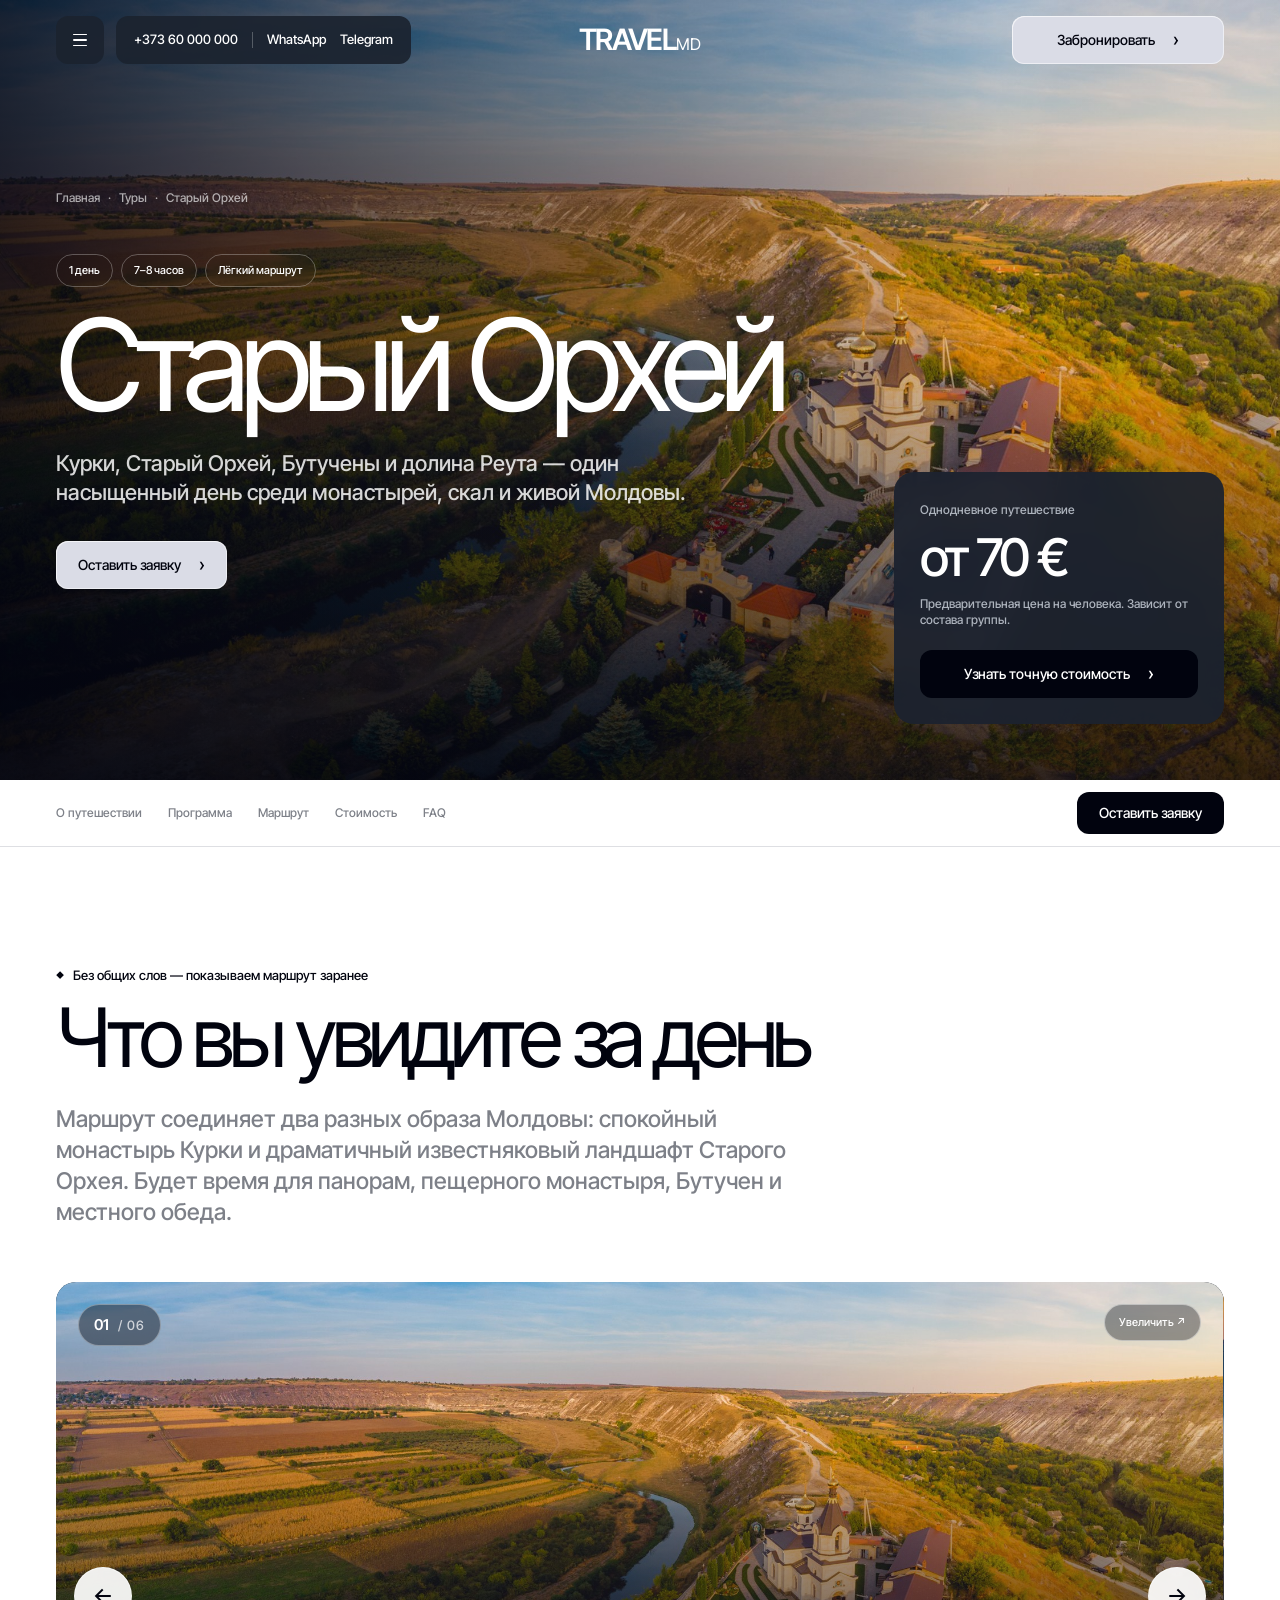
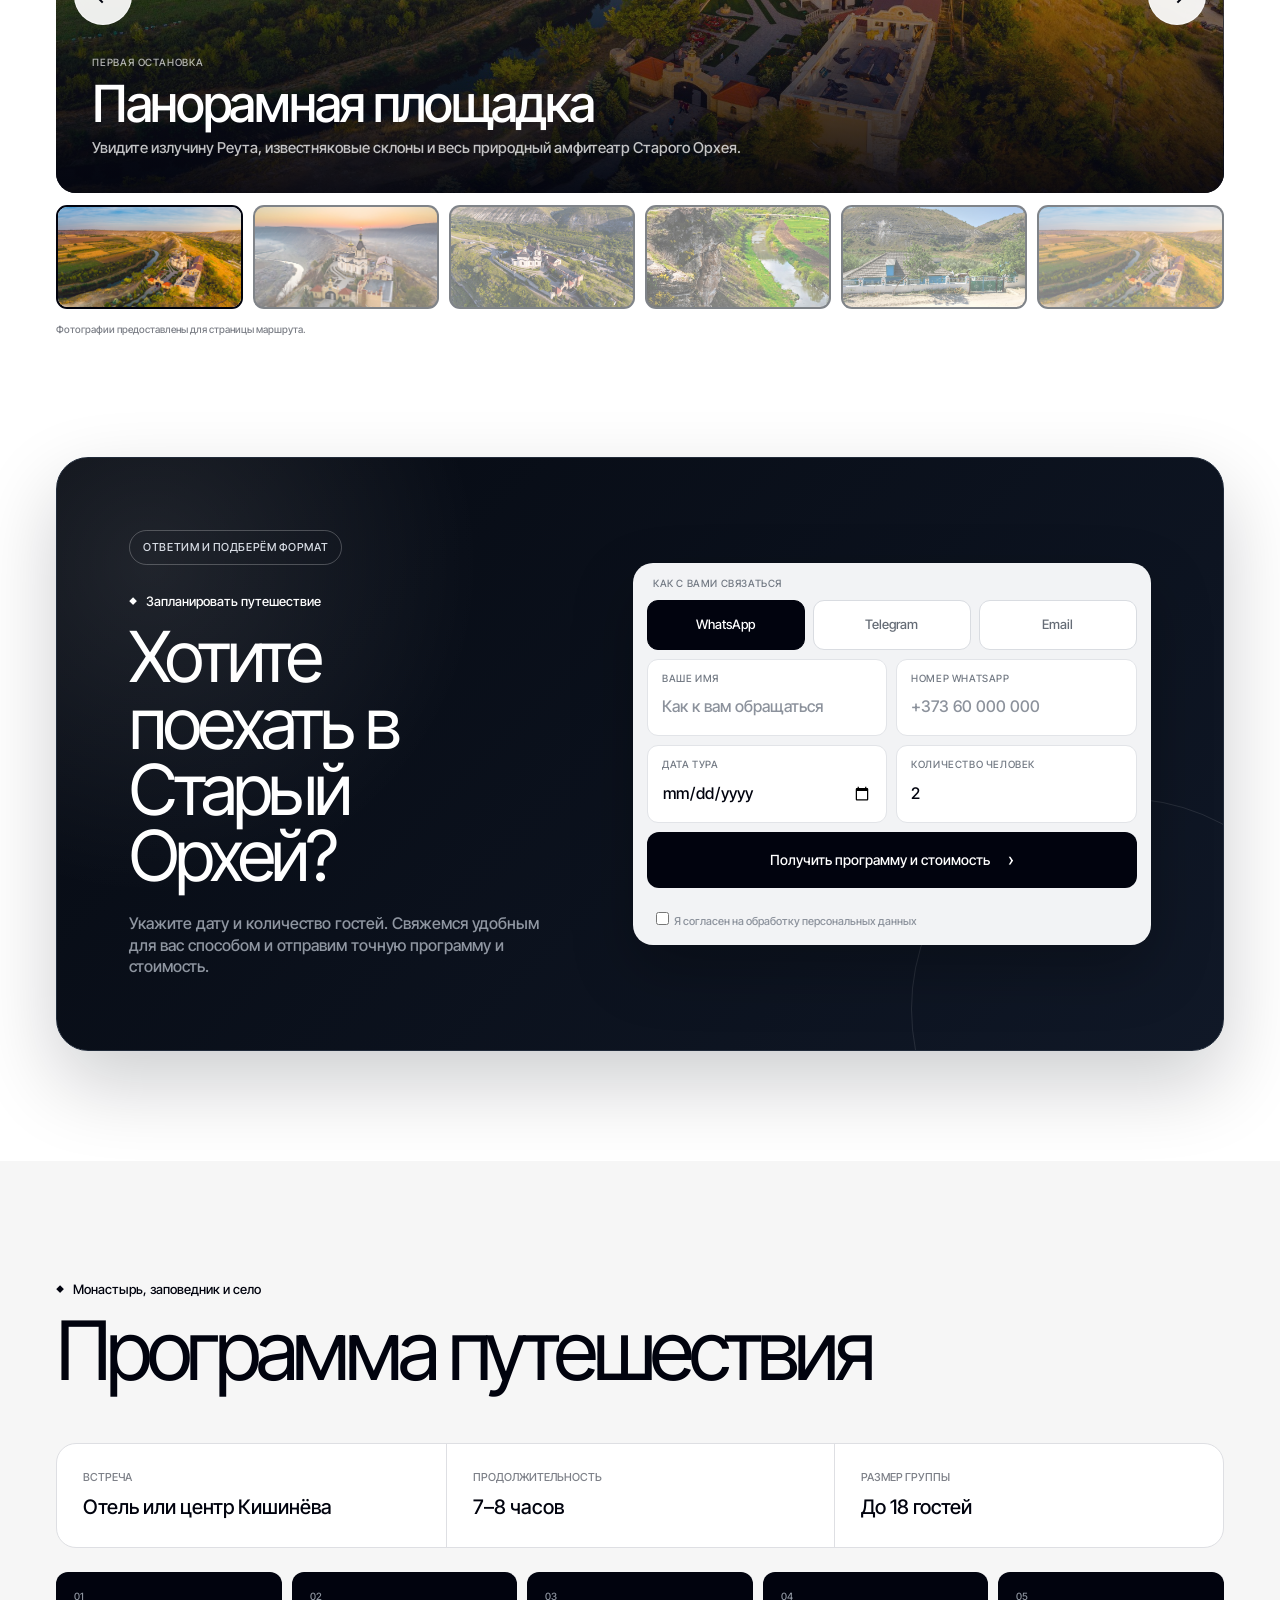
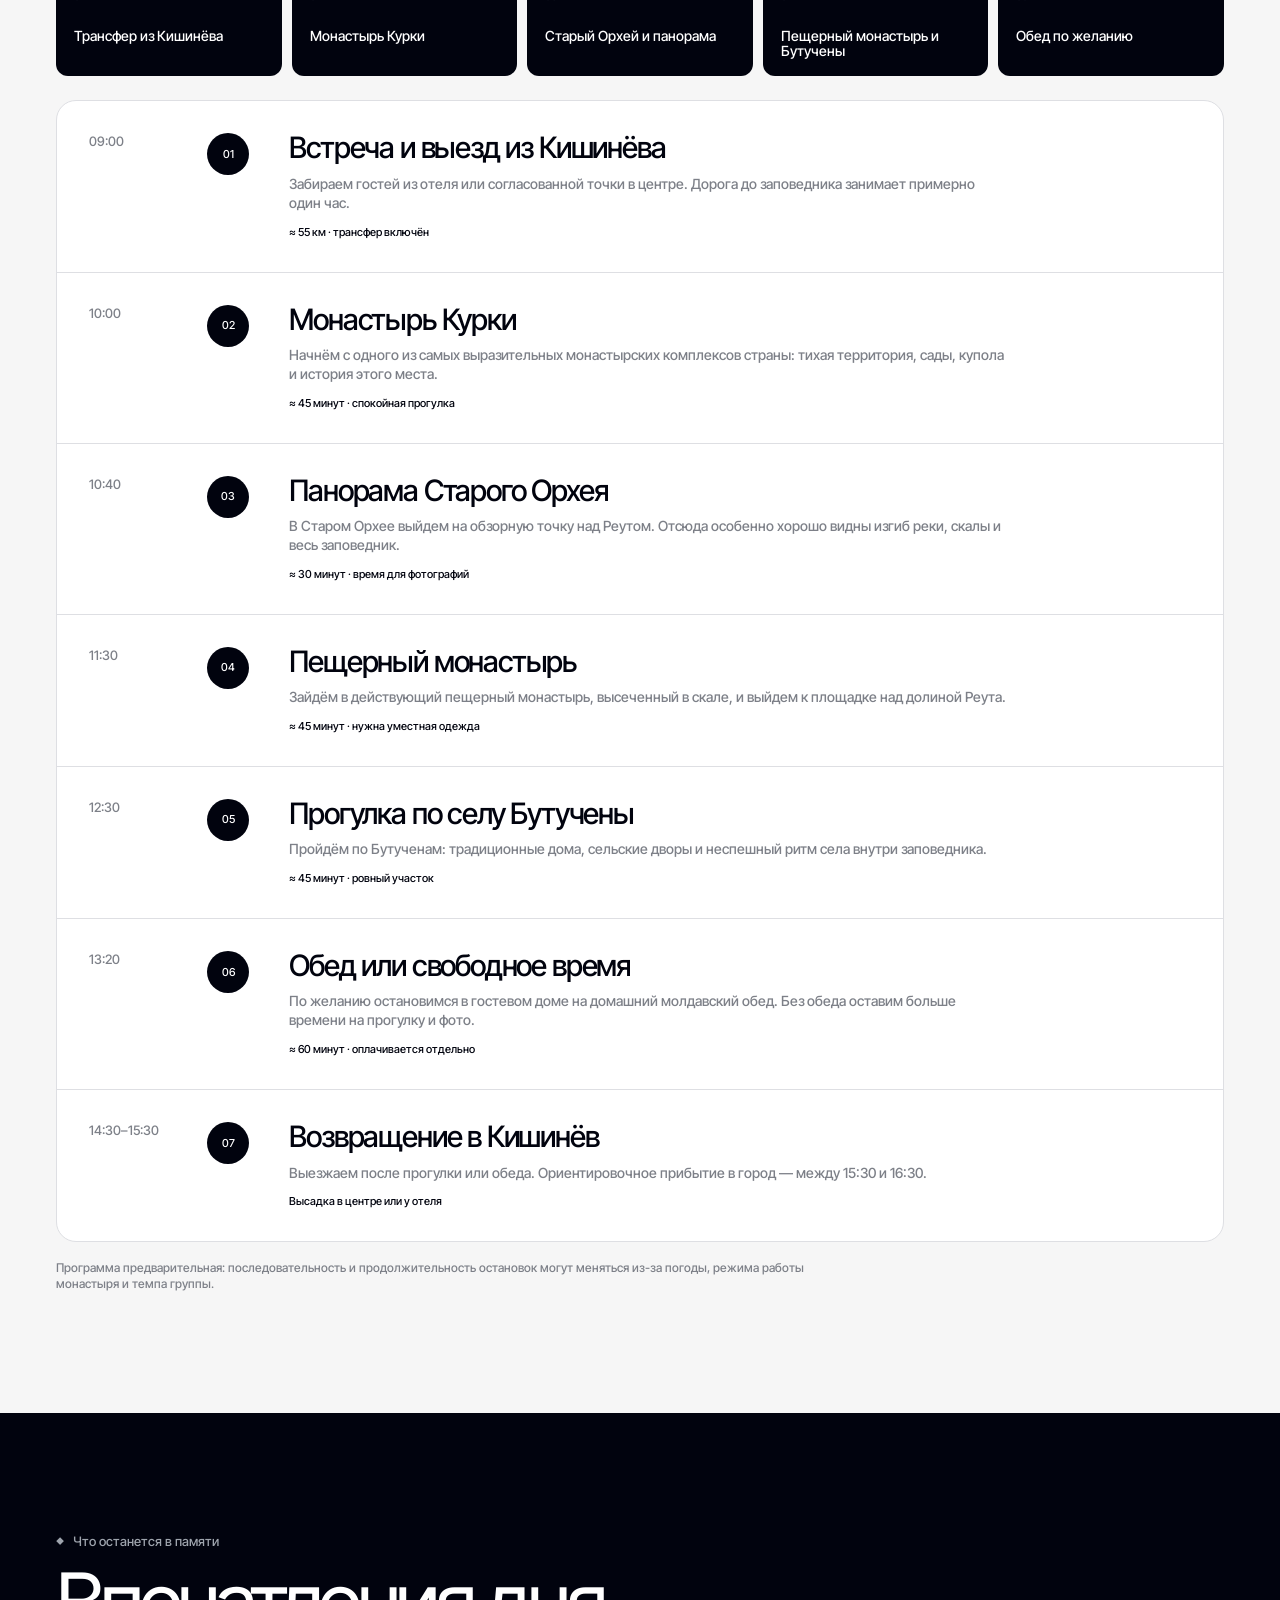
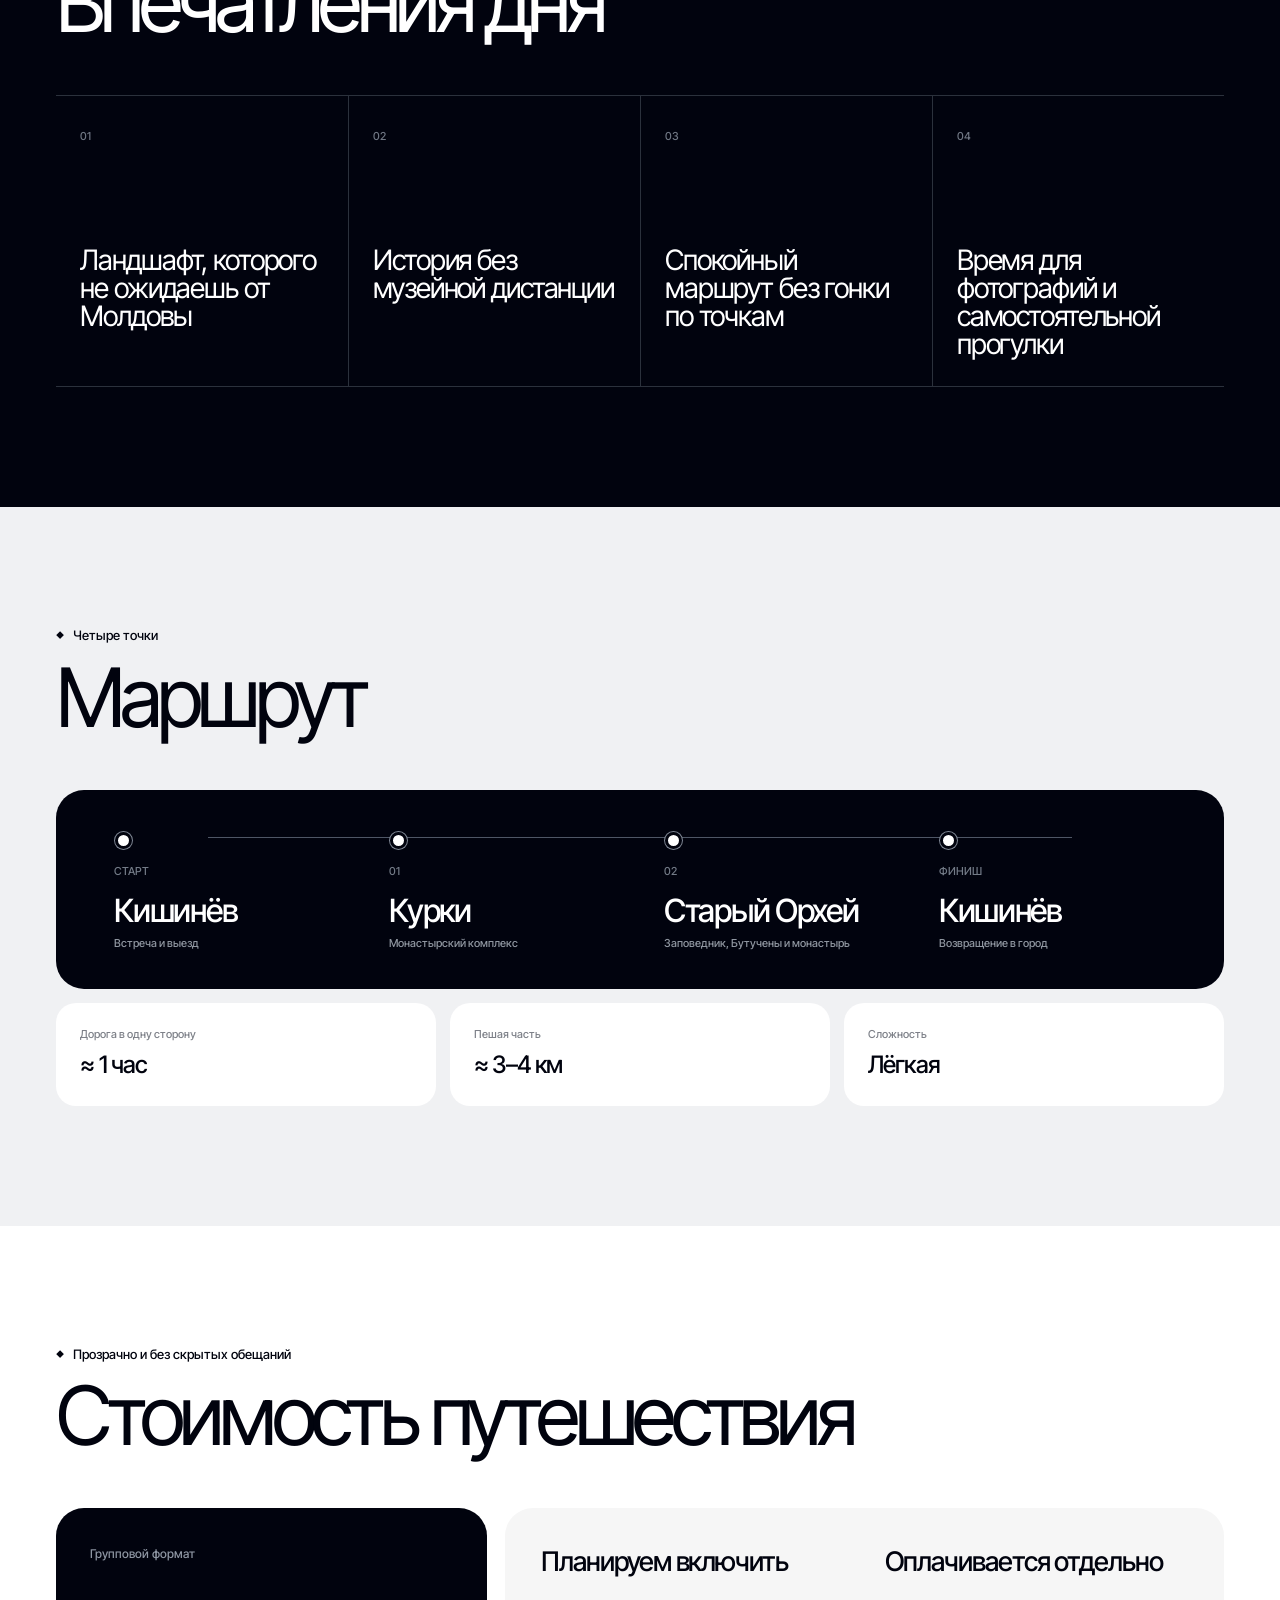
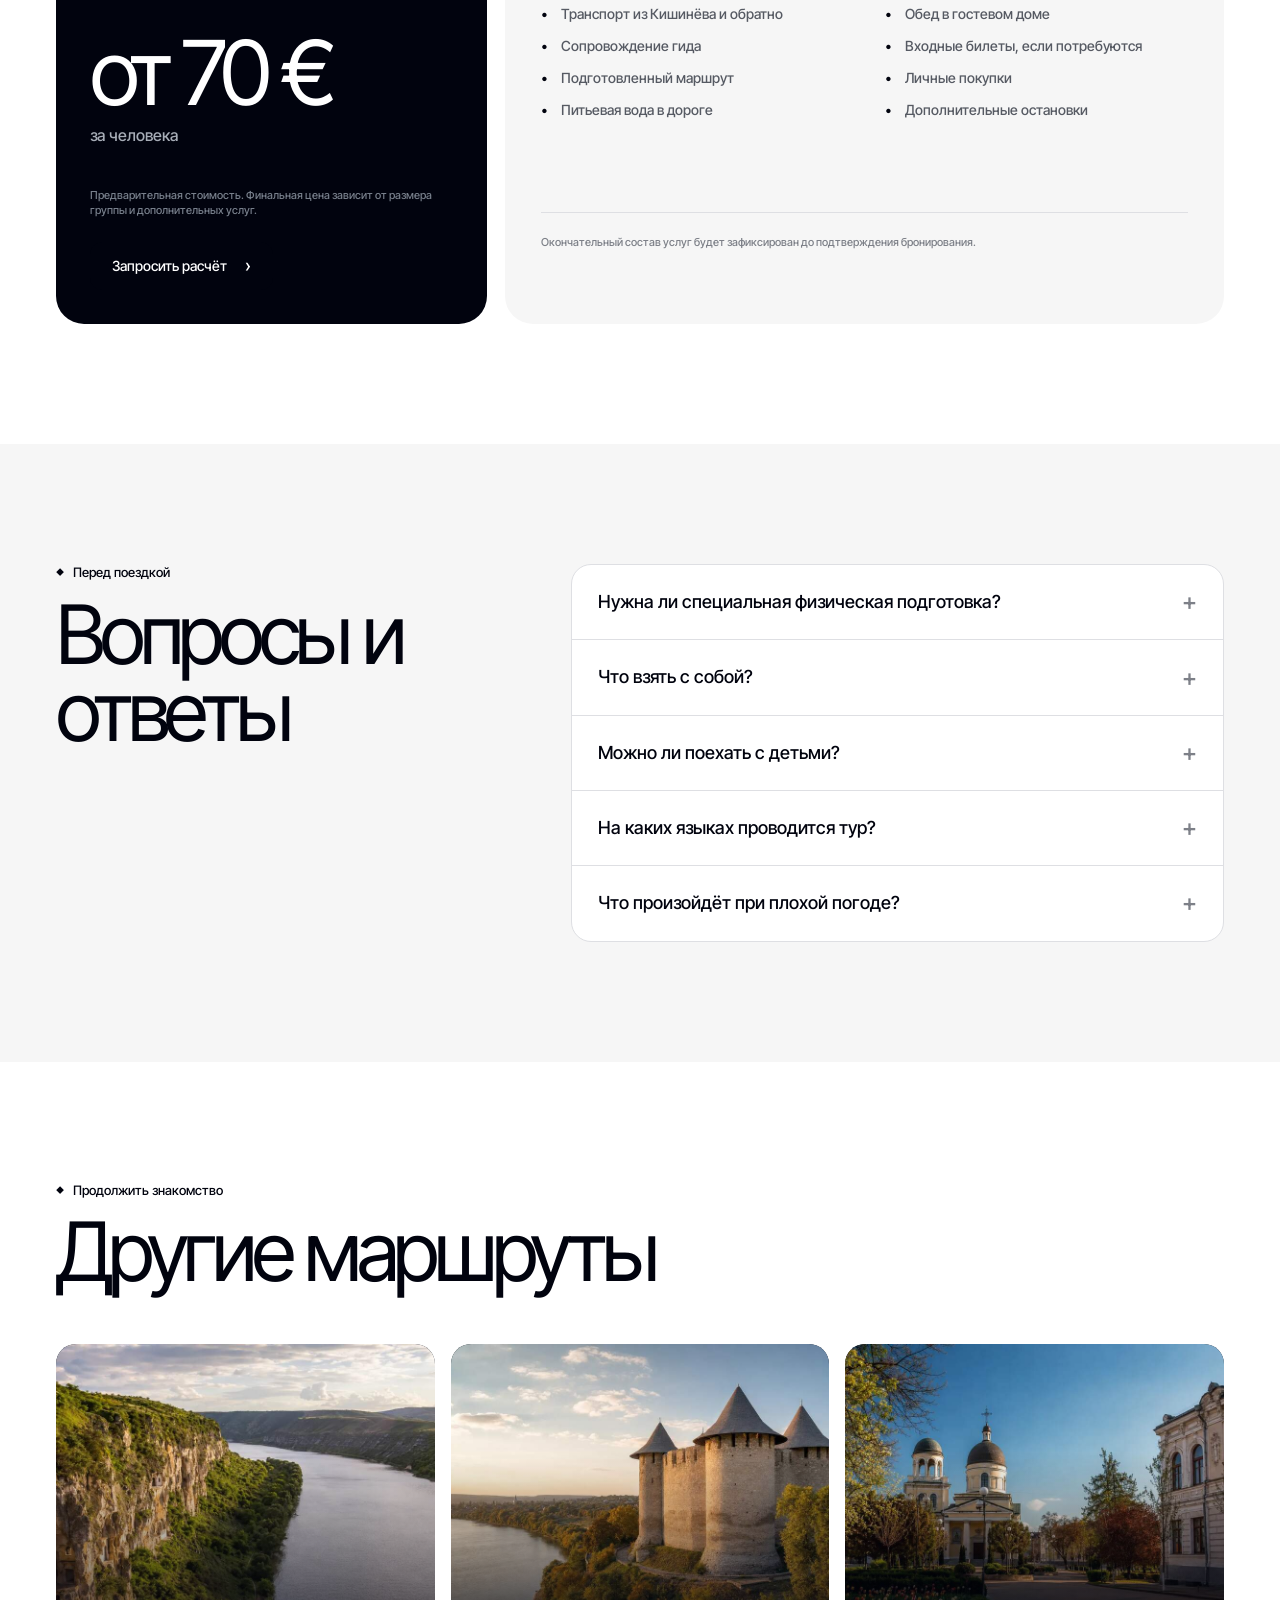
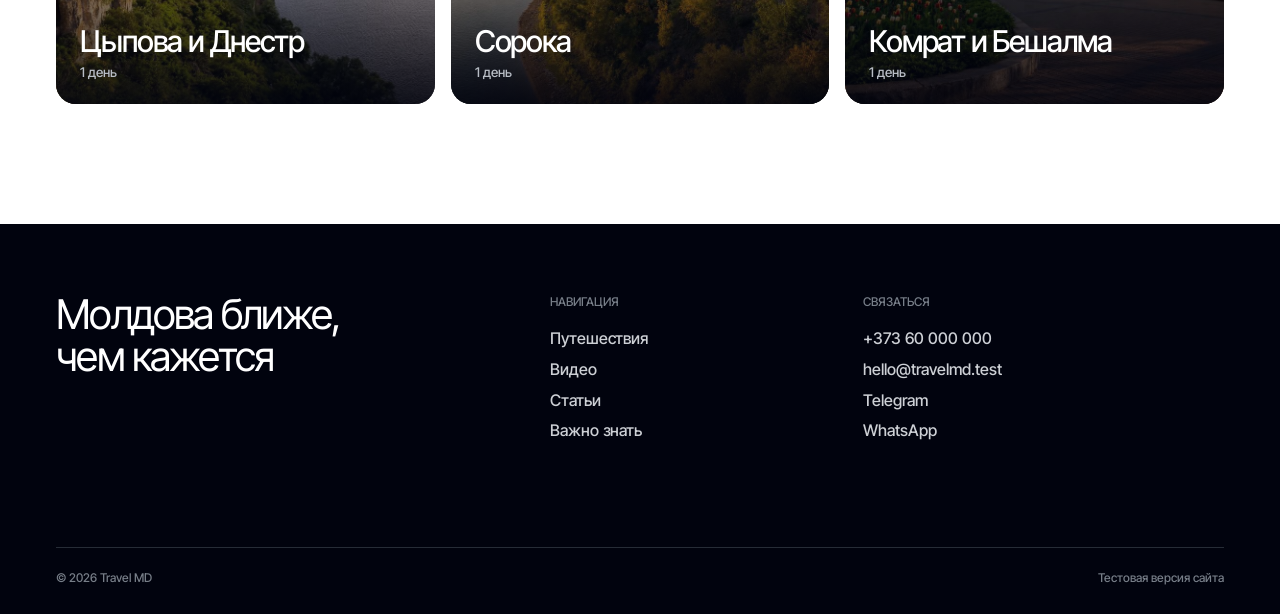
==== commit 385fdf9e: "Refresh Old Orhei tour content and pricing" ====
--- a/old-orhei.html
+++ b/old-orhei.html
@@ -5,15 +5,15 @@
     <meta name="viewport" content="width=device-width, initial-scale=1.0" />
     <meta
       name="description"
-      content="Однодневный тур из Кишинёва в Старый Орхей: скальные панорамы долины Реута, пещерный монастырь, Бутучены и история Молдовы."
+      content="Однодневный тур из Кишинёва в Старый Орхей и монастырь Курки: долина Реута, пещерный монастырь, Бутучены и культурное наследие Молдовы."
     />
     <meta
       property="og:title"
-      content="Старый Орхей — однодневный тур из Кишинёва"
+      content="Старый Орхей и монастырь Курки — тур из Кишинёва"
     />
     <meta
       property="og:description"
-      content="Маршрут по одному из самых выразительных исторических ландшафтов Молдовы."
+      content="Полный день среди скал, монастырей и традиционных сёл Молдовы."
     />
     <meta property="og:image" content="./assets/tours/orhei-valley.jpg" />
     <meta property="og:type" content="website" />
@@ -23,8 +23,8 @@
       {
         "@context": "https://schema.org",
         "@type": "TouristTrip",
-        "name": "Старый Орхей: маршрут сквозь историю Молдовы",
-        "description": "Однодневное путешествие из Кишинёва в культурно-природный заповедник Старый Орхей, с посещением Бутучен, пещерного монастыря и обзорных площадок долины Реута.",
+        "name": "Старый Орхей и монастырь Курки: день в сердце Молдовы",
+        "description": "Однодневный маршрут из Кишинёва к монастырю Курки, в Старый Орхей, Бутучены и долину Реута.",
         "touristType": ["Культурный туризм", "Природный туризм"],
         "itinerary": {
           "@type": "ItemList",
@@ -37,18 +37,18 @@
             {
               "@type": "ListItem",
               "position": 2,
+              "name": "Монастырь Курки"
+            },
+            {
+              "@type": "ListItem",
+              "position": 3,
               "name": "Бутучены"
             },
             {
               "@type": "ListItem",
-              "position": 3,
+              "position": 4,
               "name": "Культурно-природный заповедник Старый Орхей"
             },
-            {
-              "@type": "ListItem",
-              "position": 4,
-              "name": "Требужены"
-            }
           ]
         }
       }
@@ -125,13 +125,13 @@
           </nav>
           <div class="tour-badges">
             <span>1 день</span>
-            <span>6–7 часов</span>
+            <span>7–8 часов</span>
             <span>Лёгкий маршрут</span>
           </div>
           <h1>Старый Орхей</h1>
           <p>
-            Скальные панорамы долины Реута, пещерный монастырь и живая история
-            Молдовы — в одном маршруте из Кишинёва.
+            Курки, Старый Орхей, Бутучены и долина Реута — один насыщенный день
+            среди монастырей, скал и живой Молдовы.
           </p>
           <a class="button" href="#booking"
             >Оставить заявку <span class="button-arrow">›</span></a
@@ -139,7 +139,7 @@
         </div>
         <aside class="tour-quick-card">
           <span>Однодневное путешествие</span>
-          <strong>от 45 €</strong>
+          <strong>от 70 €</strong>
           <p>Предварительная цена на человека. Зависит от состава группы.</p>
           <a class="button button-dark" href="#booking"
             >Узнать точную стоимость <span class="button-arrow">›</span></a
@@ -161,9 +161,9 @@
           <p class="eyebrow">Без общих слов — показываем маршрут заранее</p>
           <h2>Что вы увидите за день</h2>
           <p class="tour-section-intro">
-            Это не обзорная поездка из автобуса. Мы выйдем к главным панорамам,
-            пройдём по исторической тропе, зайдём в скальный монастырь и
-            познакомимся с селом Бутучены.
+            Маршрут соединяет два разных образа Молдовы: спокойный монастырь
+            Курки и драматичный известняковый ландшафт Старого Орхея. Будет
+            время для панорам, пещерного монастыря, Бутучен и местного обеда.
           </p>
         </div>
 
@@ -482,7 +482,7 @@
 
       <section class="tour-detail-section tour-program" id="program">
         <div class="tour-section-heading">
-          <p class="eyebrow">Один день — несколько эпох</p>
+          <p class="eyebrow">Монастырь, заповедник и село</p>
           <h2>Программа путешествия</h2>
         </div>
 
@@ -492,20 +492,20 @@
             <strong>Отель или центр Кишинёва</strong>
           </div>
           <div>
-            <span>Без обеда</span>
-            <strong>Около 6 часов</strong>
+            <span>Продолжительность</span>
+            <strong>7–8 часов</strong>
           </div>
           <div>
-            <span>С местным обедом</span>
-            <strong>Около 7 часов</strong>
+            <span>Размер группы</span>
+            <strong>До 18 гостей</strong>
           </div>
         </div>
 
         <div class="tour-day-facts" aria-label="Что входит в маршрут">
           <div><span>01</span><strong>Трансфер из Кишинёва</strong></div>
-          <div><span>02</span><strong>Панорамная площадка</strong></div>
-          <div><span>03</span><strong>Пещерный монастырь</strong></div>
-          <div><span>04</span><strong>Прогулка по Бутученам</strong></div>
+          <div><span>02</span><strong>Монастырь Курки</strong></div>
+          <div><span>03</span><strong>Старый Орхей и панорама</strong></div>
+          <div><span>04</span><strong>Пещерный монастырь и Бутучены</strong></div>
           <div><span>05</span><strong>Обед по желанию</strong></div>
         </div>
 
@@ -527,12 +527,12 @@
             <div class="program-time">10:00</div>
             <div class="program-number">02</div>
             <div class="program-copy">
-              <h3>Панорама долины Реута</h3>
+              <h3>Монастырь Курки</h3>
               <p>
-                Первая остановка — обзорная площадка. Гид покажет излучину реки,
-                скальные мысы и объяснит план всей пешей части.
+                Начнём с одного из самых выразительных монастырских комплексов
+                страны: тихая территория, сады, купола и история этого места.
               </p>
-              <small>≈ 30 минут · время для фотографий</small>
+              <small>≈ 45 минут · спокойная прогулка</small>
             </div>
           </article>
 
@@ -540,12 +540,12 @@
             <div class="program-time">10:40</div>
             <div class="program-number">03</div>
             <div class="program-copy">
-              <h3>Историческая тропа и колокольня</h3>
+              <h3>Панорама Старого Орхея</h3>
               <p>
-                Идём по мысу Бутучены к колокольне и каменному кресту. По пути
-                говорим о древних поселениях и средневековом городе.
+                В Старом Орхее выйдем на обзорную точку над Реутом. Отсюда
+                особенно хорошо видны изгиб реки, скалы и весь заповедник.
               </p>
-              <small>≈ 1 км пешком · лёгкий подъём</small>
+              <small>≈ 30 минут · время для фотографий</small>
             </div>
           </article>
 
@@ -555,9 +555,8 @@
             <div class="program-copy">
               <h3>Пещерный монастырь</h3>
               <p>
-                Заходим в действующий монастырь внутри скалы и выходим на
-                небольшую площадку над долиной. Посещение зависит от режима
-                работы и богослужений.
+                Зайдём в действующий пещерный монастырь, высеченный в скале,
+                и выйдем к площадке над долиной Реута.
               </p>
               <small>≈ 45 минут · нужна уместная одежда</small>
             </div>
@@ -569,8 +568,8 @@
             <div class="program-copy">
               <h3>Прогулка по селу Бутучены</h3>
               <p>
-                Смотрим традиционные дома, сельские дворы и спокойную жизнь
-                одного из самых известных туристических сёл Молдовы.
+                Пройдём по Бутученам: традиционные дома, сельские дворы и
+                неспешный ритм села внутри заповедника.
               </p>
               <small>≈ 45 минут · ровный участок</small>
             </div>
@@ -582,9 +581,8 @@
             <div class="program-copy">
               <h3>Обед или свободное время</h3>
               <p>
-                По предварительному заказу организуем обед с местными блюдами в
-                гостевом доме. Без обеда оставляем время на самостоятельную
-                прогулку и отдых.
+                По желанию остановимся в гостевом доме на домашний молдавский
+                обед. Без обеда оставим больше времени на прогулку и фото.
               </p>
               <small>≈ 60 минут · оплачивается отдельно</small>
             </div>
@@ -650,13 +648,13 @@
           </article>
           <article>
             <span>01</span>
-            <strong>Бутучены</strong>
-            <small>Село и обзорная точка</small>
+            <strong>Курки</strong>
+            <small>Монастырский комплекс</small>
           </article>
           <article>
             <span>02</span>
             <strong>Старый Орхей</strong>
-            <small>Заповедник и монастырь</small>
+            <small>Заповедник, Бутучены и монастырь</small>
           </article>
           <article>
             <span>Финиш</span>
@@ -679,7 +677,7 @@
         <div class="price-layout">
           <article class="price-card">
             <span>Групповой формат</span>
-            <strong>от 45 €</strong>
+            <strong>от 70 €</strong>
             <p>за человека</p>
             <small>
               Предварительная стоимость. Финальная цена зависит от размера
